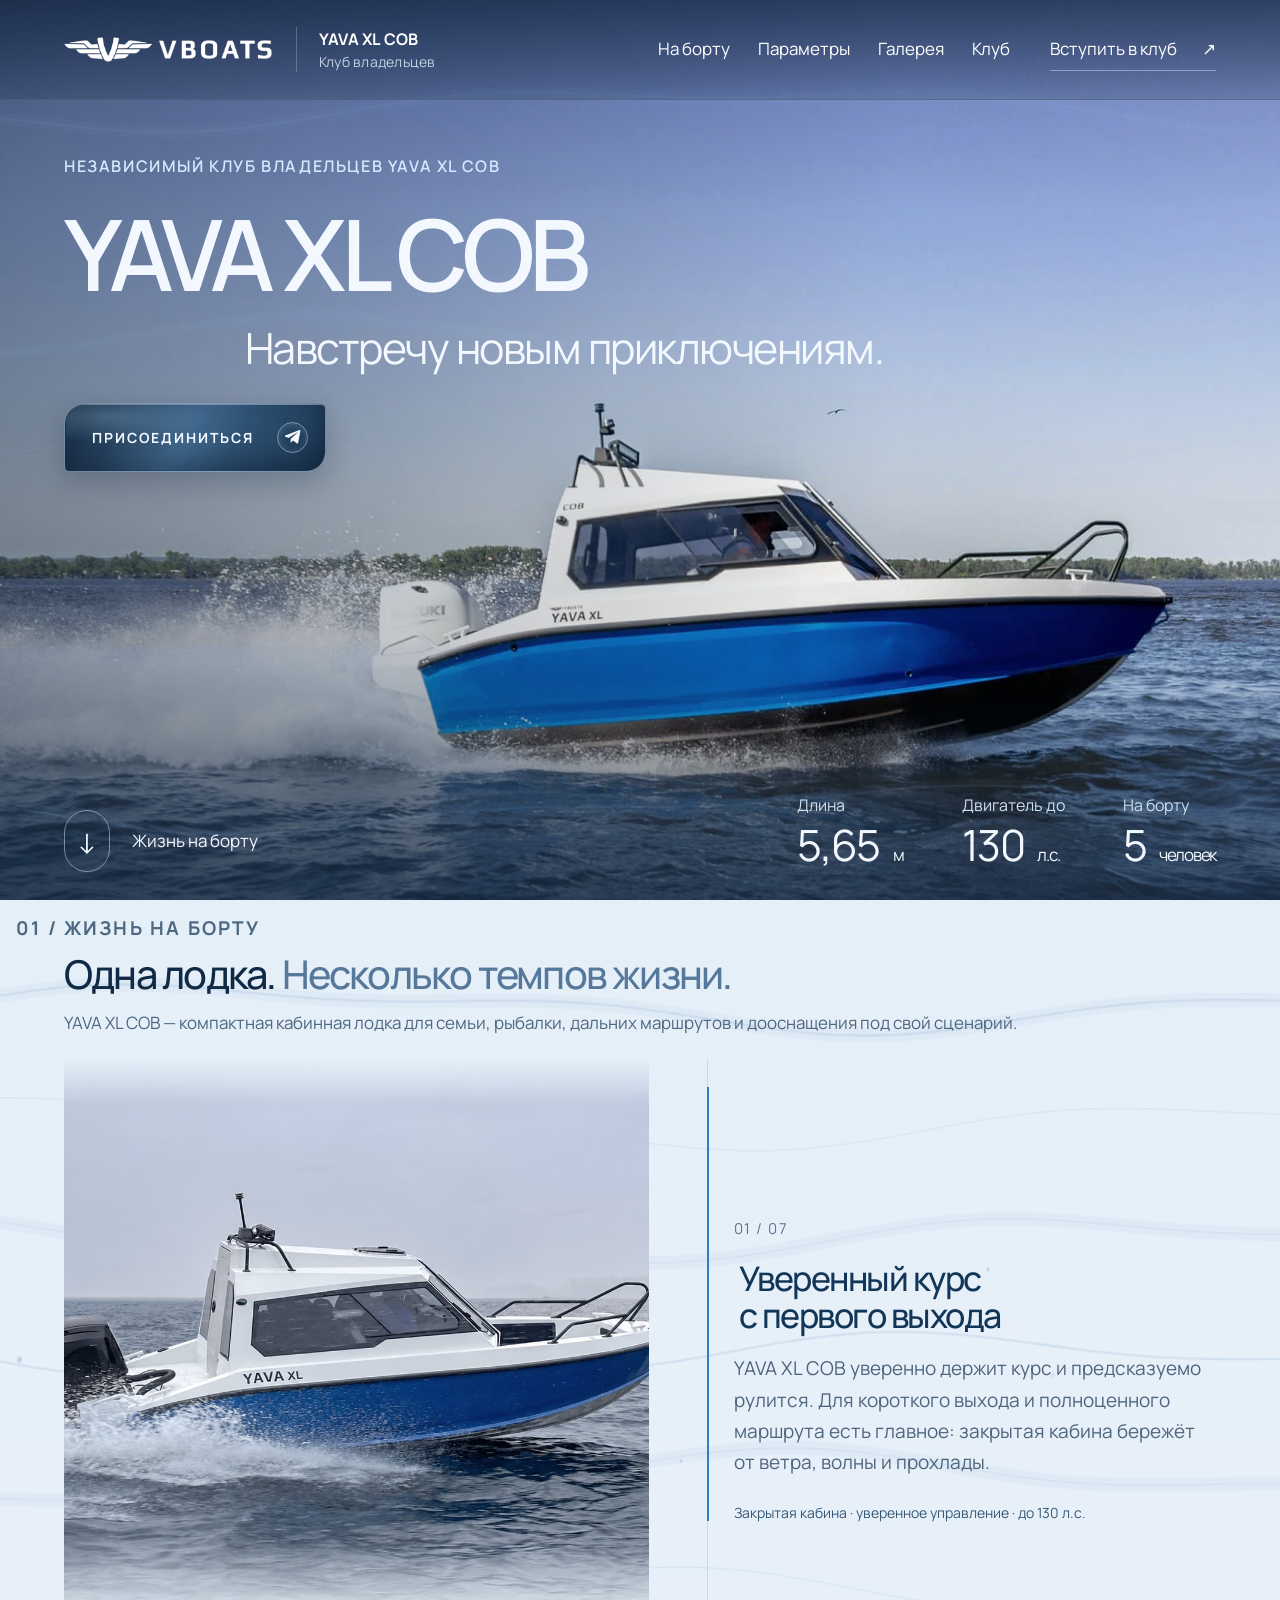
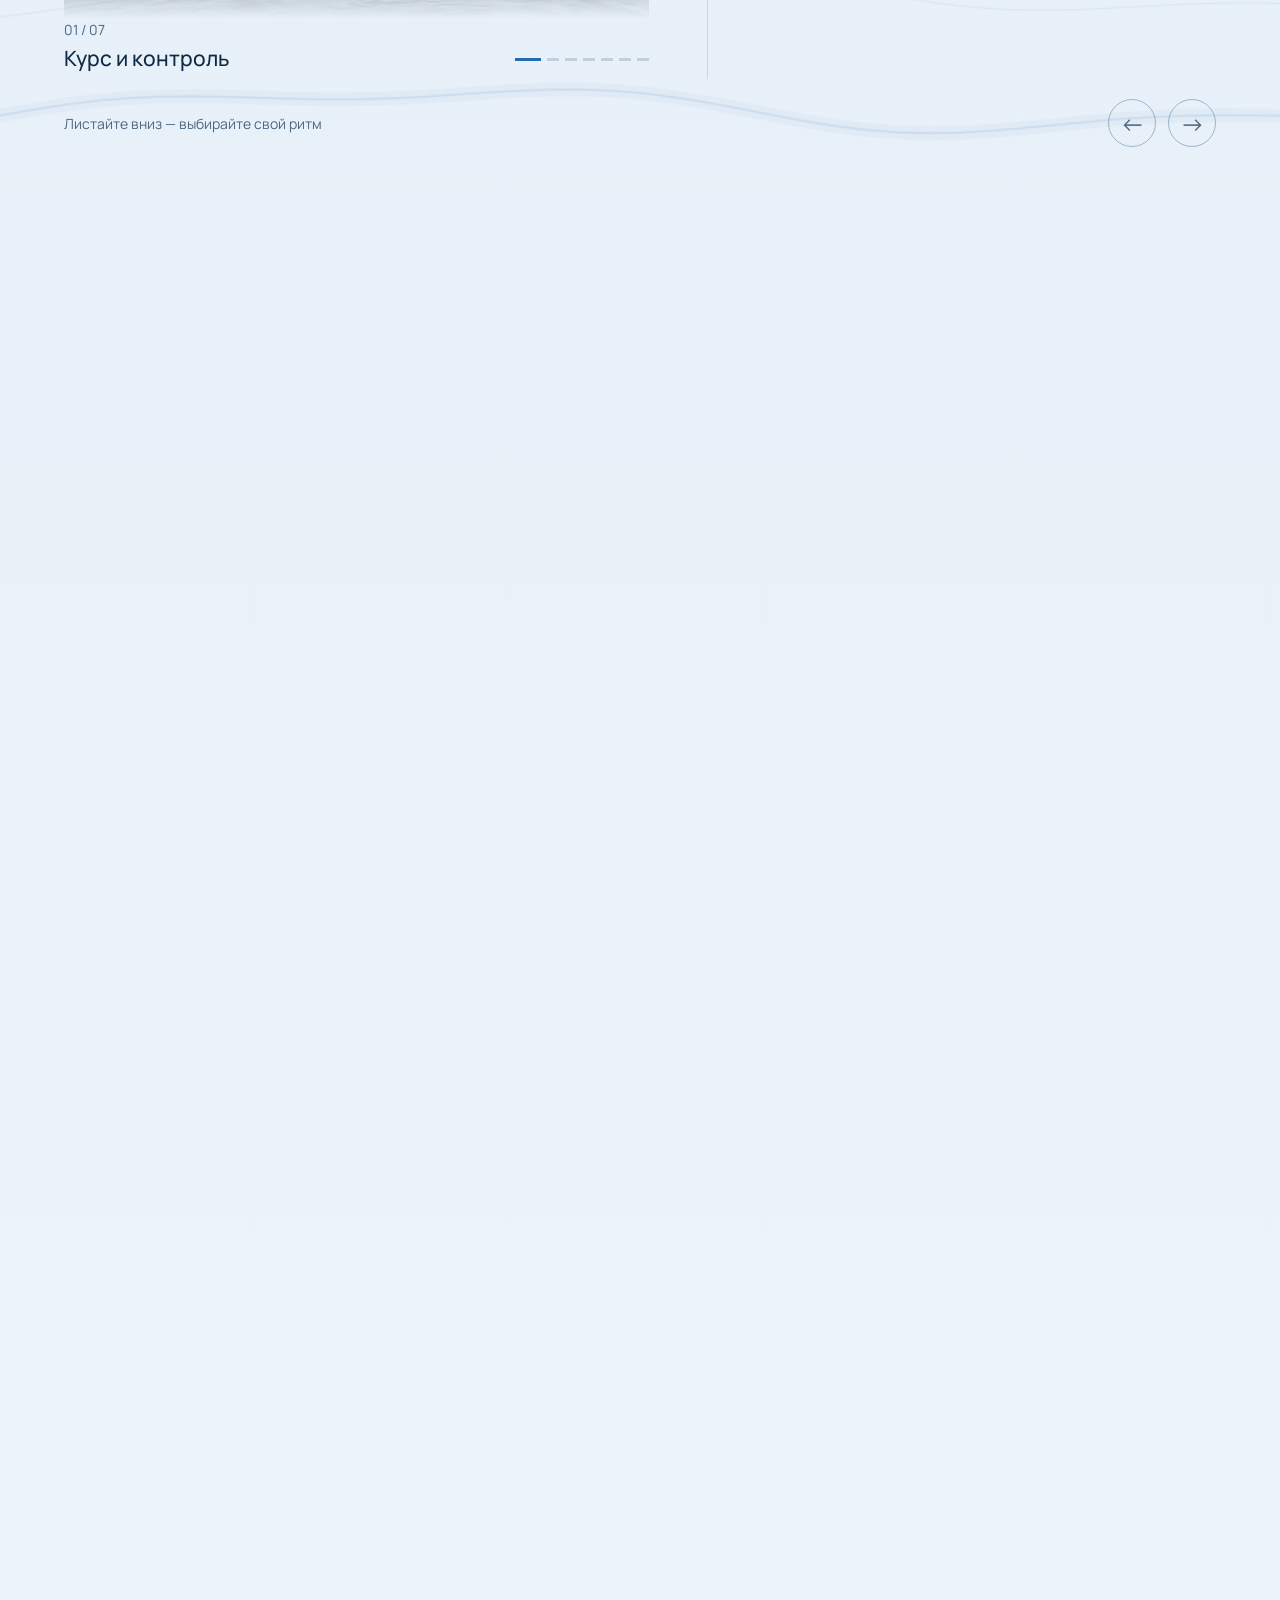
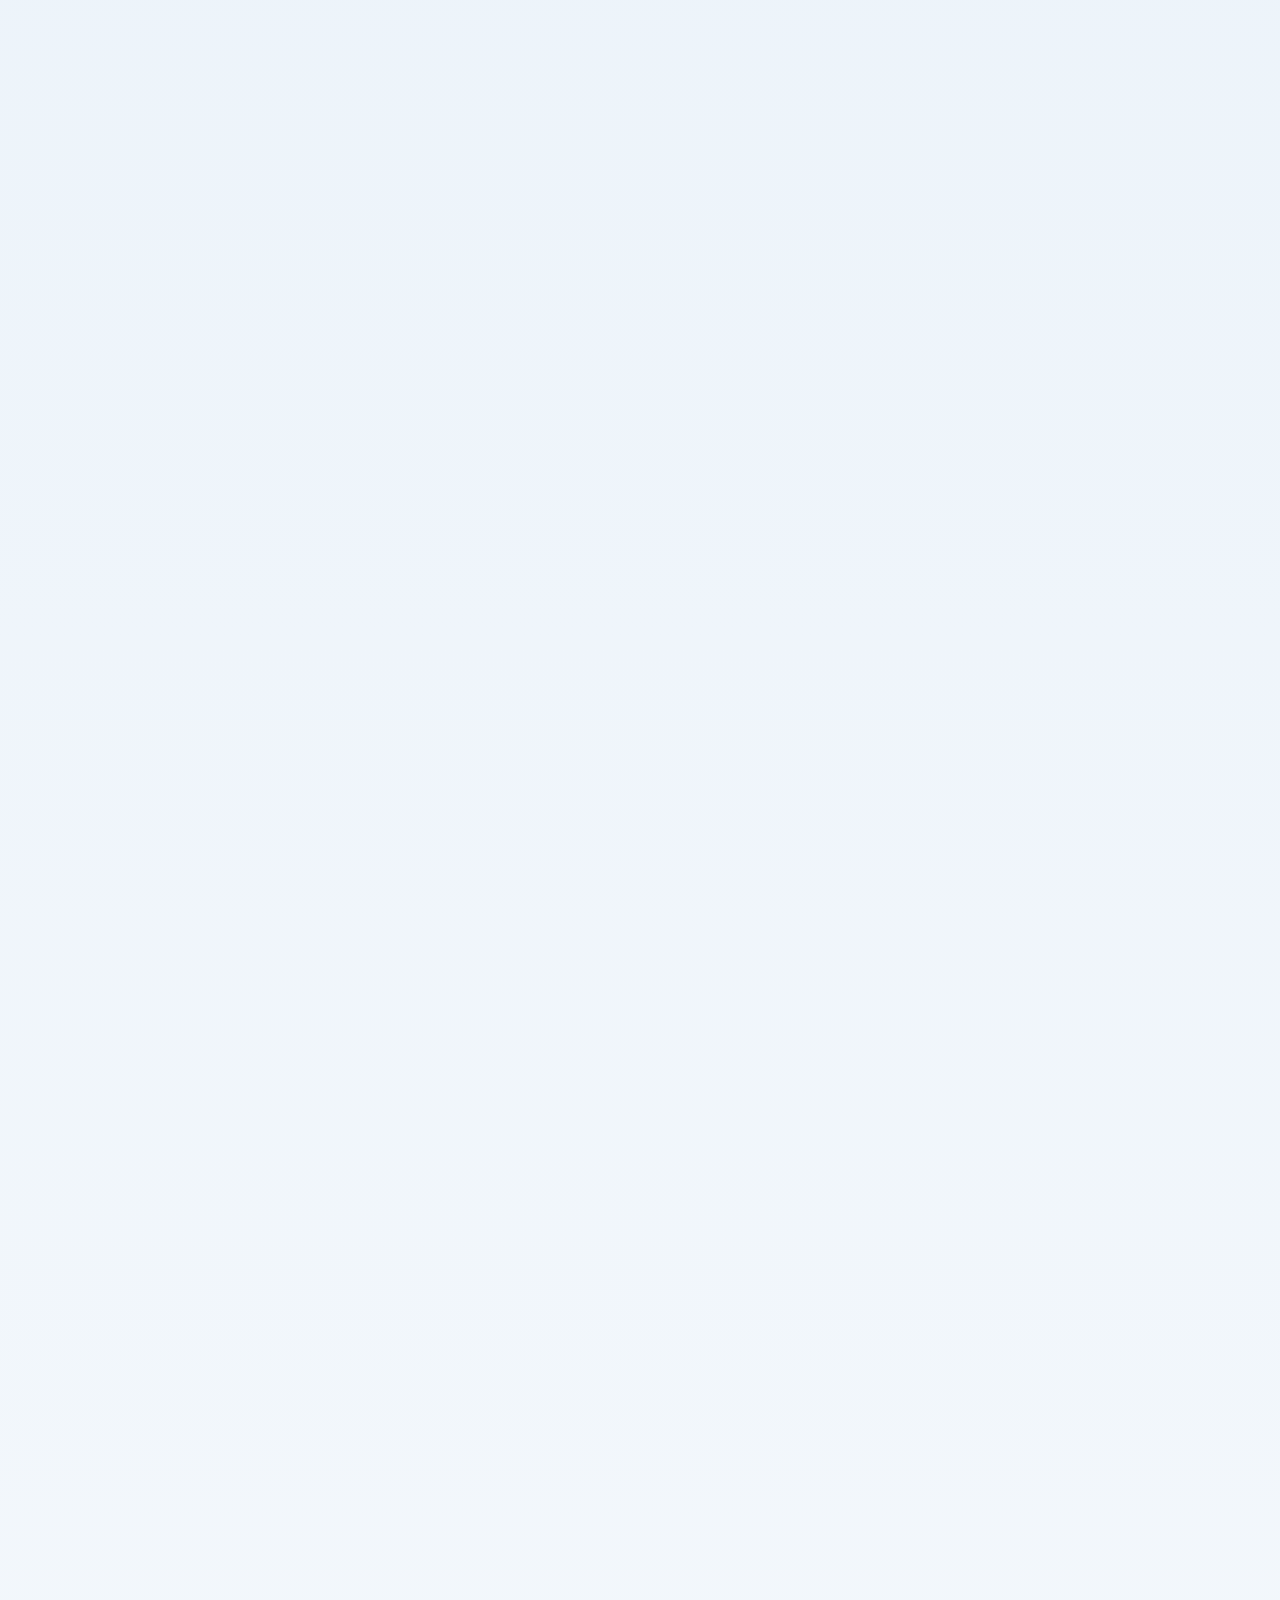
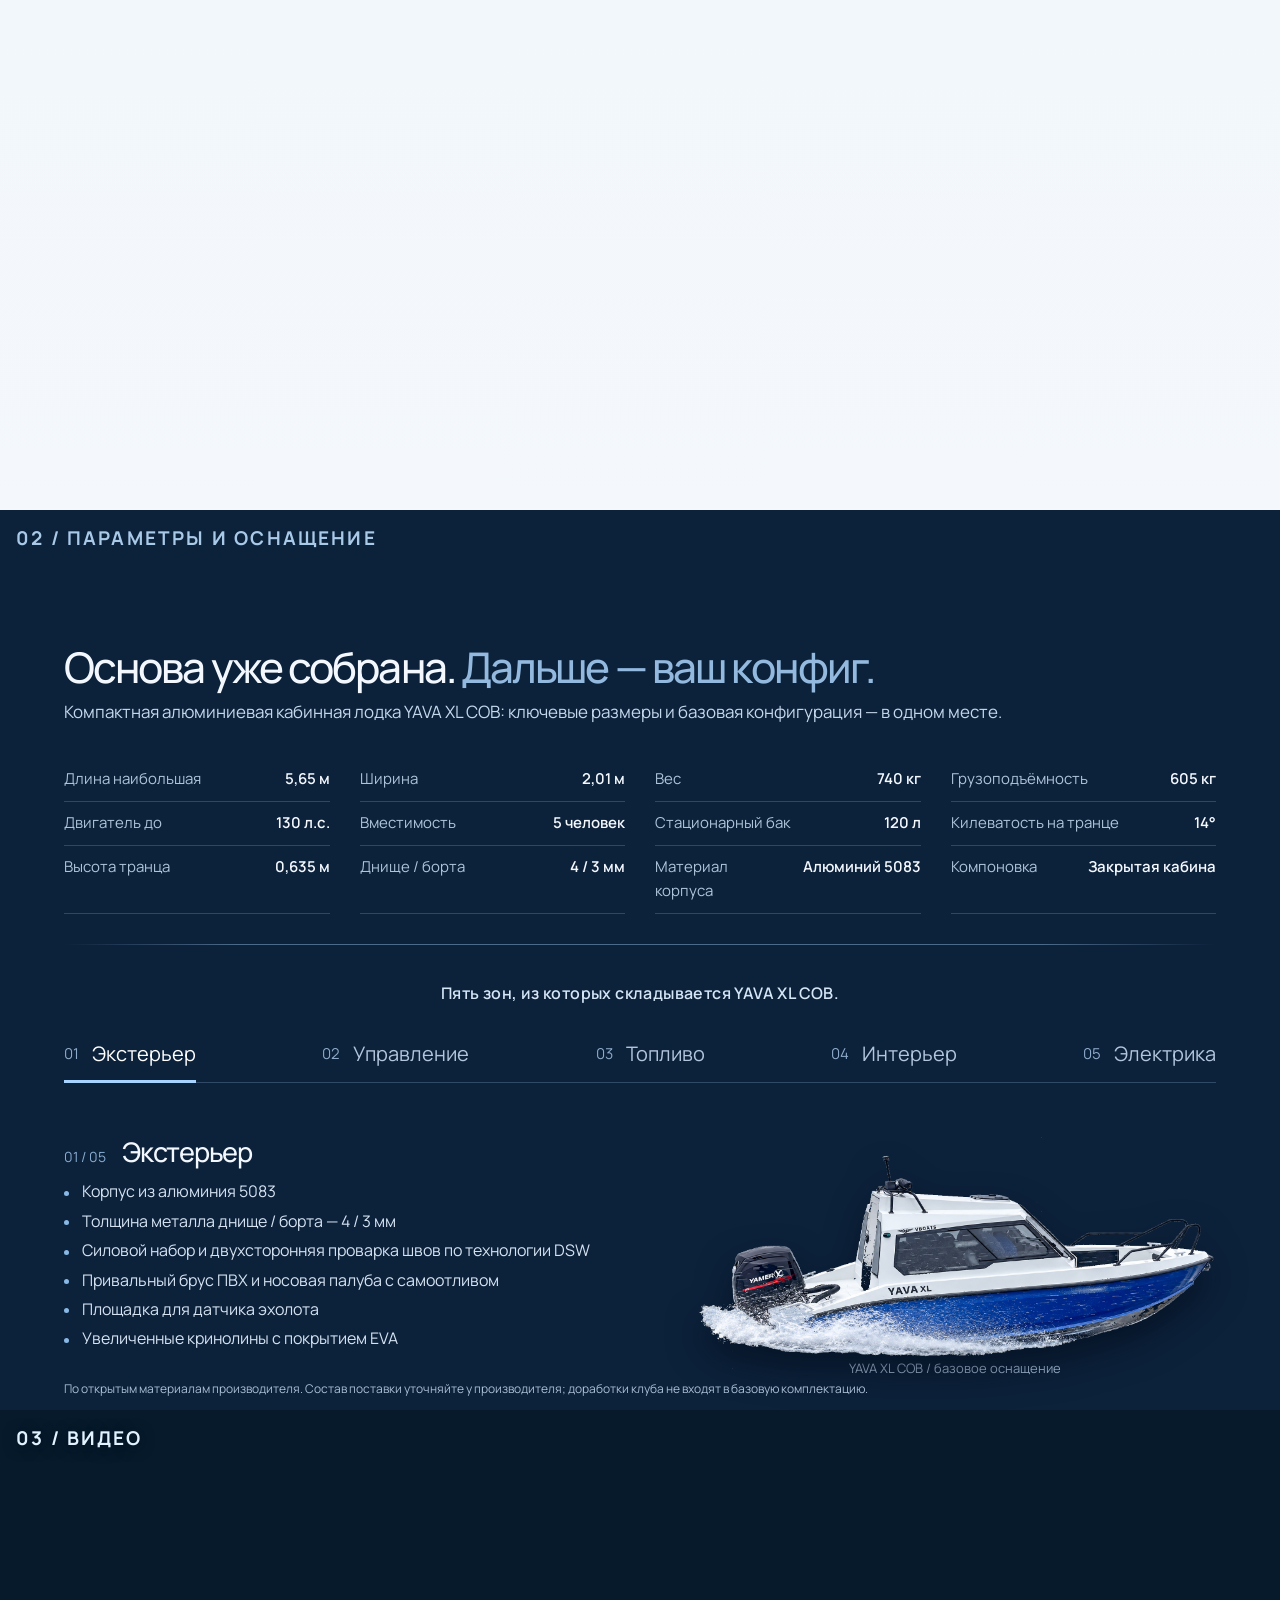
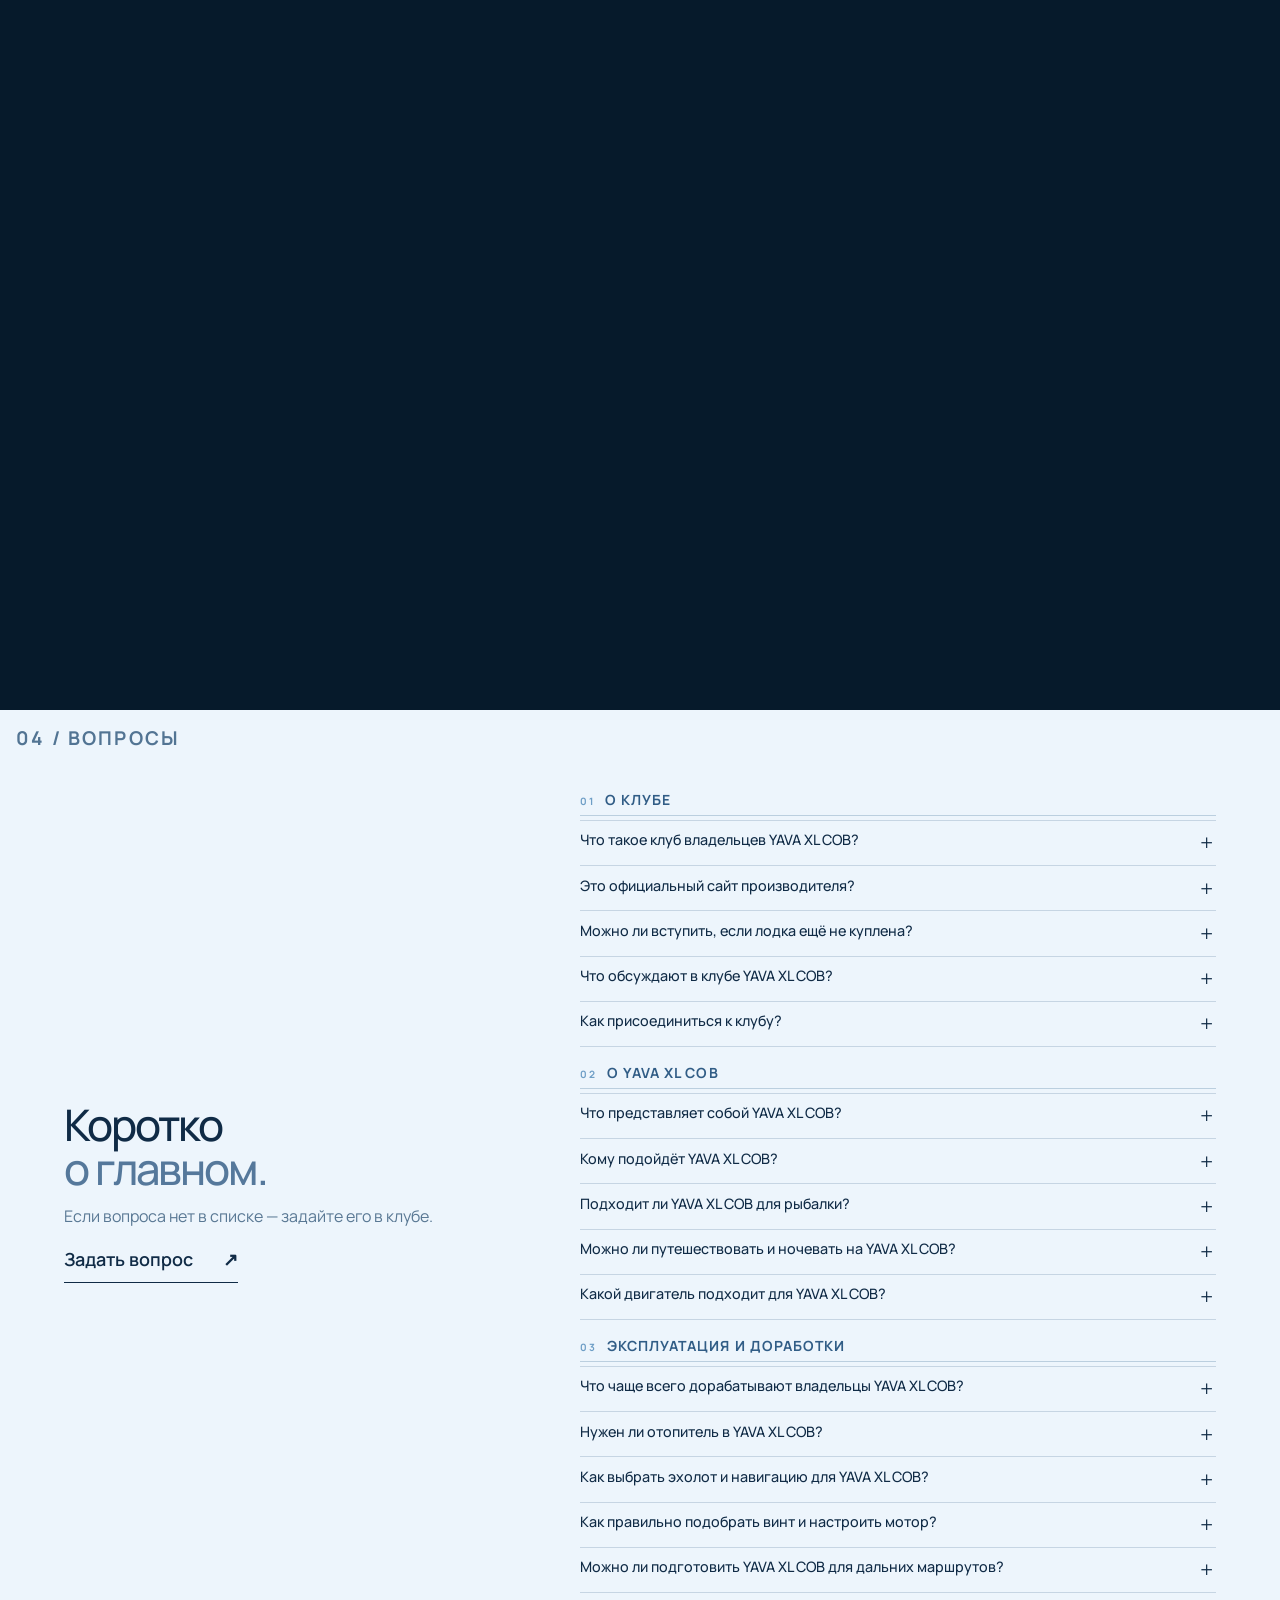
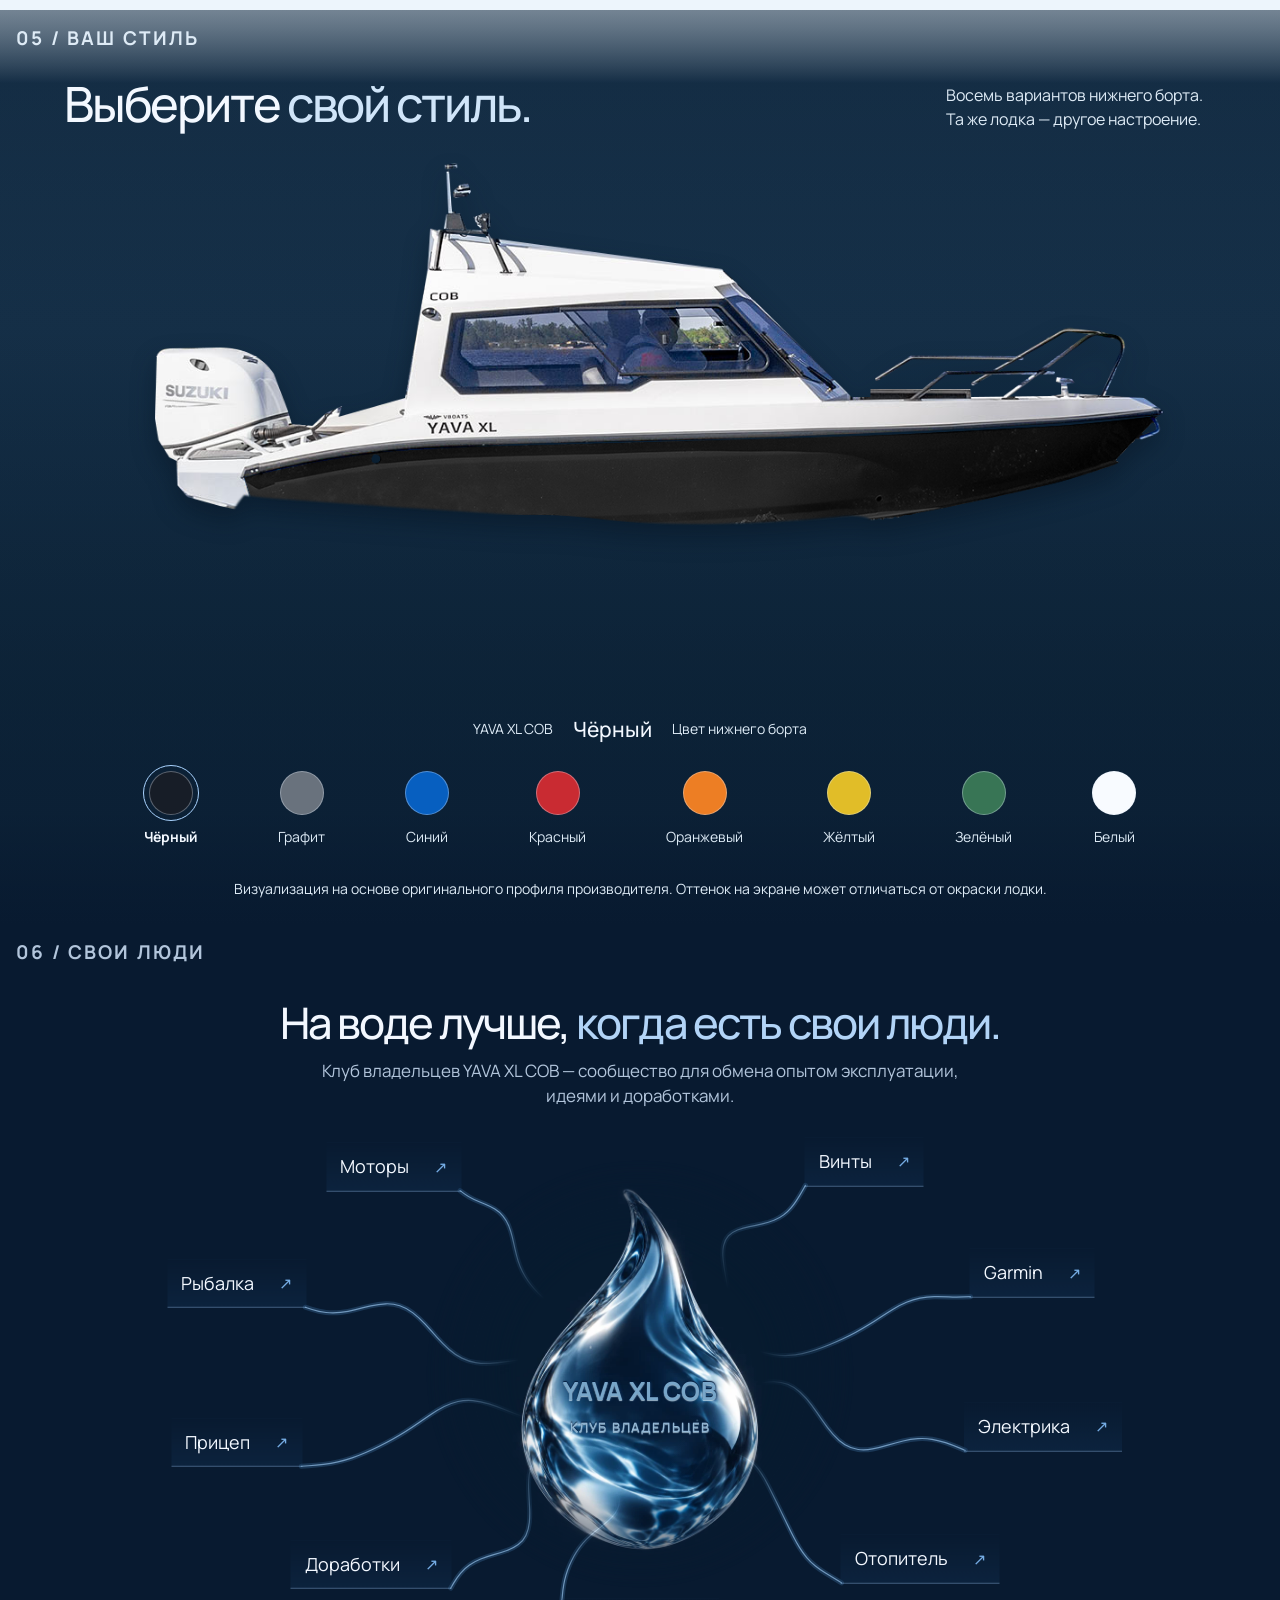
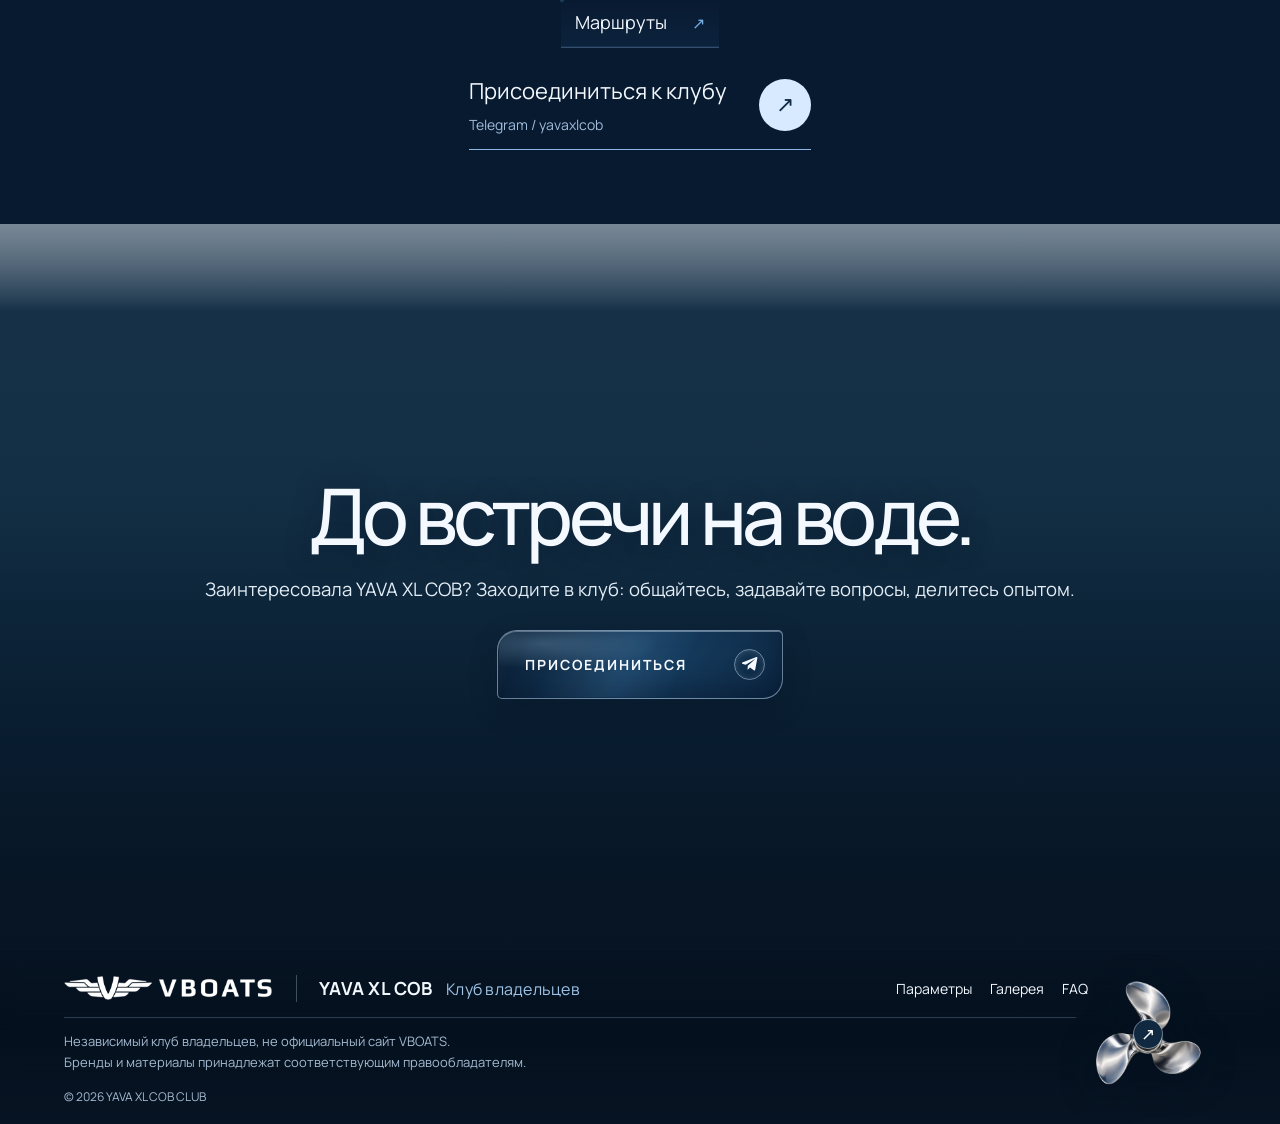
==== index.html @ db9b3891 "Finalize YAVA XL COB landing page" ====
<!doctype html>
<html lang="ru">
  <head>
    <meta charset="utf-8" />
    <meta name="viewport" content="width=device-width, initial-scale=1" />
    <meta name="theme-color" content="#081a30" />
    <meta name="description" content="YAVA XL COB (Волжанка / VBOATS): клуб владельцев, отзывы, характеристики, комплектация и доработки кабинной лодки. Опыт эксплуатации и Telegram-сообщество." />
    <meta name="keywords" content="YAVA XL COB, Ява XL COB, VBOATS YAVA XL COB, Волжанка YAVA XL COB, лодка YAVA XL COB, кабинная лодка, алюминиевая кабинная лодка, YAVA XL COB отзывы, YAVA XL COB характеристики, YAVA XL COB комплектация, YAVA XL COB доработки, клуб владельцев YAVA XL COB" />
    <link rel="canonical" href="https://yavaxlcob.github.io/" />
    <meta property="og:type" content="website" />
    <meta property="og:locale" content="ru_RU" />
    <meta property="og:title" content="YAVA XL COB — клуб владельцев, отзывы и доработки | VBOATS" />
    <meta property="og:description" content="YAVA XL COB (Волжанка / VBOATS): клуб владельцев, характеристики, комплектация, опыт эксплуатации, доработки и Telegram-сообщество." />
    <meta property="og:url" content="https://yavaxlcob.github.io/" />
    <meta property="og:image" content="https://yavaxlcob.github.io/assets/yava-main.jpg" />
    <meta property="og:image:alt" content="YAVA XL COB на открытой воде" />
    <meta name="twitter:card" content="summary_large_image" />
    <meta name="twitter:title" content="YAVA XL COB — клуб владельцев, отзывы и доработки | VBOATS" />
    <meta name="twitter:description" content="Характеристики, комплектация, опыт эксплуатации и доработки YAVA XL COB — в сообществе владельцев." />
    <meta name="twitter:image" content="https://yavaxlcob.github.io/assets/yava-main.jpg" />
    <link rel="icon" href="favicon.svg" type="image/svg+xml" />
    <link rel="icon" href="favicon.ico" sizes="any" />
    <link rel="icon" href="assets/favicon-32.png" sizes="32x32" type="image/png" />
    <link rel="icon" href="assets/favicon-16.png" sizes="16x16" type="image/png" />
    <link rel="apple-touch-icon" href="assets/favicon-180.png" sizes="180x180" />
    <link rel="manifest" href="site.webmanifest" />
    <link rel="preconnect" href="https://fonts.googleapis.com" />
    <link rel="preconnect" href="https://fonts.gstatic.com" crossorigin />
    <link rel="preconnect" href="https://fonts.googleapis.com" />
    <link rel="preconnect" href="https://fonts.gstatic.com" crossorigin />
    <link href="https://fonts.googleapis.com/css2?family=Manrope:wght@400;500;600;700;800&display=swap" rel="stylesheet" />
    <link rel="stylesheet" href="styles.css" />
    <title>YAVA XL COB — клуб владельцев, отзывы и доработки | VBOATS</title>
    <script type="application/ld+json">
      {
        "@context": "https://schema.org",
        "@graph": [
          {"@type":"WebSite","name":"YAVA XL COB — клуб владельцев","url":"https://yavaxlcob.github.io/","description":"Неофициальный клуб владельцев и поклонников лодки YAVA XL COB.","inLanguage":"ru-RU"},
          {"@type":"WebPage","name":"YAVA XL COB — клуб владельцев, отзывы и доработки","url":"https://yavaxlcob.github.io/","description":"Характеристики, комплектация, опыт эксплуатации и доработки YAVA XL COB.","inLanguage":"ru-RU","isPartOf":{"@type":"WebSite","url":"https://yavaxlcob.github.io/"}},
          {"@type":"FAQPage","mainEntity":[
            {"@type":"Question","name":"Что такое клуб владельцев YAVA XL COB?","acceptedAnswer":{"@type":"Answer","text":"Это независимое сообщество владельцев и тех, кто интересуется YAVA XL COB. Здесь обсуждают реальный опыт эксплуатации, оборудование, доработки, моторы, винты, электронику, рыбалку и маршруты. Главная ценность клуба — практический опыт людей, которые действительно пользуются этой лодкой."}},
            {"@type":"Question","name":"Это официальный сайт производителя?","acceptedAnswer":{"@type":"Answer","text":"Нет. Это неофициальный клуб владельцев YAVA XL COB и независимый информационный проект. Сайт не является официальным ресурсом производителя VBOATS. Мы собираем опыт владельцев, полезные решения и информацию о модели в одном месте."}},
            {"@type":"Question","name":"Можно ли вступить, если лодка ещё не куплена?","acceptedAnswer":{"@type":"Answer","text":"Конечно. В клуб приходят не только владельцы, но и те, кто присматривается к YAVA XL COB и хочет разобраться в модели до покупки. Можно посмотреть реальные доработки, узнать мнение владельцев и задать вопросы тем, кто уже эксплуатирует лодку."}},
            {"@type":"Question","name":"Что обсуждают в клубе YAVA XL COB?","acceptedAnswer":{"@type":"Answer","text":"Практически всё, что связано с лодкой: эксплуатацию, моторы и винты, эхолоты и навигацию, отопители, электрику, прицепы, рыбалку, дальние маршруты и собственные доработки. Можно показать своё решение или узнать, как ту же задачу уже решили другие владельцы."}},
            {"@type":"Question","name":"Как присоединиться к клубу?","acceptedAnswer":{"@type":"Answer","text":"Нажмите «Присоединиться» или «Задать вопрос» на сайте — ссылка откроет Telegram-сообщество YAVA XL COB. Вступление свободное: можно читать обсуждения, задавать вопросы и делиться собственным опытом."}},
            {"@type":"Question","name":"Что представляет собой YAVA XL COB?","acceptedAnswer":{"@type":"Answer","text":"YAVA XL COB — компактная алюминиевая кабинная лодка VBOATS, рассчитанная на разные сценарии использования: прогулки, рыбалку, семейные выходы и путешествия. Закрытая кабина делает её особенно интересной для тех, кто не хочет ограничиваться только тёплой и тихой погодой."}},
            {"@type":"Question","name":"Кому подойдёт YAVA XL COB?","acceptedAnswer":{"@type":"Answer","text":"Тем, кому нужна универсальная лодка: выйти на несколько часов, провести день с семьёй, отправиться на рыбалку или построить более длинный маршрут. Компактные размеры сочетаются с закрытой кабиной и возможностью дооснастить лодку под собственные задачи."}},
            {"@type":"Question","name":"Подходит ли YAVA XL COB для рыбалки?","acceptedAnswer":{"@type":"Answer","text":"Да. YAVA XL COB хорошо подходит для рыбалки, особенно когда важна защита от ветра, дождя и холодной погоды. В кабине можно согреться и отдохнуть, а затем продолжить ловлю. Это позволяет заметно продлить сезон использования лодки."}},
            {"@type":"Question","name":"Можно ли путешествовать и ночевать на YAVA XL COB?","acceptedAnswer":{"@type":"Answer","text":"Модель подходит не только для коротких выходов. При грамотной организации пространства и оснащения на лодке можно строить маршруты с остановками и ночёвкой. Именно такие сценарии — размещение вещей, автономность, отдых и подготовка лодки к путешествиям — активно обсуждаются владельцами клуба."}},
            {"@type":"Question","name":"Какой двигатель подходит для YAVA XL COB?","acceptedAnswer":{"@type":"Answer","text":"Модель рассчитана на подвесной двигатель мощностью до 130 л.с. Конкретный мотор, высоту установки, винт и настройки стоит подбирать с учётом загрузки и сценария эксплуатации. В клубе владельцы делятся реальными сочетаниями моторов, винтов и полученными результатами."}},
            {"@type":"Question","name":"Что чаще всего дорабатывают владельцы YAVA XL COB?","acceptedAnswer":{"@type":"Answer","text":"У каждого свой сценарий, но чаще всего обсуждают эхолот и навигацию, дополнительный свет, отопитель, электрику, хранение, зарядку оборудования, крепления и организацию пространства. YAVA XL COB даёт хорошую основу для индивидуального дооснащения."}},
            {"@type":"Question","name":"Нужен ли отопитель в YAVA XL COB?","acceptedAnswer":{"@type":"Answer","text":"Для летней эксплуатации он не обязателен, но для ранней весны, поздней осени и холодных утренних выходов отопитель заметно повышает комфорт. Закрытая кабина позволяет эффективно использовать тепло и расширяет привычные границы лодочного сезона."}},
            {"@type":"Question","name":"Как выбрать эхолот и навигацию для YAVA XL COB?","acceptedAnswer":{"@type":"Answer","text":"Единственного правильного комплекта нет. Выбор зависит от рыбалки, акватории, маршрутов и бюджета. Владельцы используют разные решения Garmin и других производителей, обсуждают размещение экранов, датчиков, питание и интеграцию оборудования."}},
            {"@type":"Question","name":"Как правильно подобрать винт и настроить мотор?","acceptedAnswer":{"@type":"Answer","text":"Винт подбирают не только по мотору, но и по загрузке лодки, оборотам, характеру эксплуатации и желаемому режиму движения. Иногда небольшое изменение шага или геометрии заметно меняет поведение лодки. Реальные результаты владельцев помогают быстрее найти подходящую конфигурацию."}},
            {"@type":"Question","name":"Можно ли подготовить YAVA XL COB для дальних маршрутов?","acceptedAnswer":{"@type":"Answer","text":"Да. Для этого обычно продумывают запас энергии, навигацию, связь, отопление, хранение вещей и организацию отдыха. Возможности конкретной лодки зависят от её оснащения и условий маршрута, поэтому подготовку лучше строить комплексно и опираться на практический опыт владельцев."}}
          ]}
        ]
      }
    </script>
  </head>
  <body id="top">
    <a class="skip-link" href="#main">Перейти к содержанию</a>
    <a class="back-to-top" href="#top" aria-label="Вернуться в начало" aria-hidden="true" tabindex="-1"><span aria-hidden="true">↑</span></a>
    <header class="site-header" data-header>
      <div class="container header-inner"><a class="brand" href="#top" aria-label="YAVA XL COB — в начало"><img src="assets/vboats-original.png" width="311" height="36" alt="VBOATS"><span>YAVA XL COB<small>Клуб владельцев</small></span></a>
        <nav class="main-nav" id="main-nav" aria-label="Основная навигация"><a href="#profile">На борту</a><a href="#specs">Параметры</a><a href="#gallery">Галерея</a><a href="#club">Клуб</a></nav>
        <a class="header-telegram" href="https://t.me/yavaxlcob" target="_blank" rel="noopener noreferrer">Вступить в клуб <span aria-hidden="true">↗</span></a>
        <button class="menu-toggle" type="button" aria-expanded="false" aria-controls="main-nav" aria-label="Открыть меню"><span></span><span></span></button>
      </div><div class="scroll-progress" aria-hidden="true"></div>
    </header>
    <main id="main">
      <section class="hero dark" aria-labelledby="hero-title">
        <div class="hero-photo"><img src="assets/hero-water.webp" width="1920" height="1280" alt="Синяя YAVA XL COB идёт по открытой воде" fetchpriority="high"></div>
        <canvas class="water" data-water aria-hidden="true"></canvas>
        <div class="container hero-inner">
          <div class="hero-copy"><p class="eyebrow">Независимый клуб владельцев YAVA XL COB</p><h1 id="hero-title">YAVA XL COB</h1><p class="hero-tagline">Навстречу новым приключениям.</p><a class="button primary hero-cta" href="https://t.me/yavaxlcob" target="_blank" rel="noopener noreferrer"><span class="hero-cta-label">ПРИСОЕДИНИТЬСЯ</span><span class="hero-cta-mark telegram-plane" aria-hidden="true"><svg viewBox="0 0 24 24" focusable="false"><path d="M21.7 3.6 18.6 20c-.2 1.2-1 1.5-2 .9l-5.3-3.9-2.5 2.4c-.3.3-.5.5-1 .5l.4-5.3 9.7-8.8c.4-.4-.1-.6-.7-.2L5.3 13.1.2 11.5c-1.1-.3-1.1-1.1.2-1.6L20.3 2.2c.9-.3 1.7.2 1.4 1.4Z"/></svg></span></a></div>
          <div class="hero-bottom"><a class="scroll-link" href="#profile"><span aria-hidden="true">↓</span> Жизнь на борту</a><dl class="hero-specs"><div><dt>Длина</dt><dd>5,65 <small>м</small></dd></div><div><dt>Двигатель до</dt><dd>130 <small>л.с.</small></dd></div><div><dt>На борту</dt><dd>5 <small>человек</small></dd></div></dl></div>
        </div>
      </section>
      <section class="voyage light" id="profile" aria-labelledby="voyage-title">
        <p class="eyebrow chapter-index">01 / Жизнь на борту</p><div class="voyage-pin"><canvas class="water" data-water aria-hidden="true"></canvas><div class="container">
          <div class="section-heading"><div><h2 id="voyage-title">Одна лодка. <span>Несколько темпов жизни.</span></h2></div><p>YAVA XL COB — компактная кабинная лодка для семьи, рыбалки, дальних маршрутов и дооснащения под свой сценарий.</p></div>
          <div class="voyage-grid">
            <div class="voyage-visual-wrap"><div class="voyage-visual">
              <div class="voyage-frame is-active" data-scene="0"><img src="assets/photo-09-retouched.png" alt="YAVA XL COB на открытой воде" loading="lazy"></div>
              <div class="voyage-frame" data-scene="1"><img src="assets/cabin-saloon.webp" alt="Салон YAVA XL COB: диваны и проход внутри кабины" loading="lazy"></div>
              <div class="voyage-frame" data-scene="2"><img src="assets/photo-07.webp" alt="Кабина и борт YAVA XL COB" loading="lazy"></div>
              <div class="voyage-frame" data-scene="3"><img src="assets/hero-water.webp" alt="YAVA XL COB в движении по реке" loading="lazy"></div>
              <div class="voyage-frame" data-scene="4"><img src="assets/winter-river.webp" alt="YAVA XL COB на реке у заснеженного берега" loading="lazy"></div>
              <div class="voyage-frame" data-scene="5"><img src="assets/cabin-interior-storm.png" alt="Вид из закрытой кабины YAVA XL COB в зимнюю непогоду" loading="lazy"></div>
              <div class="voyage-frame" data-scene="6"><img src="assets/yava-xl-cob04-open-water.png" alt="YAVA XL COB на открытой воде у горизонта" loading="lazy"></div>
              <div class="voyage-caption"><span data-scene-number>01 / 07</span><strong data-scene-label>Курс и контроль</strong></div>
              <div class="scene-track" aria-hidden="true"><i class="is-active"></i><i></i><i></i><i></i><i></i><i></i><i></i></div>
            </div></div>
            <div class="voyage-window"><div class="voyage-steps">
              <article class="voyage-step is-active" data-step="0" data-label="Курс и контроль"><img class="story-mobile-photo" src="assets/photo-09-retouched.png" alt="YAVA XL COB на открытой воде" loading="lazy"><span class="step-number">01 / 07</span><h3>Уверенный курс с первого выхода</h3><p>YAVA XL COB уверенно держит курс и предсказуемо рулится. Для короткого выхода и полноценного маршрута есть главное: закрытая кабина бережёт от ветра, волны и прохлады.</p><span class="step-metric">Закрытая кабина · уверенное управление · до 130 л.с.</span></article>
              <article class="voyage-step" data-step="1" data-label="Комфорт в салоне"><img class="story-mobile-photo" src="assets/cabin-saloon.webp" alt="Салон YAVA XL COB для отдыха на воде" loading="lazy"><span class="step-number">02 / 07</span><h3>Комфорт, который продлевает день</h3><p>В салоне можно отдохнуть, укрыться от ветра и разместить вещи. Это семейная лодка для пары, семьи и поездки с питомцем — когда комфорт важен на всём пути.</p><span class="step-metric">Салон для отдыха · место для вещей · больше времени на воде</span></article>
              <article class="voyage-step" data-step="2" data-label="Платформа для доработок"><img class="story-mobile-photo" src="assets/photo-07.webp" alt="Кабина и борт YAVA XL COB для дооснащения" loading="lazy"><span class="step-number">03 / 07</span><h3>Готова с завода — открыта для ваших идей</h3><p>YAVA XL COB собрана и продумана уже в базе: правильная компоновка, кабина, свет и полезный объём. Возможные доработки YAVA XL COB — эхолот, отопитель, дополнительный свет, электрика и хранение — выбирают под свой сценарий.</p><span class="step-metric">База + дооснащение · эхолот · отопитель · электрика</span></article>
              <article class="voyage-step" data-step="3" data-label="Дальше привычного берега"><img class="story-mobile-photo" src="assets/hero-water.webp" alt="YAVA XL COB в движении по реке" loading="lazy"><span class="step-number">04 / 07</span><h3>Дальние маршруты без лишних компромиссов</h3><p>Это лодка для путешествий и дальних переходов, а не только для короткой прогулки. Можно уходить дальше привычного берега, делать остановки и продолжать путь в своём темпе — кабина защитит от ветра и брызг.</p><span class="step-metric">Путешествия · ночёвка · защита от непогоды · свобода маршрута</span></article>
              <article class="voyage-step" data-step="4" data-label="Сезон продолжается"><img class="story-mobile-photo" src="assets/winter-river.webp" alt="YAVA XL COB на воде в позднюю осень" loading="lazy"><span class="step-number">05 / 07</span><h3>Рыбалка до первого снега</h3><p>YAVA XL COB для рыбалки и холодного сезона: пока вода открыта, можно выйти на точку, согреться в кабине, выпить горячий чай и вернуться к ловле. Сезон не заканчивается вместе с летом.</p><span class="step-metric">Поздняя осень · тепло в кабине · долгий рыболовный сезон</span></article>
              <article class="voyage-step" data-step="5" data-label="Защита от непогоды"><img class="story-mobile-photo" src="assets/cabin-interior-storm.png" alt="Вид из закрытой кабины YAVA XL COB в зимнюю непогоду" loading="lazy"><span class="step-number">06 / 07</span><h3>Комфорт в непогоду</h3><p>YAVA XL COB позволяет с комфортом идти по воде в дождь, ветер и холод. Закрытая кабина защищает от осадков и брызг, а внутри можно отдыхать, общаться и продолжать маршрут, когда за бортом уже неуютно.</p><span class="step-metric">Дождь · ветер · брызги · закрытый салон</span></article>
              <article class="voyage-step" data-step="6" data-label="Свобода на воде"><img class="story-mobile-photo" src="assets/yava-xl-cob04-open-water.png" alt="YAVA XL COB на открытой воде у горизонта" loading="lazy"><span class="step-number">07 / 07</span><h3>Одна лодка — много сценариев</h3><p>YAVA XL COB подходит для семейных прогулок, дальних маршрутов, рыбалки и проекта «под себя». На открытой воде и в новом маршруте она остаётся своей — а в клубе владельцы делятся оснащением, маршрутами и реальным опытом.</p><span class="step-metric">Семья · путешествия · рыбалка · клуб владельцев</span></article>
            </div></div>
          </div>
          <div class="story-controls" role="group" aria-label="Переключение историй"><span>Листайте вниз — выбирайте свой ритм</span><button type="button" data-story-prev aria-label="Предыдущая история">←</button><button type="button" data-story-next aria-label="Следующая история">→</button></div>
        </div></div>
      </section>
      <section class="build-section dark" id="specs" aria-labelledby="specs-title"><canvas class="water" data-water aria-hidden="true"></canvas><p class="eyebrow chapter-index">02 / Параметры и оснащение</p><div class="container">
        <div class="build-overview">
          <div><h2 id="specs-title">Основа уже собрана. <span>Дальше — ваш конфиг.</span></h2><p class="build-lead">Компактная алюминиевая кабинная лодка YAVA XL COB: ключевые размеры и базовая конфигурация — в одном месте.</p></div>
        </div>
        <dl class="spec-list"><div><dt>Длина наибольшая</dt><dd>5,65 м</dd></div><div><dt>Ширина</dt><dd>2,01 м</dd></div><div><dt>Вес</dt><dd>740 кг</dd></div><div><dt>Грузоподъёмность</dt><dd>605 кг</dd></div><div><dt>Двигатель до</dt><dd>130 л.с.</dd></div><div><dt>Вместимость</dt><dd>5 человек</dd></div><div><dt>Стационарный бак</dt><dd>120 л</dd></div><div><dt>Килеватость на транце</dt><dd>14°</dd></div><div><dt>Высота транца</dt><dd>0,635 м</dd></div><div><dt>Днище / борта</dt><dd>4 / 3 мм</dd></div><div><dt>Материал корпуса</dt><dd>Алюминий 5083</dd></div><div><dt>Компоновка</dt><dd>Закрытая кабина</dd></div></dl>
        <div class="build-divider" aria-hidden="true"></div>
        <div class="kit-intro"><p id="kit-title">Пять зон, из которых складывается YAVA XL COB.</p></div>
        <div class="kit-tabs" role="tablist" aria-label="Категории комплектации"><button type="button" role="tab" id="tab-exterior" aria-selected="true" aria-controls="panel-exterior" tabindex="0" data-tab="exterior"><span>01</span>Экстерьер</button><button type="button" role="tab" id="tab-control" aria-selected="false" aria-controls="panel-control" tabindex="-1" data-tab="control"><span>02</span>Управление</button><button type="button" role="tab" id="tab-fuel" aria-selected="false" aria-controls="panel-fuel" tabindex="-1" data-tab="fuel"><span>03</span>Топливо</button><button type="button" role="tab" id="tab-interior" aria-selected="false" aria-controls="panel-interior" tabindex="-1" data-tab="interior"><span>04</span>Интерьер</button><button type="button" role="tab" id="tab-electrics" aria-selected="false" aria-controls="panel-electrics" tabindex="-1" data-tab="electrics"><span>05</span>Электрика</button></div>
        <div class="kit-body"><div class="kit-panels">
          <div class="kit-panel is-active" id="panel-exterior" role="tabpanel" tabindex="0" aria-labelledby="tab-exterior" data-panel="exterior"><div class="panel-heading"><span>01 / 05</span><h3>Экстерьер</h3></div><ul><li>Корпус из алюминия 5083</li><li>Толщина металла днище / борта — 4 / 3 мм</li><li>Силовой набор и двухсторонняя проварка швов по технологии DSW</li><li>Привальный брус ПВХ и носовая палуба с самоотливом</li><li>Площадка для датчика эхолота</li><li>Увеличенные кринолины с покрытием EVA</li></ul></div>
<div class="kit-panel" id="panel-control" role="tabpanel" tabindex="0" aria-labelledby="tab-control" data-panel="control" hidden><div class="panel-heading"><span>02 / 05</span><h3>Управление</h3></div><ul><li>Штурвал пять спиц, полированная нержавеющая сталь</li><li>Рулевая система: редуктор и трос</li><li>Подвесной двигатель мощностью до 130 л.с.</li><li>Удобная позиция управления внутри кабины</li><li>Комфортное управление при любых условиях</li><li>Панорамный обзор при управлении лодкой</li></ul></div>
<div class="kit-panel" id="panel-fuel" role="tabpanel" tabindex="0" aria-labelledby="tab-fuel" data-panel="fuel" hidden><div class="panel-heading"><span>03 / 05</span><h3>Топливная система</h3></div><ul><li>Датчик уровня топлива</li><li>Заливная горловина 38 мм</li><li>Вентиляционная горловина топливного бака</li><li>Стационарный бензобак 120 л</li><li>Запас хода зависит от мотора, загрузки и режима движения</li><li>Объём 120 л — основа для планирования длительного перехода</li></ul></div>
<div class="kit-panel" id="panel-interior" role="tabpanel" tabindex="0" aria-labelledby="tab-interior" data-panel="interior" hidden><div class="panel-heading"><span>04 / 05</span><h3>Интерьер</h3></div><ul><li>Морская фурнитура и закалённое ветровое стекло 5 мм</li><li>Боковые каленые окна, сдвижные форточки</li><li>Носовая и кормовая двери с замками</li><li>Складывающиеся передние сиденья и мягкий салон</li><li>Задние продольные рундуки с трансформацией в спальное место</li><li>Настил в кокпите из окрашенного алюминия</li></ul></div>
<div class="kit-panel" id="panel-electrics" role="tabpanel" tabindex="0" aria-labelledby="tab-electrics" data-panel="electrics" hidden><div class="panel-heading"><span>05 / 05</span><h3>Электрика</h3></div><ul><li>Сеть 12 В и заводской жгут электрики</li><li>Выключатели массы и ходовые огни</li><li>USB-розетка и место крепления аккумулятора</li><li>Светодиодное освещение кабины</li><li>Звуковой сигнал и трюмная помпа</li><li>Мачта с круговым, топовым и кормовым огнями</li></ul></div></div><div class="kit-visual"><div class="kit-boat-stage" data-boat-tilt tabindex="0" role="group" aria-label="Интерактивный вид YAVA XL COB: потяните изображение, чтобы слегка изменить угол"><img class="kit-running-boat" src="assets/yava-running-cutout-v3.png" width="1536" height="1024" alt="YAVA XL COB на ходу с лёгким следом воды за мотором" loading="lazy"></div><span>YAVA XL COB / базовое оснащение</span></div></div>
        <p class="source-note">По открытым материалам производителя. Состав поставки уточняйте у производителя; доработки клуба не входят в базовую комплектацию.</p>
      </div></section>
      <section class="gallery-section video-section dark" id="gallery" aria-label="Видео YAVA XL COB"><p class="eyebrow chapter-index">03 / ВИДЕО</p><div class="video-embed" aria-label="Видео YAVA XL COB"><iframe class="video-main" src="https://vkvideo.ru/video_ext.php?oid=-43348472&amp;id=456239582&amp;hash=d998d0126e21841a&amp;hd=4" title="YAVA XL COB — видео лодки на воде" width="1920" height="1080" loading="lazy" allow="autoplay; encrypted-media; fullscreen; picture-in-picture; screen-wake-lock;" frameborder="0" allowfullscreen></iframe></div></section>
      <section class="closing-faq faq-section light" id="faq" aria-labelledby="faq-title">
        <canvas class="water" data-water aria-hidden="true"></canvas>
        <p class="eyebrow chapter-index">04 / Вопросы</p>
        <div class="container faq-grid">
          <div class="faq-intro"><h2 id="faq-title">Коротко<br><span>о главном.</span></h2><p>Если вопроса нет в списке — задайте его в клубе.</p><a class="inline-link" href="https://t.me/yavaxlcob" target="_blank" rel="noopener noreferrer">Задать вопрос <span aria-hidden="true">↗</span></a></div>
          <div class="faq-list faq-groups">
            <section class="faq-group" aria-labelledby="faq-club-title"><h3 class="faq-group-title" id="faq-club-title"><span>01</span>О клубе</h3>
              <details><summary aria-expanded="false" aria-controls="faq-answer-1">Что такое клуб владельцев YAVA XL COB?<b aria-hidden="true">+</b></summary><p id="faq-answer-1">Это независимое сообщество владельцев и тех, кто интересуется YAVA XL COB. Здесь обсуждают реальный опыт эксплуатации, оборудование, доработки, моторы, винты, электронику, рыбалку и маршруты. Главная ценность клуба — практический опыт людей, которые действительно пользуются этой лодкой.</p></details>
              <details><summary aria-expanded="false" aria-controls="faq-answer-2">Это официальный сайт производителя?<b aria-hidden="true">+</b></summary><p id="faq-answer-2">Нет. Это неофициальный клуб владельцев YAVA XL COB и независимый информационный проект. Сайт не является официальным ресурсом производителя VBOATS. Мы собираем опыт владельцев, полезные решения и информацию о модели в одном месте.</p></details>
              <details><summary aria-expanded="false" aria-controls="faq-answer-3">Можно ли вступить, если лодка ещё не куплена?<b aria-hidden="true">+</b></summary><p id="faq-answer-3">Конечно. В клуб приходят не только владельцы, но и те, кто присматривается к YAVA XL COB и хочет разобраться в модели до покупки. Можно посмотреть реальные доработки, узнать мнение владельцев и задать вопросы тем, кто уже эксплуатирует лодку.</p></details>
              <details><summary aria-expanded="false" aria-controls="faq-answer-4">Что обсуждают в клубе YAVA XL COB?<b aria-hidden="true">+</b></summary><p id="faq-answer-4">Практически всё, что связано с лодкой: эксплуатацию, моторы и винты, эхолоты и навигацию, отопители, электрику, прицепы, рыбалку, дальние маршруты и собственные доработки. Можно показать своё решение или узнать, как ту же задачу уже решили другие владельцы.</p></details>
              <details><summary aria-expanded="false" aria-controls="faq-answer-5">Как присоединиться к клубу?<b aria-hidden="true">+</b></summary><p id="faq-answer-5">Нажмите «Присоединиться» или «Задать вопрос» на сайте — ссылка откроет Telegram-сообщество YAVA XL COB. Вступление свободное: можно читать обсуждения, задавать вопросы и делиться собственным опытом.</p></details>
            </section>
            <section class="faq-group" aria-labelledby="faq-model-title"><h3 class="faq-group-title" id="faq-model-title"><span>02</span>О YAVA XL COB</h3>
              <details><summary aria-expanded="false" aria-controls="faq-answer-6">Что представляет собой YAVA XL COB?<b aria-hidden="true">+</b></summary><p id="faq-answer-6">YAVA XL COB — компактная алюминиевая кабинная лодка VBOATS, рассчитанная на разные сценарии использования: прогулки, рыбалку, семейные выходы и путешествия. Закрытая кабина делает её особенно интересной для тех, кто не хочет ограничиваться только тёплой и тихой погодой.</p></details>
              <details><summary aria-expanded="false" aria-controls="faq-answer-7">Кому подойдёт YAVA XL COB?<b aria-hidden="true">+</b></summary><p id="faq-answer-7">Тем, кому нужна универсальная лодка: выйти на несколько часов, провести день с семьёй, отправиться на рыбалку или построить более длинный маршрут. Компактные размеры сочетаются с закрытой кабиной и возможностью дооснастить лодку под собственные задачи.</p></details>
              <details><summary aria-expanded="false" aria-controls="faq-answer-8">Подходит ли YAVA XL COB для рыбалки?<b aria-hidden="true">+</b></summary><p id="faq-answer-8">Да. YAVA XL COB хорошо подходит для рыбалки, особенно когда важна защита от ветра, дождя и холодной погоды. В кабине можно согреться и отдохнуть, а затем продолжить ловлю. Это позволяет заметно продлить сезон использования лодки.</p></details>
              <details><summary aria-expanded="false" aria-controls="faq-answer-9">Можно ли путешествовать и ночевать на YAVA XL COB?<b aria-hidden="true">+</b></summary><p id="faq-answer-9">Модель подходит не только для коротких выходов. При грамотной организации пространства и оснащения на лодке можно строить маршруты с остановками и ночёвкой. Именно такие сценарии — размещение вещей, автономность, отдых и подготовка лодки к путешествиям — активно обсуждаются владельцами клуба.</p></details>
              <details><summary aria-expanded="false" aria-controls="faq-answer-10">Какой двигатель подходит для YAVA XL COB?<b aria-hidden="true">+</b></summary><p id="faq-answer-10">Модель рассчитана на подвесной двигатель мощностью до 130 л.с. Конкретный мотор, высоту установки, винт и настройки стоит подбирать с учётом загрузки и сценария эксплуатации. В клубе владельцы делятся реальными сочетаниями моторов, винтов и полученными результатами.</p></details>
            </section>
            <section class="faq-group" aria-labelledby="faq-use-title"><h3 class="faq-group-title" id="faq-use-title"><span>03</span>Эксплуатация и доработки</h3>
              <details><summary aria-expanded="false" aria-controls="faq-answer-11">Что чаще всего дорабатывают владельцы YAVA XL COB?<b aria-hidden="true">+</b></summary><p id="faq-answer-11">У каждого свой сценарий, но чаще всего обсуждают эхолот и навигацию, дополнительный свет, отопитель, электрику, хранение, зарядку оборудования, крепления и организацию пространства. YAVA XL COB даёт хорошую основу для индивидуального дооснащения.</p></details>
              <details><summary aria-expanded="false" aria-controls="faq-answer-12">Нужен ли отопитель в YAVA XL COB?<b aria-hidden="true">+</b></summary><p id="faq-answer-12">Для летней эксплуатации он не обязателен, но для ранней весны, поздней осени и холодных утренних выходов отопитель заметно повышает комфорт. Закрытая кабина позволяет эффективно использовать тепло и расширяет привычные границы лодочного сезона.</p></details>
              <details><summary aria-expanded="false" aria-controls="faq-answer-13">Как выбрать эхолот и навигацию для YAVA XL COB?<b aria-hidden="true">+</b></summary><p id="faq-answer-13">Единственного правильного комплекта нет. Выбор зависит от рыбалки, акватории, маршрутов и бюджета. Владельцы используют разные решения Garmin и других производителей, обсуждают размещение экранов, датчиков, питание и интеграцию оборудования.</p></details>
              <details><summary aria-expanded="false" aria-controls="faq-answer-14">Как правильно подобрать винт и настроить мотор?<b aria-hidden="true">+</b></summary><p id="faq-answer-14">Винт подбирают не только по мотору, но и по загрузке лодки, оборотам, характеру эксплуатации и желаемому режиму движения. Иногда небольшое изменение шага или геометрии заметно меняет поведение лодки. Реальные результаты владельцев помогают быстрее найти подходящую конфигурацию.</p></details>
              <details><summary aria-expanded="false" aria-controls="faq-answer-15">Можно ли подготовить YAVA XL COB для дальних маршрутов?<b aria-hidden="true">+</b></summary><p id="faq-answer-15">Да. Для этого обычно продумывают запас энергии, навигацию, связь, отопление, хранение вещей и организацию отдыха. Возможности конкретной лодки зависят от её оснащения и условий маршрута, поэтому подготовку лучше строить комплексно и опираться на практический опыт владельцев.</p></details>
            </section>
          </div>
        </div>
      </section>
      <section class="colors-section dark" id="colors" aria-labelledby="colors-title"><canvas class="water color-water" data-water="photo" aria-hidden="true"></canvas><p class="eyebrow chapter-index">05 / Ваш стиль</p><div class="container">
        <div class="section-heading"><div><h2 id="colors-title">Выберите <span>свой стиль.</span></h2></div><p>Восемь вариантов нижнего борта.<br>Та же лодка — другое настроение.</p></div>
        <div class="color-stage"><img class="color-boat-image" src="assets/style-boat-black.png" width="1280" height="460" alt="YAVA XL COB, чёрный нижний борт" fetchpriority="high"><canvas class="color-hull-water" data-hull-water aria-hidden="true"></canvas></div>
        <div class="color-status"><span>YAVA XL COB</span><strong data-color-name aria-live="polite">Чёрный</strong><span>Цвет нижнего борта</span></div>
        <div class="color-picker" role="group" aria-label="Выбор цвета нижнего борта"><button type="button" class="color-choice" data-color="black" data-name="Чёрный" aria-pressed="true"><i style="--swatch:#171d27" aria-hidden="true"></i><span>Чёрный</span></button><button type="button" class="color-choice" data-color="gray" data-name="Графит" aria-pressed="false"><i style="--swatch:#69727d" aria-hidden="true"></i><span>Графит</span></button><button type="button" class="color-choice" data-color="blue" data-name="Синий" aria-pressed="false"><i style="--swatch:#075fc0" aria-hidden="true"></i><span>Синий</span></button><button type="button" class="color-choice" data-color="red" data-name="Красный" aria-pressed="false"><i style="--swatch:#c92b32" aria-hidden="true"></i><span>Красный</span></button><button type="button" class="color-choice" data-color="orange" data-name="Оранжевый" aria-pressed="false"><i style="--swatch:#ed7e24" aria-hidden="true"></i><span>Оранжевый</span></button><button type="button" class="color-choice" data-color="yellow" data-name="Жёлтый" aria-pressed="false"><i style="--swatch:#e1bd28" aria-hidden="true"></i><span>Жёлтый</span></button><button type="button" class="color-choice" data-color="green" data-name="Зелёный" aria-pressed="false"><i style="--swatch:#387555" aria-hidden="true"></i><span>Зелёный</span></button><button type="button" class="color-choice" data-color="white" data-name="Белый" aria-pressed="false"><i style="--swatch:#f8fbff" aria-hidden="true"></i><span>Белый</span></button></div>
        <p class="source-note">Визуализация на основе оригинального профиля производителя. Оттенок на экране может отличаться от окраски лодки.</p>
      </div></section>
      <section class="club-section dark" id="club" aria-labelledby="club-title"><canvas class="water" data-water aria-hidden="true"></canvas><p class="eyebrow chapter-index">06 / Свои люди</p><div class="container">
        <h2 id="club-title">На воде лучше, <br><span>когда есть свои люди.</span></h2><p class="club-lead">Клуб владельцев YAVA XL COB — сообщество для обмена опытом эксплуатации, идеями и доработками.</p>
        <div class="club-scene"><svg class="club-connections" aria-hidden="true"></svg><div class="club-object"><img src="assets/club-water.webp" width="900" height="900" alt="" loading="lazy"><span class="droplet-sheen" aria-hidden="true"></span><span class="droplet-glints" aria-hidden="true"></span><div class="club-object-label"><strong>YAVA XL COB</strong><span>КЛУБ ВЛАДЕЛЬЦЕВ</span></div></div>
        <ul class="club-topics" aria-label="Темы клуба"><li style="--i:0">Моторы<span aria-hidden="true">↗</span></li><li style="--i:1">Винты<span aria-hidden="true">↗</span></li><li style="--i:2">Garmin<span aria-hidden="true">↗</span></li><li style="--i:3">Электрика<span aria-hidden="true">↗</span></li><li style="--i:4">Отопитель<span aria-hidden="true">↗</span></li><li style="--i:5">Доработки<span aria-hidden="true">↗</span></li><li style="--i:6">Прицеп<span aria-hidden="true">↗</span></li><li style="--i:7">Рыбалка<span aria-hidden="true">↗</span></li><li style="--i:8">Маршруты<span aria-hidden="true">↗</span></li></ul></div>
        <a class="club-cta" href="https://t.me/yavaxlcob" target="_blank" rel="noopener noreferrer"><span>Присоединиться к клубу<small>Telegram / yavaxlcob</small></span><span class="round-arrow" aria-hidden="true">↗</span></a>
      </div></section>
      <section class="closing-section dark" aria-labelledby="join-title"><div class="closing-join final-cta dark" id="join"><canvas class="water" data-water="photo" aria-hidden="true"></canvas><div class="container"><h2 id="join-title">До встречи на воде.</h2><p class="join-lead">Заинтересовала YAVA XL COB? Заходите в клуб: общайтесь, задавайте вопросы, делитесь опытом.</p><a class="button primary hero-cta final-join-cta" href="https://t.me/yavaxlcob" target="_blank" rel="noopener noreferrer" aria-label="Присоединиться к клубу YAVA XL COB в Telegram"><span class="hero-cta-label">ПРИСОЕДИНИТЬСЯ</span><span class="hero-cta-mark telegram-plane" aria-hidden="true"><svg viewBox="0 0 24 24" focusable="false"><path d="M21.7 3.6 18.6 20c-.2 1.2-1 1.5-2 .9l-5.3-3.9-2.5 2.4c-.3.3-.5.5-1 .5l.4-5.3 9.7-8.8c.4-.4-.1-.6-.7-.2L5.3 13.1.2 11.5c-1.1-.3-1.1-1.1.2-1.6L20.3 2.2c.9-.3 1.7.2 1.4 1.4Z"/></svg></span></a></div></div>
      <footer class="site-footer dark"><div class="container"><div class="footer-top"><a class="brand" href="#top" aria-label="YAVA XL COB — в начало"><img src="assets/vboats-original.png" width="311" height="36" alt="VBOATS"><span>YAVA XL COB<small>Клуб владельцев</small></span></a><nav aria-label="Навигация в подвале"><a href="#specs">Параметры</a><a href="#gallery">Галерея</a><a href="#faq">FAQ</a></nav></div><div class="footer-bottom"><p>Независимый клуб владельцев, не официальный сайт VBOATS.<br>Бренды и материалы принадлежат соответствующим правообладателям.</p></div><div class="footer-meta"><span>© <span data-year>2026</span> YAVA XL COB CLUB</span><a class="propeller-link footer-propeller" href="https://t.me/yavaxlcob" target="_blank" rel="noopener noreferrer" aria-label="Вступить в Telegram-клуб YAVA XL COB"><img class="propeller-blades" src="assets/club-propeller.webp" width="640" height="640" alt="" loading="lazy"><span class="propeller-hub" aria-hidden="true">↗</span></a></div></div></footer>
      </section>
    </main>
    <script src="script.js"></script>
  </body>
</html>
---- styles.css ----
/* YAVA XL COB — one marine palette, one layout system. */
:root{--navy:#081a30;--deep:#071423;--graphite:#111c2a;--blue:#1d67b3;--steel:#55789b;--ice:#bcdcff;--paper:#eaf2f9;--ink:#102a45;--muted:#4d6881;--line:rgba(30,74,118,.19);--gutter:clamp(24px,5vw,96px);--content:1728px;--ease:cubic-bezier(.22,.68,0,1.01)}
*{box-sizing:border-box}html{scroll-behavior:smooth;scroll-padding-top:104px;overflow-x:clip}body{margin:0;overflow-x:clip;background:var(--navy);font:400 20px/1.65 Manrope,Arial,sans-serif;color:var(--ink);-webkit-font-smoothing:antialiased}body.modal-open{overflow:hidden}button,a{-webkit-tap-highlight-color:transparent}button,input{font:inherit}button{cursor:pointer}a{color:inherit;text-decoration:none}img{display:block;max-width:100%;height:auto}button{color:inherit}h1,h2,h3,p,dl,dd,figure{margin:0}h1,h2,h3{font-weight:500;line-height:1.08;letter-spacing:-.045em;text-wrap:balance}h2{font-size:clamp(42px,4.35vw,80px)}h2 span{color:var(--steel)}h3{font-size:clamp(30px,2.65vw,48px)}p{max-width:64ch}button{border:0}button:focus-visible,a:focus-visible,summary:focus-visible,[tabindex]:focus-visible{outline:3px solid #318cf0;outline-offset:6px}::selection{background:#95c8fd;color:#081a30}[hidden]{display:none!important}.container{width:calc(100% - 2 * var(--gutter));max-width:var(--content);margin-inline:auto;position:relative;z-index:2}.dark{background:var(--navy);color:#f3f8ff;--muted:#b2c5db;--line:rgba(168,205,244,.23);--steel:#93b9df}.light{background:var(--paper)}section{position:relative;isolation:isolate;padding-block:120px}.eyebrow{font-size:16px;font-weight:600;letter-spacing:.1em;text-transform:uppercase;margin-bottom:30px;color:var(--muted)}.section-heading{display:flex;align-items:flex-end;justify-content:space-between;gap:70px;margin-bottom:76px}.section-heading>div{flex:1}.section-heading>p{width:340px;flex:none;color:var(--muted);font-size:20px}.section-lead{font-size:22px;color:var(--muted);max-width:700px;margin-top:32px}.source-note{font-size:16px;color:var(--muted);margin-top:35px;max-width:80ch}.water{position:absolute;inset:0;width:100%;height:100%;pointer-events:none;z-index:1;contain:strict}.skip-link{position:fixed;top:12px;left:20px;z-index:100;background:white;padding:12px 24px;transform:translateY(-160%)}.skip-link:focus{transform:none}.button{display:inline-flex;align-items:center;justify-content:space-between;gap:38px;padding:19px 26px;min-height:64px;font-size:18px;font-weight:600;border-radius:3px;transition:background .3s,transform .3s,box-shadow .3s;line-height:1.3}.button span:last-child{font-size:26px}.primary{color:var(--navy);background:#e2efff;box-shadow:0 0 0 1px #fff2}.primary:hover{background:#fff;transform:translateY(-3px);box-shadow:0 10px 32px #1d6bad40}.inline-link{display:inline-flex;align-items:center;justify-content:space-between;gap:30px;font-size:18px;font-weight:600;padding-bottom:8px;border-bottom:1px solid currentColor}.inline-link span{transition:transform .3s}.inline-link:hover span{transform:translate(3px,-3px)}
/* Identity and a deliberately quiet fixed navigation. */
.site-header{height:100px;position:absolute;inset:0 0 auto;z-index:30;color:#fff;border-bottom:1px solid #d7e9ff36;background:linear-gradient(#081a309c,#081a3030)}.header-inner{display:flex;height:100%;align-items:center;gap:40px}.brand{display:flex;align-items:center;gap:24px;flex:none}.brand img{width:208px;height:auto}.brand>span{border-left:1px solid #afcae154;padding-left:22px;font-size:16px;line-height:1.5;letter-spacing:.015em;font-weight:700}.brand small{display:block;font-size:14px;font-weight:400;color:#bfd0e2}.main-nav{margin-left:auto;display:flex;gap:28px;font-size:17px}.main-nav a{position:relative}.main-nav a:after{content:"";position:absolute;bottom:-9px;left:0;width:100%;height:1px;background:var(--ice);transform:scaleX(0);transform-origin:left;transition:transform .3s}.main-nav a:hover:after{transform:scaleX(1)}.header-telegram{font-size:17px;white-space:nowrap;border-bottom:1px solid #bcdcff88;padding-block:7px;display:flex;gap:25px}.menu-toggle{display:none;width:48px;height:48px;background:transparent;align-items:center;justify-content:center;flex-direction:column;gap:7px}.menu-toggle>span{display:block;width:26px;height:2px;background:white;transition:transform .3s}.scroll-progress{position:fixed;z-index:40;top:0;left:0;height:2px;background:#85bbf5;width:100%;transform:scaleX(0);transform-origin:left}
/* The real boat on real water, not a black photographic panel. */
.hero{padding:0;min-height:880px;height:100svh;max-height:1280px;overflow:hidden;background:#173d64}.hero-photo{position:absolute;inset:-3% 0;will-change:transform}.hero-photo img{height:100%;width:100%;object-fit:cover;object-position:center 59%;filter:saturate(.9)}.hero-photo:after{content:"";position:absolute;inset:0;background:linear-gradient(90deg,rgba(5,23,44,.74),rgba(9,28,51,.2) 53%,transparent 85%),linear-gradient(0deg,#081a30e0,transparent 29%,transparent 70%,#081a3040)}.hero-inner{height:100%;min-height:880px;display:flex;flex-direction:column;justify-content:space-between;padding-top:160px;padding-bottom:42px}.hero-copy{max-width:960px}.hero .eyebrow{color:#d6e8ff;margin-bottom:22px}.hero h1{font-size:clamp(76px,7.7vw,148px);font-weight:600;letter-spacing:-.06em;white-space:nowrap}.hero-tagline{font-size:clamp(32px,3.35vw,58px);letter-spacing:-.035em;line-height:1.2;margin-top:12px}.hero-lead{font-size:21px;line-height:1.6;color:#e0eafa;margin:26px 0 32px;max-width:400px}.hero-bottom{display:flex;justify-content:space-between;align-items:flex-end;gap:45px}.scroll-link{display:flex;align-items:center;gap:22px;font-size:17px}.scroll-link>span{width:46px;height:62px;border:1px solid #bedcff88;border-radius:40px;display:grid;place-items:center;font-size:28px;animation:scroll-cue 3s infinite}.hero-specs{display:flex;gap:58px}.hero-specs dt{font-size:16px;color:#cee0f1}.hero-specs dd{font-size:43px;line-height:1.25;letter-spacing:-.03em}.hero-specs small{font-size:17px;margin-left:5px}.hero .water{opacity:.8}
@keyframes scroll-cue{50%{transform:translateY(6px)}}
/* Four scroll chapters share one dissolving visual. */
.voyage{padding-bottom:70px;background:linear-gradient(#e5eff8,#f4f8fc)}.voyage .section-heading>div{max-width:1000px}.voyage-grid{display:grid;grid-template-columns:1.14fr 1fr;gap:8%}.voyage-visual-wrap{position:relative}.voyage-visual{position:sticky;top:120px;height:min(65vh,670px);min-height:400px;margin-top:50px}.voyage-frame{position:absolute;inset:0;opacity:0;transform:scale(1.07) translateY(14px);transition:opacity 1s var(--ease),transform 1.6s var(--ease);mask-image:linear-gradient(0deg,transparent,#000 24%,#000 88%,transparent),linear-gradient(90deg,transparent,#000 8%,#000 93%,transparent);mask-composite:intersect;overflow:hidden}.voyage-frame.is-active{opacity:1;transform:scale(1) translateY(0);z-index:1}.voyage-frame img{width:100%;height:100%;object-fit:cover;filter:saturate(.75) contrast(1.04)}.voyage-frame[data-scene="0"] img{object-position:49% center}.voyage-frame[data-scene="3"] img{object-position:center 64%}.voyage-frame.interior img{height:150%;max-width:none;object-position:50% bottom;transform:translateY(-33%)}.voyage-frame.glass img{object-position:57% center}.voyage-caption{position:absolute;z-index:3;bottom:23px;left:8%;display:flex;flex-direction:column;gap:7px}.voyage-caption span{font-size:16px;color:#4a6683}.voyage-caption strong{font-size:24px;font-weight:500}.scene-track{position:absolute;z-index:3;right:8%;bottom:34px;display:flex;gap:8px}.scene-track i{width:19px;height:3px;background:#879fb666;transition:width .5s,background .5s}.scene-track i.is-active{width:42px;background:#246aaf}.voyage-step{min-height:390px;padding:60px 0 70px 30px;border-left:1px solid #9cb6ce66;position:relative;transition:border-color .5s}.voyage-step:before{content:"";position:absolute;left:-2px;top:65px;width:3px;height:0;background:#327dc3;transition:height .65s var(--ease)}.voyage-step.is-active:before{height:70%}.step-number{font-size:19px;letter-spacing:.1em;color:#587893;display:block;margin-bottom:21px}.voyage-step h3{color:#58718b;transition:color .5s,transform .5s}.voyage-step.is-active h3{color:#123657;transform:translateX(5px)}.voyage-step p{font-size:21px;color:#4d657d;margin-top:24px;max-width:510px}.step-metric{font-size:16px;color:#365978;display:block;margin-top:26px}.voyage-step .inline-link{margin-top:28px}
/* Large numbers; no decorative dashboard cards. */
.spec-section{background:#f4f8fc;padding-top:70px}.spec-highlights{display:grid;grid-template-columns:1.05fr 1fr .9fr;border-top:1px solid var(--line);border-bottom:1px solid var(--line);padding:42px 0 46px;margin-bottom:38px}.spec-highlights>div{padding-inline:40px;border-left:1px solid var(--line)}.spec-highlights>div:first-child{padding-left:0;border:0}.spec-highlights>div>span{font-size:18px;color:var(--muted)}.spec-highlights strong{display:flex;align-items:baseline;gap:12px;font-size:clamp(74px,7.5vw,140px);line-height:1.3;font-weight:400;letter-spacing:-.06em}.spec-highlights small{font-size:21px;letter-spacing:0}.spec-list{display:grid;grid-template-columns:1fr 1fr;column-gap:70px}.spec-list>div{display:flex;justify-content:space-between;gap:25px;padding-block:21px;border-bottom:1px solid var(--line);font-size:20px}.spec-list dt{color:var(--muted)}.spec-list dd{font-weight:600;white-space:nowrap}
/* Cinematic editorial crops and a consistent cool photographic grade. */
.editorial{background:#0c213a}.editorial h2{margin-bottom:70px}.editorial-row{display:grid;grid-template-columns:1.3fr 1fr;align-items:center;gap:8%;margin-top:40px}.editorial-row.reverse{grid-template-columns:1fr 1.3fr;margin-top:95px}.editorial-row.reverse .editorial-image{order:2}.editorial-image{height:560px;position:relative;overflow:hidden;mask-image:linear-gradient(0deg,transparent,#000 14%,#000 88%,transparent);border-radius:1px}.editorial-image img{width:100%;height:100%;object-fit:cover;filter:saturate(.62) contrast(1.04)}.editorial-image.autumn img{object-position:54% 65%;transform:scale(1.1)}.editorial-image.interior img{height:155%;max-width:none;transform:translateY(-35%);object-position:center bottom}.editorial-copy .eyebrow{font-size:16px}.editorial-copy h3{font-size:clamp(35px,3vw,58px)}.editorial-copy p{margin-top:26px;color:var(--muted);font-size:21px}.editorial-note{margin-top:90px;border-top:1px solid var(--line);padding-top:40px;display:grid;grid-template-columns:1fr 1.35fr .8fr;gap:50px;align-items:start}.editorial-note h3{font-size:32px}.editorial-note p{font-size:19px;color:var(--muted)}.editorial-note .inline-link{justify-self:end}
/* A real tab system, with keyboard navigation and readable content. */
.kit-section{padding-top:50px;background:#0c213a}.title-line{display:block}.kit-section h2 .title-line:first-child{color:#f3f8ff}.kit-tabs{display:flex;justify-content:space-between;gap:25px;margin-top:65px;border-bottom:1px solid var(--line)}.kit-tabs button{position:relative;display:flex;gap:13px;background:transparent;color:#b2c5db;padding:22px 0;font-size:22px;white-space:nowrap;transition:color .25s}.kit-tabs button>span{font-size:15px;color:#8eaaca;padding-top:5px}.kit-tabs button:after{content:"";position:absolute;bottom:-1px;height:3px;width:100%;background:#a9d3ff;transform:scaleX(0);transform-origin:left;transition:transform .4s var(--ease)}.kit-tabs button[aria-selected="true"]{color:#fff}.kit-tabs button[aria-selected="true"]:after{transform:scaleX(1)}.kit-body{display:grid;grid-template-columns:1.1fr 1fr;gap:7%;align-items:center;padding-top:46px}.kit-panels{min-height:435px}.kit-panel{animation:panel-in .5s var(--ease)}.panel-heading{display:flex;gap:30px;align-items:baseline;margin-bottom:28px}.panel-heading>span{font-size:16px;color:#89add2}.panel-heading h3{font-size:34px}.kit-panel ul{list-style:none;margin:0;padding:0;display:grid;gap:14px}.kit-panel li{position:relative;padding-left:24px;font-size:20px;line-height:1.5;color:#d4e2f1}.kit-panel li:before{content:"";position:absolute;left:0;top:.72em;width:5px;height:5px;border-radius:50%;background:#88b9e6}.kit-visual .boat-composite{width:100%;max-width:none}.kit-visual>span{display:block;text-align:center;margin-top:30px;color:#aec5df;font-size:16px}.kit-visual{min-width:0}.kit-section .source-note{margin-top:30px}
@keyframes panel-in{from{opacity:.3;transform:translateY(12px)}to{opacity:1;transform:none}}
/* Six photographs, composed as a journal rather than thumbnails. */
.gallery-section{background:#e5eff8}.gallery-grid{margin-top:65px;display:grid;grid-template-columns:1.25fr 1fr;gap:58px 42px}.gallery-item{background:transparent;text-align:left;padding:0;min-width:0}.gallery-media{position:relative;display:block;height:400px;overflow:hidden;border-radius:2px;mask-image:linear-gradient(0deg,transparent,#000 6%,#000 97%,transparent)}.gallery-item:nth-child(3n+1) .gallery-media{height:490px}.gallery-item:nth-child(2){padding-top:100px}.gallery-item:nth-child(5){padding-top:38px}.gallery-media img{width:100%;height:100%;object-fit:cover;filter:saturate(.66) contrast(1.025);transition:transform 1.1s var(--ease),filter .8s}.gallery-item:hover img{transform:scale(1.035);filter:saturate(.95) contrast(1.03)}.gallery-media:after{content:"";position:absolute;inset:0;background:linear-gradient(145deg,#193a6520,transparent 60%);pointer-events:none}.gallery-item.interior img{height:154%;transform:translateY(-35%);object-position:center bottom}.gallery-item.interior:hover img{transform:translateY(-35%) scale(1.035)}.gallery-item.light .gallery-media{height:auto;aspect-ratio:1250/790}.gallery-item.light img{position:absolute;width:153.6%;height:182.278%;max-width:none;left:-40%;top:-75.949%;transform:none;object-fit:fill}.gallery-item.light:hover img{transform:scale(1.025)}.gallery-item.autumn img{object-position:center 65%}.gallery-caption{display:flex;align-items:center;justify-content:space-between;padding-top:20px}.gallery-caption small{display:block;font-size:15px;letter-spacing:.05em;color:var(--muted);margin-bottom:7px}.gallery-caption strong{font-size:25px;letter-spacing:-.025em;font-weight:500}.gallery-open{display:grid;place-items:center;width:50px;height:50px;border:1px solid #315d8955;border-radius:50%;font-size:26px;transition:background .3s,color .3s}.gallery-item:hover .gallery-open{background:var(--ink);color:white}
/* Official layers. No filter is ever applied to the boat compositor. */
.colors-section{background:#0c213a}.colors-section .section-heading{margin-bottom:15px}.color-stage{position:relative;isolation:isolate}.boat-composite{position:relative;aspect-ratio:1280/460;mask:url('assets/boat-silhouette.svg') center/100% 100% no-repeat}.boat-composite>img{position:absolute;inset:0;display:block;width:100%;height:100%;object-fit:contain}.boat-shadow{position:absolute;width:75%;height:10%;left:18%;bottom:0;border-radius:50%;background:#4675a249;filter:blur(20px);transform:scaleY(.5);z-index:-1}.color-boat{width:94%;margin-inline:auto}.hull-layer{opacity:0;transition:opacity .6s var(--ease);pointer-events:none}.hull-layer.is-active{opacity:1}.color-status{display:flex;justify-content:center;gap:25px;align-items:center;font-size:16px;color:var(--muted);margin:26px 0 30px}.color-status strong{color:#f3f8ff;font-size:24px;font-weight:500}.color-picker{display:flex;justify-content:center;gap:clamp(14px,2.9vw,55px);padding-top:6px}.color-choice{display:flex;flex-direction:column;align-items:center;gap:15px;background:none;padding:9px 4px;color:var(--muted);font-size:16px}.color-choice i{display:block;width:48px;height:48px;background:var(--swatch);border:1px solid #16385d33;border-radius:50%;position:relative;transition:transform .3s}.color-choice i:after{content:"";position:absolute;inset:-7px;border:1px solid #a9d3ff;border-radius:50%;opacity:0;transform:scale(.85);transition:opacity .3s,transform .4s}.color-choice[aria-pressed="true"]{color:#f3f8ff;font-weight:700}.color-choice[aria-pressed="true"] i:after{opacity:1;transform:scale(1)}.color-choice:hover i{transform:translateY(-4px)}.colors-section .source-note{text-align:center;margin-inline:auto}

/* Photographic reservoir: independently moving water, original boat pixels. */
.harbor-scene{position:relative;isolation:isolate;overflow:hidden;aspect-ratio:2.28;--waterline:74%;mask-image:linear-gradient(0deg,transparent,#000 15%,#000 89%,transparent),linear-gradient(90deg,transparent,#000 5%,#000 95%,transparent);mask-composite:intersect}
.harbor-water,.harbor-foreground{position:absolute;inset:-2%;background:url('assets/reservoir-water.webp') center 56%/cover no-repeat;pointer-events:none}
.harbor-water{z-index:0;animation:reservoir-drift 12s ease-in-out infinite}
.harbor-water:after{content:"";position:absolute;inset:0;background:linear-gradient(#0c213a65,transparent 40%,#0c213a45)}
.harbor-scene .boat-composite{position:absolute;z-index:1;left:0;right:0;bottom:17%;mask:none}
.harbor-scene .boat-base{mask:url('assets/boat-upper-mask.svg') center/100% 100% no-repeat}
.harbor-scene .hull-layer,.harbor-scene .boat-hull{clip-path:polygon(0 0,95.1% 0,95.1% 69.8%,93.6% 75%,91.2% 81.6%,86% 100%,0 100%);mask-image:linear-gradient(#000 87%,#000c 93%,transparent 100%)}
.harbor-foreground{z-index:2;mask-image:linear-gradient(transparent var(--waterline),#000 calc(var(--waterline) + 6%),#000);animation:reservoir-lap 8s ease-in-out infinite;opacity:.95}
.kit-harbor{aspect-ratio:1.75;--waterline:74%;margin-inline:-3%}
.kit-harbor .boat-composite{bottom:18%;animation:harbor-rock 7.8s ease-in-out infinite;transform-origin:55% 95%}
.colors-section .water{opacity:.25}
.color-stage{margin-top:30px}
@keyframes reservoir-drift{50%{transform:translate(6px,3px) scale(1.018)}}
@keyframes reservoir-lap{50%{transform:translate(-5px,-3px) scale(1.012);opacity:.85}}
@keyframes harbor-rock{0%,100%{transform:translateY(2px) rotate(-.55deg)}50%{transform:translateY(-4px) rotate(.55deg)}}
@media(min-width:961px){
.hero-photo{background:none}
.hero-photo img{width:124%;max-width:none;height:130%;object-fit:fill;transform:none;mask:none}
.hero-photo:after{background:linear-gradient(90deg,#05172c66,transparent 70%),linear-gradient(0deg,#081a30b3,transparent 28%,transparent 75%,#081a3033)}
}
@media(max-width:600px){
.harbor-scene{aspect-ratio:1.42;--waterline:74%}
.harbor-scene .boat-composite{bottom:18%}
.kit-harbor{aspect-ratio:1.42;margin-inline:-16px}
.color-stage{margin-top:12px}
}

/* A marine object with breathing connections; the CTA sits outside the orbit. */
.club-section{text-align:center;overflow:hidden}.club-section h2 span{color:#b2d4f7}.club-lead{margin:30px auto 0;color:var(--muted);font-size:22px}.club-scene{position:relative;max-width:1180px;height:540px;margin:10px auto 0;--px:0;--py:0}.club-object{position:absolute;width:500px;height:500px;left:50%;top:50%;transform:translate(calc(-50% + var(--px) * 12px),calc(-50% + var(--py) * 12px));transition:transform .7s ease-out}.club-object img{width:100%;height:100%;object-fit:contain;mask-image:radial-gradient(ellipse,#000 40%,transparent 70%);animation:water-breathe 9s ease-in-out infinite}.club-object-label{position:absolute;inset:0;display:flex;align-items:center;justify-content:center;flex-direction:column;gap:10px;text-shadow:0 2px 20px #05172f;transform:translateY(30px)}.club-object-label strong{font-size:29px;font-weight:500;letter-spacing:.025em}.club-object-label span{font-size:14px;letter-spacing:.09em;color:#bedbf8}.club-topics{list-style:none;padding:0;margin:0;position:absolute;inset:0}.club-topics li{position:absolute;padding:11px 20px;display:flex;align-items:center;gap:25px;font-size:20px;border-bottom:1px solid #9bc9fa66;animation:topic-float 7s ease-in-out infinite;animation-delay:calc(var(--i) * -.7s);transform:translate(-50%,-50%);background:linear-gradient(0deg,#163b6440,transparent);white-space:nowrap}.club-topics li span{font-size:16px;color:#75ace3}.club-topics li:nth-child(1){left:28%;top:11%}.club-topics li:nth-child(2){left:70%;top:10%}.club-topics li:nth-child(3){left:85%;top:31%}.club-topics li:nth-child(4){left:86%;top:60%}.club-topics li:nth-child(5){left:70%;top:86%}.club-topics li:nth-child(6){left:32%;top:87%}.club-topics li:nth-child(7){left:14%;top:63%}.club-topics li:nth-child(8){left:14%;top:33%}.club-topics li:nth-child(9){left:50%;top:97%}.club-connections{position:absolute;inset:0;width:100%;height:100%;overflow:visible}.club-connections path{fill:none;stroke:#a8d6ff99;stroke-width:1.2;stroke-linecap:round;stroke-linejoin:round}.club-connections .stream-glow{stroke:#64b4fa30;stroke-width:5}.club-cta{margin:80px auto 0;display:flex;align-items:center;justify-content:space-between;text-align:left;gap:50px;width:max-content;max-width:100%;padding-bottom:22px;border-bottom:1px solid #8eb5e3;line-height:1.5;font-size:27px}.club-cta small{display:block;font-size:16px;color:#a1bcdb;margin-top:6px}.round-arrow{flex:none;border-radius:50%;height:66px;width:66px;display:grid;place-items:center;background:#d7eaff;color:#102a45;transition:transform .4s,background .4s}.club-cta:hover .round-arrow{transform:rotate(45deg);background:white}
@keyframes water-breathe{50%{transform:scale(1.035,.965) rotate(3deg)}}
@keyframes topic-float{50%{transform:translate(-50%,calc(-50% - 10px))}}
/* Native disclosure and dialog semantics. */
.faq-section{background:#edf5fc}.faq-grid{display:grid;grid-template-columns:1fr 1.5fr;gap:10%}.faq-grid>div:first-child>p:not(.eyebrow){font-size:21px;color:var(--muted);margin:30px 0}.faq-list details{border-bottom:1px solid var(--line);padding:29px 0}.faq-list details:first-child{border-top:1px solid var(--line)}.faq-list summary{list-style:none;display:flex;align-items:flex-start;justify-content:space-between;gap:30px;cursor:pointer;font-size:23px;font-weight:500;line-height:1.5}.faq-list summary::-webkit-details-marker{display:none}.faq-list summary b{flex:none;font-weight:300;font-size:34px;width:36px;line-height:1.05;transition:transform .4s;text-align:center}.faq-list details[open] summary b{transform:rotate(45deg)}.faq-list details p{font-size:20px;color:var(--muted);margin:24px 50px 6px 0;animation:panel-in .4s ease}.faq-list details a{text-decoration:underline;text-underline-offset:5px}.final-cta{background:radial-gradient(ellipse at 78% 76%,#214d7a,#102c4b 42%,#081a30 76%);padding-bottom:100px;overflow:hidden}.final-cta h2{font-size:clamp(44px,4.5vw,82px)}.final-grid{display:grid;grid-template-columns:.8fr 1.45fr;gap:20px;align-items:center;margin-top:40px}.final-grid p{font-size:21px;color:var(--muted);margin-bottom:30px}.final-boat{position:relative;isolation:isolate;transform:translateY(-26px);animation:boat-float 8s ease-in-out infinite}.final-boat .boat-composite{width:113%;margin-left:-6%}.final-boat .boat-shadow{background:#60a6e166;bottom:-25px}.site-footer{padding:55px 0 30px;background:#071423;font-size:16px}.footer-top,.footer-bottom,.footer-meta{display:flex;align-items:center;justify-content:space-between;gap:35px}.footer-top{padding-bottom:42px;border-bottom:1px solid var(--line)}.footer-top nav{display:flex;gap:30px;font-size:17px}.footer-bottom{padding-top:32px;align-items:flex-start}.footer-bottom p,.footer-meta{color:#a5bad1}.footer-bottom a{white-space:nowrap}.footer-meta{padding-top:35px;font-size:15px}.motion-toggle{background:none;color:#b5cce4;text-decoration:underline;text-underline-offset:5px;padding:10px 0;font-size:15px}
@keyframes boat-float{50%{transform:translateY(-18px) rotate(-.35deg)}}
.lightbox{width:100vw;height:100dvh;max-width:100vw;max-height:100dvh;border:0;background:#061423f8;color:#e8f3ff;margin:0;padding:80px max(24px,5vw) 25px;overflow:hidden}.lightbox::backdrop{background:#061423}.lightbox[open]{display:flex;flex-direction:column}.lightbox-close{position:absolute;right:max(24px,4vw);top:20px;background:none;color:white;width:48px;height:48px;font-size:44px;line-height:1}.lightbox-image-wrap{flex:1;min-height:0;display:flex;justify-content:center;align-items:center;overflow:hidden}.lightbox-image-wrap img{max-height:100%;max-width:100%;object-fit:contain;width:auto;height:auto}.lightbox-controls{display:flex;align-items:center;justify-content:center;gap:35px;padding-top:20px;flex:none}.lightbox-controls button{font-size:29px;background:#143351;color:white;width:52px;height:52px;border-radius:50%;flex:none}.lightbox-controls p{font-size:18px;min-width:230px;text-align:center}.motion-paused *,.motion-paused *:before,.motion-paused *:after{animation:none!important;transition:none!important;scroll-behavior:auto!important}.motion-paused .hero-photo{transform:none!important}.motion-paused .club-object{transform:translate(-50%,-50%)!important}
@media(min-width:1700px){.hero-inner{padding-top:190px}.hero-photo img{object-position:center 62%}.hero-lead{margin-top:30px;margin-bottom:42px}.voyage-step{min-height:460px}.voyage-visual{height:690px}.gallery-media{height:480px}.gallery-item:nth-child(3n+1) .gallery-media{height:600px}}
@media(max-width:1250px){.brand>span{display:none}.header-inner{gap:28px}.main-nav{gap:24px}.section-heading{gap:40px}.section-heading>p{width:280px}.kit-tabs button{font-size:20px}.kit-tabs{gap:18px}.editorial-note{grid-template-columns:1fr 1.3fr}.editorial-note .inline-link{grid-column:2;justify-self:start}.club-scene{max-width:1000px}.club-topics li{font-size:19px}.kit-body{grid-template-columns:1.2fr 1fr}.hero{min-height:850px}.hero-inner{min-height:850px}.hero-specs{gap:35px}}
@media(max-width:960px){:root{--gutter:32px}body{font-size:19px}section{padding-block:88px}.site-header{height:88px}.brand img{width:190px}.header-telegram{margin-left:auto}.main-nav{position:absolute;display:none;left:calc(-1 * var(--gutter));right:calc(-1 * var(--gutter));top:88px;background:#0b213b;padding:30px var(--gutter);flex-direction:column;gap:22px;font-size:22px;box-shadow:0 16px 32px #03102050}.main-nav.is-open{display:flex}.menu-toggle{display:flex}.menu-toggle[aria-expanded="true"] span:first-child{transform:translateY(4.5px) rotate(45deg)}.menu-toggle[aria-expanded="true"] span:last-child{transform:translateY(-4.5px) rotate(-45deg)}.section-heading{display:block;margin-bottom:50px}.section-heading>p{width:auto;max-width:600px;margin-top:30px}.hero h1{font-size:9.5vw}.hero{min-height:860px;height:100svh}.hero-inner{padding-top:155px;min-height:860px;padding-bottom:40px}.hero{background:#15395e}.hero-photo{inset:0}.hero-photo img{position:absolute;bottom:150px;left:0;width:100%;height:55%;object-fit:cover;object-position:center 59%;mask-image:linear-gradient(0deg,transparent,#000 23%,#000 80%,transparent)}.hero-photo:after{background:linear-gradient(0deg,#081a30 1%,transparent 24%,transparent 60%,#15395e 90%)}.hero-lead{font-size:20px}.hero-bottom{gap:25px}.hero-specs{gap:27px}.hero-specs dd{font-size:33px}.hero-specs small{font-size:15px}.scroll-link{font-size:16px;gap:14px}.voyage-grid{gap:5%;grid-template-columns:1fr 1fr}.voyage-visual{height:440px;min-height:0;top:110px}.voyage-step{padding-left:22px;min-height:390px}.voyage-step p{font-size:19px}.voyage-caption strong{font-size:21px}.scene-track{bottom:4px;left:8%;right:auto}.spec-highlights>div{padding-inline:24px}.spec-highlights>div>span{font-size:16px}.spec-highlights strong{font-size:76px}.spec-highlights small{font-size:17px}.spec-list{column-gap:40px}.spec-list>div{font-size:18px}.editorial-row,.editorial-row.reverse{gap:6%;grid-template-columns:1fr 1fr}.editorial-image{height:440px}.editorial-copy h3{font-size:34px}.editorial-copy p{font-size:19px}.kit-tabs{gap:16px;overflow-x:auto;overscroll-behavior-x:contain;scrollbar-width:thin;padding-bottom:3px}.kit-tabs button{font-size:19px}.kit-body{grid-template-columns:1fr}.kit-panels{min-height:390px}.kit-visual{display:block;width:100%;max-width:760px;margin-inline:auto}.gallery-grid{gap:40px 24px}.gallery-media{height:310px}.gallery-item:nth-child(3n+1) .gallery-media{height:380px}.gallery-item:nth-child(2){padding-top:65px}.gallery-caption strong{font-size:22px}.gallery-caption small{font-size:14px}.color-picker{gap:14px;justify-content:space-between}.color-choice{font-size:14px}.color-choice i{width:42px;height:42px}.club-topics li{font-size:17px;padding-inline:10px;gap:12px}.club-object{width:420px;height:420px}.club-scene{height:490px}.club-object-label strong{font-size:24px}.faq-grid{gap:6%;grid-template-columns:1fr 1.35fr}.faq-list summary{font-size:20px;gap:16px}.faq-list details p{font-size:19px;margin-right:20px}.final-grid{grid-template-columns:1fr 1.2fr}.footer-top nav{gap:20px}.footer-bottom{flex-direction:column;gap:20px}}
@media(max-width:600px){:root{--gutter:24px}html{scroll-padding-top:30px}body{font-size:18px}section{padding-block:74px}h2{font-size:36px;line-height:1.14;letter-spacing:-.045em}h3{font-size:30px}.eyebrow{font-size:14px;letter-spacing:.075em;margin-bottom:23px}.section-heading{margin-bottom:36px}.section-heading>p{font-size:18px;margin-top:22px}.section-lead{font-size:18px;margin-top:23px}.source-note{font-size:14px;line-height:1.65;margin-top:28px}.button{font-size:17px;min-height:60px;gap:25px;padding:17px 21px}.site-header{height:82px}.header-inner{gap:12px}.brand img{width:174px}.header-telegram{display:none}.menu-toggle{margin-left:auto}.main-nav{top:82px}.hero{height:900px;min-height:0;max-height:none}.hero-inner{min-height:0;padding-top:125px;padding-bottom:31px}.hero-copy{max-width:100%}.hero h1{font-size:clamp(39px,10.45vw,62px);letter-spacing:-.055em}.hero-tagline{font-size:30px;margin-top:15px}.hero .eyebrow{font-size:14px}.hero-lead{font-size:18px;margin:22px 0 26px}.hero-photo{inset:0}.hero-photo img{object-fit:cover;object-position:57% center;height:50%;position:absolute;bottom:135px;left:0;width:100%}.hero-photo:after{background:linear-gradient(0deg,#081a30 2%,#081a3040 18%,transparent 34%,transparent 49%,#15395e 73%)}.hero{background:#15395e}.hero-photo img{mask-image:linear-gradient(0deg,transparent,#000 22%,#000 83%,transparent);object-position:48% 59%;object-fit:cover}.hero-bottom{flex-direction:column-reverse;align-items:stretch;gap:24px}.hero-specs{justify-content:space-between;gap:15px}.hero-specs dt{font-size:14px}.hero-specs dd{font-size:31px}.hero-specs small{font-size:14px;display:block;margin:3px 0 0}.scroll-link{justify-content:space-between;border-top:1px solid #e0f1ff44;padding-top:22px;font-size:15px}.scroll-link>span{height:auto;width:auto;border:0;font-size:26px;order:2}.voyage{padding-bottom:35px}.voyage-grid{display:block}.voyage-visual-wrap{position:sticky;top:0;z-index:4;background:#edf4fa;mask-image:linear-gradient(#000 89%,transparent);margin-inline:-10px}.voyage-visual{position:relative;top:0;margin:0;height:290px;padding-top:8px}.voyage-frame{inset:0 0 15px;mask-image:linear-gradient(0deg,transparent,#000 24%,#000 89%,transparent)}.voyage-caption{bottom:30px;left:6%;gap:1px}.voyage-caption strong{font-size:20px}.voyage-caption span{font-size:14px}.scene-track{bottom:17px;left:auto;right:6%}.scene-track i{width:13px}.scene-track i.is-active{width:28px}.voyage-steps{padding-top:8px}.voyage-step{min-height:340px;padding:38px 0 45px 22px}.voyage-step p{font-size:18px;margin-top:18px}.step-number{font-size:16px;margin-bottom:15px}.step-metric{font-size:14px}.voyage-step:before{top:45px}.spec-section{padding-top:44px}.spec-highlights{grid-template-columns:1fr;padding-block:12px;margin-bottom:20px}.spec-highlights>div{display:flex;justify-content:space-between;align-items:center;gap:20px;padding:20px 0;border-left:0;border-bottom:1px solid var(--line)}.spec-highlights>div:last-child{border-bottom:0}.spec-highlights>div:first-child{border-bottom:1px solid var(--line)}.spec-highlights>div>span{font-size:16px;max-width:145px}.spec-highlights strong{font-size:58px;gap:7px;line-height:1.15}.spec-highlights small{font-size:15px}.spec-list{grid-template-columns:1fr}.spec-list>div{font-size:17px;padding-block:17px}.editorial h2{margin-bottom:40px}.editorial-row,.editorial-row.reverse{display:flex;flex-direction:column;gap:22px;margin-top:30px}.editorial-row.reverse{margin-top:50px}.editorial-row.reverse .editorial-image{order:0}.editorial-image{width:100%;height:350px}.editorial-copy .eyebrow{font-size:14px;margin-bottom:17px}.editorial-copy h3{font-size:34px}.editorial-copy p{font-size:18px;margin-top:20px}.editorial-note{margin-top:50px;padding-top:30px;display:block}.editorial-note h3{font-size:29px}.editorial-note p{font-size:18px;margin-top:20px}.editorial-note .inline-link{margin-top:25px}.kit-section{padding-top:15px}.kit-section h2{font-size:clamp(27px,7.65vw,44px)}.kit-tabs{margin-top:32px;gap:26px;margin-right:calc(-1 * var(--gutter));padding-right:var(--gutter)}.kit-tabs button{font-size:19px;padding-block:18px}.kit-tabs button>span{font-size:14px;padding-top:4px}.kit-body{padding-top:32px}.kit-panels{min-height:450px}.panel-heading{gap:22px;margin-bottom:22px}.panel-heading h3{font-size:28px}.kit-panel li{font-size:18px}.gallery-section h2{font-size:33px}.gallery-grid{grid-template-columns:1fr;margin-top:35px;gap:35px}.gallery-item:nth-child(n){padding:0}.gallery-item:nth-child(n) .gallery-media{height:300px}.gallery-item.action:first-child .gallery-media{height:auto;aspect-ratio:1.5}.gallery-item.light:nth-child(n) .gallery-media{height:auto;aspect-ratio:1250/790}.gallery-caption{padding-top:14px}.gallery-caption strong{font-size:23px}.gallery-open{width:46px;height:46px}.color-stage{margin-inline:calc(-1 * var(--gutter));margin-top:28px}.color-boat{width:100%;margin-inline:0}.colors-section{overflow:hidden}.color-status{gap:12px;font-size:14px;margin:24px 0}.color-status strong{font-size:21px}.color-status>span:last-child{display:none}.color-picker{display:grid;grid-template-columns:repeat(4,1fr);gap:21px 12px;padding-top:7px}.color-choice{font-size:14px;gap:13px}.color-choice i{width:42px;height:42px}.colors-section .source-note{text-align:left}.club-section h2{font-size:33px}.club-lead{font-size:18px;margin-top:24px}.club-scene{height:510px;margin-inline:-8px;margin-top:25px}.club-object{width:310px;height:310px;top:49%}.club-object-label strong{font-size:21px}.club-object-label span{font-size:14px;letter-spacing:.02em}.club-topics li{font-size:15px;gap:9px;padding:9px 7px}.club-topics li>span{display:none}.club-topics li:nth-child(1){left:23%;top:5%}.club-topics li:nth-child(2){left:74%;top:6%}.club-topics li:nth-child(3){left:84%;top:22%}.club-topics li:nth-child(4){left:81%;top:76%}.club-topics li:nth-child(5){left:22%;top:78%}.club-topics li:nth-child(6){left:25%;top:95%}.club-topics li:nth-child(7){left:18%;top:62%}.club-topics li:nth-child(8){left:18%;top:22%}.club-topics li:nth-child(9){left:76%;top:95%}.club-cta{margin-top:40px;gap:16px;font-size:22px;width:100%}.club-cta small{font-size:14px}.round-arrow{height:52px;width:52px}.faq-grid{grid-template-columns:1fr;gap:40px}.faq-grid>div:first-child>p:not(.eyebrow){font-size:18px;margin-block:23px}.faq-list details{padding-block:25px}.faq-list summary{font-size:20px;gap:16px}.faq-list summary b{font-size:32px;width:25px}.faq-list details p{font-size:18px;margin-right:0;margin-top:20px}.final-cta{padding-bottom:50px}.final-cta h2{font-size:35px}.final-grid{display:flex;flex-direction:column;align-items:stretch;gap:35px;margin-top:26px}.final-grid p{font-size:18px}.final-boat{order:-1;margin:0 -12px;transform:none;animation:none}.final-boat .boat-composite{width:114%;margin-left:-8%}.site-footer{padding-top:40px;font-size:15px}.footer-top{display:block;padding-bottom:27px}.footer-top nav{margin-top:30px;gap:24px;flex-wrap:wrap;font-size:16px}.footer-bottom{padding-top:25px;gap:21px}.footer-meta{display:block;padding-top:22px;font-size:14px}.motion-toggle{display:block;font-size:14px;margin-top:13px}.lightbox{padding:80px 16px 24px}.lightbox-controls{gap:12px;justify-content:space-between}.lightbox-controls p{min-width:0;font-size:15px}.lightbox-controls button{height:45px;width:45px}.lightbox-close{right:16px}}
@media(prefers-reduced-motion:reduce){html{scroll-behavior:auto}*,*:before,*:after{animation:none!important;transition:none!important;scroll-behavior:auto!important}.hero-photo{transform:none!important}.club-object{transform:translate(-50%,-50%)!important}}
/* Detail crops stay consistent when opened: no exhibition flags reappear in the viewer. */
.lightbox-image-wrap.is-light,.lightbox-image-wrap.is-interior{position:relative;display:block;flex:0 0 auto;margin:auto;aspect-ratio:1250/790;width:min(100%,1100px,calc((100dvh - 220px) * 1250 / 790))}
.lightbox-image-wrap.is-interior{aspect-ratio:1550/940;width:min(100%,1100px,calc((100dvh - 220px) * 1550 / 940))}
.lightbox-image-wrap.is-light img{position:absolute;width:153.6%;height:182.278%;max-width:none;max-height:none;left:-40%;top:-75.949%;object-fit:fill}
.lightbox-image-wrap.is-interior img{position:absolute;width:123.871%;height:153.191%;max-width:none;max-height:none;left:-12.903%;top:-53.191%;object-fit:fill}
@media(min-width:601px) and (max-width:960px){.gallery-item.action .gallery-media{height:auto;aspect-ratio:1.5}}

/* Compact, edge-to-edge colour studio. Paint changes, original upper boat does not. */
.colors-section{padding-block:32px;background:linear-gradient(#e5eff8,#17324b 8%,#10283e 88%,#081a30);overflow:hidden;scroll-margin-top:-104px;--muted:#deebf6}
.colors-section>.water{opacity:1;z-index:0;contain:strict}
.colors-section:after{content:"";position:absolute;inset:0;z-index:1;pointer-events:none;background:linear-gradient(#10263b88,transparent 35%,#071a2c77 74%,#081a30a6)}
.colors-section>.container{max-width:1280px}
.colors-section .section-heading{align-items:flex-end;gap:28px;margin:0 0 8px}
.colors-section .eyebrow{font-size:14px;margin-bottom:12px}
.colors-section h2{font-size:clamp(32px,3.4vw,52px);white-space:nowrap}
.colors-section h2 span{color:#d0e5f9}
.colors-section .section-heading>p{font-size:16px;width:270px;line-height:1.5}
.colors-section .color-stage{height:clamp(180px,calc(100svh - 365px),430px);aspect-ratio:auto;mask:none;overflow:visible;margin:0;display:flex;align-items:center;justify-content:center}
.colors-section .color-boat{position:relative;inset:auto;width:min(100%,calc((100svh - 365px) * 2.7826));min-width:400px;max-width:1180px;margin:auto;transform-origin:55% 92%;will-change:transform;mask:linear-gradient(#000 89%,#000c 94%,transparent 100%),linear-gradient(90deg,transparent 60%,#000 68%);mask-composite:add}
.colors-section .color-boat .boat-base{mask:url('assets/boat-upper-style-mask.svg') center/100% 100% no-repeat;z-index:2}
.colors-section .hull-layer{position:absolute;inset:0;background:linear-gradient(174deg,#ffffff18 68%,transparent 82%,#0000001f 100%),var(--paint);mask:url('assets/boat-hull-smooth-mask.svg') center/100% 100% no-repeat;mask-mode:alpha;clip-path:none;transition:opacity .28s ease}
.colors-section .color-boat:after{content:"";position:absolute;inset:0;z-index:3;pointer-events:none;background:url('assets/reservoir-water.webp') center 66%/100% auto;mask:url('assets/boat-contact-water.svg') center/100% 100% no-repeat;opacity:.8;animation:stern-water-flow 4.8s ease-in-out infinite}
@keyframes stern-water-flow{50%{background-position:calc(50% + 12px) calc(66% + 4px);opacity:.95}}
.colors-section .color-status{margin:6px 0 12px;font-size:14px;gap:20px}
.colors-section .color-status strong{font-size:21px}
.colors-section .color-picker{max-width:1000px;width:100%;margin-inline:auto;justify-content:space-between;gap:16px}
.colors-section .color-choice{font-size:14px;gap:10px}
.colors-section .color-choice i{width:44px;height:44px;border-color:#e3f0ff55}
.colors-section .source-note{font-size:14px;margin:18px auto 0;max-width:none;width:100%;text-align:center}
.motion-paused .color-boat{transform:none!important}
@media(min-width:1100px){.colors-section .source-note{white-space:nowrap}}
@media(max-width:960px){
.colors-section{padding-block:32px;scroll-margin-top:0}
.colors-section .section-heading{display:block}
.colors-section .section-heading>p{margin-top:10px;width:auto}
.colors-section .color-stage{height:clamp(170px,32svh,340px)}
.colors-section .color-boat{width:min(100%,900px);min-width:0}
}
@media(max-width:600px){
.colors-section{padding-block:32px}
.colors-section h2{font-size:clamp(24px,6.3vw,36px);white-space:nowrap}
.colors-section .section-heading>p{font-size:14px}
.colors-section .color-stage{margin-inline:-16px;height:clamp(155px,25svh,240px)}
.colors-section .color-picker{gap:12px;grid-template-columns:repeat(4,1fr)}
.colors-section .source-note{font-size:14px;white-space:normal}
.colors-section .color-status{gap:12px}
}
/* Final invitation: photographic water and a real three-blade propeller CTA. */
.final-cta{padding:40px 0 52px;background:linear-gradient(#edf5fc,#19374e 12%,#0a2237 72%,#071423);scroll-margin-top:-104px}
.final-cta>.water{z-index:0}
.final-cta:after{content:"";position:absolute;inset:0;z-index:1;pointer-events:none;background:linear-gradient(#10263b88,transparent 38%,#071423b3 96%)}
.final-cta>.container{max-width:1440px}
.final-cta .eyebrow{margin-bottom:16px;font-size:15px;color:#d7e9f8}
.final-cta h2{font-size:clamp(36px,4.6vw,70px);white-space:nowrap}
.final-cta h2 span{color:#d0e5f9}
.final-cta .join-lead{font-size:20px;line-height:1.55;max-width:1100px;margin-top:22px;color:#e1ecf5}
.final-cta .final-grid{display:grid;grid-template-columns:clamp(250px,23vw,330px) minmax(0,1fr);gap:36px;align-items:center;margin-top:16px}
.final-cta .final-boat{animation:none;transform:none;min-width:0;margin:0}
.final-cta .join-boat{width:100%;margin:0;transform-origin:55% 92%;will-change:transform;mask:linear-gradient(#000 89%,#000c 94%,transparent 100%),linear-gradient(90deg,transparent 60%,#000 68%);mask-composite:add}
.final-cta .join-boat .boat-base{z-index:2;mask:url('assets/boat-upper-style-mask.svg') center/100% 100% no-repeat}
.join-hull{position:absolute;inset:0;background:linear-gradient(174deg,#ffffff18 68%,transparent 82%,#0000001f 100%),#096bc9;mask:url('assets/boat-hull-smooth-mask.svg') center/100% 100% no-repeat}
.join-boat:after{content:"";position:absolute;inset:0;z-index:3;pointer-events:none;background:url('assets/reservoir-water.webp') center 66%/100% auto;mask:url('assets/boat-contact-water.svg') center/100% 100% no-repeat;opacity:.8;animation:stern-water-flow 4.8s ease-in-out infinite}
.propeller-link{position:relative;display:block;width:100%;aspect-ratio:1;border-radius:50%;isolation:isolate;filter:drop-shadow(0 8px 18px #03101d66)}
.propeller-blades{position:absolute;width:78%;height:78%;max-width:none;left:12%;top:9%;object-fit:contain;transform-origin:48.7% 53.1%;animation:propeller-turn 14s linear infinite;transition:filter .3s}
.propeller-label{position:absolute;inset:0;width:100%;height:100%;overflow:visible;pointer-events:none}
.propeller-label text{font:600 18px Manrope,Arial,sans-serif;letter-spacing:1.3px;fill:#f0f7ff}
.propeller-hub{position:absolute;left:50%;top:50%;transform:translate(-50%,-50%);width:44px;height:44px;border-radius:50%;display:grid;place-items:center;background:#112940;color:#fff;font-size:27px;box-shadow:0 0 0 1px #c4dcef88;transition:background .3s}
.propeller-link:hover .propeller-blades,.propeller-link:focus-visible .propeller-blades{filter:brightness(1.18)}
.propeller-link:hover .propeller-hub{background:#235582}
@keyframes propeller-turn{to{transform:rotate(360deg)}}
.motion-paused .join-boat{transform:none!important}
@media(max-width:960px){.final-cta{padding:36px 0 44px;scroll-margin-top:0}.final-cta .final-grid{grid-template-columns:230px minmax(0,1fr);gap:10px}.final-cta .join-lead{font-size:18px}}
@media(max-width:600px){.final-cta h2{font-size:clamp(25px,6.6vw,38px)}.final-cta .eyebrow{font-size:14px}.final-cta .join-lead{font-size:18px;margin-top:18px}.final-cta .final-grid{display:flex;flex-direction:column;gap:0;margin-top:22px}.final-cta .final-boat{order:0;width:calc(100% + 24px);margin-inline:-12px}.propeller-link{order:1;width:230px;margin:14px auto 0}.final-cta .join-boat{width:100%;margin:0}}
/* Local chapter consolidation: full-frame reading, with no scroll interception. */
html{scroll-padding-top:0}
main>section[id]{scroll-margin-top:0}
.story-controls,.story-mobile-photo{display:none}
.voyage{padding-block:0}
.voyage-pin{position:relative;padding-block:36px}
.voyage .section-heading{display:block;margin-bottom:22px}
.voyage .section-heading>div{max-width:none}
.voyage .eyebrow{margin-bottom:14px}
.voyage h2{font-size:clamp(30px,3.1vw,60px);white-space:nowrap;text-wrap:nowrap}
.voyage .section-heading>p{width:auto;max-width:none;font-size:17px;margin-top:14px}
.voyage-grid{gap:5%;grid-template-columns:1.15fr 1fr}
.voyage-visual-wrap{position:relative;top:auto;background:none;mask:none;margin:0}
.voyage-visual{position:relative;top:0;min-height:0;height:100%;margin:0}
.voyage-frame{inset:0 0 60px;mask-image:linear-gradient(0deg,transparent,#000 14%,#000 92%,transparent);mask-composite:add;border-radius:4px}
.voyage-frame img{object-fit:cover;object-position:center;filter:saturate(.85)}
.voyage-frame[data-scene="3"] img{object-position:center}
.voyage-frame[data-scene="4"] img{object-position:center 65%}
.voyage-frame[data-scene="6"] img{object-position:center 59%}
.voyage-caption{bottom:4px;left:0;gap:0}
.voyage-caption strong{font-size:21px}
.voyage-caption span{font-size:14px}
.scene-track{bottom:18px;right:0;left:auto;gap:6px}
.scene-track i{width:12px}
.scene-track i.is-active{width:26px}
.scene-disclosure{position:absolute;bottom:12%;right:16px;font-size:12px;background:#102a45cc;color:#fff;padding:2px 8px}
.voyage-step{padding:28px 0 26px 26px;min-height:0}
.voyage-step h3{font-size:clamp(28px,2.65vw,44px)}
.voyage-step p{font-size:19px;line-height:1.65;margin-top:20px}
.voyage-step:before{top:28px}
.step-number{font-size:15px;margin-bottom:18px}
.step-metric{font-size:14px;margin-top:22px}
.story-controls{align-items:center;justify-content:flex-end;gap:12px;margin-top:20px;font-size:14px;color:var(--muted)}
.story-controls>span{margin-right:auto}
.story-controls button,.gallery-navigation button{width:48px;height:48px;flex:none;display:grid;place-items:center;border-radius:50%;font-size:25px;background:transparent;border:1px solid #315d8966;transition:background .25s,color .25s}
.story-controls button:hover,.gallery-navigation button:hover{background:#163b60;color:white}
.story-controls button:disabled{opacity:.3;cursor:default}
@media(min-width:961px) and (min-height:620px){
 html{scroll-snap-type:y proximity}
 html.wheel-cadence{scroll-snap-type:none}
 main>section{scroll-snap-align:start}
 .story-ready:not(.motion-paused) .voyage{height:490svh;scroll-snap-align:none}
 .story-ready:not(.motion-paused) .voyage-pin{position:sticky;top:0;height:100svh;display:flex;align-items:center;padding-block:28px}
 .story-ready:not(.motion-paused) .voyage-grid{height:clamp(310px,calc(100svh - 260px),620px)}
 .story-ready:not(.motion-paused) .voyage-window{height:100%;overflow:hidden}
 .story-ready:not(.motion-paused) .voyage-steps{height:100%;transition:transform .75s cubic-bezier(.22,.68,0,1)}
 .story-ready:not(.motion-paused) .voyage-step{height:100%;display:flex;flex-direction:column;justify-content:center}
 .story-ready:not(.motion-paused) .story-controls{display:flex}
}
/* Linear fallback keeps every story readable at mobile widths, high zoom and reduced motion. */
@media(max-width:960px),(max-height:619px){
 .voyage h2{font-size:clamp(28px,5vw,46px);white-space:normal;text-wrap:balance}
 .voyage-visual-wrap{display:none}
 .voyage-grid{display:block}
 .story-mobile-photo{display:block;width:100%;max-height:370px;aspect-ratio:1.65;object-fit:cover;margin-bottom:24px;border-radius:4px}
 .voyage-step{padding:28px 0;border-left:0}
 .voyage-step:before{display:none}
 .voyage-step+.voyage-step{border-top:1px solid var(--line);margin-top:20px}
 .voyage-step p{max-width:none}
 .voyage-step h3{color:var(--ink)}
}
.motion-paused .voyage-grid{display:block}
.motion-paused .voyage-visual-wrap{display:none}
.motion-paused .story-mobile-photo{display:block;width:100%;max-height:420px;object-fit:cover;aspect-ratio:1.8;margin-bottom:24px}
.motion-paused .voyage-step{height:auto;padding-block:30px;max-width:900px;margin-inline:auto}
html.motion-paused{scroll-snap-type:none}
/* A single cinematic photograph, with a gently turning transition. */
.gallery-section{padding-block:32px;overflow:hidden}
.gallery-section>.container{max-width:1440px}
.gallery-section .eyebrow{font-size:14px;margin-bottom:16px}
.gallery-section h2{font-size:clamp(27px,3.15vw,55px);white-space:nowrap;text-wrap:nowrap}
.gallery-carousel{max-width:1180px;margin:24px auto 0}
.gallery-carousel.is-ready .gallery-grid{position:relative;display:block;height:clamp(300px,calc(100svh - 240px),680px);margin:0;perspective:1400px;isolation:isolate}
.gallery-carousel.is-ready .gallery-item:nth-child(n){position:absolute;inset:0;width:100%;height:100%;padding:0;opacity:0;pointer-events:none;transform:translateX(12%) rotateY(-10deg) scale(.94);transform-origin:left center;transition:transform .8s cubic-bezier(.22,.68,0,1),opacity .55s;display:flex;flex-direction:column}
.gallery-carousel.is-ready .gallery-item.is-before{transform:translateX(-12%) rotateY(10deg) scale(.94)}
.gallery-carousel.is-ready .gallery-item.is-current{opacity:1;transform:none;pointer-events:auto;z-index:2}
.gallery-carousel.is-ready .gallery-item:nth-child(n) .gallery-media{width:100%;height:calc(100% - 58px);aspect-ratio:auto;mask:none;border-radius:4px;flex:none;background:#c6d7e5}
.gallery-carousel.is-ready .gallery-caption{height:58px;padding-top:12px;width:100%}
.gallery-carousel.is-ready .gallery-caption small{display:none}
.gallery-carousel.is-ready .gallery-caption strong{font-size:22px}
.gallery-carousel.is-ready .gallery-open{width:38px;height:38px;font-size:22px}
.gallery-carousel.is-ready .gallery-media img{object-fit:cover;object-position:center 58%;filter:saturate(.88)}
.gallery-carousel.is-ready .gallery-item.interior img{position:absolute;width:100%;height:154%;left:0;top:0;transform:translateY(-35%);object-position:center bottom}
.gallery-carousel.is-ready .gallery-item.light img{width:153.6%;height:182.278%;left:-40%;top:-75.949%;object-fit:fill;transform:none}
.gallery-navigation{display:none}
.gallery-carousel.is-ready .gallery-navigation{display:flex;justify-content:center;align-items:center;gap:24px;margin-top:10px}
.gallery-navigation p{font-size:14px;min-width:240px;text-align:center;color:var(--muted)}
@media(max-width:960px){
 .gallery-section h2{white-space:normal;font-size:clamp(28px,4.8vw,46px)}
 .gallery-carousel.is-ready .gallery-grid{height:clamp(290px,56svh,550px)}
}
@media(max-width:600px){
 .gallery-section{padding-block:38px}
 .gallery-carousel{margin-top:22px}
 .gallery-carousel.is-ready .gallery-grid{height:340px}
 .gallery-navigation{gap:12px!important}
 .gallery-navigation p{min-width:0;flex:1;font-size:13px}
 .gallery-navigation button{width:44px;height:44px}
}
/* Engraved lettering belongs to the water; glints are soft, not flashing. */
.club-object-label{gap:6px;text-shadow:none;transform:translateY(30px)}
.club-object-label strong,.club-object-label span{color:#78a6c9;text-shadow:0 -1px 1px #041b38e6,0 1px 1px #daf2ffb3,1px 0 3px #0b305e;mix-blend-mode:luminosity}
.club-object-label strong{font-weight:700;letter-spacing:.015em}
.club-object-label span{font-weight:600;letter-spacing:.09em;color:#93b8d5}
.droplet-sheen,.droplet-glints{position:absolute;inset:18% 20% 14%;pointer-events:none;mix-blend-mode:screen;mask-image:radial-gradient(ellipse,#000 30%,transparent 68%)}
.droplet-sheen{background:linear-gradient(115deg,transparent 30%,#b2dcff08 42%,#c7edff48 49%,transparent 59%);background-size:280% 100%;animation:droplet-refraction 11s ease-in-out infinite}
.droplet-glints{background:radial-gradient(ellipse 2px 3px at 31% 38%,#edfbffcc,transparent 80%),radial-gradient(circle 2px at 72% 63%,#b1e4ffcc,transparent 80%),radial-gradient(circle 1.5px at 44% 76%,#c7eaffaa,transparent 80%),radial-gradient(circle 2px at 66% 28%,#d0f0ffaa,transparent 80%);animation:droplet-glints 8s ease-in-out infinite;opacity:.5}
@keyframes droplet-refraction{0%,100%{background-position:100% 0;opacity:.35}50%{background-position:0% 0;opacity:.7}}
@keyframes droplet-glints{50%{transform:translate(4px,-7px);opacity:.9}}
.club-topics li:nth-child(5){left:75%;top:85%}
.club-topics li:nth-child(6){left:26%;top:86%}
/* Compact chapters, but never fixed-height clipping of readable content. */
@media(min-width:961px){
 .spec-section,.kit-section,.club-section,.faq-section{padding-block:32px}
 .spec-section .section-heading{margin-bottom:22px}
 .spec-section .eyebrow,.kit-section .eyebrow,.club-section .eyebrow,.faq-section .eyebrow{font-size:14px;margin-bottom:14px}
 .spec-section h2,.kit-section h2,.club-section h2,.faq-section h2{font-size:clamp(34px,3.4vw,60px)}
 .spec-section .section-heading>p{font-size:17px;line-height:1.55}
 .spec-highlights{padding:16px 0 20px;margin-bottom:14px}
 .spec-highlights strong{font-size:clamp(64px,6.2vw,105px)}
 .spec-highlights>div>span{font-size:16px}
 .spec-list>div{padding-block:12px;font-size:17px}
 .spec-section .source-note,.kit-section .source-note{font-size:14px;margin-top:18px}
 .kit-section .section-lead{font-size:18px;margin-top:16px;max-width:none}
 .kit-tabs{margin-top:24px}
 .kit-tabs button{padding-block:14px;font-size:19px}
 .kit-body{padding-top:24px;gap:5%}
 .kit-panels{min-height:280px}
 .panel-heading{margin-bottom:16px;gap:22px}
 .panel-heading h3{font-size:28px}
 .kit-panel ul{gap:9px}
 .kit-panel li{font-size:17px}
 .kit-visual>span{font-size:14px;margin-top:12px}
 .club-section h2 br{display:none}
 .club-lead{font-size:17px;line-height:1.5;margin-top:12px}
 .club-lead br{display:none}
 .club-scene{height:clamp(350px,calc(100svh - 280px),530px);max-width:1120px;margin-top:0}
 .club-object{width:clamp(350px,48svh,470px);height:clamp(350px,48svh,470px)}
 .club-object-label strong{font-size:25px}
 .club-object-label span{font-size:13px}
 .club-topics li{font-size:18px;padding:9px 14px}
 .club-cta{font-size:22px;margin-top:36px;padding-bottom:14px;gap:32px}
 .club-cta small{font-size:14px}
 .round-arrow{width:52px;height:52px}
 .faq-list details{padding-block:18px}
 .faq-list summary{font-size:19px}
 .faq-list details p{font-size:17px;margin-top:12px}
 .faq-grid>div:first-child>p:not(.eyebrow){font-size:18px}
}
@media(max-width:600px){
 .club-topics li:nth-child(5){left:19%;top:78%}
 .club-topics li:nth-child(6){left:22%;top:95%}
 .club-object-label strong{font-size:21px}
 .club-object-label span{font-size:12px}
}
/* Honour OS motion preferences even before script initialization. */
@media(prefers-reduced-motion:reduce){html{scroll-snap-type:none}}
@media(min-width:961px){
 .kit-section .source-note{max-width:none;line-height:1.5}
 .kit-harbor{aspect-ratio:2.15}
 .kit-section .kit-body{padding-top:18px}
 .kit-section h2{font-size:clamp(32px,3vw,56px)}
 .hero{min-height:620px}
 .hero-inner{min-height:0;padding-top:clamp(126px,17svh,190px);padding-bottom:28px}
 .hero-lead{margin-block:18px 24px}
}
@media(min-width:961px) and (max-height:740px){
 .voyage-step p{font-size:18px;line-height:1.55;margin-top:16px}
 .voyage-step h3{font-size:30px}
 .step-metric{margin-top:18px}
}
@media(max-width:600px){
 .club-section{padding-block:32px}
 .club-section .eyebrow{margin-bottom:16px}
 .club-section h2{font-size:30px}
 .club-lead{font-size:16px;margin-top:14px}
 .club-lead br{display:none}
 .club-scene{height:400px;margin-top:20px}
 .club-object{width:280px;height:280px}
 .club-object-label strong{font-size:19px}
 .club-object-label span{font-size:11px}
 .club-topics li:nth-child(7){left:12%;top:62%}
 .club-cta{margin-top:24px;font-size:20px}
}

/* Parameters and equipment share one complete dark chapter. */
.build-section{background:#0c213a;color:#f3f8ff;padding:18px 0 11px;overflow:hidden}
.build-section>.container{max-width:1440px}
.build-overview{display:grid;grid-template-columns:1.05fr 1.2fr;gap:7%;align-items:end}
.build-section .eyebrow{font-size:14px;margin-bottom:10px;color:#a9c9e8}
.build-section h2{font-size:clamp(34px,3.25vw,58px);white-space:nowrap}
.build-section h2 span,.build-section h3 span{color:#93b9df}
.build-lead{font-size:17px;line-height:1.5;color:#c5d8eb;margin-top:12px;max-width:720px}
.build-section .spec-highlights{padding:0;margin:0;border:0;height:auto;align-self:end}
.build-section .spec-highlights>div{padding:0 0 0 22px;border-left:1px solid #b7d6f040}
.build-section .spec-highlights>div:first-child{padding-left:0}
.build-section .spec-highlights>div>span{font-size:15px;color:#acc3d9}
.build-section .spec-highlights strong{font-size:clamp(46px,4.5vw,72px);line-height:1.05;color:#fff}
.build-section .spec-highlights small{font-size:15px;color:#c5d9ec}
.build-section .spec-list{grid-template-columns:repeat(4,1fr);column-gap:32px;margin-top:12px}
.build-section .spec-list>div{font-size:15px;padding-block:8px;border-color:#b7d6f035}
.build-section .spec-list dt{color:#aec4d9}
.build-section .spec-list dd{color:#f4f8ff}
.build-divider{height:1px;background:linear-gradient(90deg,transparent,#9ec7ef70 15%,#9ec7ef70 85%,transparent);margin:12px 0}
.kit-intro{display:flex;justify-content:space-between;gap:36px;align-items:end}
.kit-intro h3{font-size:clamp(25px,2vw,34px);color:#fff}
.kit-intro h3 span{font-weight:400}
.kit-intro>p{font-size:16px;line-height:1.45;color:#b7ccdf;max-width:400px;text-align:right}
.build-section .kit-tabs{margin-top:8px}
.build-section .kit-tabs button{padding-block:11px;font-size:18px}
.build-section .kit-tabs button>span{font-size:13px}
.build-section .kit-body{padding-top:14px;grid-template-columns:1.05fr 1fr;gap:7%;align-items:center}
.build-section .kit-panels{min-height:0}
.build-section .panel-heading{margin-bottom:12px;gap:16px}
.build-section .panel-heading h3{font-size:27px}
.build-section .panel-heading>span{font-size:14px}
.build-section .kit-panel ul{gap:7px}
.build-section .kit-panel li{font-size:16px;line-height:1.4;padding-left:18px}
.build-section .kit-panel li:before{top:.65em}
.build-section .kit-visual{align-self:stretch;display:flex;flex-direction:column;justify-content:center}
.build-section .kit-harbor{aspect-ratio:2.15;margin:0;--waterline:84%}
.build-section .kit-harbor .boat-composite{width:104%;left:-2%;right:auto;bottom:10%;z-index:2;animation:harbor-rock 7.8s ease-in-out infinite}
.build-section .kit-harbor .boat-base{z-index:2;mask:url('assets/boat-upper-style-mask.svg') center/100% 100% no-repeat}
.build-section .kit-harbor .boat-hull{z-index:1;clip-path:none;mask:url('assets/boat-hull-smooth-mask.svg') center/100% 100% no-repeat}
.build-section .kit-harbor .harbor-foreground{z-index:3;opacity:.82}
.build-section .kit-visual>span{font-size:13px;margin-top:8px}
.build-section .source-note{font-size:12px;line-height:1.4;max-width:none;margin-top:8px;color:#aabfd4}
@media(min-width:961px){
 .build-section{min-height:100svh;display:flex;align-items:center}
 .build-section>.container{width:calc(100% - 2 * var(--gutter))}
}
@media(max-width:960px){
 .build-section{padding-block:58px}
 .build-overview{display:block}
 .build-section .spec-highlights{margin-top:28px}
 .build-section .spec-list{grid-template-columns:1fr 1fr}
 .kit-intro{align-items:start;margin-top:4px}
 .kit-intro>p{text-align:left}
 .build-section .kit-body{grid-template-columns:1fr}
 .build-section .kit-visual{max-width:760px;width:100%;margin:10px auto 0}
}
@media(max-width:600px){
 .build-section{padding-block:42px}
 .build-section h2{font-size:34px;white-space:normal}
 .build-section .spec-highlights{grid-template-columns:1fr;margin-top:24px}
 .build-section .spec-highlights>div{display:flex;align-items:baseline;justify-content:space-between;padding:13px 0;border-left:0;border-bottom:1px solid #b7d6f035}
 .build-section .spec-highlights>div:last-child{border-bottom:0}
 .build-section .spec-list{grid-template-columns:1fr;margin-top:14px}
 .build-section .spec-list>div{font-size:16px;padding-block:11px}
 .kit-intro{display:block}
 .kit-intro>p{font-size:16px;margin-top:10px}
 .build-section .kit-tabs{margin-right:calc(-1 * var(--gutter));padding-right:var(--gutter)}
 .build-section .kit-body{padding-top:20px}
 .build-section .kit-harbor{aspect-ratio:1.55}
 .build-section .source-note{font-size:13px}
}

/* The compact summary has one clear headline; the equipment sentence becomes the central divider. */
.build-section .kit-intro{display:block;margin:0;text-align:center}
.build-section .kit-intro>p{max-width:none;margin:0 auto;color:#d4e5f5;font-size:16px;font-weight:600;letter-spacing:.025em;text-align:center}
.build-section .kit-body{padding-top:18px}
.build-section .kit-visual{min-height:0}
.kit-boat-stage{position:relative;isolation:isolate;height:clamp(175px,25vh,300px);display:grid;place-items:center;perspective:1200px;touch-action:pan-y;cursor:grab;outline:none}
.kit-boat-stage:active{cursor:grabbing}
.kit-boat-stage:focus-visible{outline:2px solid #8fc8ff;outline-offset:4px}
.kit-boat-stage:after{content:"";position:absolute;z-index:0;width:72%;height:12%;bottom:15%;border-radius:50%;background:#020c1888;filter:blur(18px);transform:scaleY(.55);pointer-events:none}
.kit-boat-stage .interactive-boat{position:relative;z-index:1;width:min(108%,760px);margin:0;mask:none;transform:translate3d(var(--boat-x,0),var(--boat-y,0),0) rotateY(var(--boat-yaw,0deg)) rotateX(var(--boat-pitch,0deg));transform-origin:52% 79%;transition:transform .32s var(--ease),filter .32s;will-change:transform;filter:drop-shadow(0 14px 14px #020c1b99)}
.kit-boat-stage.is-dragging .interactive-boat{transition:none}
.kit-boat-stage .boat-base{z-index:2;mask:url('assets/boat-upper-style-mask.svg') center/100% 100% no-repeat}
.kit-boat-stage .boat-hull{z-index:1;clip-path:none;mask:url('assets/boat-hull-smooth-mask.svg') center/100% 100% no-repeat}
.boat-interaction-hint{position:absolute;z-index:2;bottom:1%;left:50%;transform:translateX(-50%);font-size:12px;color:#b8d5ed;background:#0b213b99;padding:3px 9px;border-radius:20px;opacity:.78;pointer-events:none;white-space:nowrap}
@media(min-width:961px) and (min-height:900px){
 .build-section{padding-block:clamp(42px,7vh,76px)}
 .build-section .kit-body{padding-top:26px}
 .kit-boat-stage{height:clamp(230px,29vh,330px)}
}
@media(max-width:960px){
 .build-section .kit-intro{margin-top:2px}
 .kit-boat-stage{height:clamp(220px,42vw,330px);margin-top:6px}
}
@media(max-width:600px){
 .build-section .kit-intro>p{font-size:15px}
 .kit-boat-stage{height:210px}
 .boat-interaction-hint{font-size:11px}
}

/* Second chapter: a single factual ledger, with the boat as the only visual accent. */
.build-overview{display:block}
.build-section h2{font-size:clamp(34px,3vw,52px);max-width:100%;margin:0}
.build-lead{max-width:none;white-space:nowrap;margin-top:8px}
.build-section .spec-list{grid-template-columns:repeat(4,minmax(0,1fr));column-gap:30px;row-gap:0;margin-top:24px}
.build-section .spec-list>div{padding-block:9px}
.build-section .spec-list>div:nth-child(5){grid-column:1;grid-row:2}
.build-section .spec-list>div:nth-child(9){grid-column:1;grid-row:3}
.build-divider{margin:20px 0 0}
.build-section .kit-intro{margin-top:17px}
.build-section .kit-intro>p{font-size:16px}
.build-section .kit-tabs{margin-top:20px}
.build-section .kit-body{padding-top:24px;align-items:center}
.kit-boat-stage{height:clamp(205px,29vh,345px);overflow:visible}
.kit-boat-stage:after{width:74%;height:9%;bottom:11%;opacity:.72}
.kit-running-boat{position:relative;z-index:1;display:block;width:min(108%,820px);max-height:100%;object-fit:contain;filter:drop-shadow(0 17px 17px #020c1b99);transform:translate3d(var(--boat-x,0),var(--boat-y,0),0) rotateY(var(--boat-yaw,0deg)) rotateX(var(--boat-pitch,0deg));transform-origin:52% 79%;transition:transform .32s var(--ease),filter .32s;will-change:transform}
.kit-boat-stage.is-dragging .kit-running-boat{transition:none}
.boat-interaction-hint{bottom:0}

/* Each later chapter gets a stable full-screen cadence on desktop. */
@media(min-width:961px){
 .build-section{align-items:flex-start;padding-top:96px}
 .gallery-section,.colors-section,.club-section{min-height:100svh;display:flex;align-items:center;padding-block:26px}
 .gallery-section>.container,.colors-section>.container,.club-section>.container{width:calc(100% - 2 * var(--gutter))}
 .gallery-section .gallery-carousel{margin-top:18px}
 .gallery-carousel.is-ready .gallery-grid{height:clamp(320px,calc(100svh - 222px),660px)}
 .colors-section .color-stage{height:clamp(190px,calc(100svh - 350px),430px);mask:none;background:none}
 .colors-section .color-boat{display:block;visibility:visible;opacity:1}
 .club-section .club-scene{height:clamp(340px,calc(100svh - 265px),530px)}
}
@media(max-width:960px){
 .build-lead{white-space:normal}
 .build-section .spec-list{grid-template-columns:1fr 1fr}
 .build-section .spec-list>div:nth-child(5),.build-section .spec-list>div:nth-child(9){grid-column:auto;grid-row:auto}
 .kit-running-boat{width:min(110%,760px)}
}
@media(max-width:600px){
 .build-section .spec-list{grid-template-columns:1fr}
 .build-section .kit-tabs{margin-top:14px}
 .kit-boat-stage{height:220px}
}

/* Desktop composition: give the second screen more air above, let its
   explanatory note sit on the lower edge, and keep the hierarchy generous. */
@media(min-width:961px){
 .build-section{--spec-top:clamp(124px,15vh,150px);align-items:flex-start;padding-top:var(--spec-top);padding-bottom:24px}
 .build-section>.container{height:calc(100svh - var(--spec-top) - 24px)}
 .build-section h2{font-size:clamp(38px,3.3vw,56px)}
 .build-section .kit-intro{margin-top:27px}
 .build-section .kit-tabs{margin-top:20px}
 .build-section .kit-tabs button{font-size:20px;padding-block:12px}
 .build-section .kit-tabs button>span{font-size:15px}
 .build-section .source-note{position:absolute;left:0;right:0;bottom:0;margin:0}
}
@media(min-width:961px) and (max-height:800px){
 .build-section{--spec-top:104px;min-height:0;overflow:visible}
 .build-section>.container{height:auto}
 .build-section .source-note{position:static;margin-top:24px}
}

/* FAQ, invitation and footer deliberately close the page as one final screen. */
.closing-section{padding:0;overflow:hidden}
.closing-faq,.closing-join{position:relative}
.closing-faq{color:#102b46}
.closing-faq h2,.closing-faq .faq-list summary{color:#102b46}
.closing-faq .faq-grid>div:first-child>p:not(.eyebrow),.closing-faq .faq-list details p{color:#597894}
.closing-faq .eyebrow{color:#527493}

/* Six chapter indices use one deliberate, left-aligned standard. */
@media(min-width:961px){
 .voyage .eyebrow,.build-section .eyebrow,.gallery-section .eyebrow,.colors-section .eyebrow,.club-section>.container>.eyebrow,.closing-faq .eyebrow{font-size:17px;line-height:1.1;letter-spacing:.11em;font-weight:700;text-align:left;margin-bottom:15px}
 .club-section>.container>.eyebrow{display:block}
 .hero-copy{width:min(100%,1000px);max-width:none}
 .hero-tagline,.hero-lead{max-width:none;width:100%;text-align:center;white-space:nowrap}
 .hero-tagline{margin-top:14px}
 .hero-lead{margin-top:22px;margin-bottom:30px}
}
@media(max-width:960px){
 .hero-tagline,.hero-lead{white-space:normal}
}
@media(min-width:961px){
 .closing-section{min-height:100svh;display:grid;grid-template-rows:minmax(0,1fr) auto auto;scroll-snap-align:start}
 .closing-faq{min-height:0;padding:26px 0 14px;display:flex;align-items:center}
 .closing-faq .faq-grid{width:calc(100% - 2 * var(--gutter));margin-inline:auto;gap:8%;align-items:center}
 .closing-faq .eyebrow{margin-bottom:8px;font-size:13px}
 .closing-faq h2{font-size:clamp(42px,3.4vw,60px);line-height:1.02}
 .closing-faq .faq-grid>div:first-child>p:not(.eyebrow){font-size:16px;margin:12px 0}
 .closing-faq .faq-list details{padding-block:8px}
 .closing-faq .faq-list summary{font-size:15px;line-height:1.35;gap:14px}
 .closing-faq .faq-list summary b{font-size:24px;width:22px}
 .closing-faq .faq-list details p{font-size:14px;line-height:1.4;margin:8px 36px 3px 0}
 .closing-join{min-height:0;padding:42px 0 18px;text-align:center}
 .closing-join>.container{display:flex;flex-direction:column;align-items:center}
 .closing-join .container{width:calc(100% - 2 * var(--gutter))}
 .closing-join .eyebrow{font-size:13px;margin-bottom:7px}
 .closing-join h2{width:100%;max-width:none;font-size:clamp(42px,5vw,78px);line-height:1.04}
 .closing-join h2 .join-break{display:block}
 .closing-join .join-lead{width:100%;max-width:1100px;font-size:clamp(19px,1.65vw,26px);line-height:1.4;margin:18px auto 0;animation:join-copy-breathe 8s ease-in-out infinite}
 .closing-join .final-grid{display:block;margin-top:14px}
 .closing-join .final-boat .boat-composite{width:min(100%,640px);margin-left:auto}
 .closing-section .site-footer{padding:14px 0 10px}
 .closing-section .footer-top{padding-bottom:12px}
 .closing-section .footer-top nav{font-size:14px;gap:18px}
 .closing-section .footer-bottom{padding-top:10px;font-size:13px;align-items:center}
 .closing-section .footer-meta{padding-top:10px;font-size:12px}
 .closing-section .footer-propeller{width:86px;height:86px}
 .closing-section .footer-propeller .propeller-hub{width:28px;height:28px;font-size:17px}
}

@media(min-width:961px){
 .final-cta .final-grid{display:block;width:100%;margin-top:14px}
 .final-cta .final-boat{width:100%;max-width:940px;margin-inline:auto}
 .closing-faq{padding:54px 0 24px}
 .closing-faq .faq-grid{padding-top:20px}
 .closing-join{padding:76px 0 12px}
 .closing-join .final-boat .boat-composite{width:min(100%,520px)}
 .back-to-top{position:absolute;right:var(--gutter);bottom:18px;z-index:4;width:56px;height:56px;border:1px solid #bedcff88;border-radius:50%;display:grid;place-items:center;background:#0d2944b8;color:#eff7ff;font-size:29px;line-height:1;box-shadow:0 8px 24px #03101d55;animation:back-to-top-cue 3s ease-in-out infinite}
 .back-to-top:hover,.back-to-top:focus-visible{background:#235582;color:#fff;transform:translateY(-3px)}
 .closing-section .site-footer{position:relative}
 .closing-section .footer-top{position:relative;border-bottom:0}
 .closing-section .footer-top:after{content:"";position:absolute;left:0;right:140px;bottom:0;height:1px;background:var(--line)}
 .footer-propeller{position:absolute;right:0;bottom:4px;width:136px;height:136px;margin:0;flex:none}
 .closing-section .footer-propeller{width:136px;height:136px}
 .footer-propeller .propeller-blades{width:80%;height:80%;left:10%;top:10%}
 .footer-propeller .propeller-hub{width:32px;height:32px;font-size:19px}
 .closing-section .footer-top nav{padding-right:0;transform:translateX(calc(-1 * clamp(110px,10vw,190px)))}
 .site-footer .brand>span{display:flex;align-items:baseline;gap:14px;font-size:18px}
 .site-footer .brand>span small{display:inline;font-size:16px;color:#9fc4e6}
}

@media(min-width:1200px){.closing-join .join-lead{max-width:none;white-space:nowrap}}

@keyframes join-copy-breathe{0%,100%{opacity:.86;transform:translateY(0);text-shadow:0 0 0 #d9f2ff00}50%{opacity:1;transform:translateY(-3px);text-shadow:0 0 22px #c4eaff66}}
@keyframes back-to-top-cue{0%,100%{transform:translateY(0)}50%{transform:translateY(-5px)}}

@media(min-width:961px){.closing-faq .eyebrow{font-size:17px;line-height:1.1;letter-spacing:.11em;font-weight:700;margin-bottom:15px}}
@media(min-width:961px){.colors-section>.container{max-width:1440px}}

/* The chapter label is an anchor, not secondary copy. */
@media(min-width:961px){
 .chapter-index,.closing-faq .eyebrow{font-size:19px!important;line-height:1.1!important;letter-spacing:.115em!important;font-weight:700!important;margin-bottom:16px!important;text-align:left!important}
 .club-section>.container>.chapter-index{display:block;text-align:left!important}
 .colors-section{align-items:flex-start;padding-top:72px}
 .colors-section .section-heading{margin-bottom:4px}
 .colors-section h2{font-size:clamp(38px,3.8vw,60px)}
 .colors-section .color-status{margin:20px 0 18px}
 .colors-section .color-picker{padding-top:10px}
 .colors-section .color-boat,.colors-section .color-boat .boat-base{visibility:visible!important;opacity:1!important}
}

/* One shared corner anchor for all six chapter screens. The index is a
   section-level element so its position is independent of content centering. */
.voyage>.chapter-index,.build-section>.chapter-index,.gallery-section>.chapter-index,.colors-section>.chapter-index,.club-section>.chapter-index,.closing-faq>.chapter-index{position:absolute;top:18px;left:16px;z-index:4;margin:0}
@media(max-width:960px){
 .voyage>.chapter-index,.build-section>.chapter-index,.gallery-section>.chapter-index,.colors-section>.chapter-index,.club-section>.chapter-index,.closing-faq>.chapter-index{top:18px;left:24px}
}

/* Full-bleed VK Video replaces the previous photo carousel. */
.video-section{width:100%;min-height:100svh;height:100svh;margin:0;padding:0;overflow:hidden;line-height:0;background:#061a2b;isolation:isolate;contain:paint}
.video-section>.video-embed{position:relative;width:100%;height:100svh;overflow:hidden;z-index:1}
.video-section iframe{position:absolute;top:50%;left:50%;display:block;width:max(100%,177.7778svh);height:max(56.25vw,100svh);max-width:none;transform:translate(-50%,-50%);border:0}
.video-title-gradient{position:absolute;inset:0;z-index:2;pointer-events:none;background:linear-gradient(118deg,rgba(3,18,36,.68) 0%,rgba(3,18,36,.27) 34%,transparent 61%)}
.video-section h2{position:absolute;z-index:3;top:clamp(32px,8svh,108px);left:clamp(24px,6vw,128px);max-width:min(78vw,980px);margin:0;color:#f5f9ff;font-size:clamp(42px,5.6vw,96px);letter-spacing:-.055em;text-wrap:balance;text-shadow:0 2px 22px rgba(1,14,28,.42)}
@media(max-width:960px){.video-section,.video-section>.video-embed{height:100svh;min-height:100svh}.video-section h2{top:clamp(30px,8svh,64px);left:24px;max-width:80vw;font-size:clamp(38px,11vw,62px)}.video-title-gradient{background:linear-gradient(145deg,rgba(3,18,36,.7),rgba(3,18,36,.16) 58%,transparent)}}

/* Hero CTA: a glassy marine control with one quiet moving light path. */
.hero-cta{position:relative;isolation:isolate;overflow:hidden;min-width:262px;min-height:68px;margin-top:30px;padding:18px 17px 18px 27px;gap:23px;border:1px solid rgba(205,230,255,.48);border-radius:20px 5px 20px 5px;color:#f5f9ff;background:linear-gradient(118deg,rgba(10,30,52,.88),rgba(30,77,119,.72) 48%,rgba(13,40,68,.9));box-shadow:inset 0 1px 0 rgba(231,245,255,.38),inset 0 -10px 24px rgba(2,13,28,.34),0 10px 28px rgba(1,15,30,.22);letter-spacing:.135em;font-size:14px;font-weight:700;line-height:1;transition:transform .32s var(--ease),border-color .32s,box-shadow .32s,background .32s;will-change:transform}
.hero-cta:before{content:"";position:absolute;z-index:-1;inset:-90% -38%;background:linear-gradient(104deg,transparent 38%,rgba(203,234,255,.06) 44%,rgba(224,245,255,.38) 49%,rgba(118,184,232,.13) 54%,transparent 61%);transform:translateX(-38%) rotate(8deg);animation:hero-cta-shimmer 7.2s ease-in-out infinite}
.hero-cta:after{content:"";position:absolute;z-index:-1;inset:1px;border-radius:18px 3px 18px 3px;background:radial-gradient(ellipse at 16% 18%,rgba(182,222,255,.27),transparent 34%),linear-gradient(116deg,transparent 18%,rgba(153,211,255,.09) 43%,transparent 67%);opacity:.9}
.hero-cta-label,.hero-cta-mark{position:relative;z-index:1}
.hero-cta-mark{display:grid;place-items:center;width:31px;height:31px;border:1px solid rgba(213,235,255,.45);border-radius:50%;font-size:18px;letter-spacing:0;line-height:1;box-shadow:inset 0 1px 7px rgba(217,241,255,.16);transition:transform .32s var(--ease),background .32s,border-color .32s}
.hero-cta:hover{color:white;transform:translateY(-2px) scale(1.018);border-color:rgba(235,247,255,.78);background:linear-gradient(118deg,rgba(8,27,48,.95),rgba(38,90,137,.82) 48%,rgba(10,33,59,.96));box-shadow:inset 0 1px 0 rgba(245,251,255,.56),inset 0 -12px 28px rgba(1,12,28,.42),0 16px 34px rgba(1,17,35,.32),0 0 0 4px rgba(118,184,232,.08)}
.hero-cta:hover:before{animation-duration:1.15s}
.hero-cta:hover .hero-cta-mark{transform:translate(3px,-3px);border-color:rgba(238,248,255,.8);background:rgba(168,213,248,.12)}
.hero-cta:active{transform:translateY(0) scale(.992)}
.hero-cta:focus-visible{outline:2px solid #e3f3ff;outline-offset:5px;box-shadow:inset 0 1px 0 rgba(245,251,255,.56),0 0 0 5px rgba(97,173,233,.34),0 16px 34px rgba(1,17,35,.32)}
@keyframes hero-cta-shimmer{0%,20%{transform:translateX(-38%) rotate(8deg)}52%,100%{transform:translateX(38%) rotate(8deg)}}
@media(max-width:960px){.hero-cta{margin-top:27px;min-width:250px;min-height:64px;padding:17px 16px 17px 23px;font-size:13px}.hero-cta-mark{width:29px;height:29px;font-size:17px}}

/* VK stays truly full-bleed: preserve 16:9 and crop naturally instead of exposing a filler field. */
.video-section{display:block;background:#061a2b}
.video-section>.video-backdrop{display:none}
.video-section>.video-embed{position:absolute!important;inset:0;z-index:2;display:block;width:100%!important;height:100%!important;overflow:hidden!important}
.video-section iframe.video-main{position:absolute;top:50%;left:50%;width:max(100%,177.7778svh);height:max(56.25vw,100svh);max-width:none;transform:translate(-50%,-50%);border:0;box-shadow:none}

/* FAQ becomes a calm full-screen interval between the two water-led scenes. */
.closing-faq#faq{position:relative;min-height:100svh;display:flex;align-items:center;padding:clamp(78px,11svh,142px) 0 clamp(64px,9svh,110px)}
.closing-faq#faq .faq-grid{width:calc(100% - 2 * var(--gutter));margin-inline:auto;align-items:center}

/* The water title and footer now form one deliberate final screen. */
.closing-section{min-height:100svh;display:flex;flex-direction:column;background:#071423}
.closing-section .closing-join{flex:1;min-height:0;display:grid;place-items:center;padding:0;text-align:center}
.closing-section .closing-join>.container{display:flex;flex-direction:column;align-items:center;justify-content:center;width:calc(100% - 2 * var(--gutter));height:100%}
.closing-section .closing-join h2{max-width:none;margin:0;color:#f4f9ff;font-size:clamp(48px,6.1vw,106px);line-height:1;letter-spacing:-.06em;text-shadow:0 2px 28px rgba(0,17,35,.42)}
.closing-section .closing-join .join-lead{margin:22px auto 0;max-width:1100px;color:#e1ecf5;font-size:clamp(17px,1.45vw,24px);line-height:1.45}
.closing-section .final-join-cta{margin-top:clamp(20px,3svh,34px);min-width:286px;justify-content:space-between}
.closing-section .final-join-cta .telegram-plane{animation:telegram-plane-bob 3.4s ease-in-out infinite}
.telegram-plane svg{display:block;width:17px;height:17px;fill:currentColor;transform:translate(1px,-.5px)}
.final-join-cta:hover .telegram-plane{transform:translate(4px,-5px) rotate(-8deg);animation:none}
@keyframes telegram-plane-bob{0%,100%{transform:translateY(0)}50%{transform:translateY(-2px)}}
.closing-section .site-footer{position:relative;z-index:3;flex:none;padding:24px 0 18px;background:linear-gradient(180deg,rgba(4,18,34,.12),rgba(4,16,29,.92) 46%,#071423);backdrop-filter:blur(10px)}
.closing-section .footer-top{padding-bottom:16px}.closing-section .footer-bottom{padding-top:13px}.closing-section .footer-meta{padding-top:13px}
@media(max-width:960px){.closing-faq#faq{min-height:auto;padding:86px 0 76px}.closing-section .closing-join{min-height:max(420px,calc(100svh - 248px))}.closing-section .closing-join h2{font-size:clamp(42px,10vw,68px);max-width:12ch}.closing-section .site-footer{padding:28px 0 20px}.video-section>.video-backdrop iframe{filter:blur(22px) saturate(.62) contrast(.8) brightness(.48)}}
@media(max-width:600px){.closing-section .final-join-cta{margin-top:24px;min-width:250px}.telegram-plane svg{width:16px;height:16px}}

/* FAQ is a long-form reference: group the questions without adding visual cards. */
.closing-faq#faq{min-height:auto;align-items:flex-start;padding:clamp(104px,12svh,154px) 0 clamp(86px,10svh,132px)}
.closing-faq#faq .faq-grid{align-items:start}
.faq-groups{display:grid;gap:clamp(52px,7vw,104px)}
.faq-group{margin:0;padding:0;border:0}
.faq-group-title{display:flex;align-items:baseline;gap:16px;margin:0 0 12px;padding:0 0 14px;border-bottom:1px solid rgba(44,96,139,.26);color:#315d86;font-size:clamp(17px,1.35vw,23px);font-weight:700;letter-spacing:.075em;line-height:1.2;text-transform:uppercase}
.faq-group-title span{color:#6e9ec6;font-size:.72em;letter-spacing:.14em}
.faq-group details{border-bottom:1px solid var(--line);padding-block:23px}
.faq-group details:first-of-type{border-top:1px solid var(--line)}
.faq-group summary{padding:3px 0;border-radius:3px;transition:color .24s ease,background .24s ease}
.faq-group summary:hover{color:#1b67a6}
.faq-group summary b{font-size:0!important;line-height:1!important;transform:none!important}
.faq-group summary b::after{content:"+";display:block;font-size:30px;line-height:1;font-weight:300;transition:transform .24s ease,color .24s ease}
.faq-group details[open] summary b::after{content:"−";color:#1f6da9}
.faq-group details p{max-width:68ch}
@media(min-width:961px){.closing-faq#faq .faq-intro{position:sticky;top:calc(100px + 5vh)}.closing-faq#faq .faq-grid{gap:8%}.closing-faq#faq .faq-list details{padding-block:20px}.closing-faq#faq .faq-list summary{font-size:clamp(17px,1.32vw,22px);line-height:1.42}.closing-faq#faq .faq-list details p{font-size:clamp(16px,1.15vw,19px);line-height:1.55;margin-top:16px}.closing-faq#faq .faq-group-title{font-size:18px}}
@media(max-width:960px){.closing-faq#faq{padding-top:102px}.faq-groups{gap:48px}.faq-group-title{font-size:16px;margin-bottom:8px;padding-bottom:12px}.faq-group details{padding-block:20px}.faq-group summary b::after{font-size:28px}.faq-group details p{margin-top:16px}}

/* Closed desktop FAQ reads as one scene; opening an answer restores natural document height. */
.video-section>.chapter-index{color:#e3f2ff;text-shadow:0 2px 14px rgba(1,15,31,.72)}
@media(min-width:961px){
  .closing-faq#faq{height:100svh;min-height:0;padding:clamp(58px,7svh,78px) 0 clamp(28px,4svh,46px);overflow:hidden}
  .closing-faq#faq:has(details[open]){height:auto;min-height:100svh;overflow:visible}
  .closing-faq#faq .faq-grid{height:100%;align-items:center}
  .closing-faq#faq .faq-groups{gap:clamp(14px,2.1svh,24px)}
  .closing-faq#faq .faq-group-title{gap:11px;margin-bottom:4px;padding-bottom:7px;font-size:clamp(14px,1.02vw,17px);line-height:1.05}
  .closing-faq#faq .faq-group details{padding-block:clamp(4px,.85svh,8px)}
  .closing-faq#faq .faq-list summary{font-size:clamp(14px,1.12vw,18px);line-height:1.24;gap:12px}
  .closing-faq#faq .faq-list summary b{width:20px}
  .closing-faq#faq .faq-group summary b::after{font-size:23px}
  .closing-faq#faq .faq-list details p{font-size:clamp(14px,1vw,17px);line-height:1.45;margin:10px 32px 2px 0}
}
@media(min-width:961px) and (max-height:850px){
  .closing-faq#faq{padding-top:48px;padding-bottom:24px}
  .closing-faq#faq .faq-groups{gap:12px}
  .closing-faq#faq .faq-group-title{margin-bottom:2px;padding-bottom:5px;font-size:14px}
  .closing-faq#faq .faq-group details{padding-block:4px}
  .closing-faq#faq .faq-list summary{font-size:14px;line-height:1.2}
  .closing-faq#faq .faq-list summary b{width:18px}
  .closing-faq#faq .faq-group summary b::after{font-size:21px}
}
@media(min-width:961px) and (max-height:780px){
  .closing-faq#faq{padding-top:42px;padding-bottom:18px}
  .closing-faq#faq .faq-grid{gap:6%}
  .closing-faq#faq .faq-groups{gap:8px}
  .closing-faq#faq .faq-group-title{font-size:13px;padding-bottom:4px}
  .closing-faq#faq .faq-group details{padding-block:3px}
  .closing-faq#faq .faq-list summary{font-size:13.5px;line-height:1.16}
}

/* The colour picker uses baked transparent boat renders.  This avoids the
   browser-specific CSS mask behaviour that could hide the entire boat. */
.colors-section .color-boat-image{
 display:block;
 width:min(100%,calc((100svh - 365px) * 2.7826));
 min-width:400px;
 max-width:1180px;
 height:auto;
 object-fit:contain;
 transform-origin:55% 92%;
 filter:drop-shadow(0 12px 12px #03111e70);
 will-change:transform;
}
.colors-section .color-hull-water{
 position:absolute;
 z-index:2;
 top:-24px;
 left:0;
 width:100%;
 height:calc(100% + 240px);
 pointer-events:none;
 opacity:.9;
 filter:blur(.65px);
}
@media(max-width:960px){
 .colors-section .color-boat-image{width:min(100%,900px);min-width:0}
}
@media(max-width:600px){
 .colors-section .color-boat-image{width:100%}
}

/* Let the fourth screen breathe: the boat sits in the middle of the stage,
   while the palette and its note use the lower band. */
@media(min-width:961px){
 .colors-section{--color-boat-drop:119px;padding-top:68px;padding-bottom:24px}
 .colors-section .section-heading{margin-bottom:0}
 .colors-section .color-stage{height:clamp(220px,calc(100svh - 445px),390px);margin-top:8px}
 .colors-section .color-boat-image{position:relative;z-index:1;align-self:center;animation:color-boat-rock 7.4s cubic-bezier(.45,.05,.55,.95) infinite}
 .colors-section .color-status{margin-top:183px;margin-bottom:10px}
 .colors-section .color-picker{padding-top:6px}
 .colors-section .source-note{margin-top:20px}
}
@keyframes color-boat-rock{
 0%,100%{transform:translateY(var(--color-boat-drop)) rotate(-.2deg)}
 50%{transform:translateY(calc(var(--color-boat-drop) - 5px)) rotate(.22deg)}
}
@media(min-width:961px) and (max-height:800px){
 .colors-section{--color-boat-drop:60px}
 .colors-section .color-status{margin-top:139px}
}
.motion-paused .colors-section .color-boat-image{animation:none!important;transform:translateY(var(--color-boat-drop,0))!important}

/* Fine spacing pass for the desktop specification screen. */
@media(min-width:961px){
 .build-section{padding-bottom:12px}
 .build-section>.container{height:calc(100svh - var(--spec-top) - 12px)}
 .build-section .spec-list{margin-top:34px}
 .build-section .build-divider{margin-top:30px}
 .build-section .kit-intro{margin-top:37px}
 .build-section .kit-boat-stage{height:clamp(195px,27vh,320px)}
 .build-section .source-note{bottom:0}
}
@media(min-width:961px) and (max-height:800px){
 .build-section{padding-bottom:30px}
 .build-section>.container{height:auto}
 .build-section .source-note{position:static;margin-top:24px}
}

/* One persistent return control: hidden only while the first hero screen is active. */
.back-to-top{position:fixed;right:18px;bottom:18px;z-index:50;width:56px;height:56px;border:1px solid #bedcff88;border-radius:50%;display:grid;place-items:center;background:#0d2944d9;color:#eff7ff;font-size:29px;line-height:1;box-shadow:0 8px 24px #03101d55;opacity:0;visibility:hidden;pointer-events:none;transition:opacity .35s,visibility .35s,transform .35s,background .35s}
.back-to-top.is-visible{opacity:1;visibility:visible;pointer-events:auto}
.back-to-top:hover,.back-to-top:focus-visible{background:#235582;transform:translateY(-3px)}
@media(max-width:600px){.back-to-top{right:14px;bottom:14px;width:52px;height:52px;font-size:27px}}
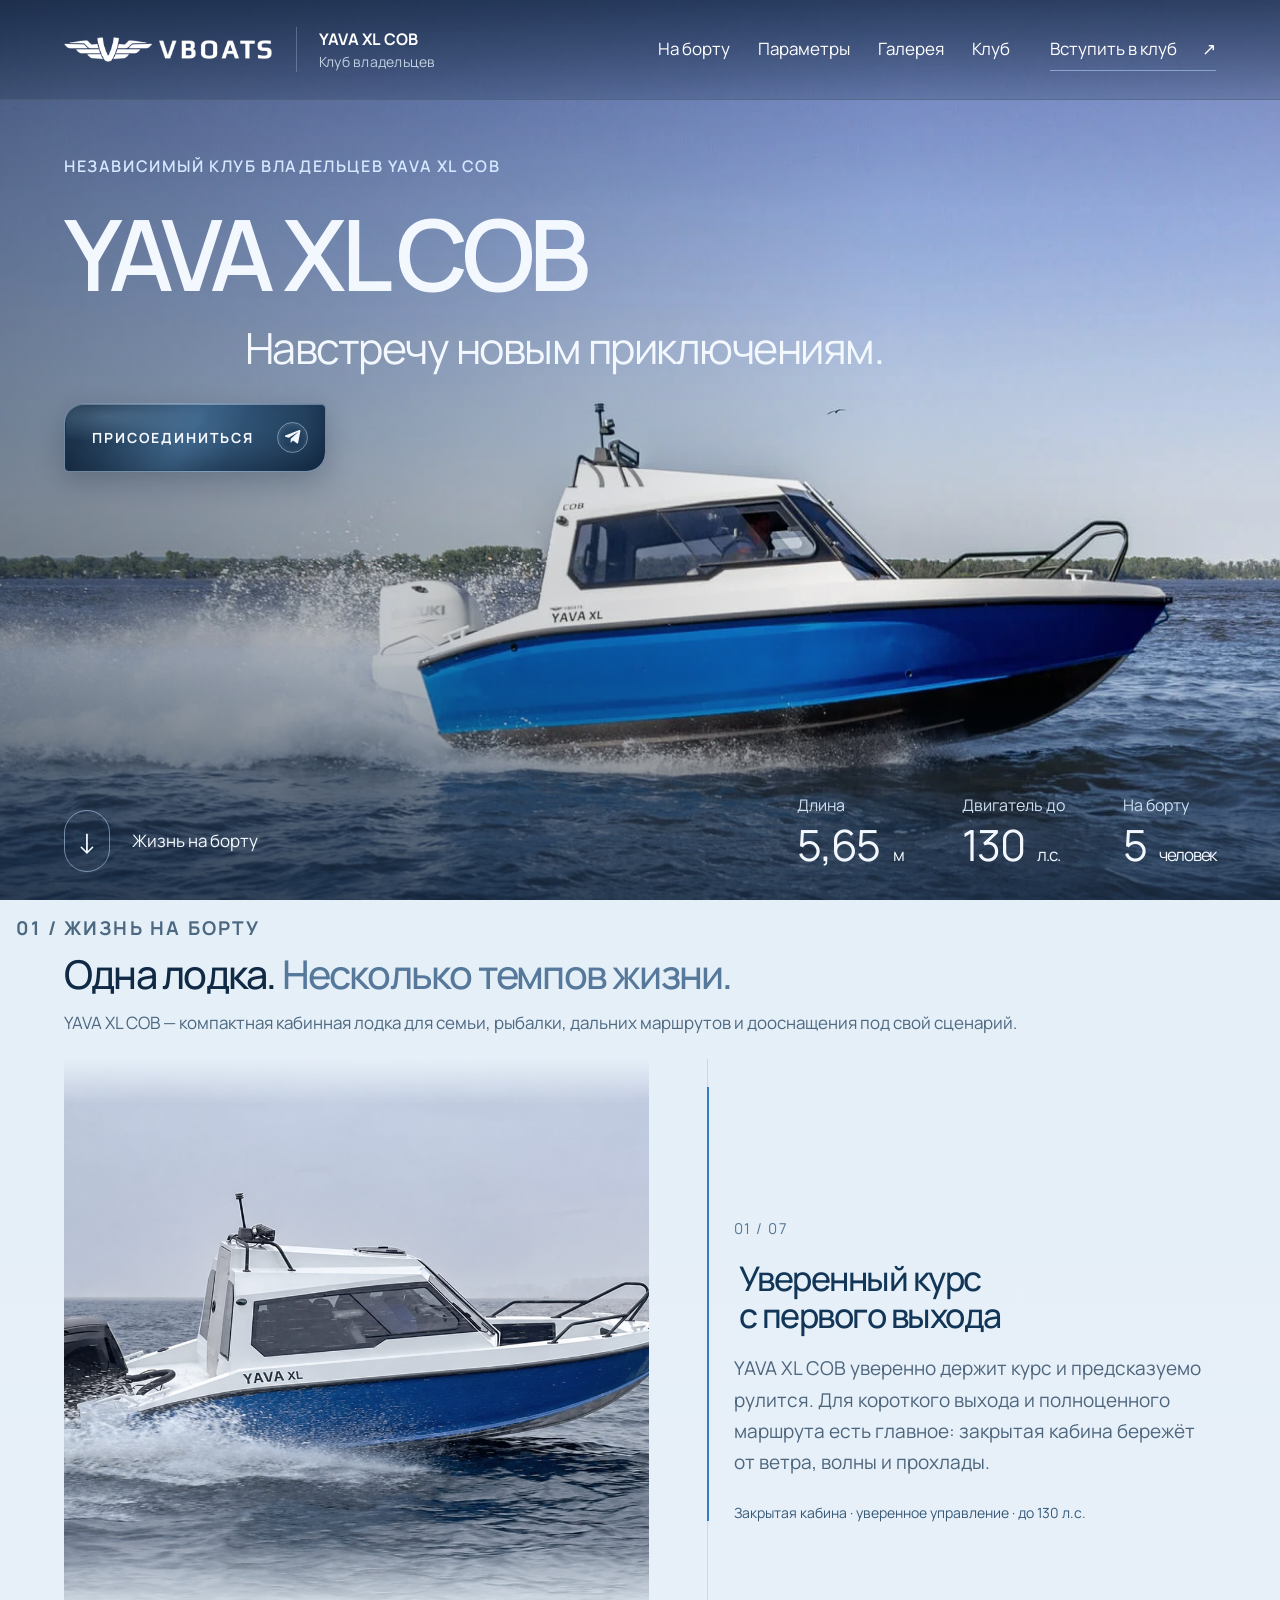
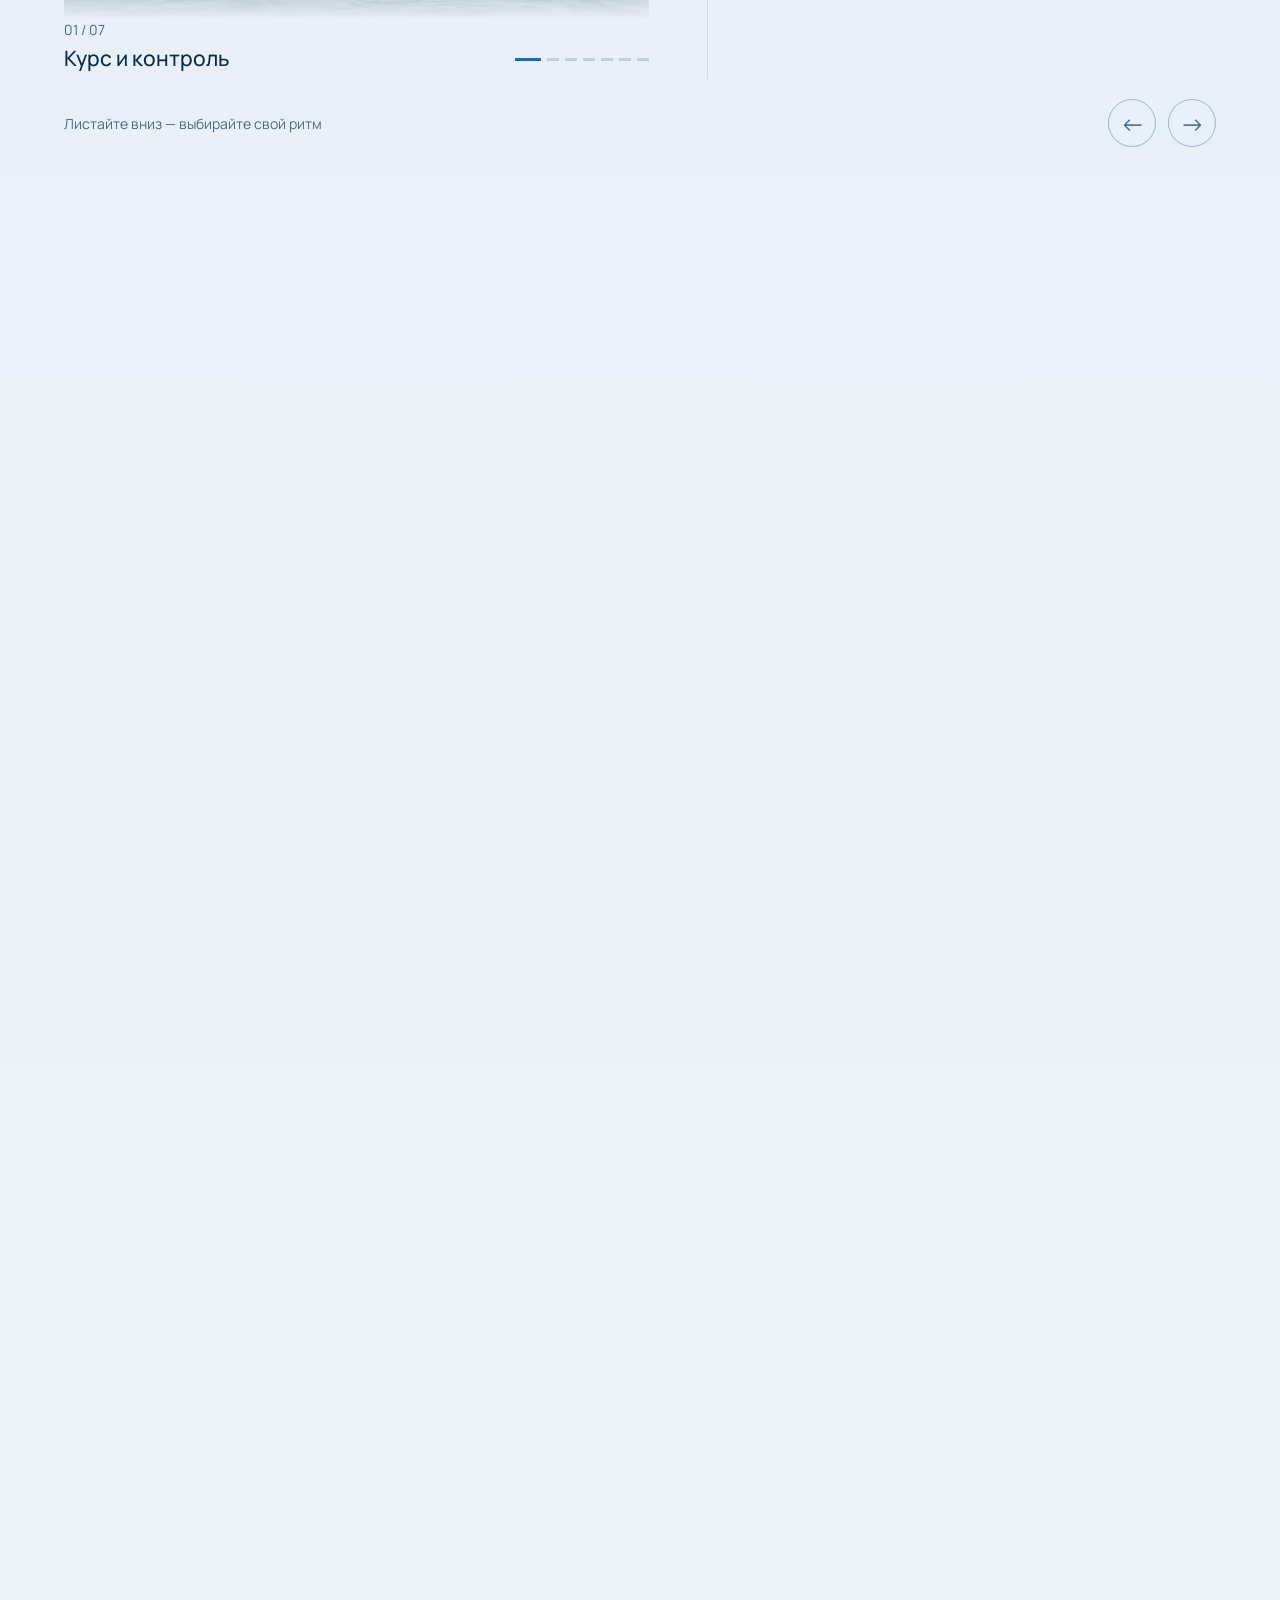
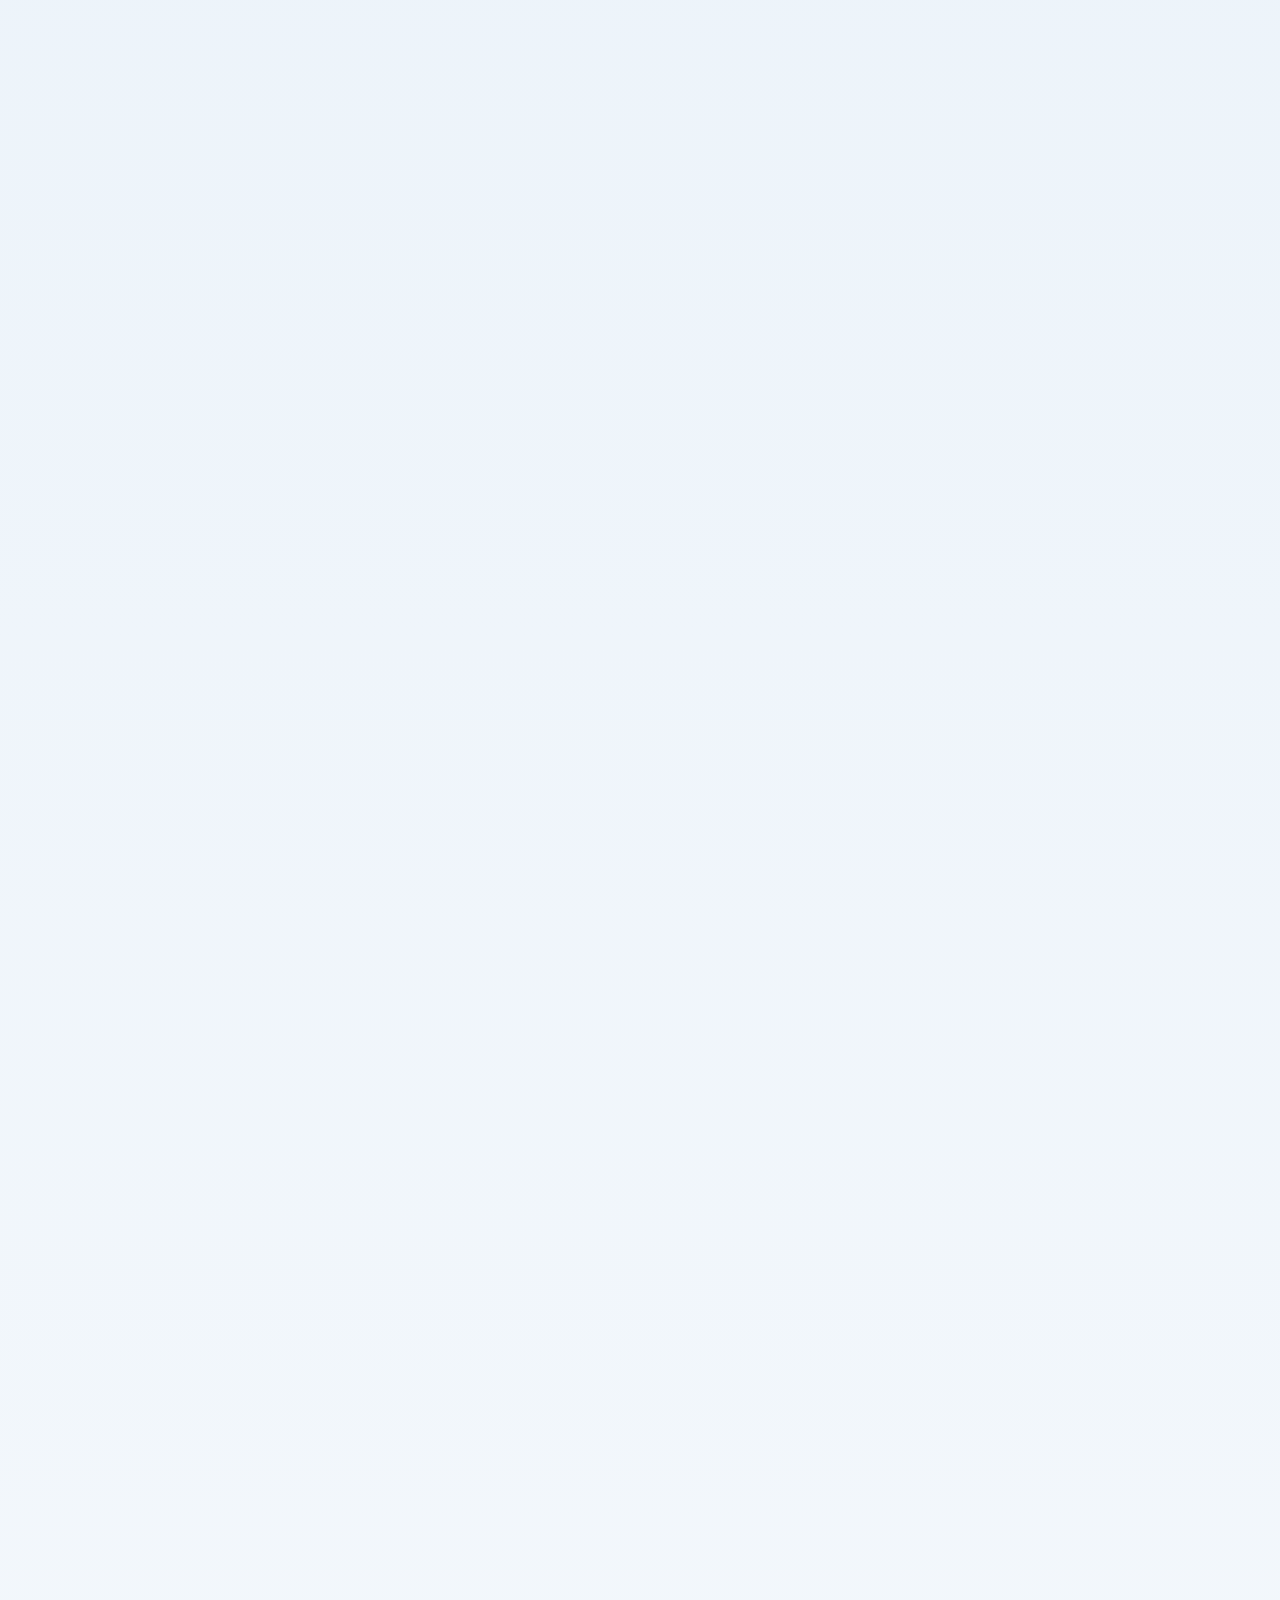
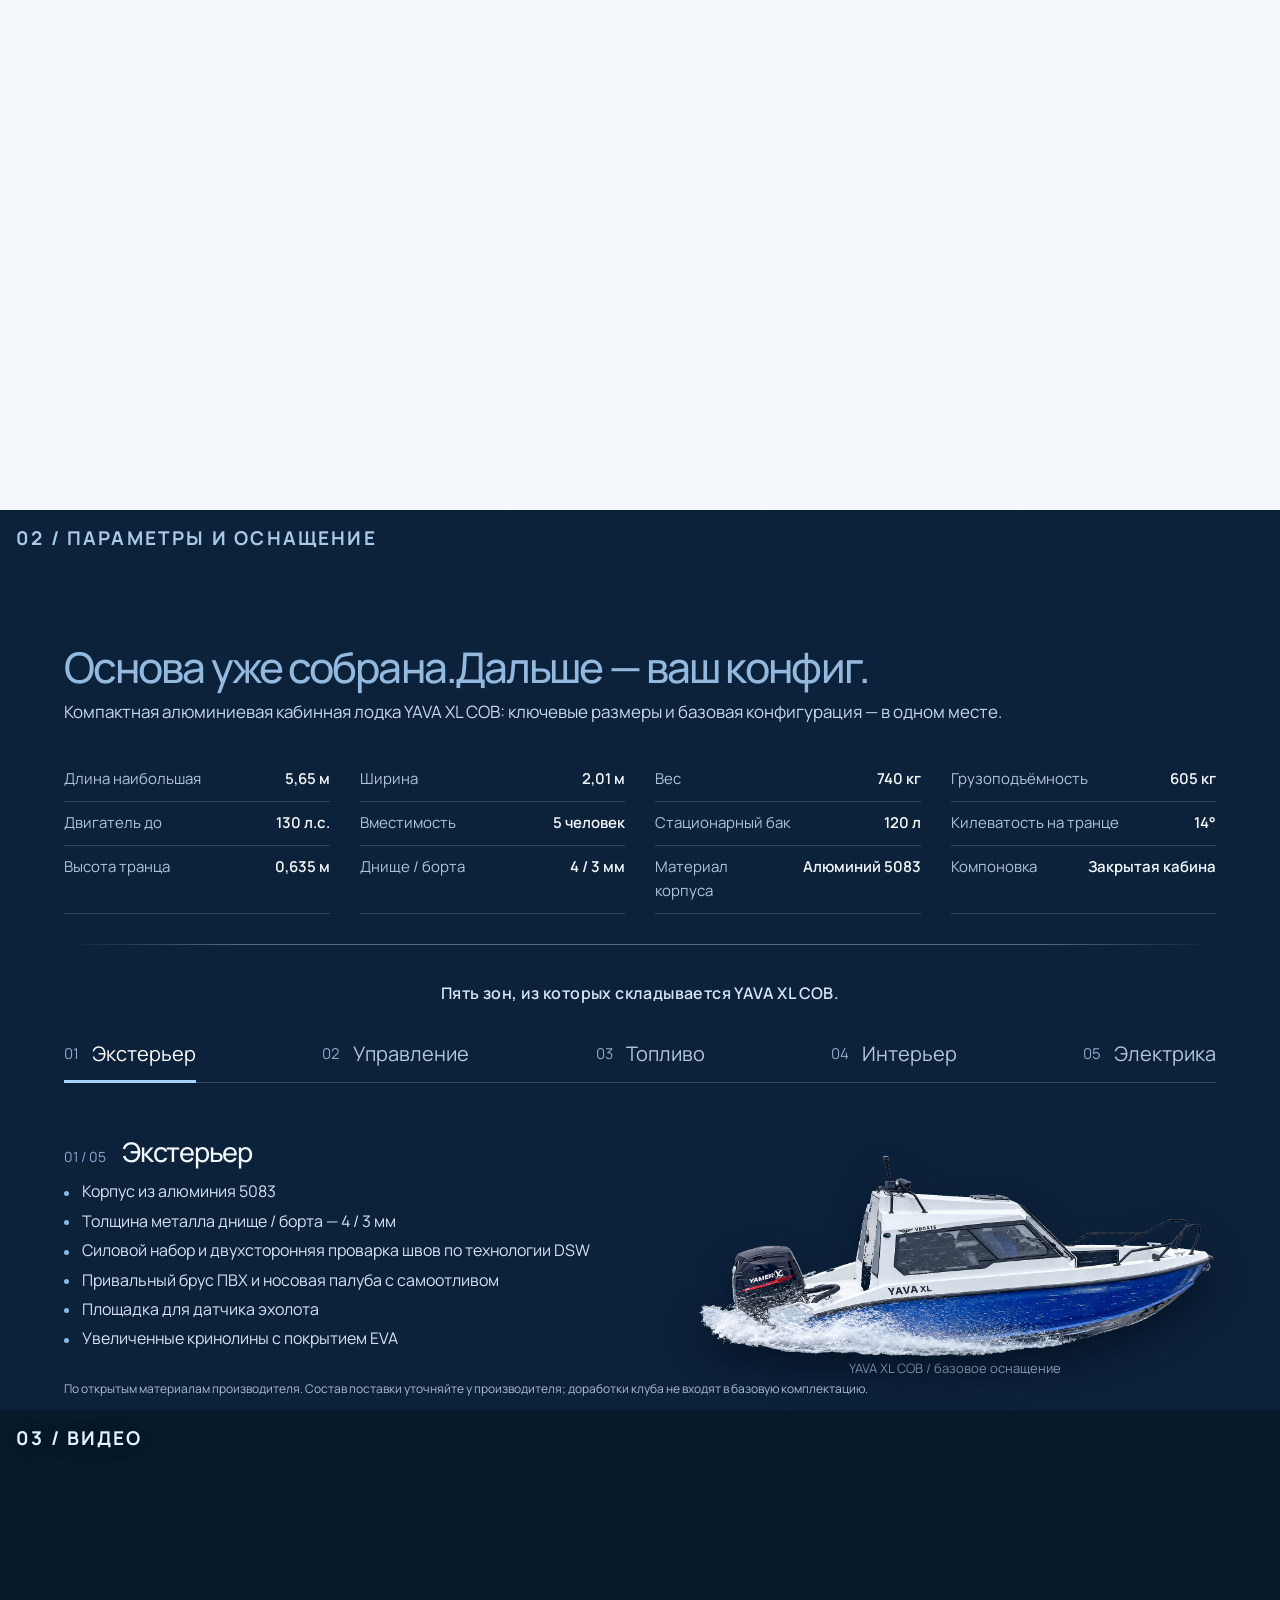
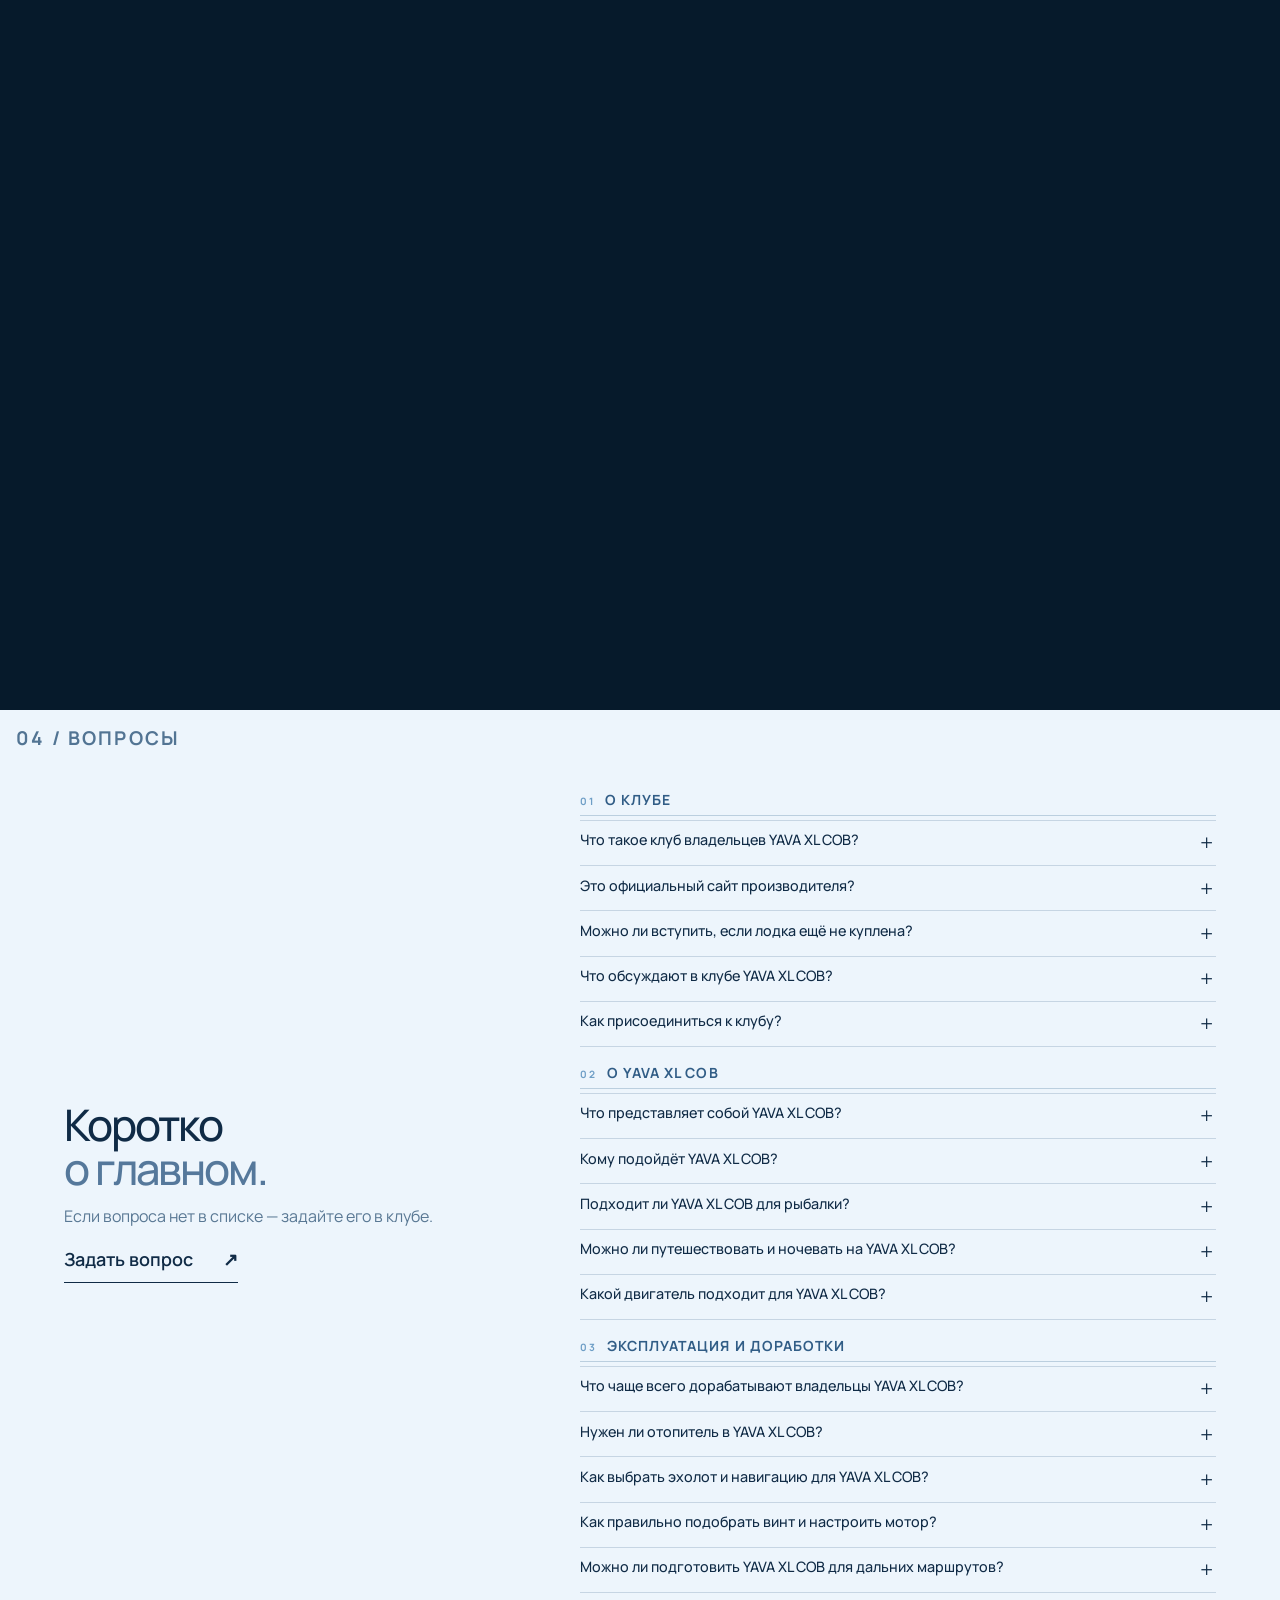
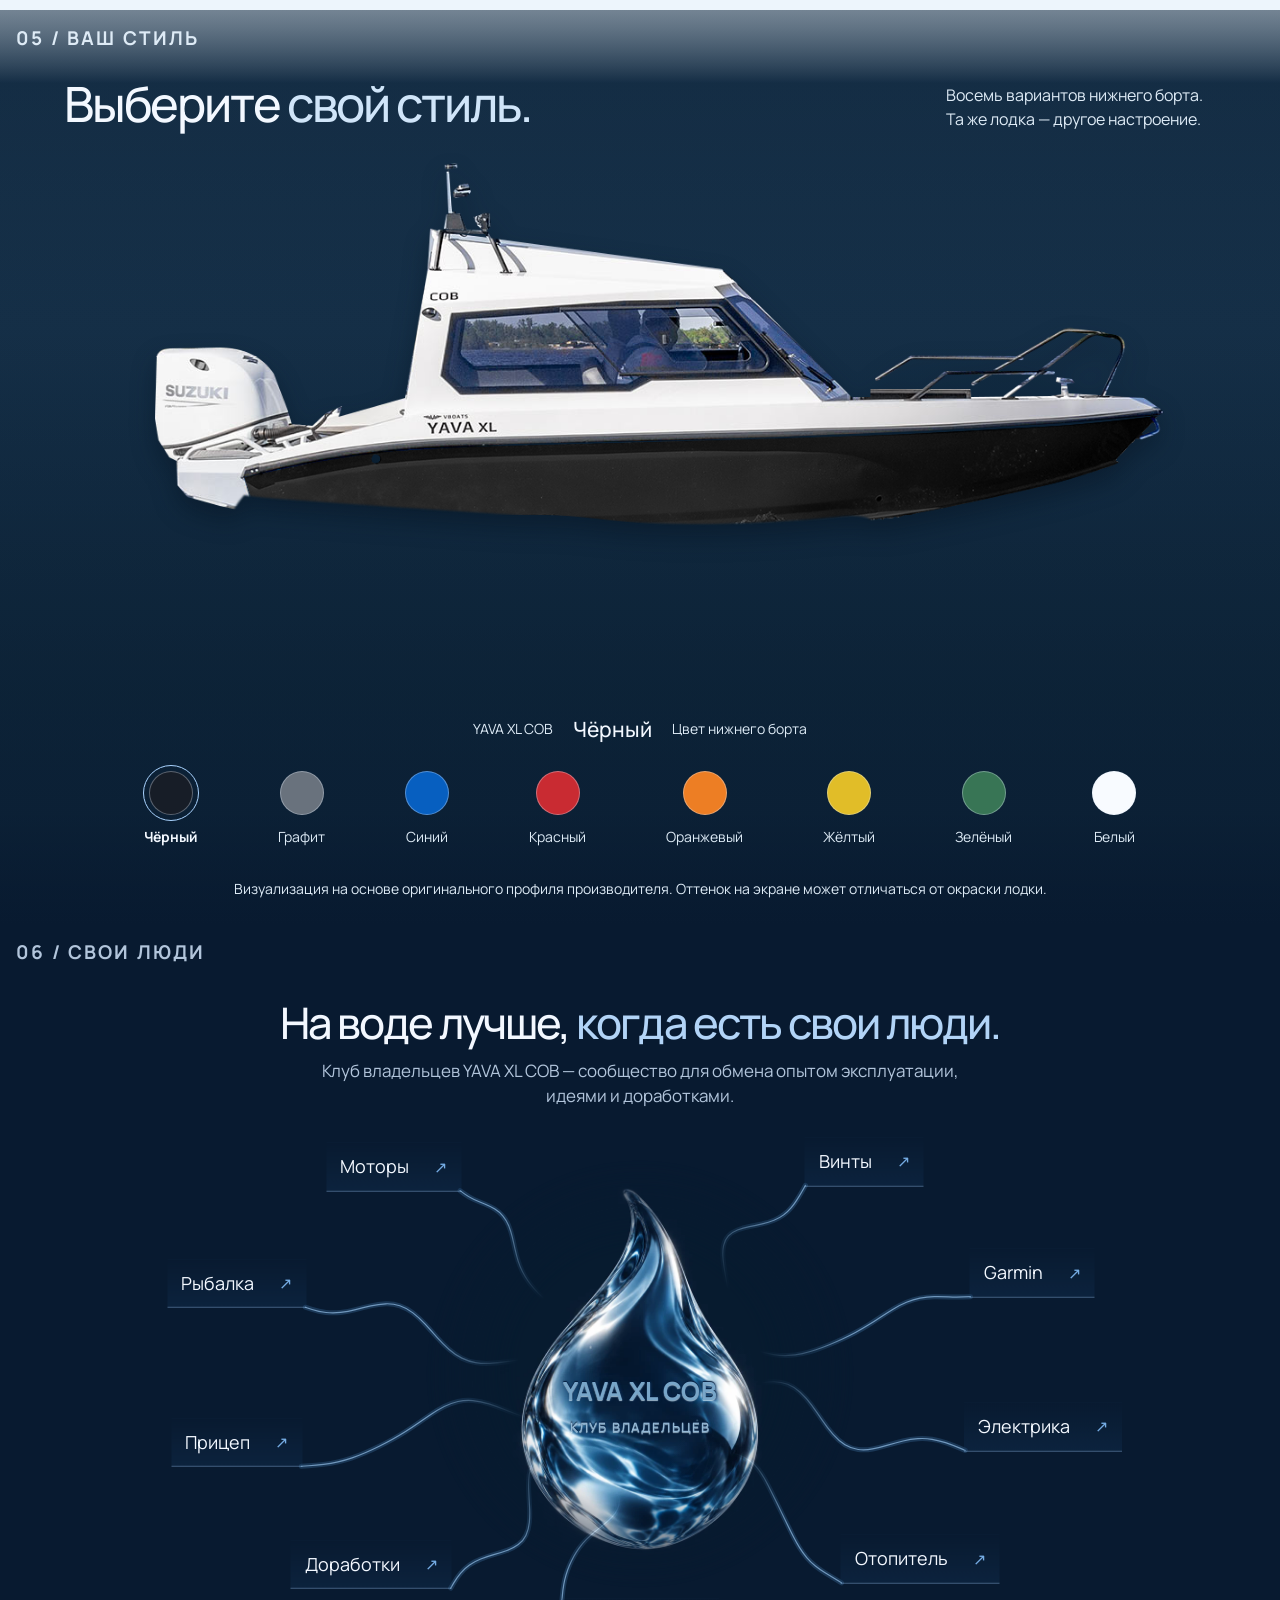
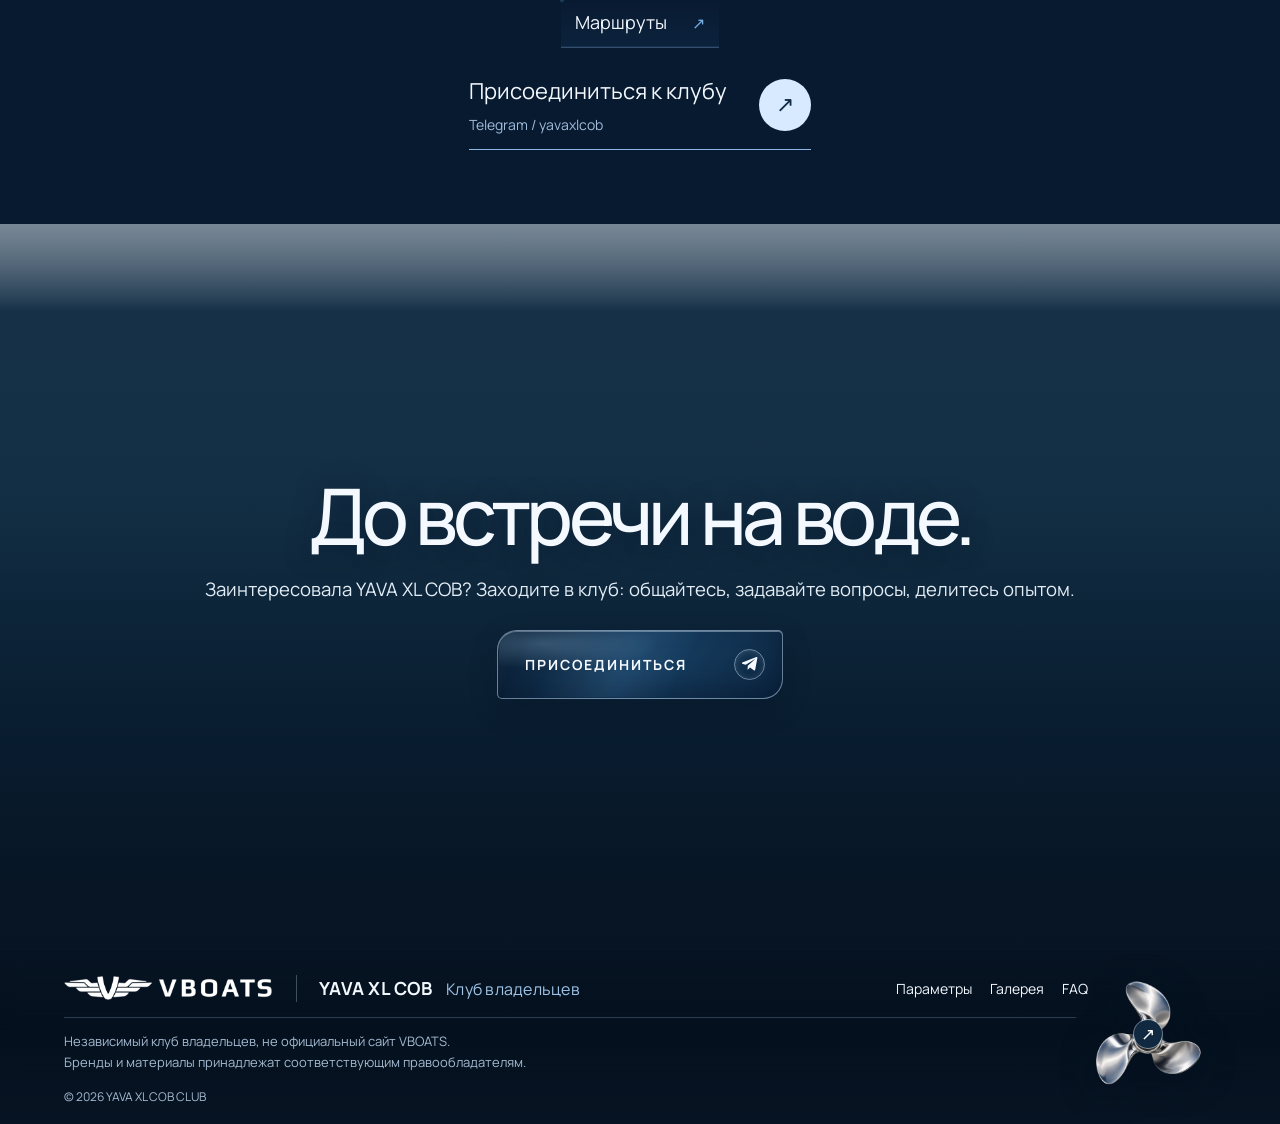
==== commit 362573fb: "Polish mobile chapter layouts" ====
--- a/index.html
+++ b/index.html
@@ -107,7 +107,7 @@
       </section>
       <section class="build-section dark" id="specs" aria-labelledby="specs-title"><canvas class="water" data-water aria-hidden="true"></canvas><p class="eyebrow chapter-index">02 / Параметры и оснащение</p><div class="container">
         <div class="build-overview">
-          <div><h2 id="specs-title">Основа уже собрана. <span>Дальше — ваш конфиг.</span></h2><p class="build-lead">Компактная алюминиевая кабинная лодка YAVA XL COB: ключевые размеры и базовая конфигурация — в одном месте.</p></div>
+          <div><h2 id="specs-title"><span class="build-title-primary">Основа уже собрана.</span><span class="build-title-secondary">Дальше — ваш конфиг.</span></h2><p class="build-lead">Компактная алюминиевая кабинная лодка YAVA XL COB: ключевые размеры и базовая конфигурация — в одном месте.</p></div>
         </div>
         <dl class="spec-list"><div><dt>Длина наибольшая</dt><dd>5,65 м</dd></div><div><dt>Ширина</dt><dd>2,01 м</dd></div><div><dt>Вес</dt><dd>740 кг</dd></div><div><dt>Грузоподъёмность</dt><dd>605 кг</dd></div><div><dt>Двигатель до</dt><dd>130 л.с.</dd></div><div><dt>Вместимость</dt><dd>5 человек</dd></div><div><dt>Стационарный бак</dt><dd>120 л</dd></div><div><dt>Килеватость на транце</dt><dd>14°</dd></div><div><dt>Высота транца</dt><dd>0,635 м</dd></div><div><dt>Днище / борта</dt><dd>4 / 3 мм</dd></div><div><dt>Материал корпуса</dt><dd>Алюминий 5083</dd></div><div><dt>Компоновка</dt><dd>Закрытая кабина</dd></div></dl>
         <div class="build-divider" aria-hidden="true"></div>
--- a/styles.css
+++ b/styles.css
@@ -325,7 +325,7 @@
 .build-overview{display:grid;grid-template-columns:1.05fr 1.2fr;gap:7%;align-items:end}
 .build-section .eyebrow{font-size:14px;margin-bottom:10px;color:#a9c9e8}
 .build-section h2{font-size:clamp(34px,3.25vw,58px);white-space:nowrap}
-.build-section h2 span,.build-section h3 span{color:#93b9df}
+.build-section h2 .build-title-secondary,.build-section h3 span{color:#93b9df}
 .build-lead{font-size:17px;line-height:1.5;color:#c5d8eb;margin-top:12px;max-width:720px}
 .build-section .spec-highlights{padding:0;margin:0;border:0;height:auto;align-self:end}
 .build-section .spec-highlights>div{padding:0 0 0 22px;border-left:1px solid #b7d6f040}
@@ -748,3 +748,77 @@
 .back-to-top.is-visible{opacity:1;visibility:visible;pointer-events:auto}
 .back-to-top:hover,.back-to-top:focus-visible{background:#235582;transform:translateY(-3px)}
 @media(max-width:600px){.back-to-top{right:14px;bottom:14px;width:52px;height:52px;font-size:27px}}
+
+/* Mobile hero: keep the whole first promise in one calm viewport. */
+@media(max-width:600px){
+ .hero{height:100svh;min-height:0;max-height:none}
+ .hero-inner{height:100%;min-height:0;padding-top:clamp(92px,13svh,116px);padding-bottom:20px}
+ .hero-copy{width:100%;max-width:none;text-align:center}
+ .hero .eyebrow{width:100%;max-width:none;margin:0 0 10px;font-size:clamp(10px,3.05vw,13px);line-height:1.1;letter-spacing:.035em;white-space:nowrap;text-align:justify;text-align-last:justify}
+ .hero h1{width:100%;font-size:clamp(38px,10.65vw,57px);line-height:.98;text-align:center}
+ .hero-tagline{width:100%;max-width:none;margin-top:9px;font-size:clamp(16px,5.05vw,22px);line-height:1.08;letter-spacing:-.04em;white-space:nowrap;text-align:center}
+ .hero-cta{margin:42px auto 0;min-width:0;min-height:52px;padding:12px 13px 12px 18px;gap:18px;font-size:11px}
+ .hero-cta-mark{width:24px;height:24px}
+ .hero-photo img{height:46%;bottom:116px;object-position:48% 59%}
+ .hero-bottom{gap:14px}
+ .hero-specs{display:grid!important;grid-template-columns:repeat(3,minmax(0,1fr))!important;width:100%!important;min-width:0;gap:8px}
+ .hero-specs>div{width:auto!important;min-width:0}
+ .hero-specs dt{font-size:11px;white-space:nowrap}
+ .hero-specs dd{font-size:clamp(24px,7.4vw,29px);line-height:1.05}
+ .hero-specs small{font-size:12px;margin-top:2px}
+ .scroll-link{padding-top:13px;font-size:14px}
+ .scroll-link>span{font-size:23px}
+}
+
+@media(max-width:360px){
+ .hero-inner{padding-top:88px}
+ .hero .eyebrow{font-size:10px}
+ .hero h1{font-size:37px}
+ .hero-tagline{font-size:18px}
+ .hero-cta{margin-top:38px;min-height:50px}
+ .hero-photo img{bottom:108px}
+ .hero-specs dd{font-size:25px}
+ .hero-specs small{font-size:11px}
+}
+
+/* Mobile chapter pass: compact, full-width copy without changing desktop scenes. */
+@media(max-width:600px){
+ /* 02 / Parameters */
+ .build-section{padding-top:72px}
+ .build-section h2{width:100%;margin:0;text-align:justify;text-align-last:justify;font-size:clamp(23px,6.9vw,30px);line-height:1.06;letter-spacing:-.05em;white-space:nowrap}
+ .build-section h2 .build-title-primary,.build-section h2 .build-title-secondary{display:block;width:100%}
+ .build-section h2 .build-title-secondary{margin-top:4px}
+ .build-lead{max-width:none;margin-top:13px;font-size:clamp(9px,2.65vw,11px);line-height:1.42;text-align:center}
+
+ /* 03 / Video: the original 16:9 frame is fully visible edge to edge. */
+ .video-section{display:block;min-height:0!important;height:auto!important;aspect-ratio:16 / 9;padding:0;overflow:hidden}
+ .video-section>.video-embed{position:relative!important;inset:auto!important;width:100%!important;height:auto!important;aspect-ratio:16 / 9;overflow:hidden}
+ .video-section iframe.video-main{inset:0;width:100%!important;height:100%!important;transform:none!important}
+ .video-section>.chapter-index{top:12px;left:16px;font-size:11px!important;letter-spacing:.08em!important}
+
+ /* 04 / FAQ */
+ .closing-faq#faq{padding:78px 0 54px}
+ .closing-faq#faq .faq-grid{gap:34px}
+ .faq-intro h2{font-size:clamp(25px,7.3vw,31px);line-height:1.08;white-space:nowrap}
+ .faq-intro h2 br{display:none}
+ .faq-intro>p{width:100%;max-width:none;margin:16px 0 20px!important;font-size:clamp(10px,3vw,12px)!important;line-height:1.25;letter-spacing:-.03em;white-space:nowrap}
+
+ /* 05 / Colour */
+ .colors-section>.container{padding-top:28px}
+ .colors-section .section-heading{margin-bottom:0}
+
+ /* 06 / Club */
+ .club-section{min-height:100svh;display:flex;align-items:center;padding:48px 0 18px}
+ .club-section>.container{width:calc(100% - 2 * var(--gutter));padding-top:18px}
+ .club-section .club-lead{margin-top:14px;font-size:16px;line-height:1.45}
+ .club-section .club-scene{height:clamp(320px,47svh,420px);margin-top:14px}
+ .club-section .club-cta{margin-top:20px;font-size:18px;padding-bottom:14px}
+ .club-section .club-cta small{font-size:13px}
+ .club-section .round-arrow{width:52px;height:52px}
+
+ /* Closing screen and legal lines */
+ .closing-section .closing-join h2{width:100%;max-width:none;font-size:clamp(30px,9.7vw,40px);line-height:1.04;letter-spacing:-.065em;white-space:nowrap}
+ .closing-section .site-footer .footer-bottom{display:block;padding-top:17px}
+ .closing-section .site-footer .footer-bottom p{width:100%;max-width:none;font-size:clamp(8.6px,2.6vw,11px);line-height:1.55;letter-spacing:-.035em;white-space:nowrap}
+ .closing-section .site-footer .footer-bottom br{display:block}
+}
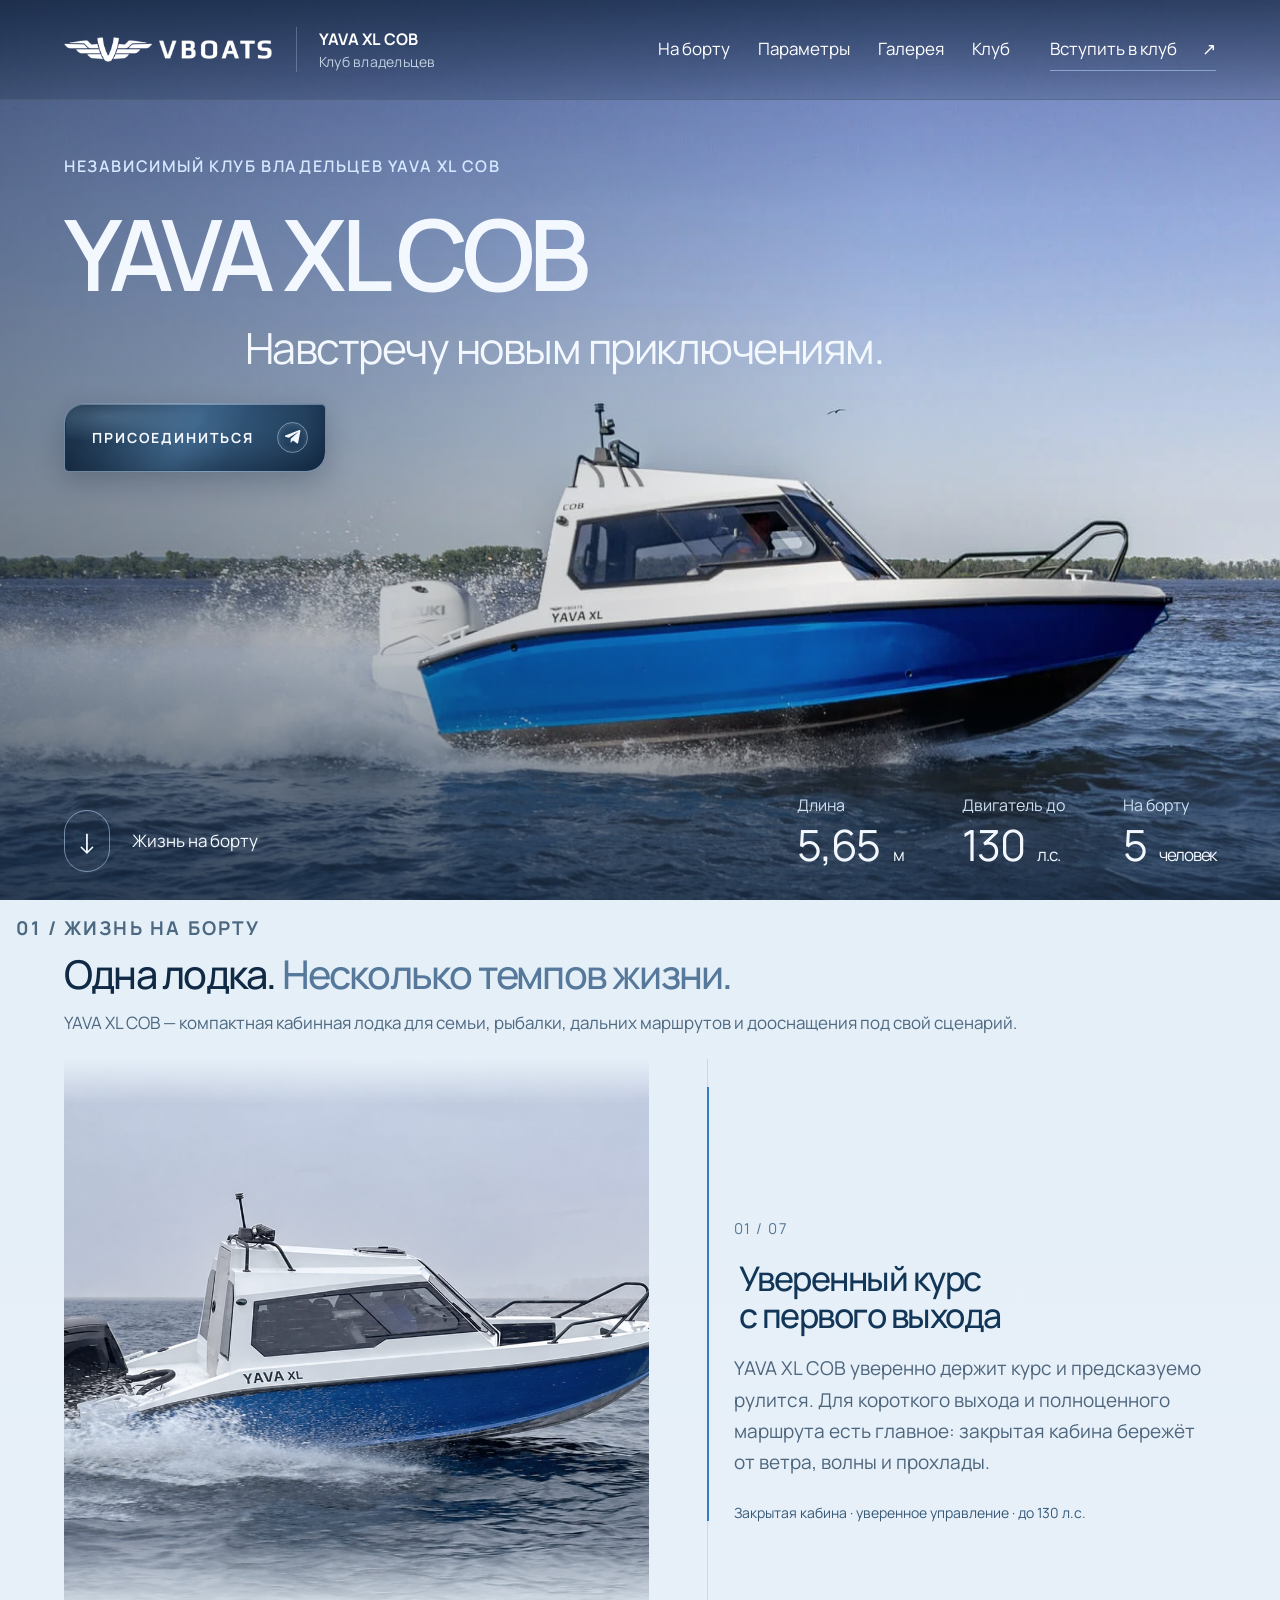
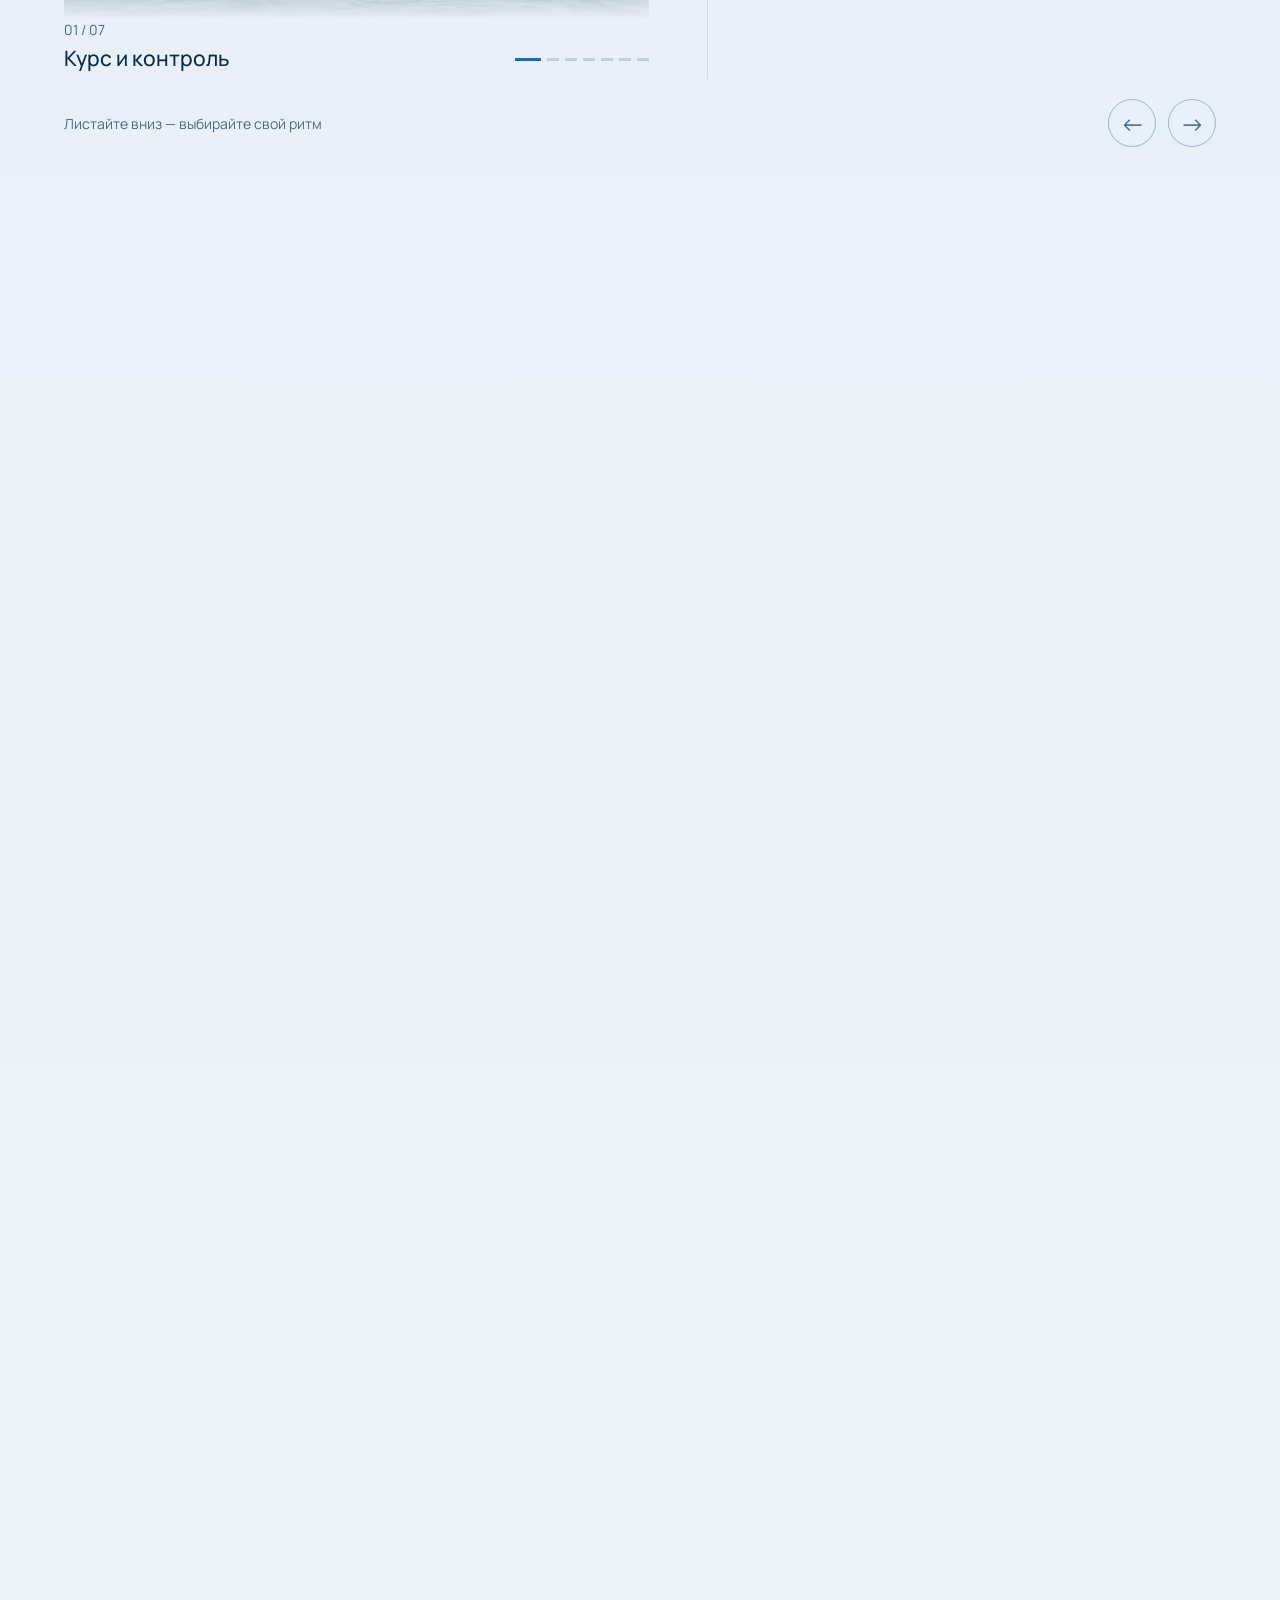
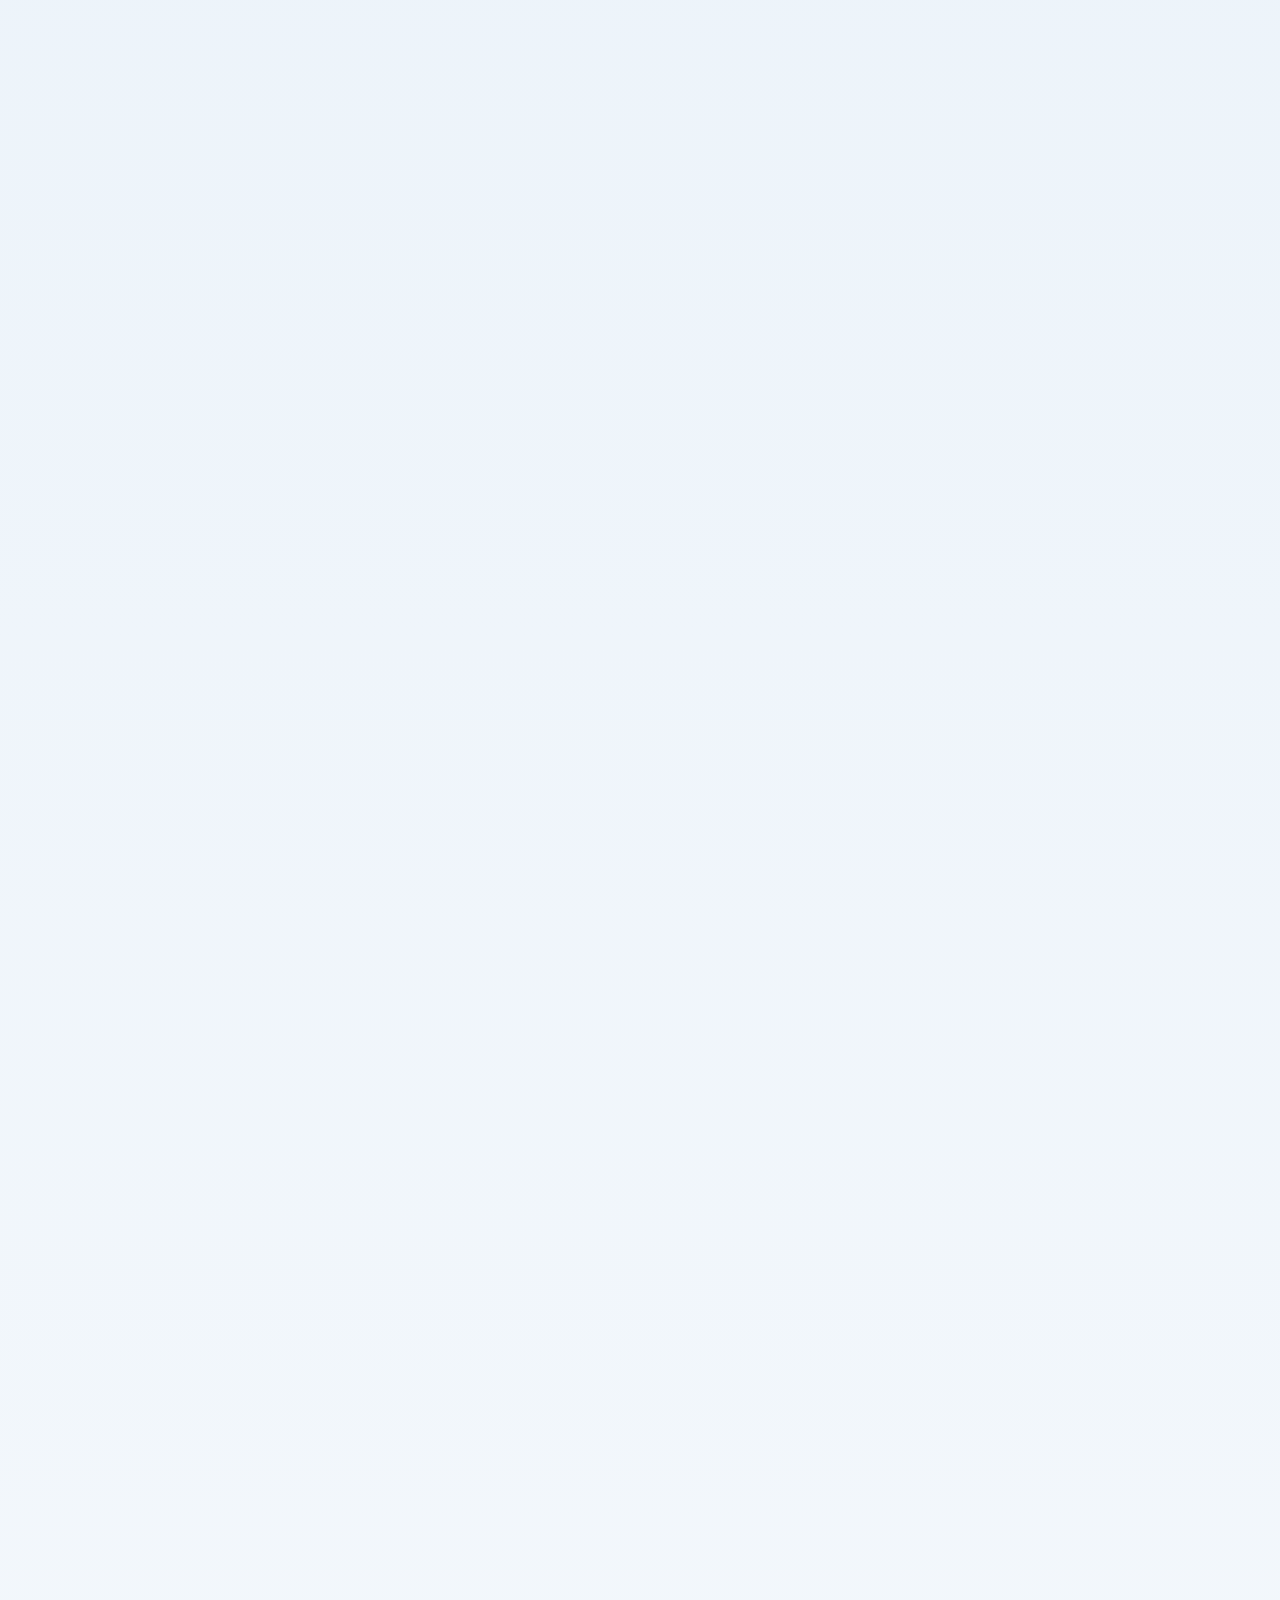
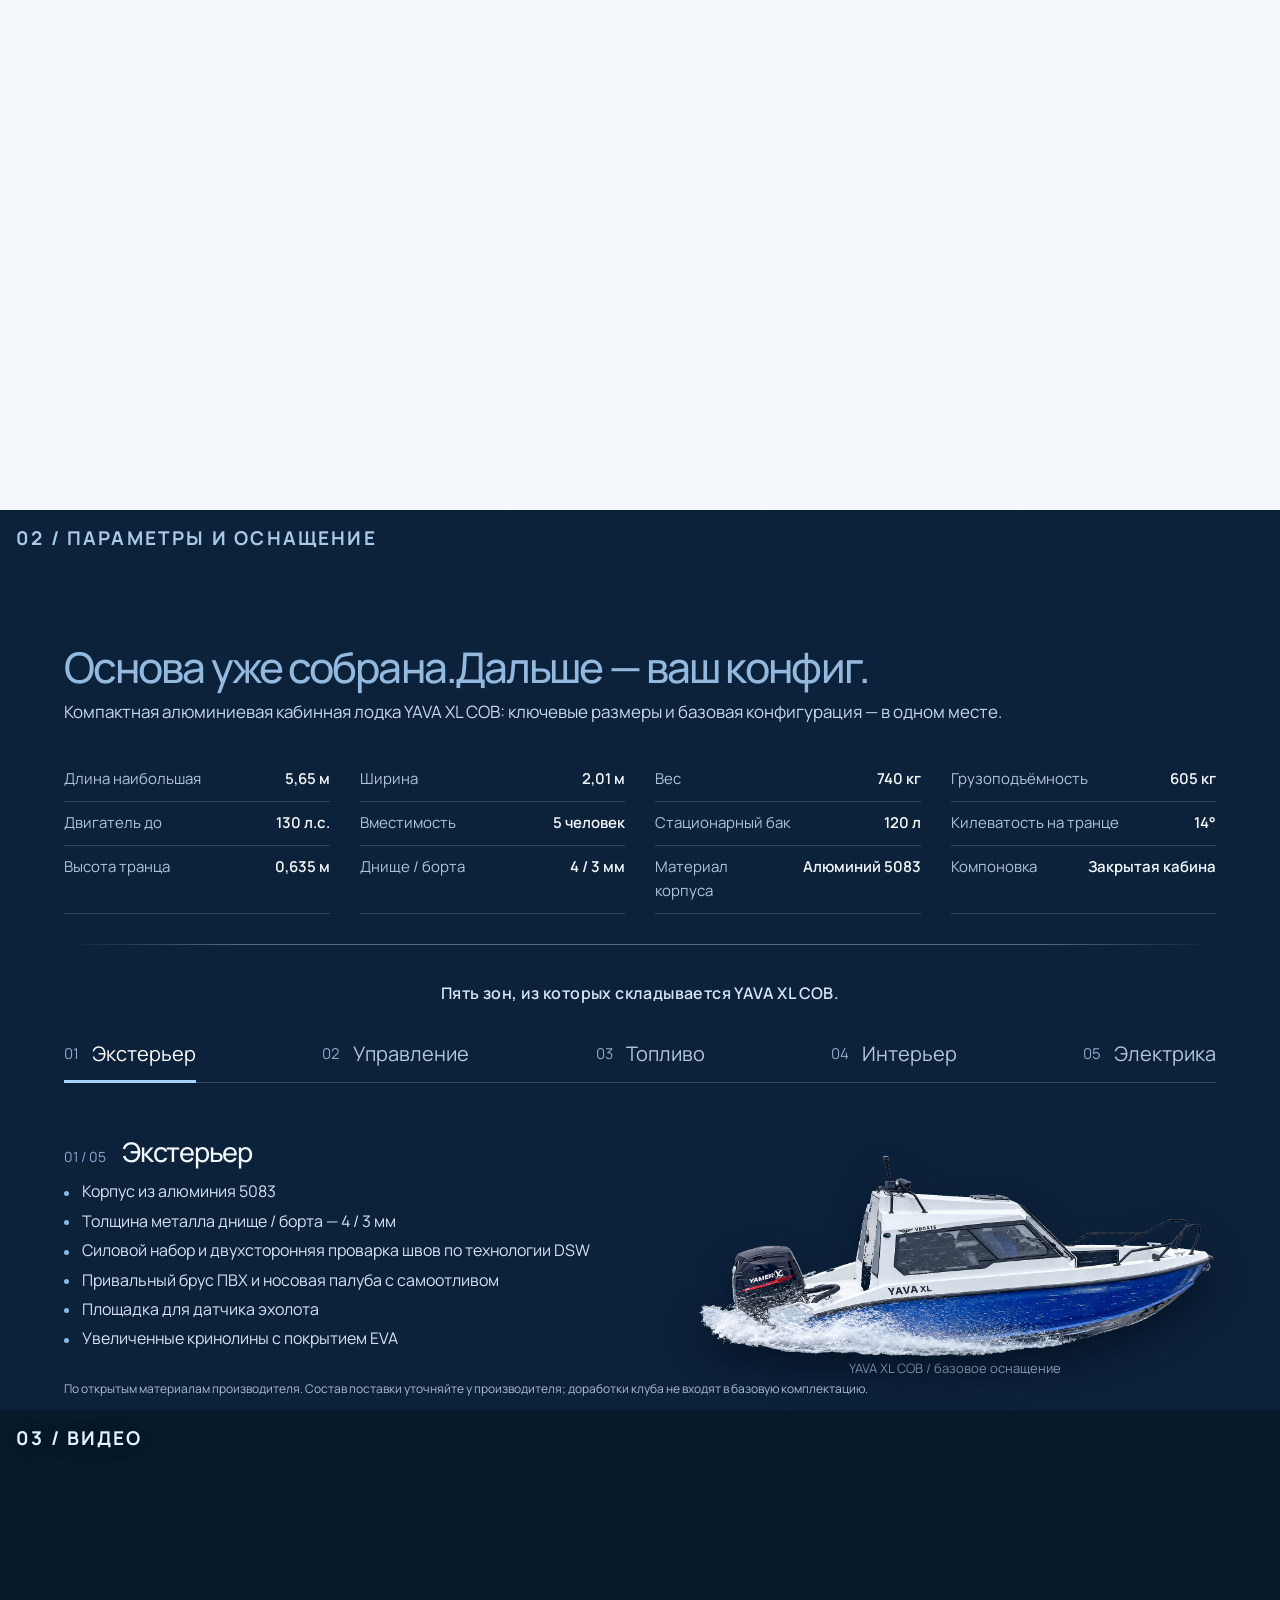
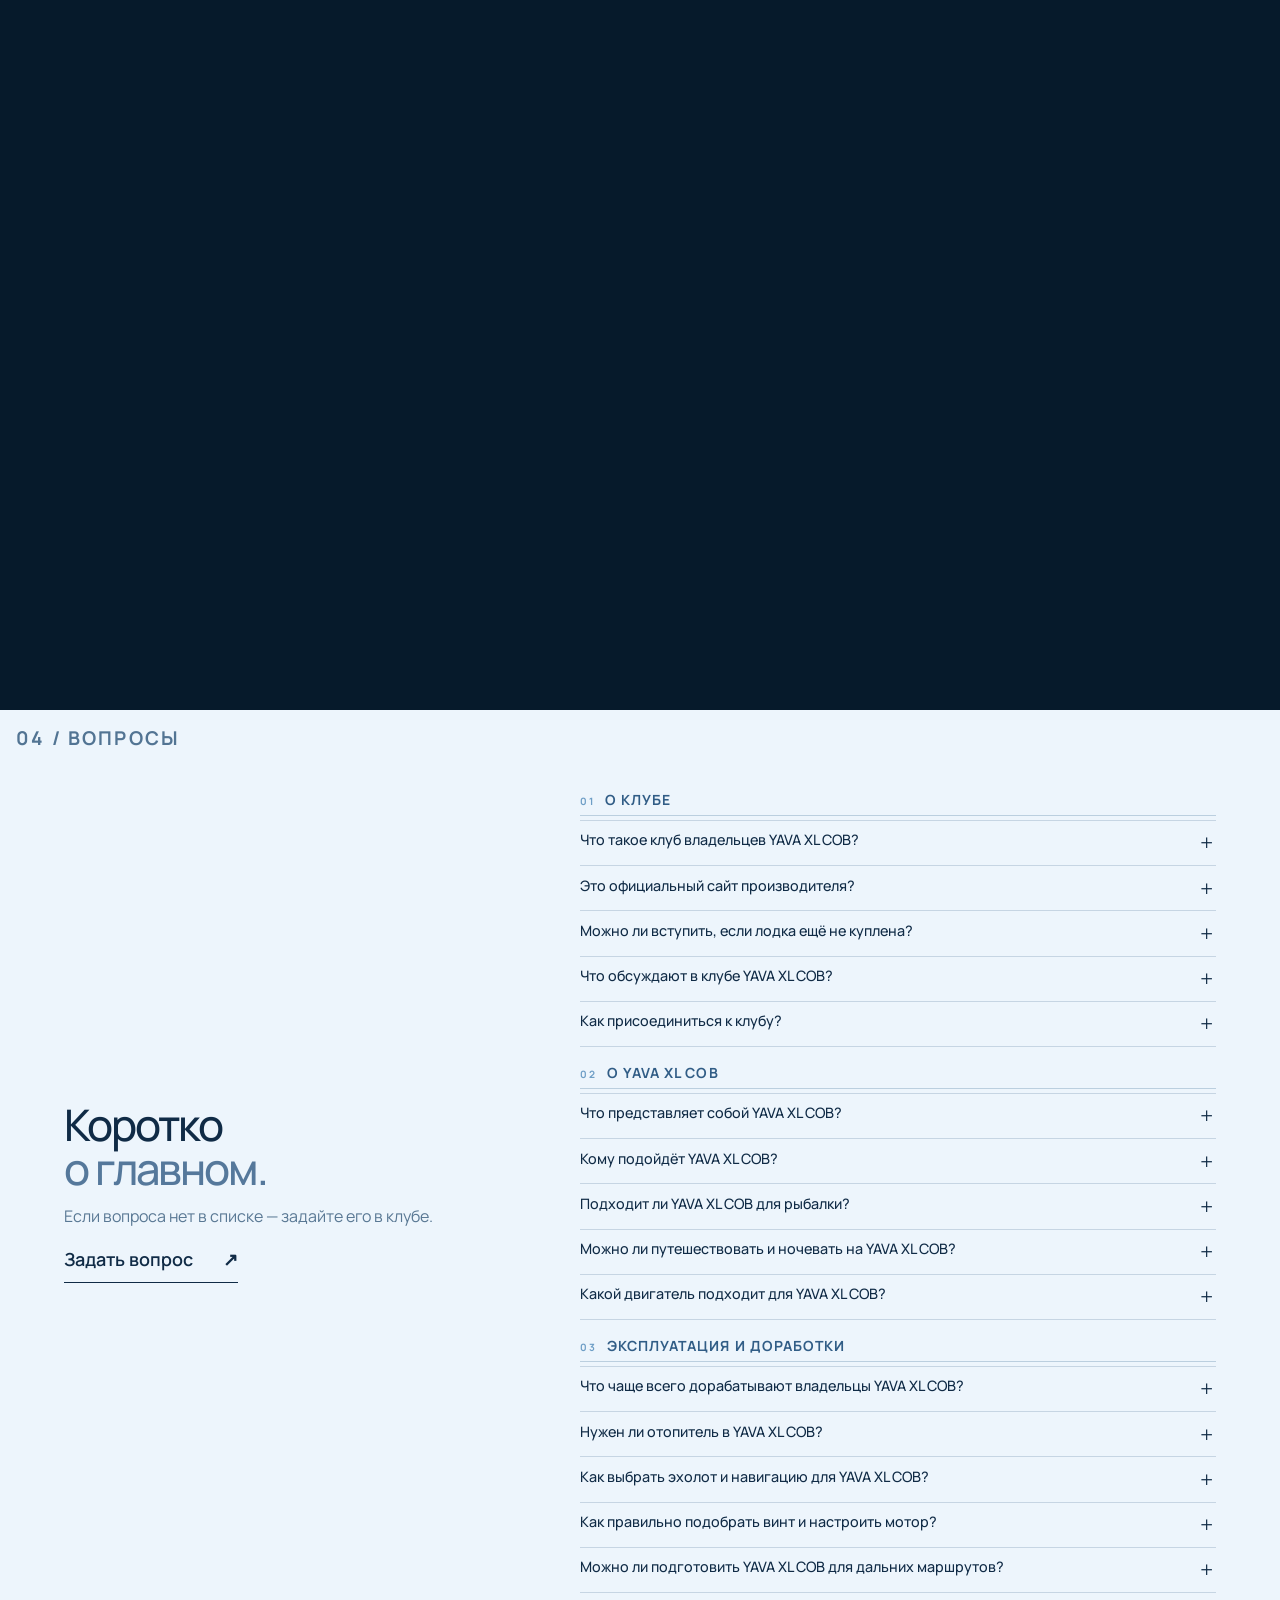
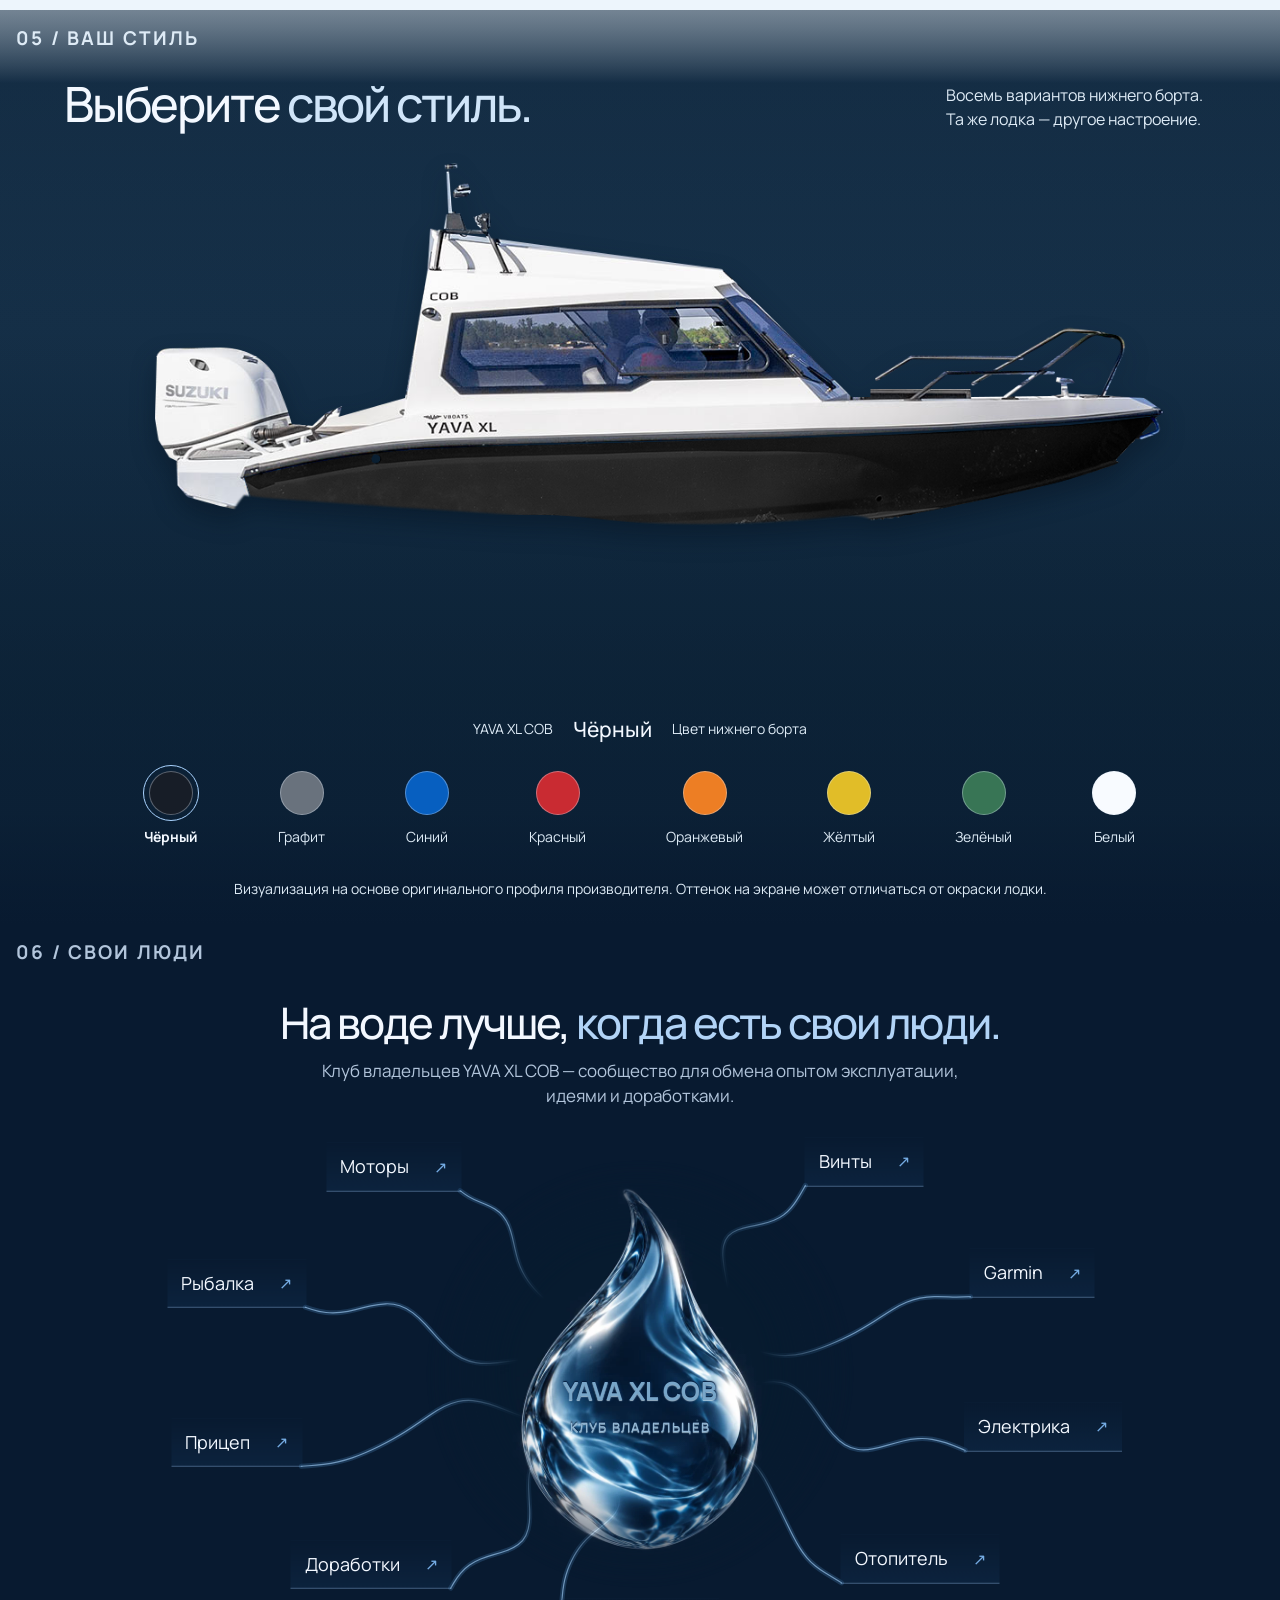
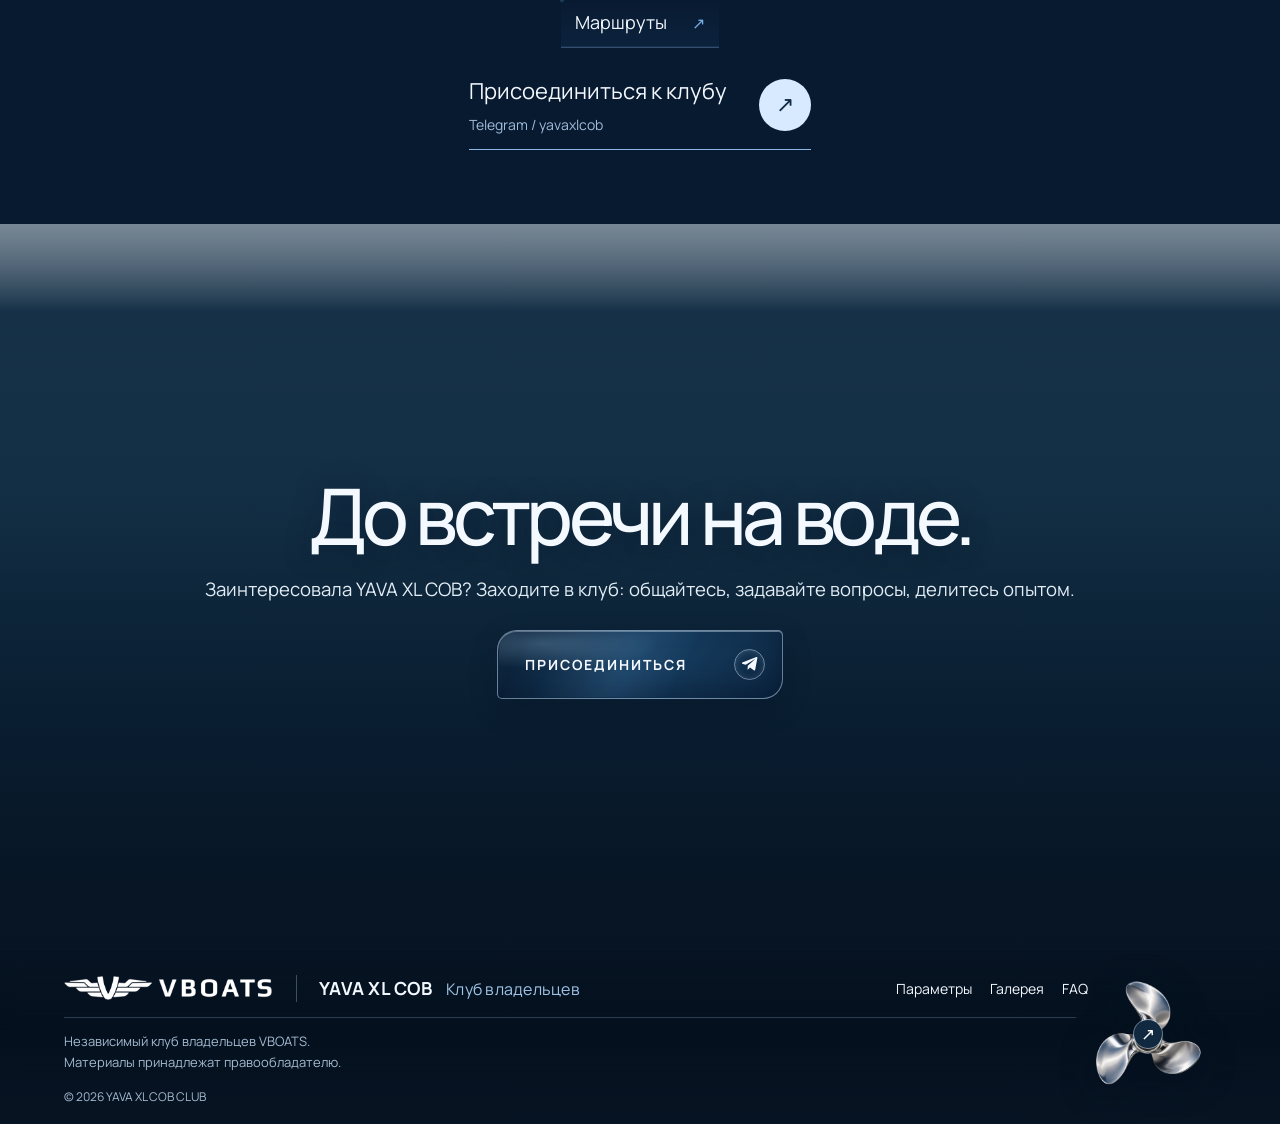
==== commit d4d4fcf3: "Refine mobile hero, video and footer" ====
--- a/index.html
+++ b/index.html
@@ -163,10 +163,10 @@
         <h2 id="club-title">На воде лучше, <br><span>когда есть свои люди.</span></h2><p class="club-lead">Клуб владельцев YAVA XL COB — сообщество для обмена опытом эксплуатации, идеями и доработками.</p>
         <div class="club-scene"><svg class="club-connections" aria-hidden="true"></svg><div class="club-object"><img src="assets/club-water.webp" width="900" height="900" alt="" loading="lazy"><span class="droplet-sheen" aria-hidden="true"></span><span class="droplet-glints" aria-hidden="true"></span><div class="club-object-label"><strong>YAVA XL COB</strong><span>КЛУБ ВЛАДЕЛЬЦЕВ</span></div></div>
         <ul class="club-topics" aria-label="Темы клуба"><li style="--i:0">Моторы<span aria-hidden="true">↗</span></li><li style="--i:1">Винты<span aria-hidden="true">↗</span></li><li style="--i:2">Garmin<span aria-hidden="true">↗</span></li><li style="--i:3">Электрика<span aria-hidden="true">↗</span></li><li style="--i:4">Отопитель<span aria-hidden="true">↗</span></li><li style="--i:5">Доработки<span aria-hidden="true">↗</span></li><li style="--i:6">Прицеп<span aria-hidden="true">↗</span></li><li style="--i:7">Рыбалка<span aria-hidden="true">↗</span></li><li style="--i:8">Маршруты<span aria-hidden="true">↗</span></li></ul></div>
-        <a class="club-cta" href="https://t.me/yavaxlcob" target="_blank" rel="noopener noreferrer"><span>Присоединиться к клубу<small>Telegram / yavaxlcob</small></span><span class="round-arrow" aria-hidden="true">↗</span></a>
+        <a class="club-cta" href="https://t.me/yavaxlcob" target="_blank" rel="noopener noreferrer"><span>Присоединиться к клубу<small>Telegram / yavaxlcob</small></span><span class="round-arrow" aria-hidden="true"><span class="round-arrow-glyph">↗</span><svg class="round-arrow-telegram" viewBox="0 0 24 24" focusable="false"><path d="M21.7 3.6 18.6 20c-.2 1.2-1 1.5-2 .9l-5.3-3.9-2.5 2.4c-.3.3-.5.5-1 .5l.4-5.3 9.7-8.8c.4-.4-.1-.6-.7-.2L5.3 13.1.2 11.5c-1.1-.3-1.1-1.1.2-1.6L20.3 2.2c.9-.3 1.7.2 1.4 1.4Z"/></svg></span></a>
       </div></section>
       <section class="closing-section dark" aria-labelledby="join-title"><div class="closing-join final-cta dark" id="join"><canvas class="water" data-water="photo" aria-hidden="true"></canvas><div class="container"><h2 id="join-title">До встречи на воде.</h2><p class="join-lead">Заинтересовала YAVA XL COB? Заходите в клуб: общайтесь, задавайте вопросы, делитесь опытом.</p><a class="button primary hero-cta final-join-cta" href="https://t.me/yavaxlcob" target="_blank" rel="noopener noreferrer" aria-label="Присоединиться к клубу YAVA XL COB в Telegram"><span class="hero-cta-label">ПРИСОЕДИНИТЬСЯ</span><span class="hero-cta-mark telegram-plane" aria-hidden="true"><svg viewBox="0 0 24 24" focusable="false"><path d="M21.7 3.6 18.6 20c-.2 1.2-1 1.5-2 .9l-5.3-3.9-2.5 2.4c-.3.3-.5.5-1 .5l.4-5.3 9.7-8.8c.4-.4-.1-.6-.7-.2L5.3 13.1.2 11.5c-1.1-.3-1.1-1.1.2-1.6L20.3 2.2c.9-.3 1.7.2 1.4 1.4Z"/></svg></span></a></div></div>
-      <footer class="site-footer dark"><div class="container"><div class="footer-top"><a class="brand" href="#top" aria-label="YAVA XL COB — в начало"><img src="assets/vboats-original.png" width="311" height="36" alt="VBOATS"><span>YAVA XL COB<small>Клуб владельцев</small></span></a><nav aria-label="Навигация в подвале"><a href="#specs">Параметры</a><a href="#gallery">Галерея</a><a href="#faq">FAQ</a></nav></div><div class="footer-bottom"><p>Независимый клуб владельцев, не официальный сайт VBOATS.<br>Бренды и материалы принадлежат соответствующим правообладателям.</p></div><div class="footer-meta"><span>© <span data-year>2026</span> YAVA XL COB CLUB</span><a class="propeller-link footer-propeller" href="https://t.me/yavaxlcob" target="_blank" rel="noopener noreferrer" aria-label="Вступить в Telegram-клуб YAVA XL COB"><img class="propeller-blades" src="assets/club-propeller.webp" width="640" height="640" alt="" loading="lazy"><span class="propeller-hub" aria-hidden="true">↗</span></a></div></div></footer>
+      <footer class="site-footer dark"><div class="container"><div class="footer-top"><a class="brand" href="#top" aria-label="YAVA XL COB — в начало"><img src="assets/vboats-original.png" width="311" height="36" alt="VBOATS"><span>YAVA XL COB<small>Клуб владельцев</small></span></a><nav aria-label="Навигация в подвале"><a href="#specs">Параметры</a><a href="#gallery">Галерея</a><a class="footer-video-link" href="#gallery">Видео</a><a href="#faq">FAQ</a></nav></div><a class="propeller-link footer-propeller-mobile" href="https://t.me/yavaxlcob" target="_blank" rel="noopener noreferrer" aria-label="Вступить в Telegram-клуб YAVA XL COB"><img class="propeller-blades" src="assets/club-propeller.webp" width="640" height="640" alt="" loading="lazy"><span class="propeller-hub" aria-hidden="true">↗</span></a><div class="footer-bottom"><p>Независимый клуб владельцев VBOATS.<br>Материалы принадлежат правообладателю.</p></div><div class="footer-meta"><span>© <span data-year>2026</span> YAVA XL COB CLUB</span><a class="propeller-link footer-propeller" href="https://t.me/yavaxlcob" target="_blank" rel="noopener noreferrer" aria-label="Вступить в Telegram-клуб YAVA XL COB"><img class="propeller-blades" src="assets/club-propeller.webp" width="640" height="640" alt="" loading="lazy"><span class="propeller-hub" aria-hidden="true">↗</span></a></div></div></footer>
       </section>
     </main>
     <script src="script.js"></script>
--- a/styles.css
+++ b/styles.css
@@ -781,19 +781,22 @@
  .hero-specs small{font-size:11px}
 }
 
+/* Elements that are deliberately mobile-only remain invisible in the desktop footer. */
+.footer-video-link,.footer-propeller-mobile,.round-arrow-telegram{display:none}
+
 /* Mobile chapter pass: compact, full-width copy without changing desktop scenes. */
 @media(max-width:600px){
  /* 02 / Parameters */
  .build-section{padding-top:72px}
- .build-section h2{width:100%;margin:0;text-align:justify;text-align-last:justify;font-size:clamp(23px,6.9vw,30px);line-height:1.06;letter-spacing:-.05em;white-space:nowrap}
+ .build-section h2{width:100%;margin:0;text-align:center;font-size:clamp(23px,6.9vw,30px);line-height:1.06;letter-spacing:-.05em;white-space:nowrap}
  .build-section h2 .build-title-primary,.build-section h2 .build-title-secondary{display:block;width:100%}
  .build-section h2 .build-title-secondary{margin-top:4px}
  .build-lead{max-width:none;margin-top:13px;font-size:clamp(9px,2.65vw,11px);line-height:1.42;text-align:center}
 
  /* 03 / Video: the original 16:9 frame is fully visible edge to edge. */
- .video-section{display:block;min-height:0!important;height:auto!important;aspect-ratio:16 / 9;padding:0;overflow:hidden}
- .video-section>.video-embed{position:relative!important;inset:auto!important;width:100%!important;height:auto!important;aspect-ratio:16 / 9;overflow:hidden}
- .video-section iframe.video-main{inset:0;width:100%!important;height:100%!important;transform:none!important}
+ .video-section{position:relative;display:block;min-height:0!important;height:auto!important;aspect-ratio:16 / 9;padding:0;overflow:hidden;isolation:auto;contain:none}
+ .video-section>.video-embed{position:absolute!important;inset:0!important;width:100%!important;height:100%!important;min-height:0!important;aspect-ratio:auto;overflow:hidden}
+ .video-section iframe.video-main{position:absolute!important;top:0!important;left:0!important;width:100%!important;height:100%!important;max-width:none!important;transform:none!important;background:#061a2b}
  .video-section>.chapter-index{top:12px;left:16px;font-size:11px!important;letter-spacing:.08em!important}
 
  /* 04 / FAQ */
@@ -806,6 +809,8 @@
  /* 05 / Colour */
  .colors-section>.container{padding-top:28px}
  .colors-section .section-heading{margin-bottom:0}
+ .colors-section h2{color:#f3f8ff}
+ .colors-section h2 span{color:#93b9df}
 
  /* 06 / Club */
  .club-section{min-height:100svh;display:flex;align-items:center;padding:48px 0 18px}
@@ -822,3 +827,38 @@
  .closing-section .site-footer .footer-bottom p{width:100%;max-width:none;font-size:clamp(8.6px,2.6vw,11px);line-height:1.55;letter-spacing:-.035em;white-space:nowrap}
  .closing-section .site-footer .footer-bottom br{display:block}
 }
+
+/* Final mobile polish: keep each line natural, centered and within the phone viewport. */
+@media(max-width:600px){
+ .hero .eyebrow{font-size:clamp(10px,3.05vw,13px);letter-spacing:.035em;text-align:center;text-align-last:auto;word-spacing:normal}
+ .hero h1{font-size:clamp(40px,11.1vw,59px)}
+ .build-section h2{justify-content:center;text-align:center;text-align-last:auto;word-spacing:normal}
+ .build-section h2 .build-title-primary{color:#f3f8ff}
+ .build-section h2 .build-title-secondary{color:#93b9df}
+
+ /* The club action becomes a small Telegram control rather than a plain white arrow. */
+ .club-section .round-arrow{display:grid;place-items:center;background:linear-gradient(145deg,#143a60,#0a2038);color:#e8f5ff;border:1px solid rgba(182,219,250,.62);box-shadow:inset 0 1px 0 rgba(230,246,255,.24),0 8px 18px rgba(2,15,29,.28)}
+ .club-section .round-arrow-glyph{display:none}
+ .club-section .round-arrow-telegram{display:block;width:18px;height:18px;fill:currentColor;animation:telegram-plane-bob 3.4s ease-in-out infinite}
+ .club-section .club-cta:hover .round-arrow{transform:translateY(-2px) scale(1.04);background:linear-gradient(145deg,#1d5687,#0c2947)}
+
+ /* A centred, compact mobile footer: the propeller lives directly below its divider. */
+ .closing-section .site-footer{padding:24px 0 18px}
+ .closing-section .footer-top{display:flex;flex-direction:column;align-items:center;gap:0;padding-bottom:15px;text-align:center}
+ .closing-section .footer-top .brand{margin:0 auto;justify-content:center}
+ .closing-section .footer-top .brand img{width:clamp(168px,49vw,196px)}
+ .closing-section .footer-top nav{display:flex;justify-content:center;align-items:center;flex-wrap:wrap;margin:18px 0 0;gap:11px 18px;font-size:14px}
+ .closing-section .footer-video-link{display:inline}
+ .closing-section .footer-propeller{display:none}
+ .closing-section .footer-propeller-mobile{display:grid;place-items:center;width:104px;height:104px;margin:14px auto 5px}
+ .closing-section .footer-propeller-mobile .propeller-blades{width:80%;height:80%;left:10%;top:10%}
+ .closing-section .footer-propeller-mobile .propeller-hub{width:30px;height:30px;font-size:17px}
+ .closing-section .footer-bottom{display:block;padding-top:11px;text-align:center}
+ .closing-section .site-footer .footer-bottom p{font-size:clamp(9px,2.8vw,11px);line-height:1.55;letter-spacing:-.025em;white-space:nowrap}
+ .closing-section .footer-meta{display:block;padding-top:8px;text-align:center;font-size:12px}
+}
+
+@media(max-width:360px){
+ .hero h1{font-size:39px}
+ .closing-section .footer-top nav{gap:9px 15px;font-size:13px}
+}
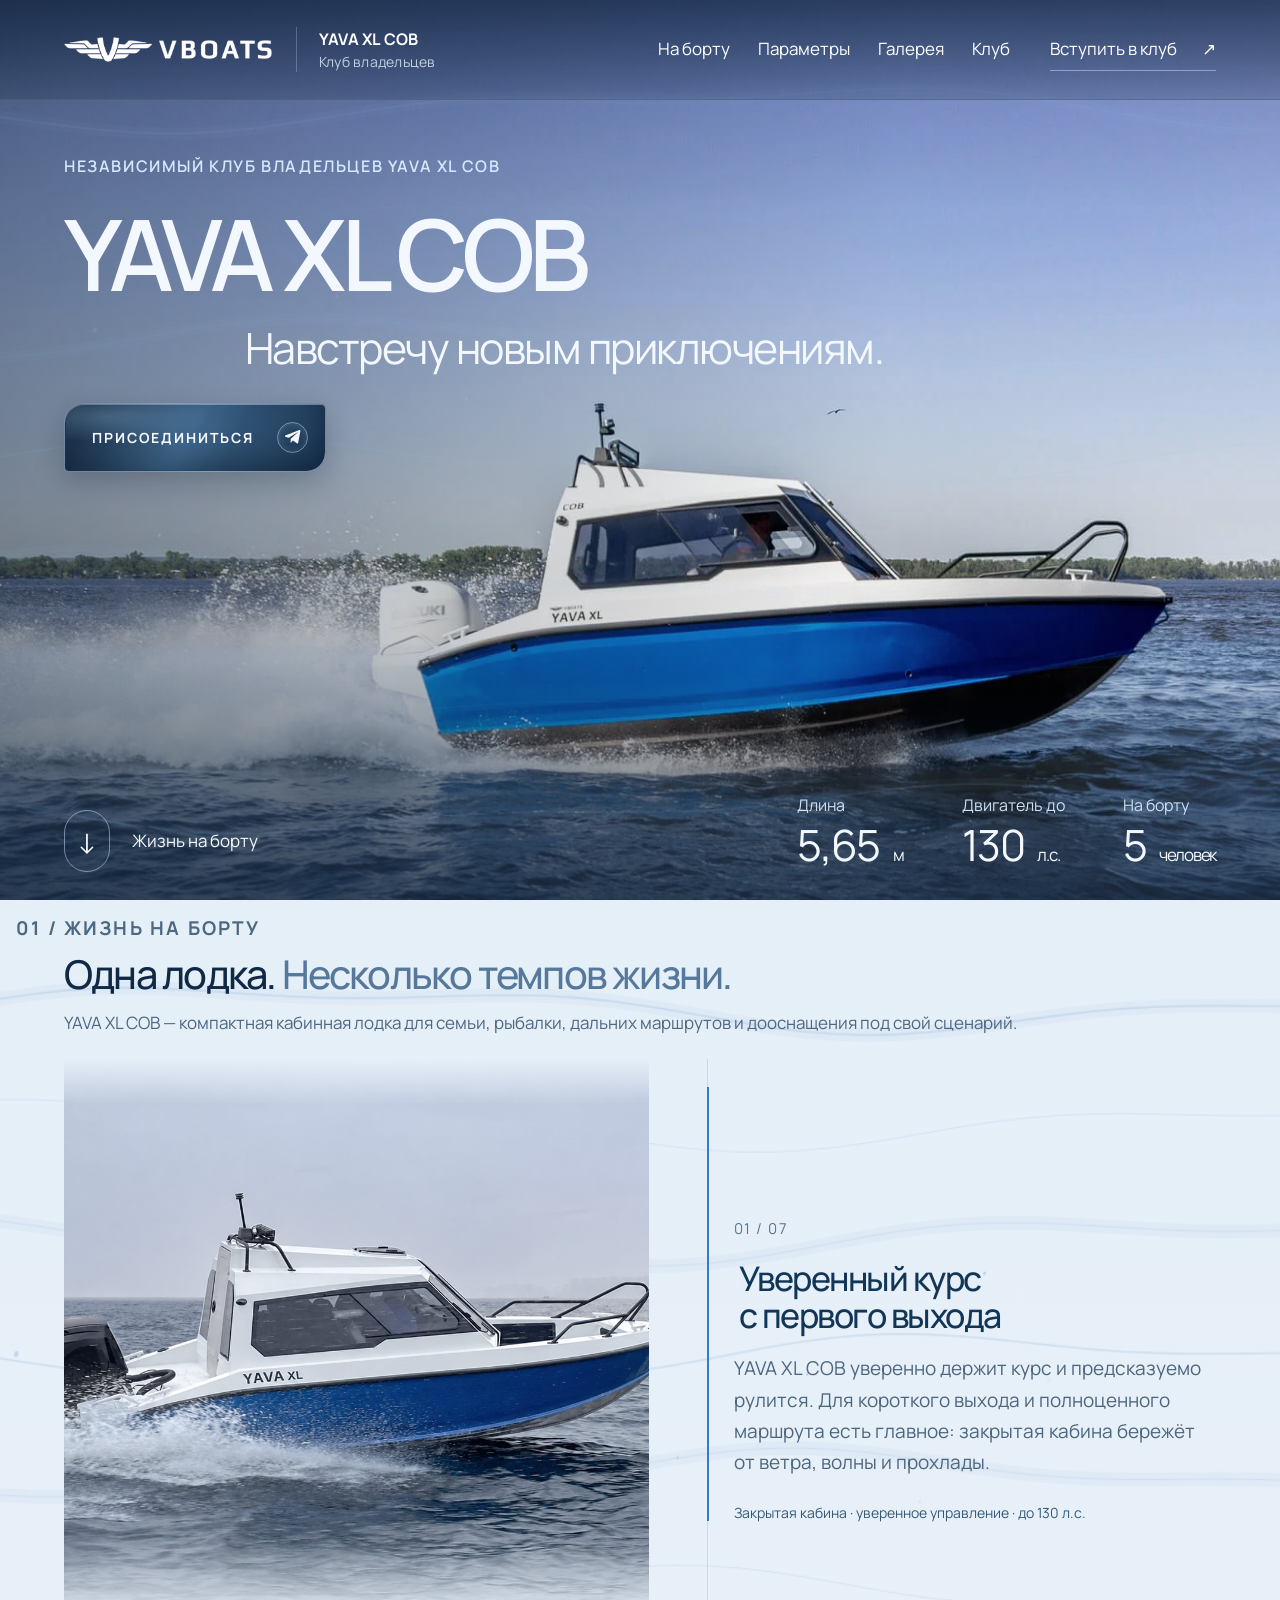
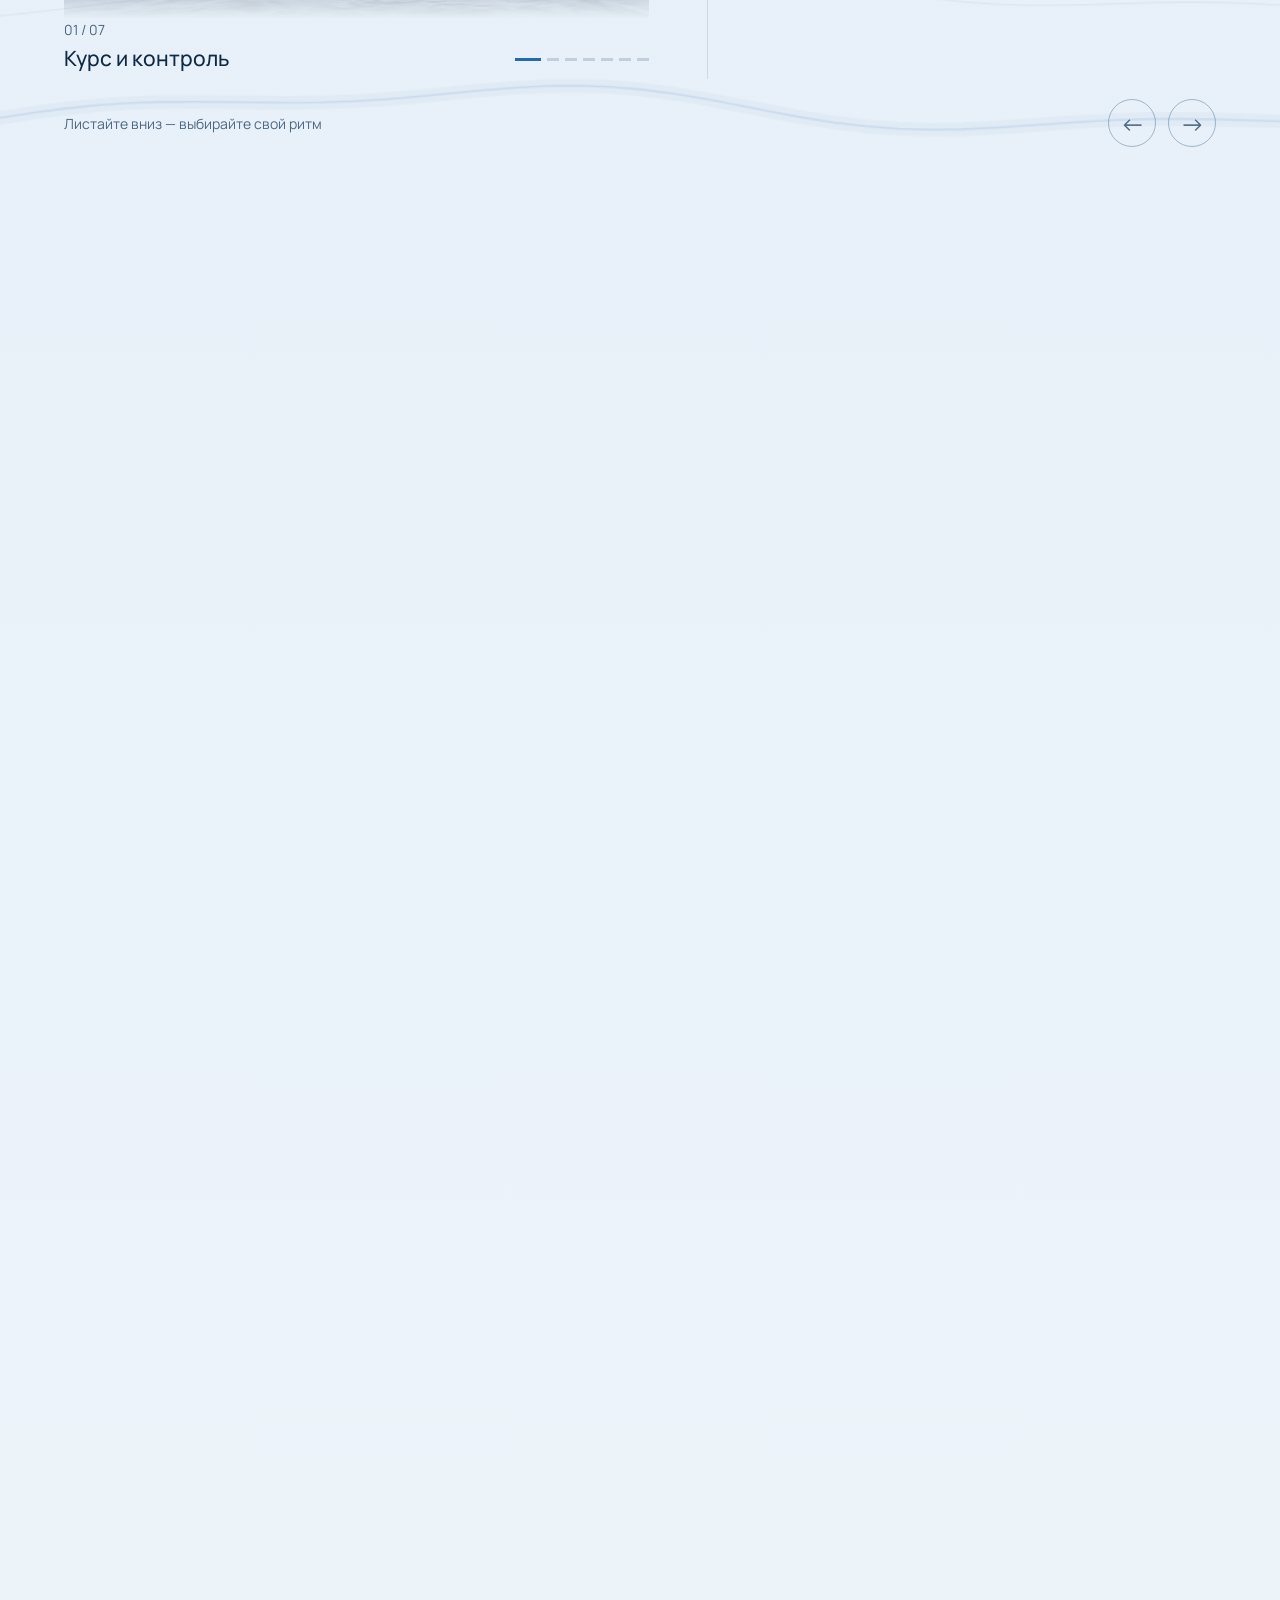
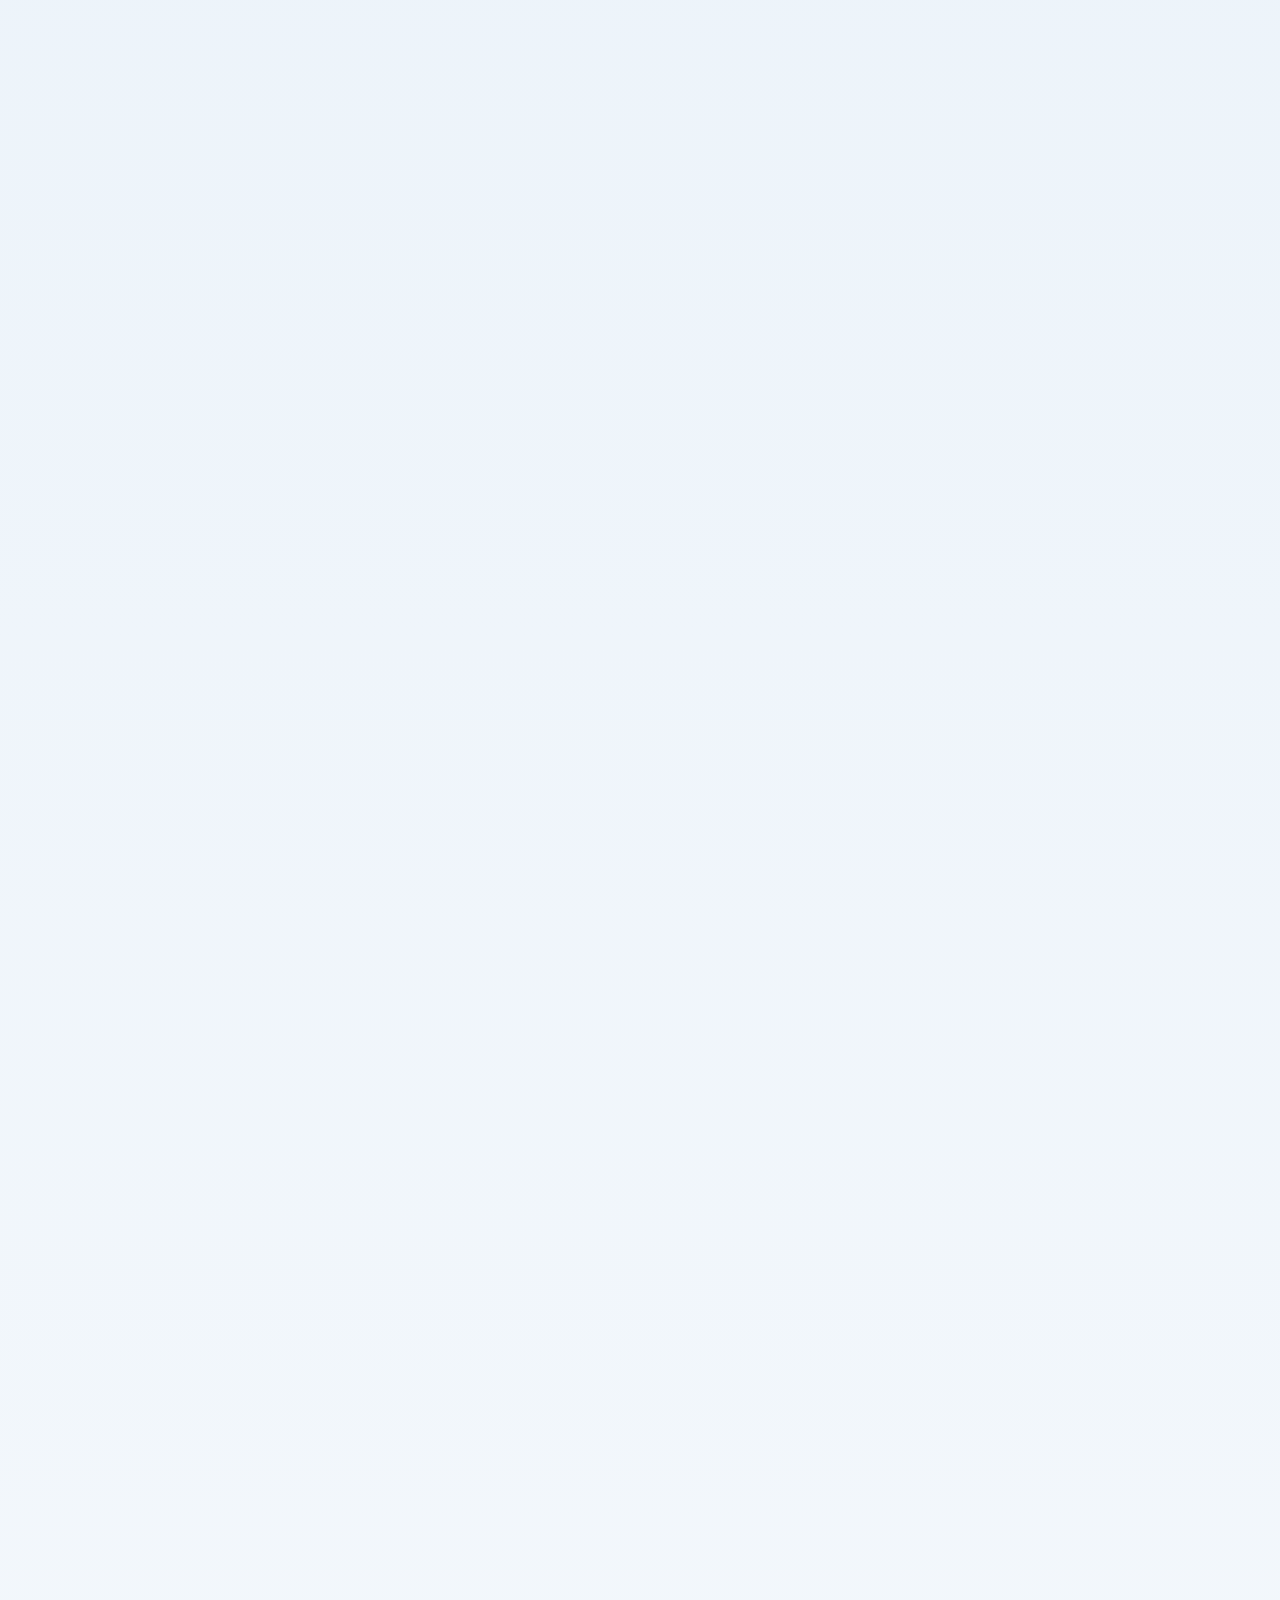
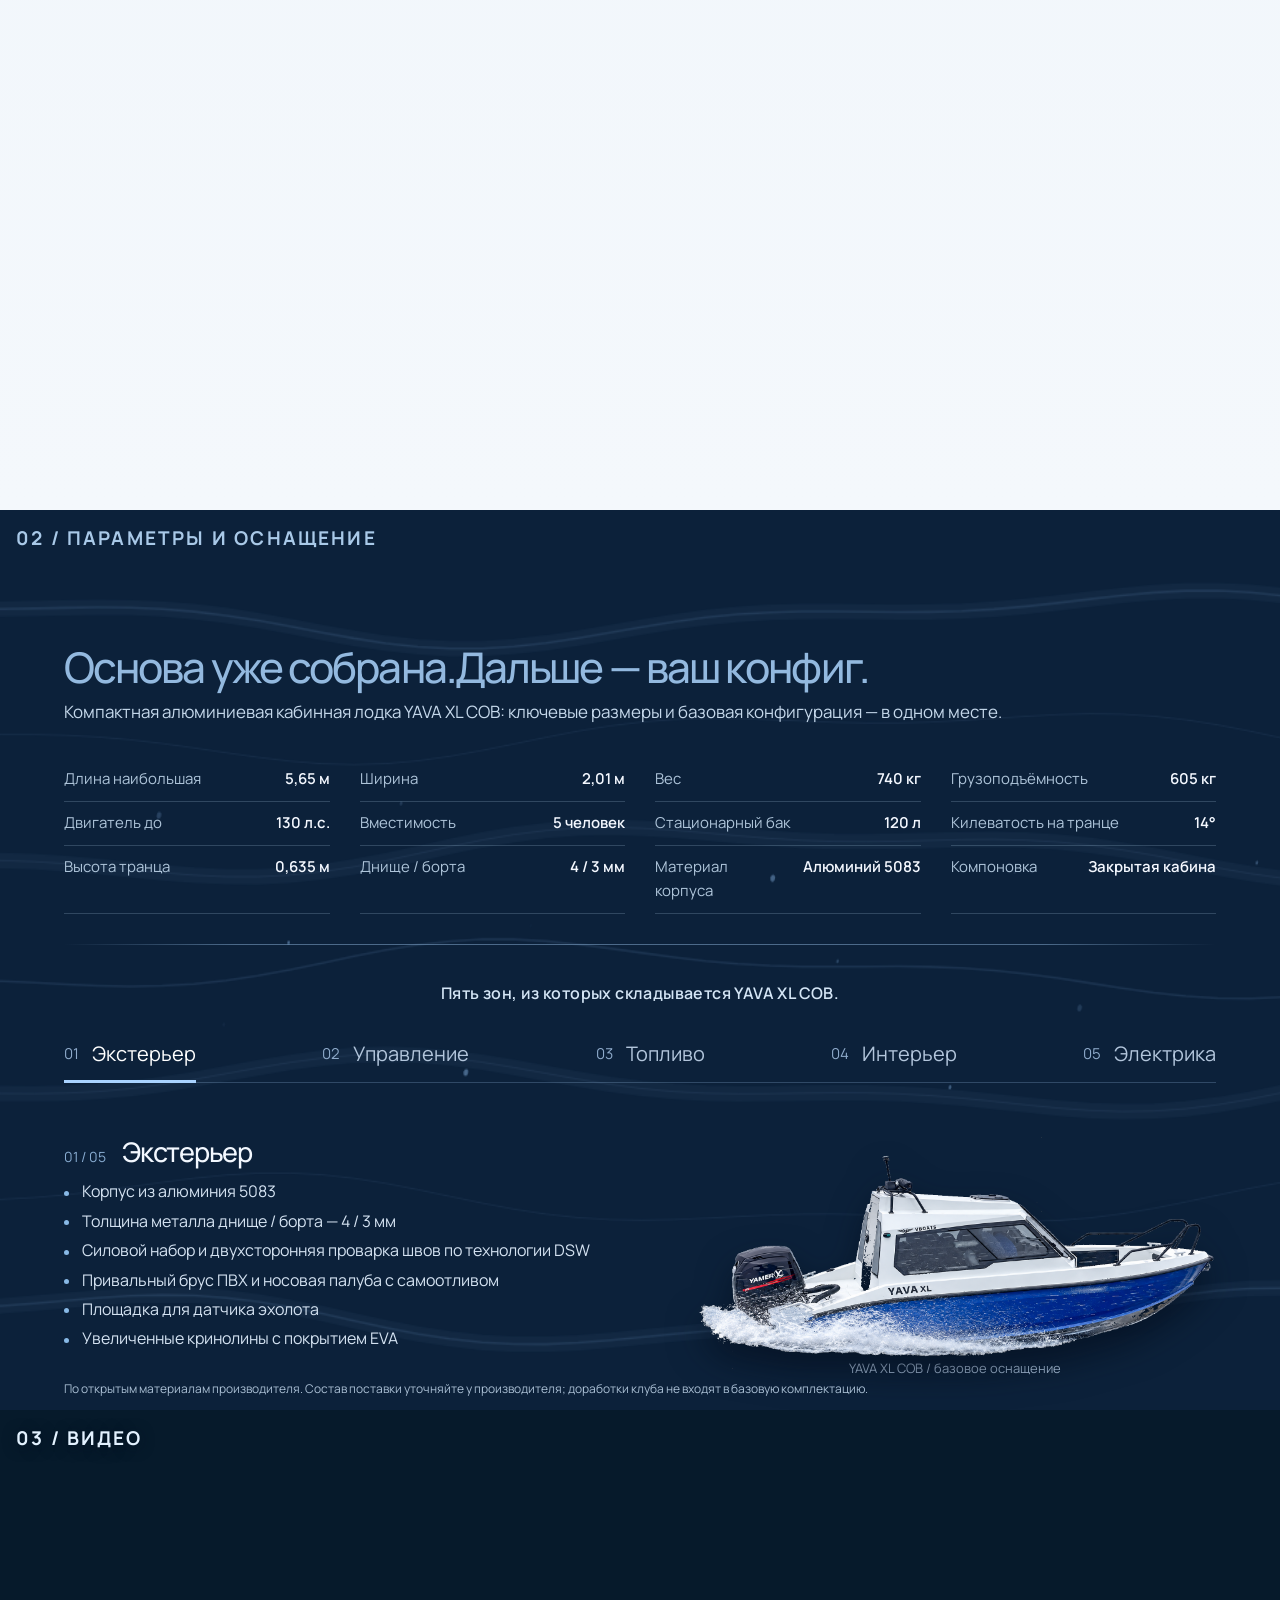
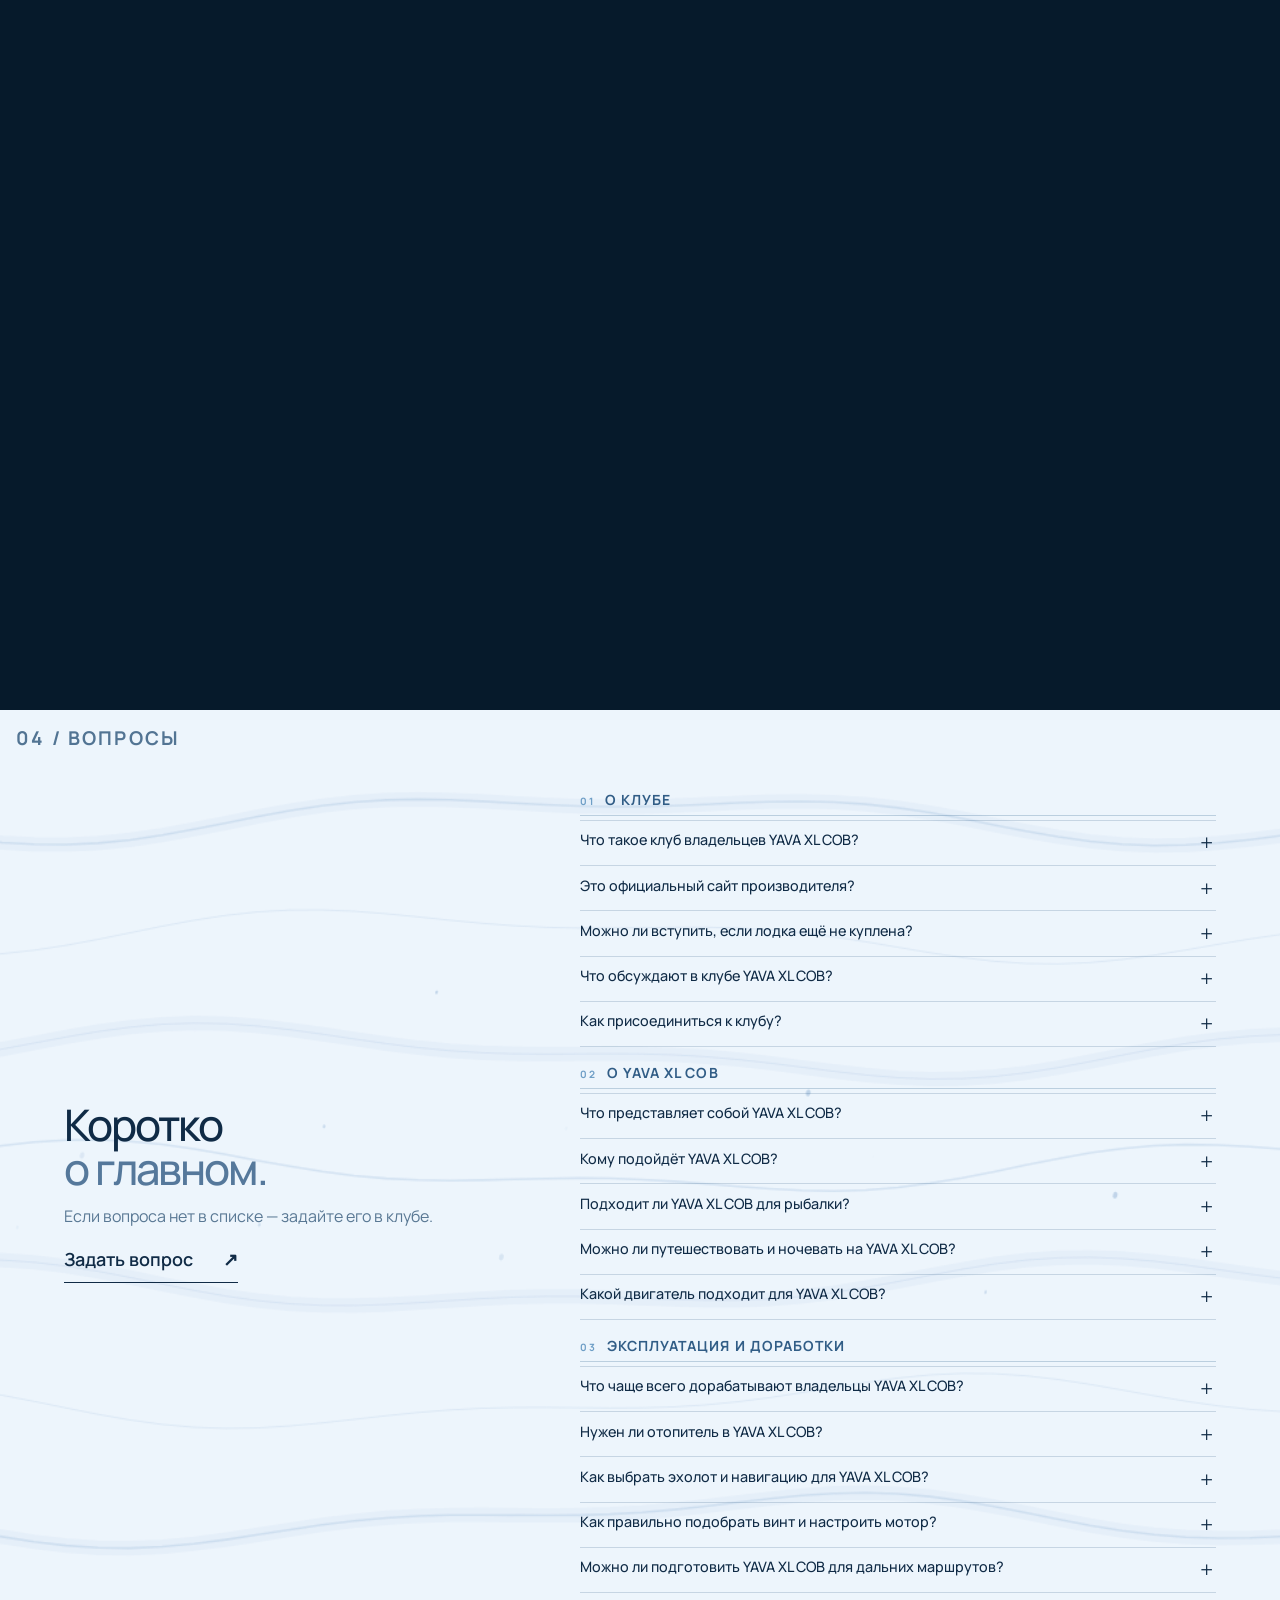
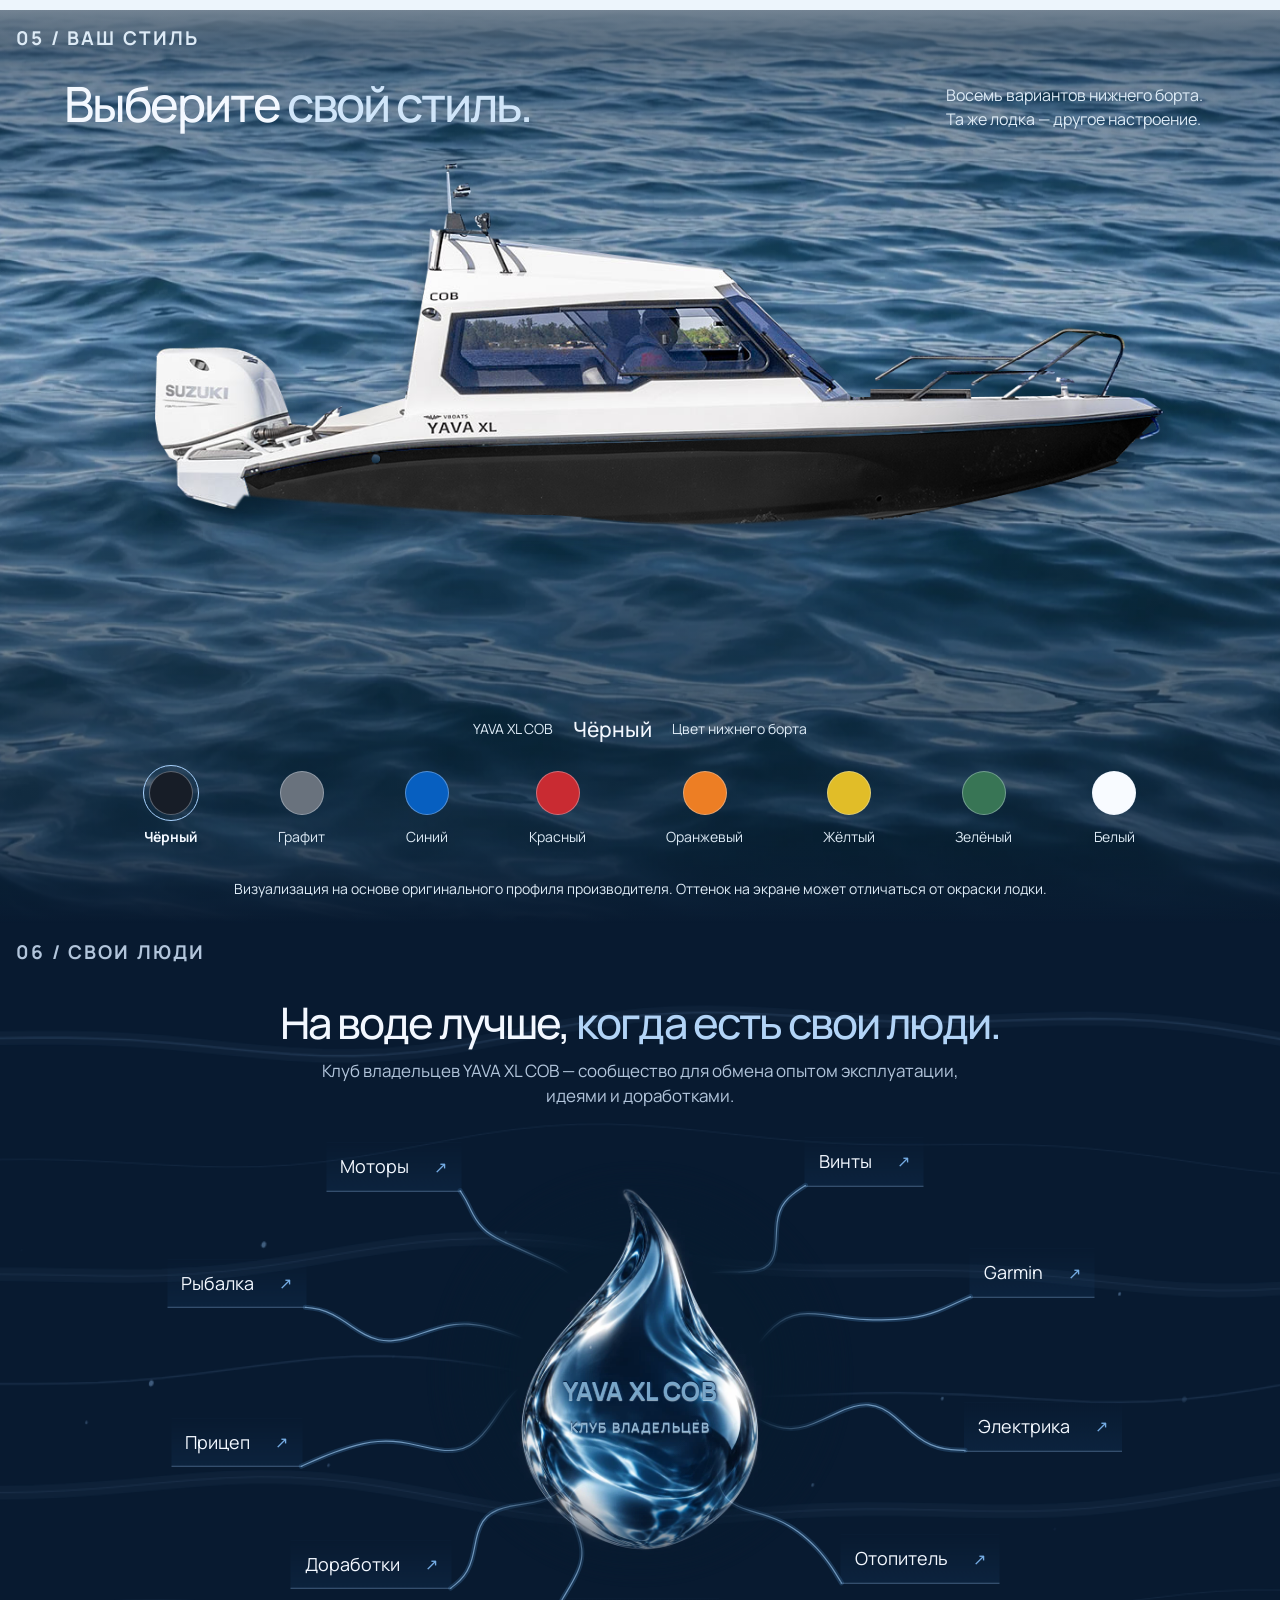
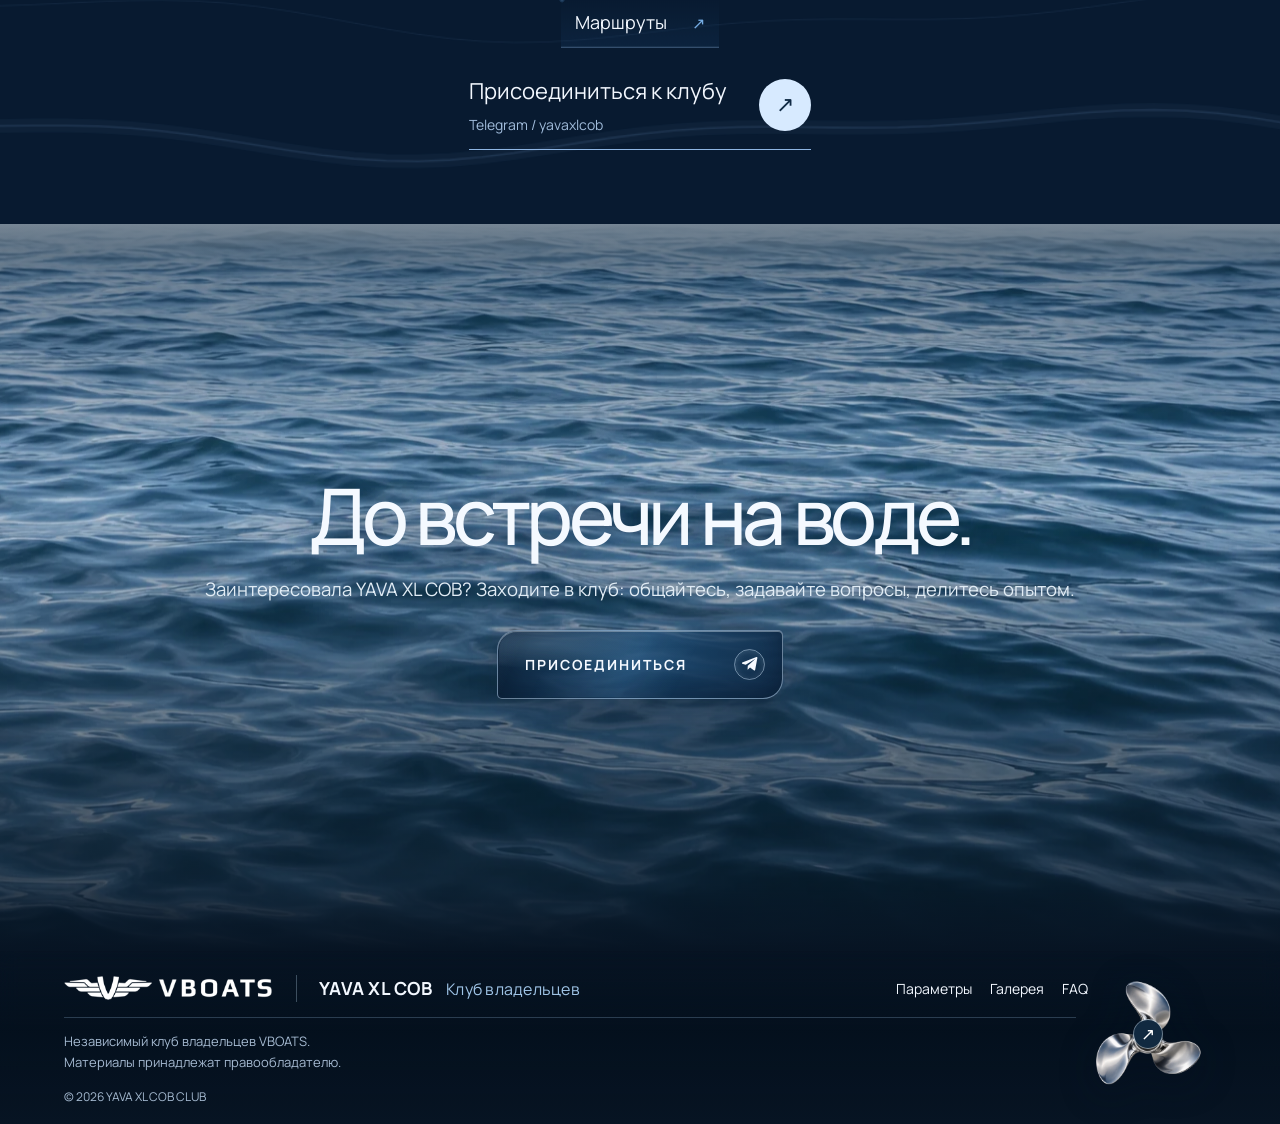
==== commit dcaef6b6: "Polish mobile hero and footer alignment" ====
--- a/index.html
+++ b/index.html
@@ -126,7 +126,7 @@
         <canvas class="water" data-water aria-hidden="true"></canvas>
         <p class="eyebrow chapter-index">04 / Вопросы</p>
         <div class="container faq-grid">
-          <div class="faq-intro"><h2 id="faq-title">Коротко<br><span>о главном.</span></h2><p>Если вопроса нет в списке — задайте его в клубе.</p><a class="inline-link" href="https://t.me/yavaxlcob" target="_blank" rel="noopener noreferrer">Задать вопрос <span aria-hidden="true">↗</span></a></div>
+          <div class="faq-intro"><h2 id="faq-title">Коротко <br><span>о главном.</span></h2><p>Если вопроса нет в списке — задайте его в клубе.</p><a class="inline-link" href="https://t.me/yavaxlcob" target="_blank" rel="noopener noreferrer">Задать вопрос <span aria-hidden="true">↗</span></a></div>
           <div class="faq-list faq-groups">
             <section class="faq-group" aria-labelledby="faq-club-title"><h3 class="faq-group-title" id="faq-club-title"><span>01</span>О клубе</h3>
               <details><summary aria-expanded="false" aria-controls="faq-answer-1">Что такое клуб владельцев YAVA XL COB?<b aria-hidden="true">+</b></summary><p id="faq-answer-1">Это независимое сообщество владельцев и тех, кто интересуется YAVA XL COB. Здесь обсуждают реальный опыт эксплуатации, оборудование, доработки, моторы, винты, электронику, рыбалку и маршруты. Главная ценность клуба — практический опыт людей, которые действительно пользуются этой лодкой.</p></details>
--- a/styles.css
+++ b/styles.css
@@ -831,7 +831,7 @@
 /* Final mobile polish: keep each line natural, centered and within the phone viewport. */
 @media(max-width:600px){
  .hero .eyebrow{font-size:clamp(10px,3.05vw,13px);letter-spacing:.035em;text-align:center;text-align-last:auto;word-spacing:normal}
- .hero h1{font-size:clamp(40px,11.1vw,59px)}
+ .hero h1{font-size:clamp(49px,14.65vw,60px)}
  .build-section h2{justify-content:center;text-align:center;text-align-last:auto;word-spacing:normal}
  .build-section h2 .build-title-primary{color:#f3f8ff}
  .build-section h2 .build-title-secondary{color:#93b9df}
@@ -846,7 +846,7 @@
  .closing-section .site-footer{padding:24px 0 18px}
  .closing-section .footer-top{display:flex;flex-direction:column;align-items:center;gap:0;padding-bottom:15px;text-align:center}
  .closing-section .footer-top .brand{margin:0 auto;justify-content:center}
- .closing-section .footer-top .brand img{width:clamp(168px,49vw,196px)}
+ .closing-section .footer-top .brand img{width:clamp(224px,64vw,252px)}
  .closing-section .footer-top nav{display:flex;justify-content:center;align-items:center;flex-wrap:wrap;margin:18px 0 0;gap:11px 18px;font-size:14px}
  .closing-section .footer-video-link{display:inline}
  .closing-section .footer-propeller{display:none}
@@ -859,6 +859,6 @@
 }
 
 @media(max-width:360px){
- .hero h1{font-size:39px}
+ .hero h1{font-size:50px}
  .closing-section .footer-top nav{gap:9px 15px;font-size:13px}
 }
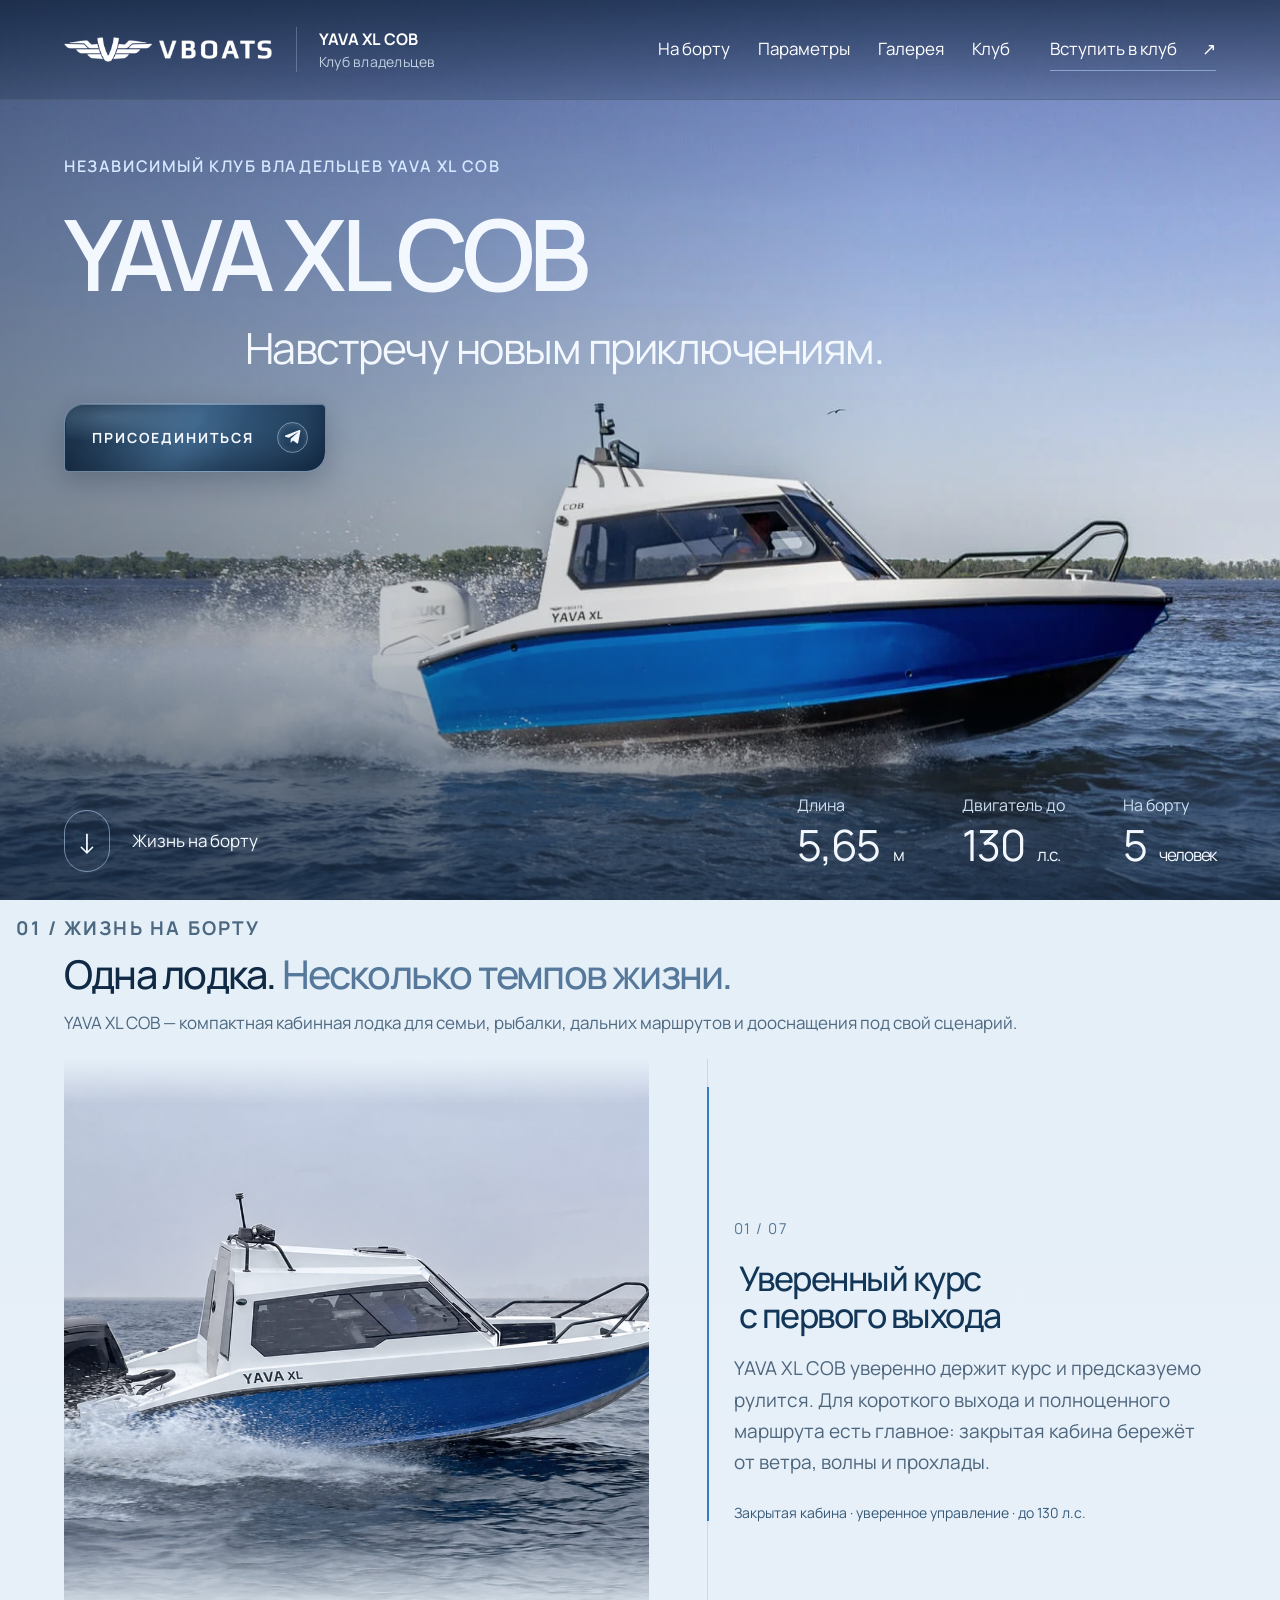
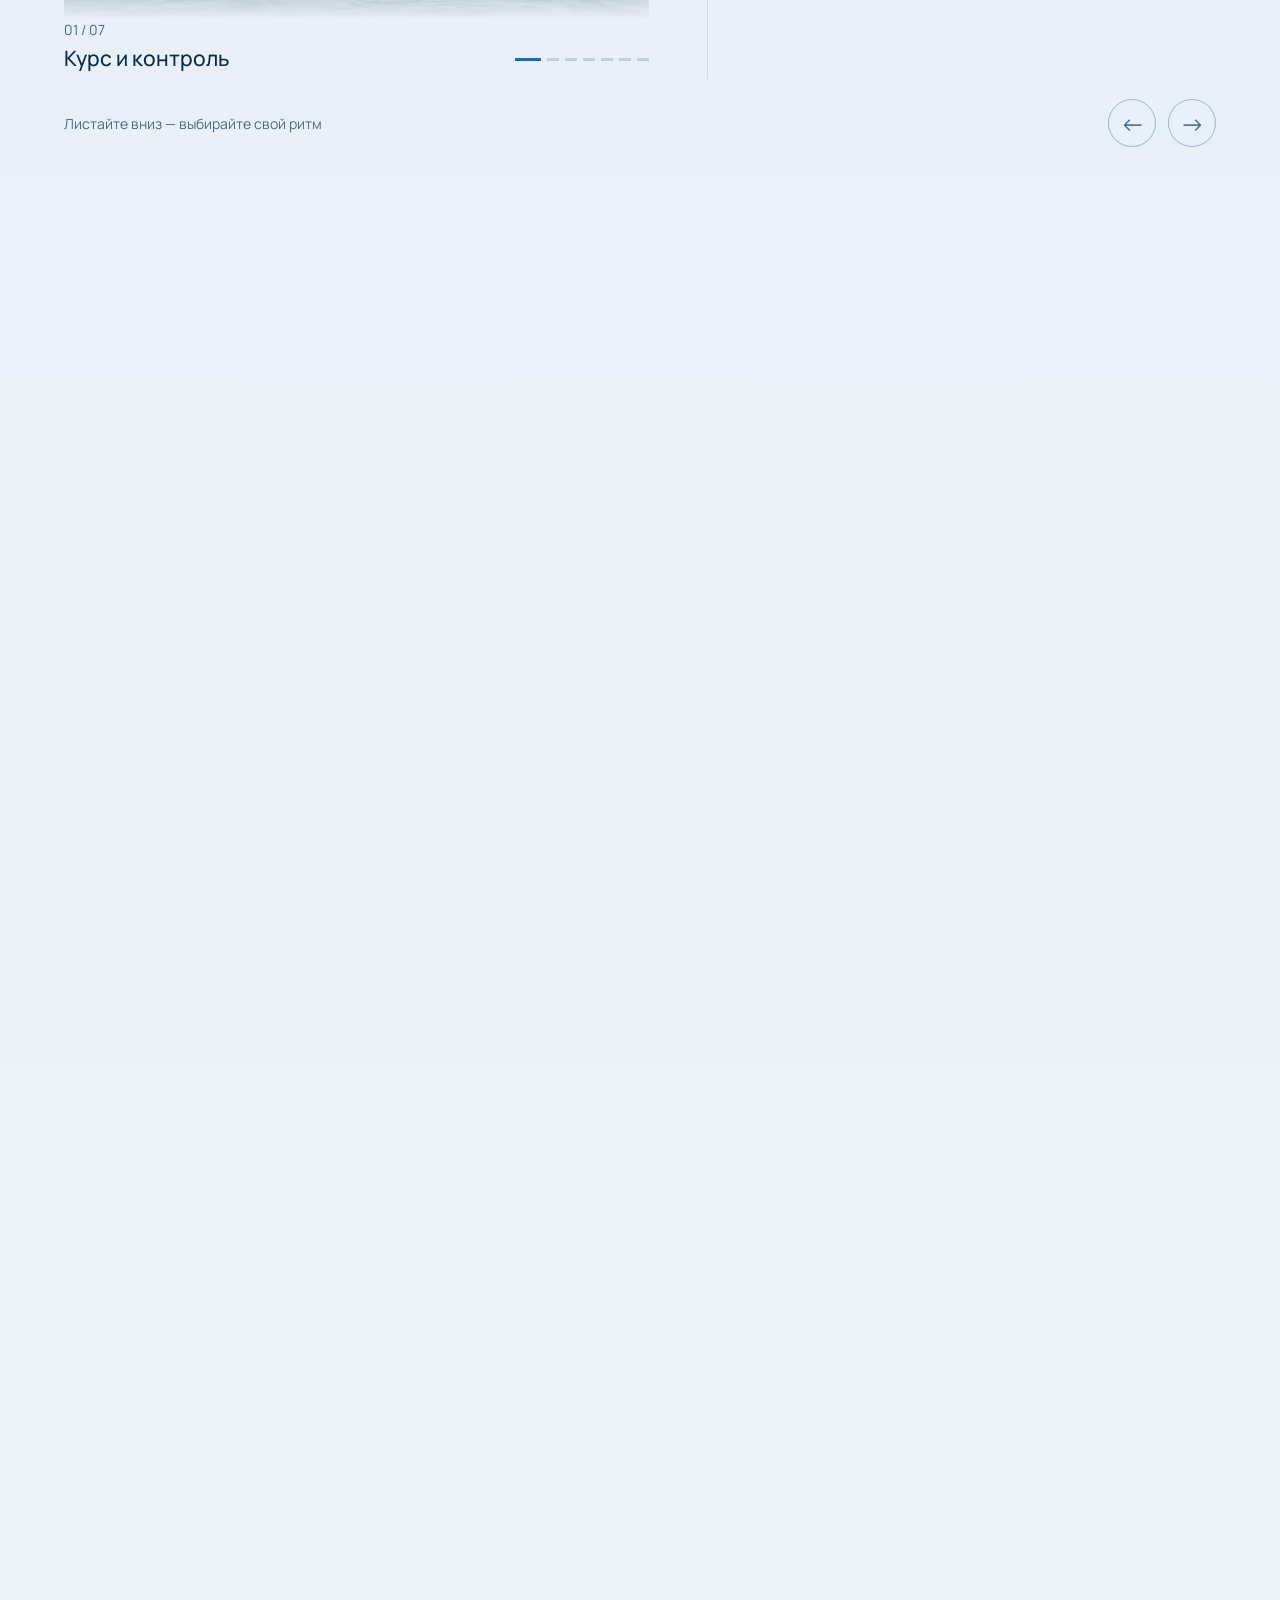
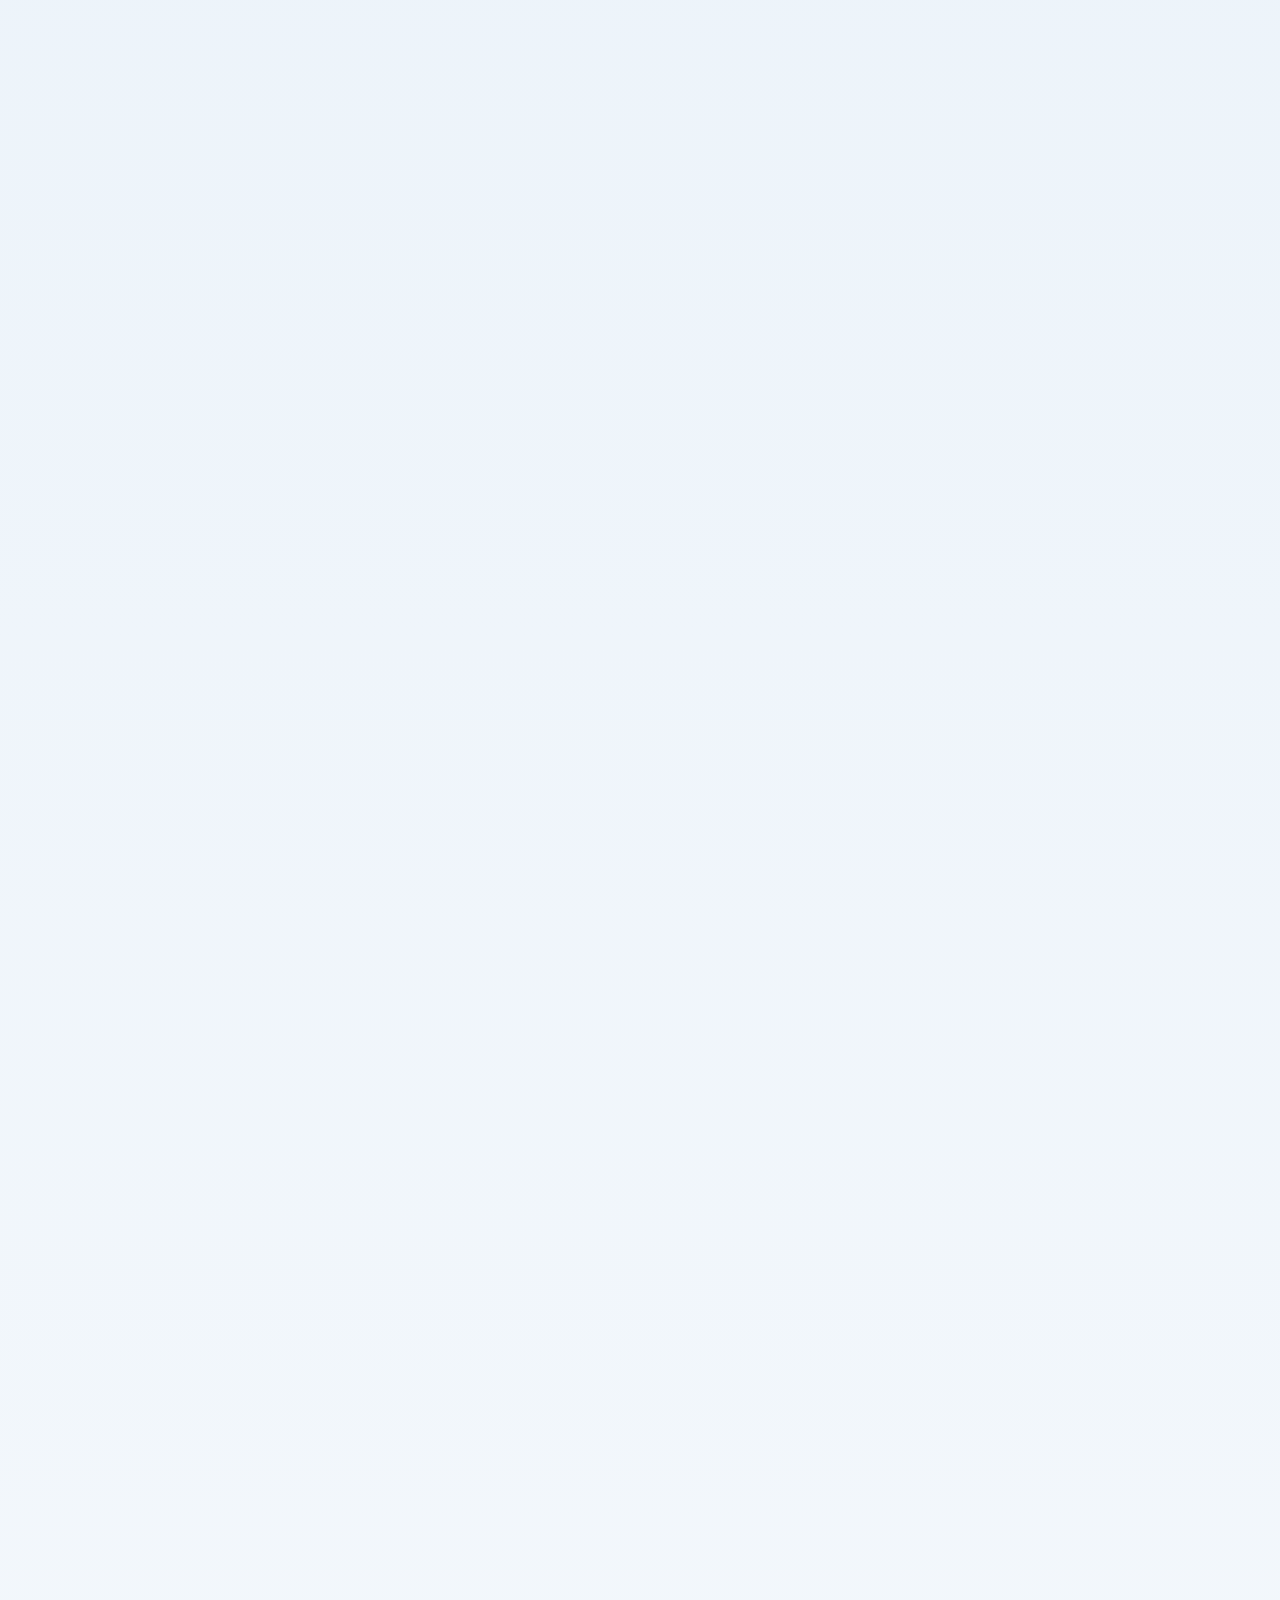
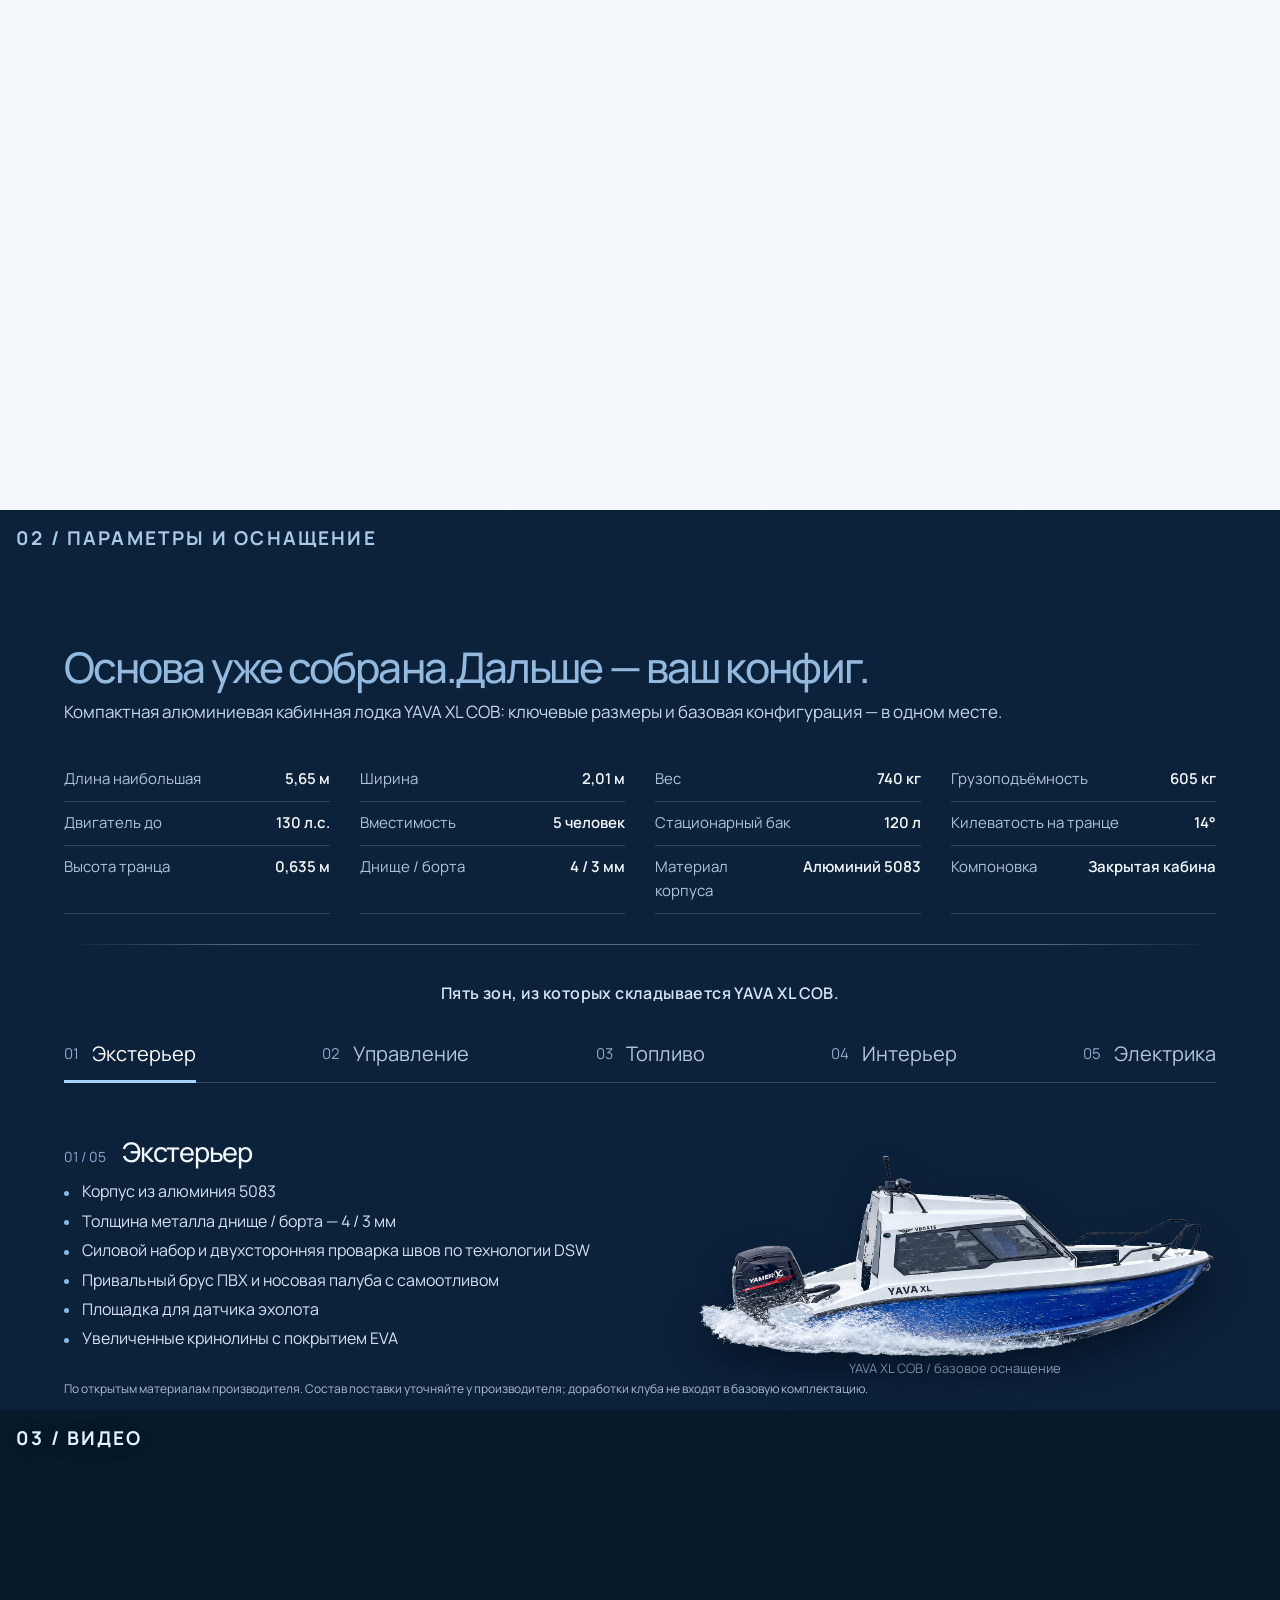
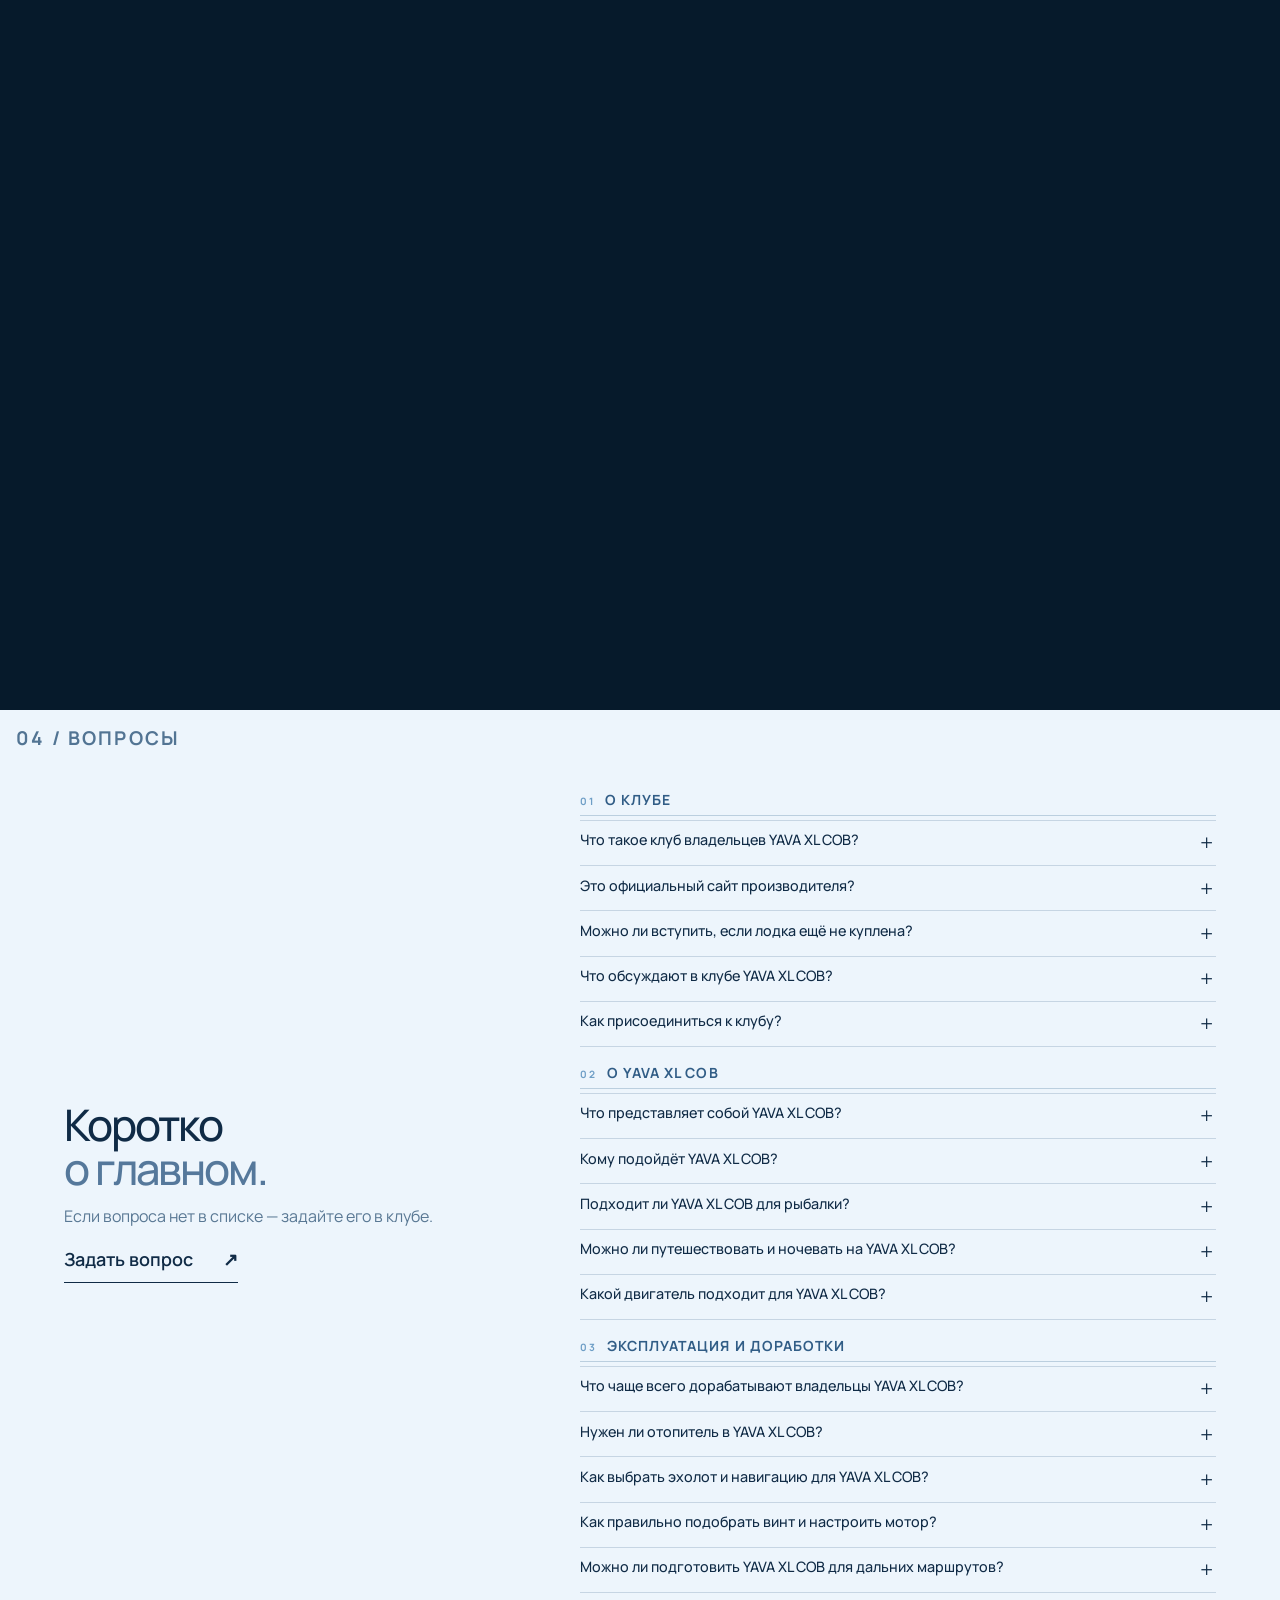
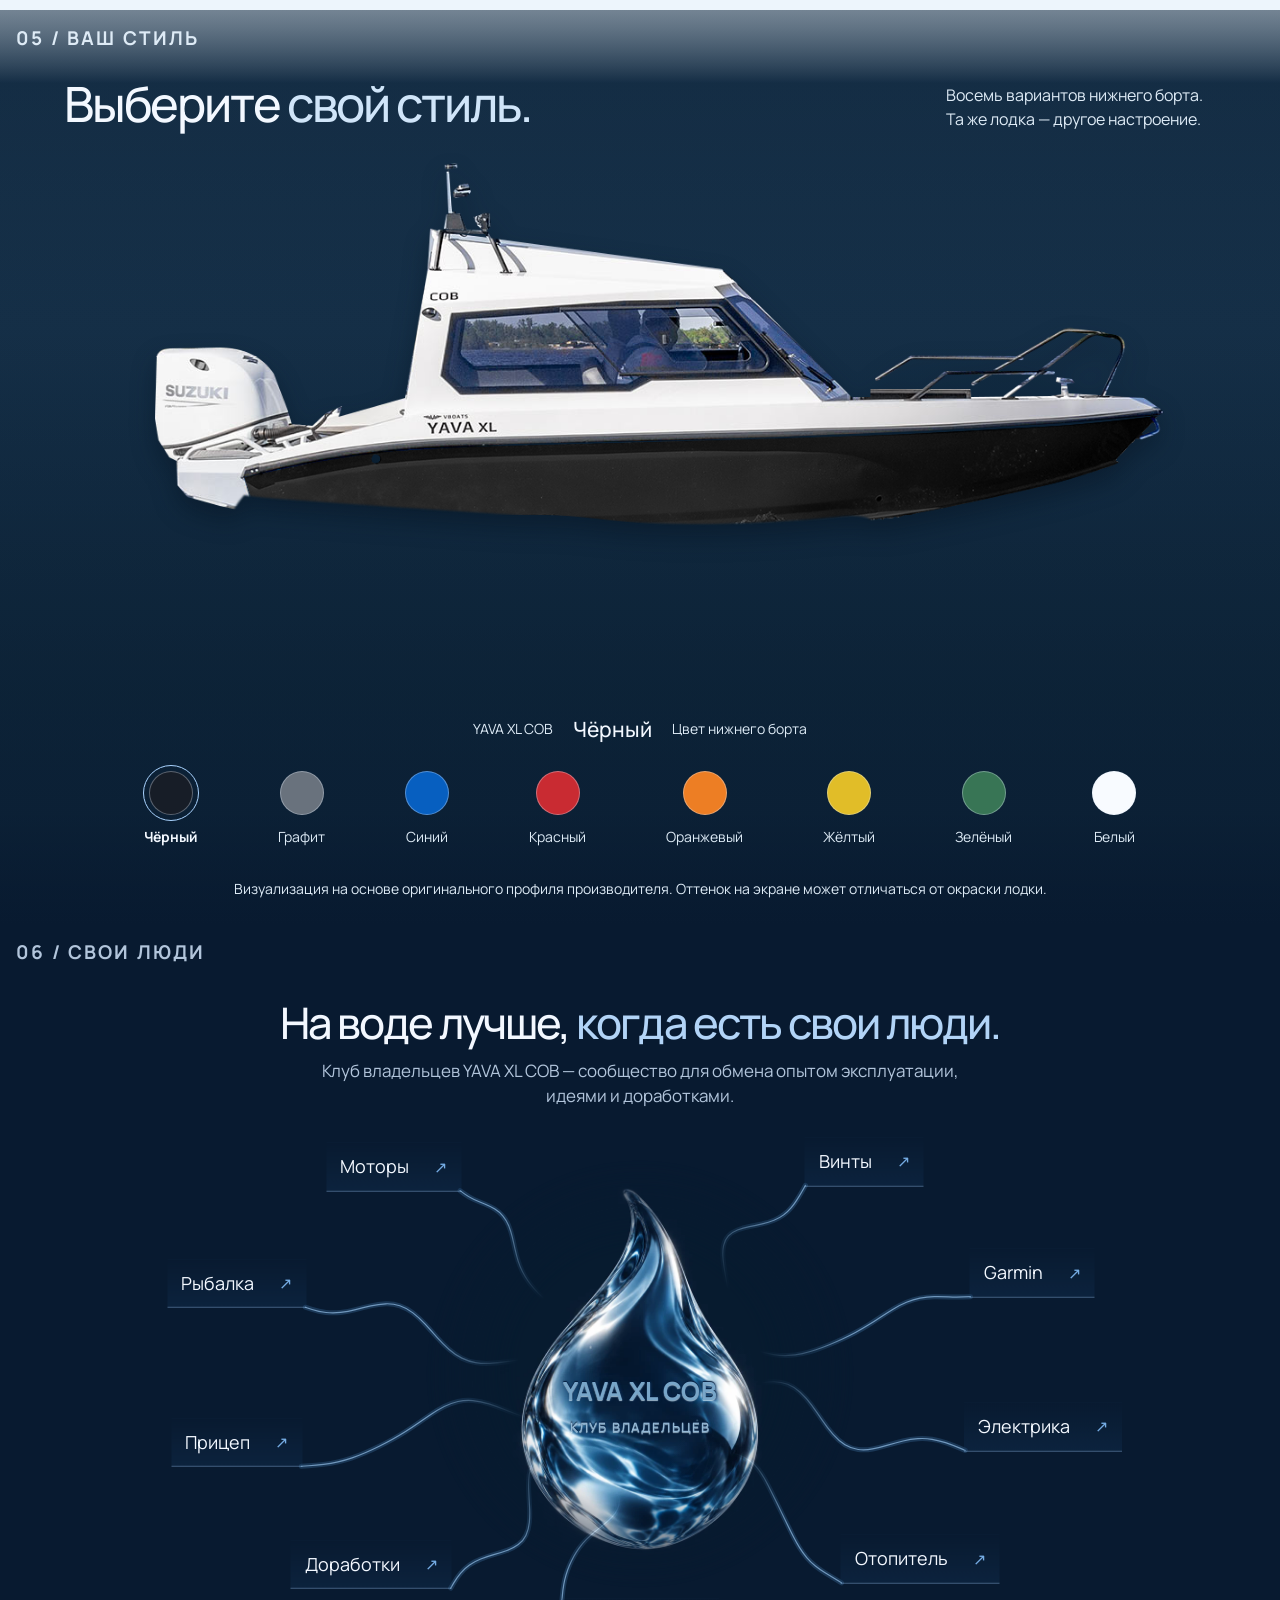
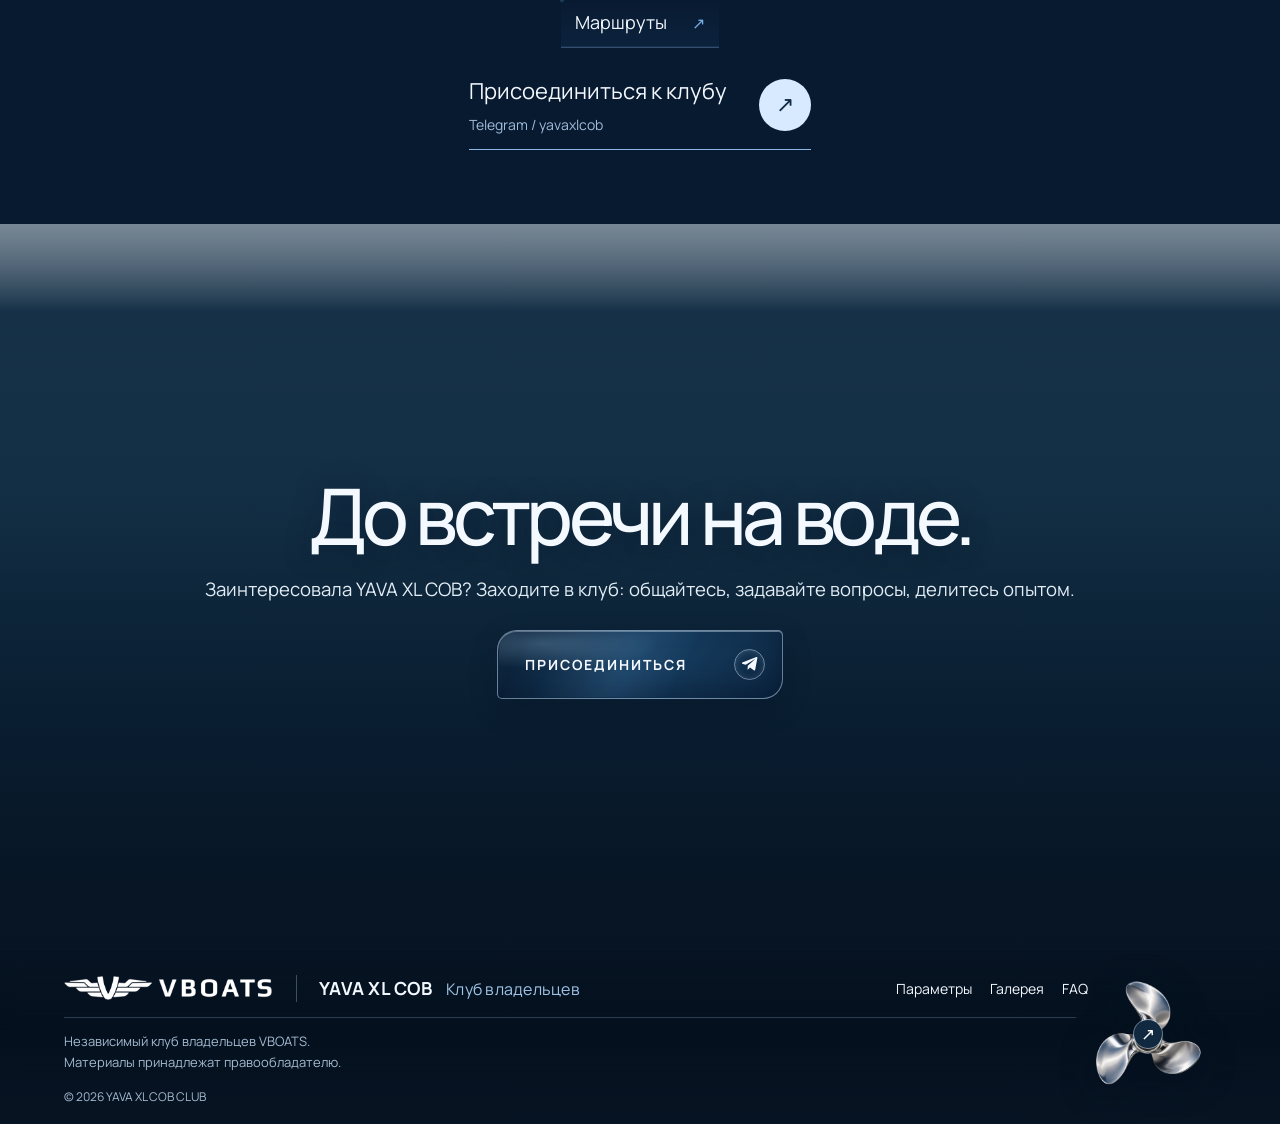
==== commit c231f596: "Add Yandex Metrika and Telegram goal" ====
--- a/index.html
+++ b/index.html
@@ -31,6 +31,26 @@
     <link href="https://fonts.googleapis.com/css2?family=Manrope:wght@400;500;600;700;800&display=swap" rel="stylesheet" />
     <link rel="stylesheet" href="styles.css" />
     <title>YAVA XL COB — клуб владельцев, отзывы и доработки | VBOATS</title>
+    <!-- Yandex.Metrika counter -->
+    <script type="text/javascript">
+      (function(m,e,t,r,i,k,a){
+        m[i]=m[i]||function(){(m[i].a=m[i].a||[]).push(arguments)};
+        m[i].l=1*new Date();
+        for(var j=0;j<document.scripts.length;j++){if(document.scripts[j].src===r){return;}}
+        k=e.createElement(t),a=e.getElementsByTagName(t)[0],k.async=1,k.src=r,a.parentNode.insertBefore(k,a);
+      })(window,document,'script','https://mc.yandex.ru/metrika/tag.js?id=112471789','ym');
+      ym(112471789,'init',{
+        ssr:true,
+        webvisor:true,
+        clickmap:true,
+        ecommerce:'dataLayer',
+        referrer:document.referrer,
+        url:location.href,
+        accurateTrackBounce:true,
+        trackLinks:true
+      });
+    </script>
+    <!-- /Yandex.Metrika counter -->
     <script type="application/ld+json">
       {
         "@context": "https://schema.org",
@@ -59,6 +79,7 @@
     </script>
   </head>
   <body id="top">
+    <noscript><div><img src="https://mc.yandex.ru/watch/112471789" style="position:absolute;left:-9999px;" alt="" /></div></noscript>
     <a class="skip-link" href="#main">Перейти к содержанию</a>
     <a class="back-to-top" href="#top" aria-label="Вернуться в начало" aria-hidden="true" tabindex="-1"><span aria-hidden="true">↑</span></a>
     <header class="site-header" data-header>
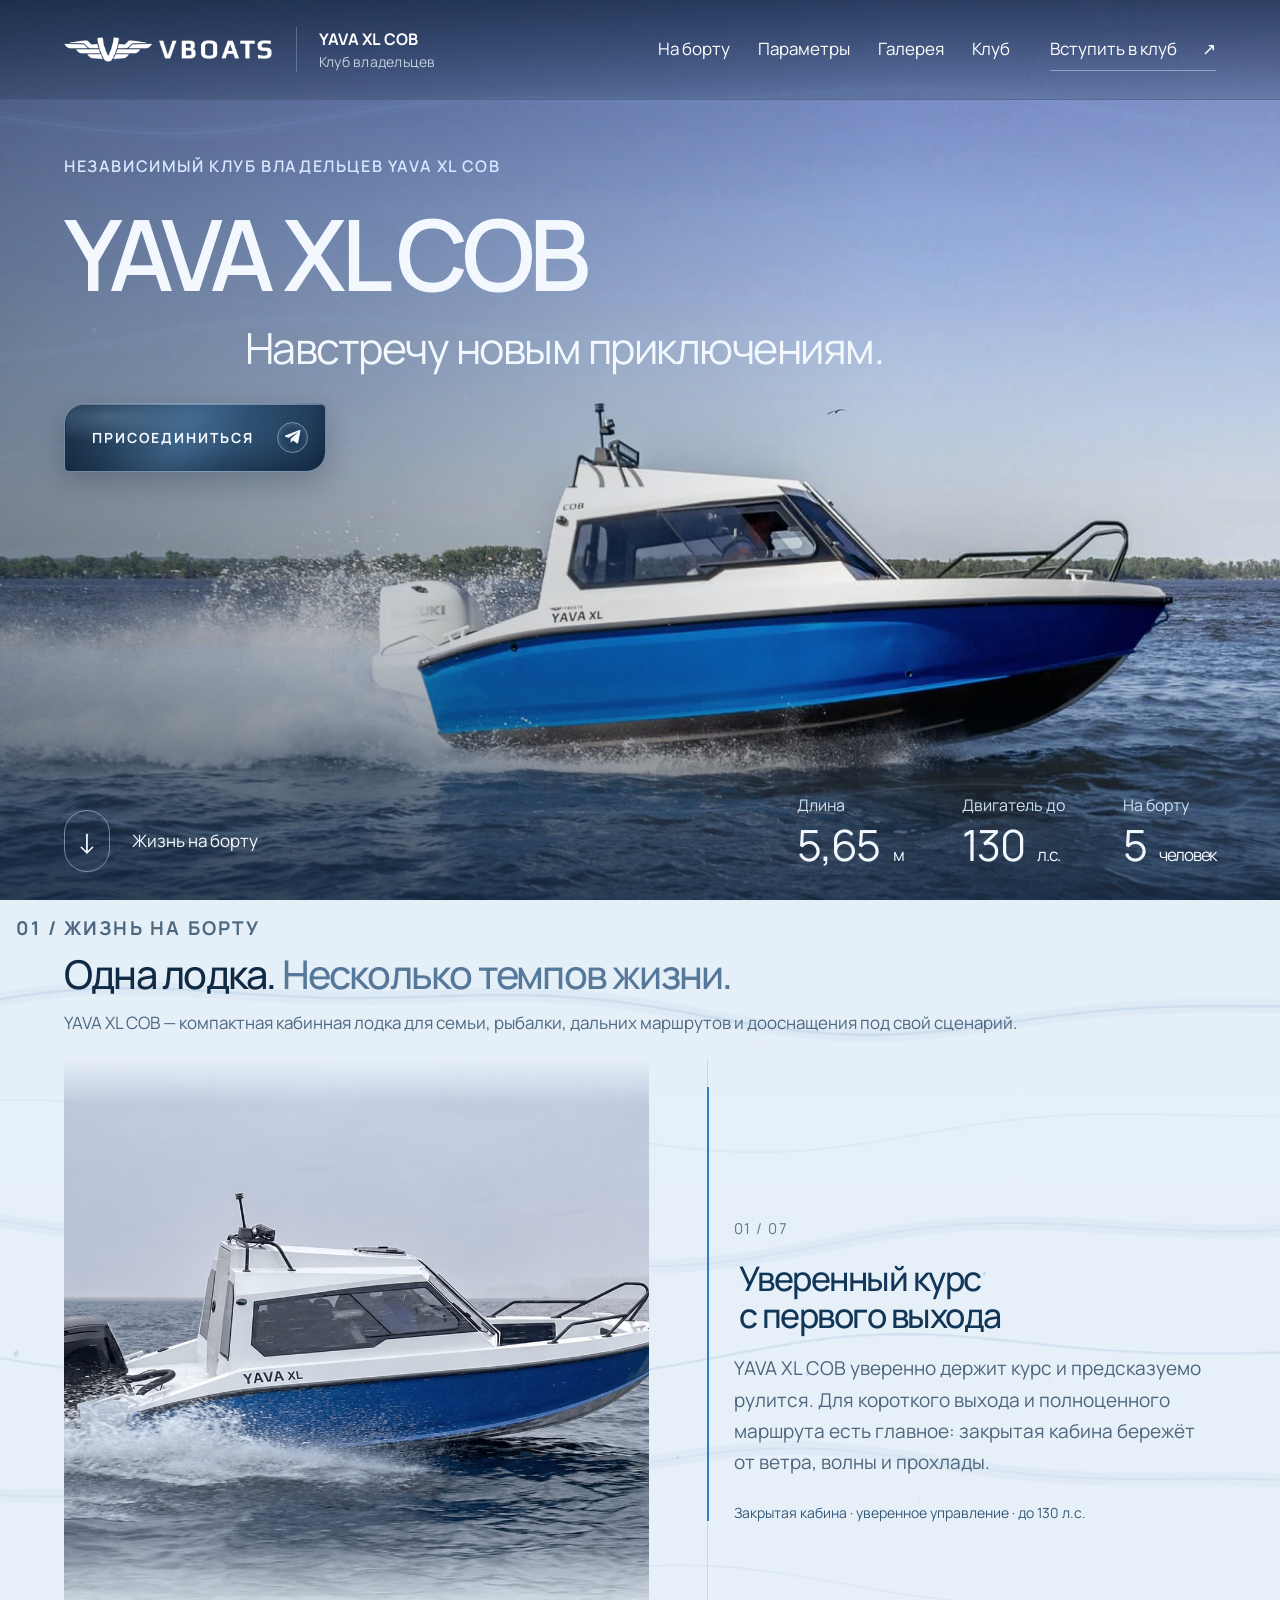
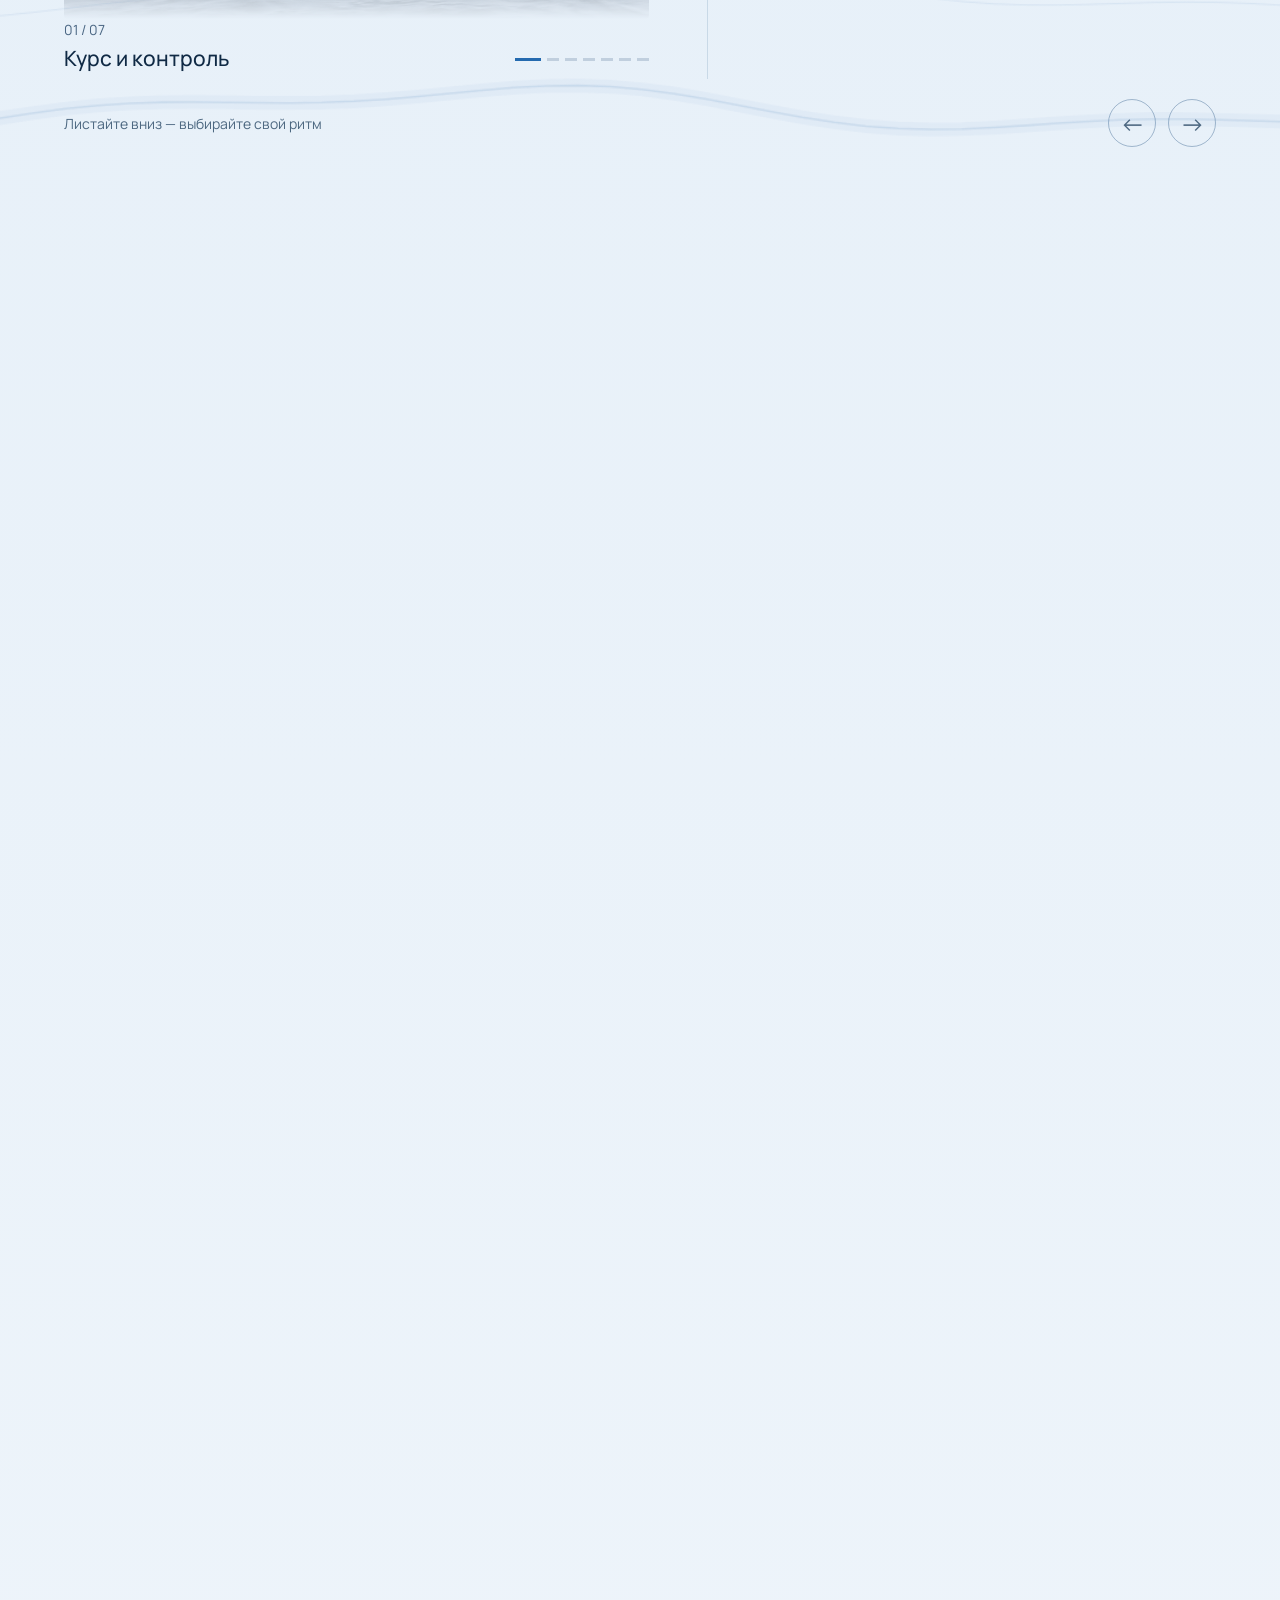
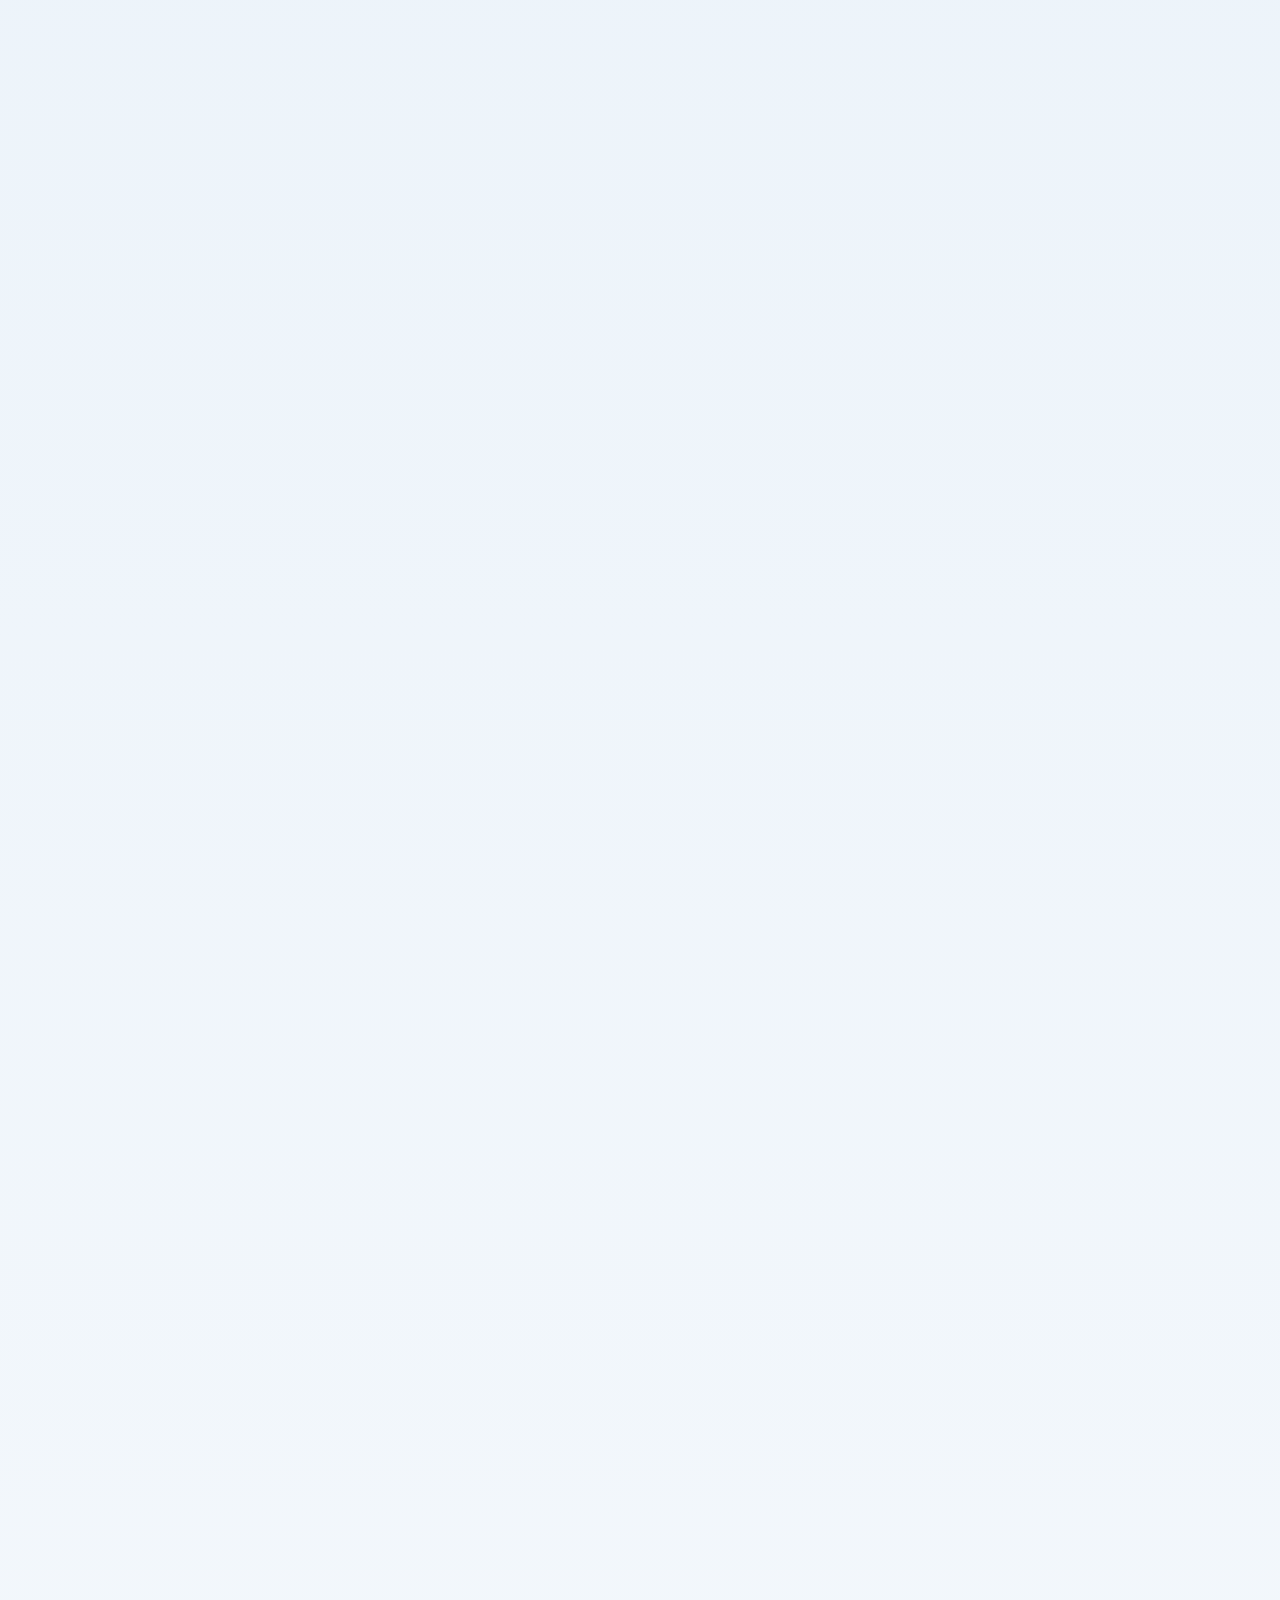
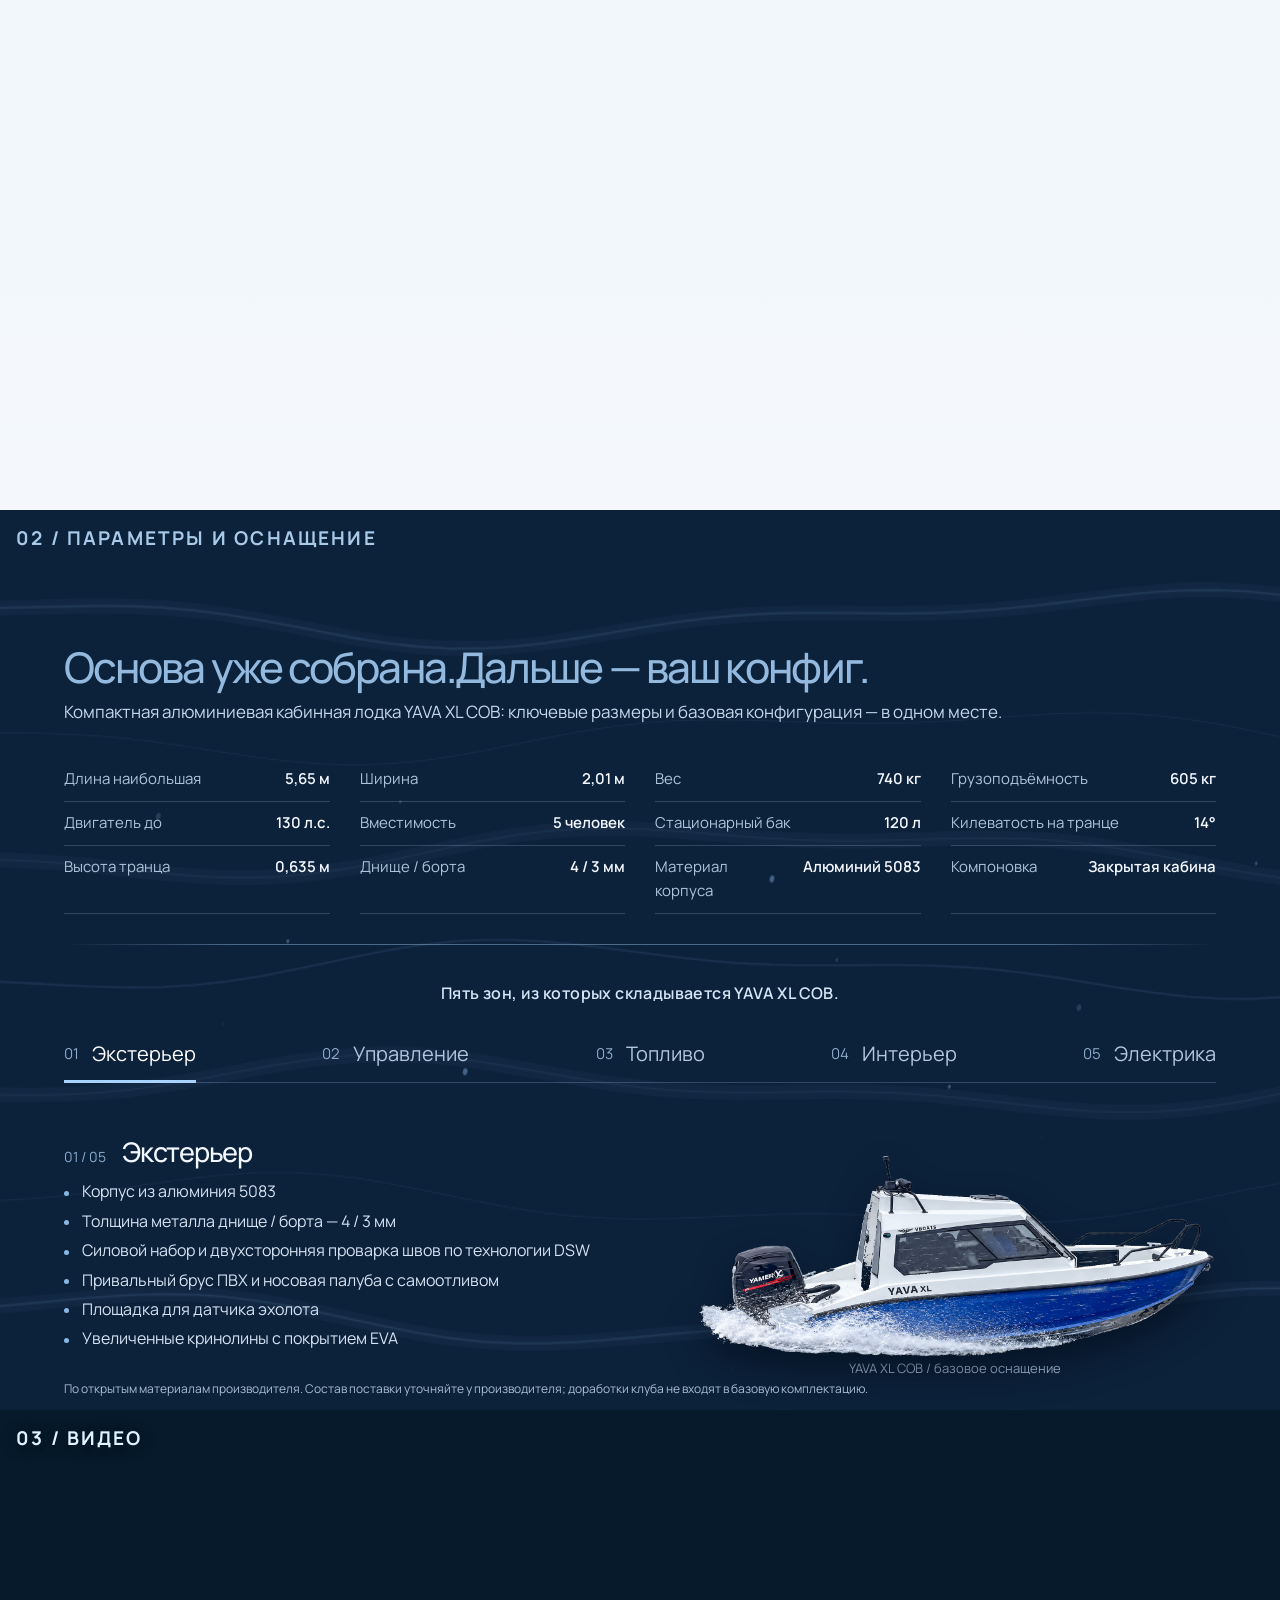
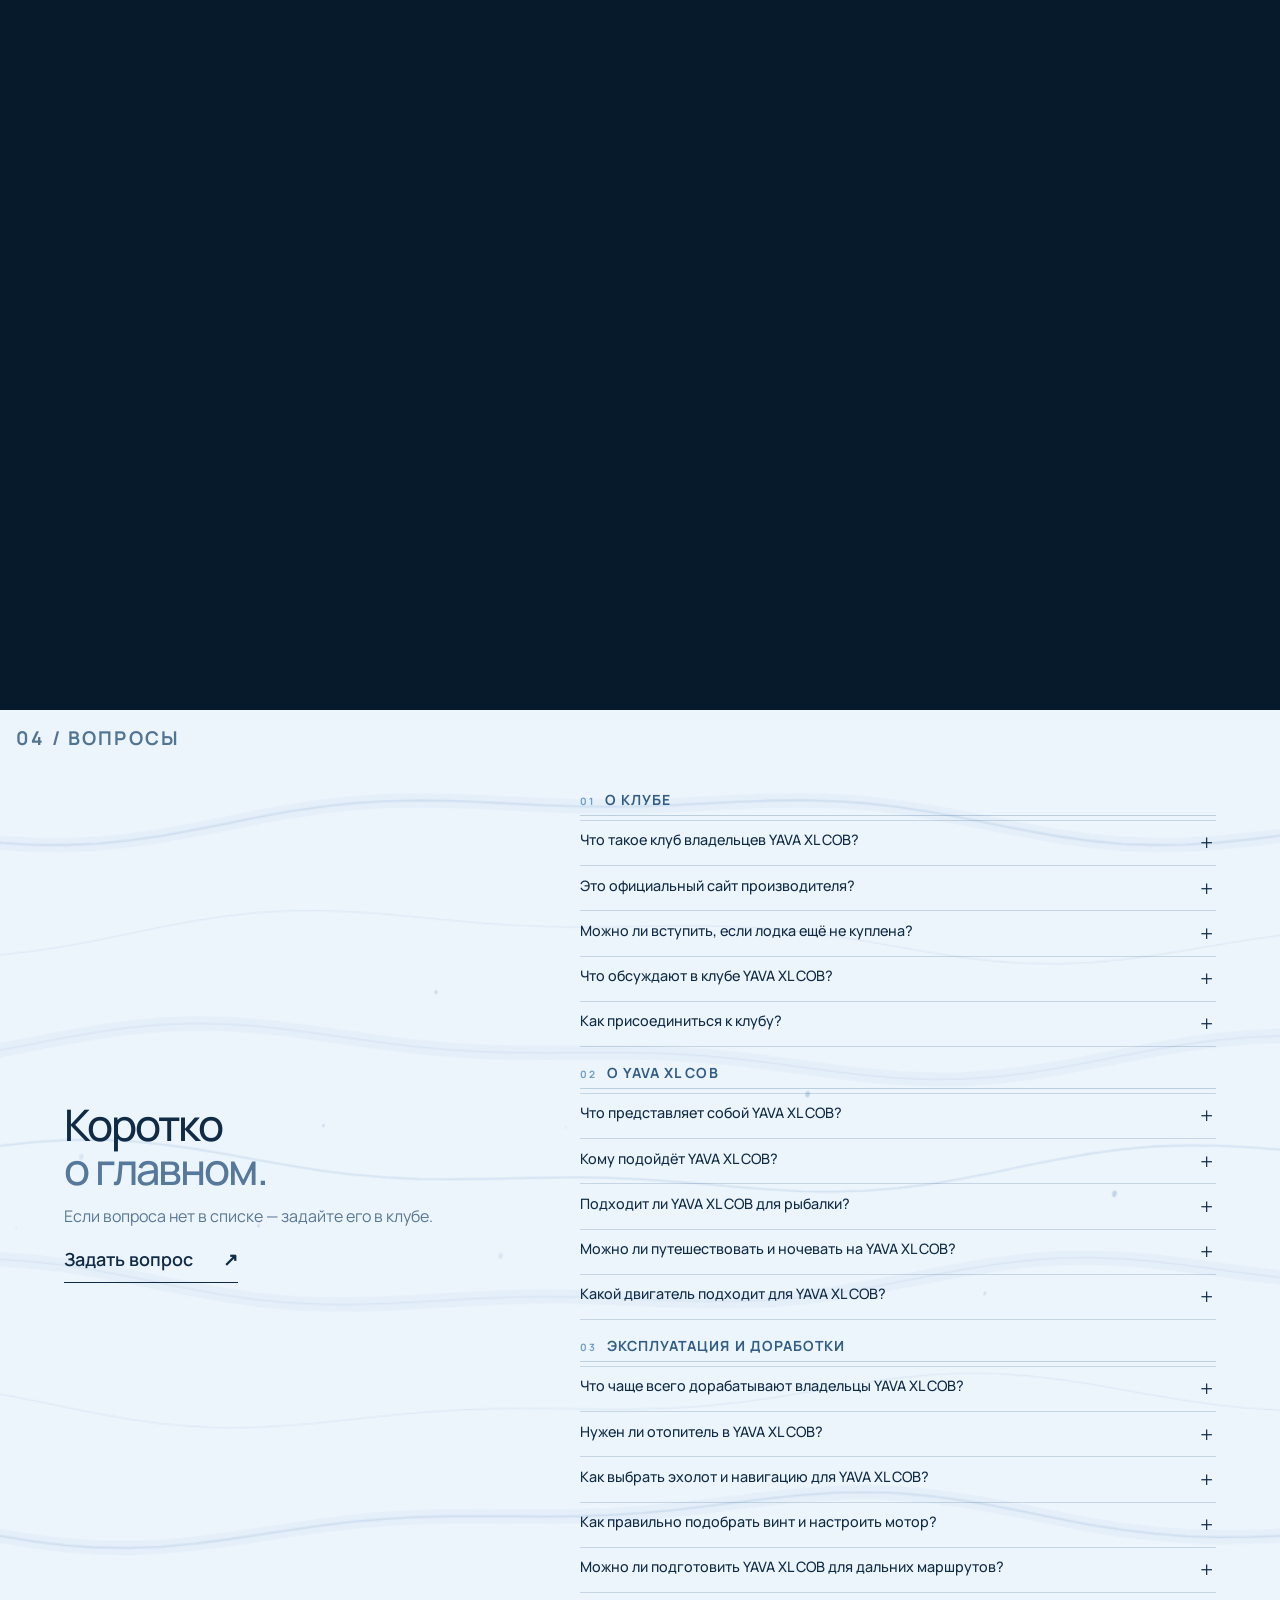
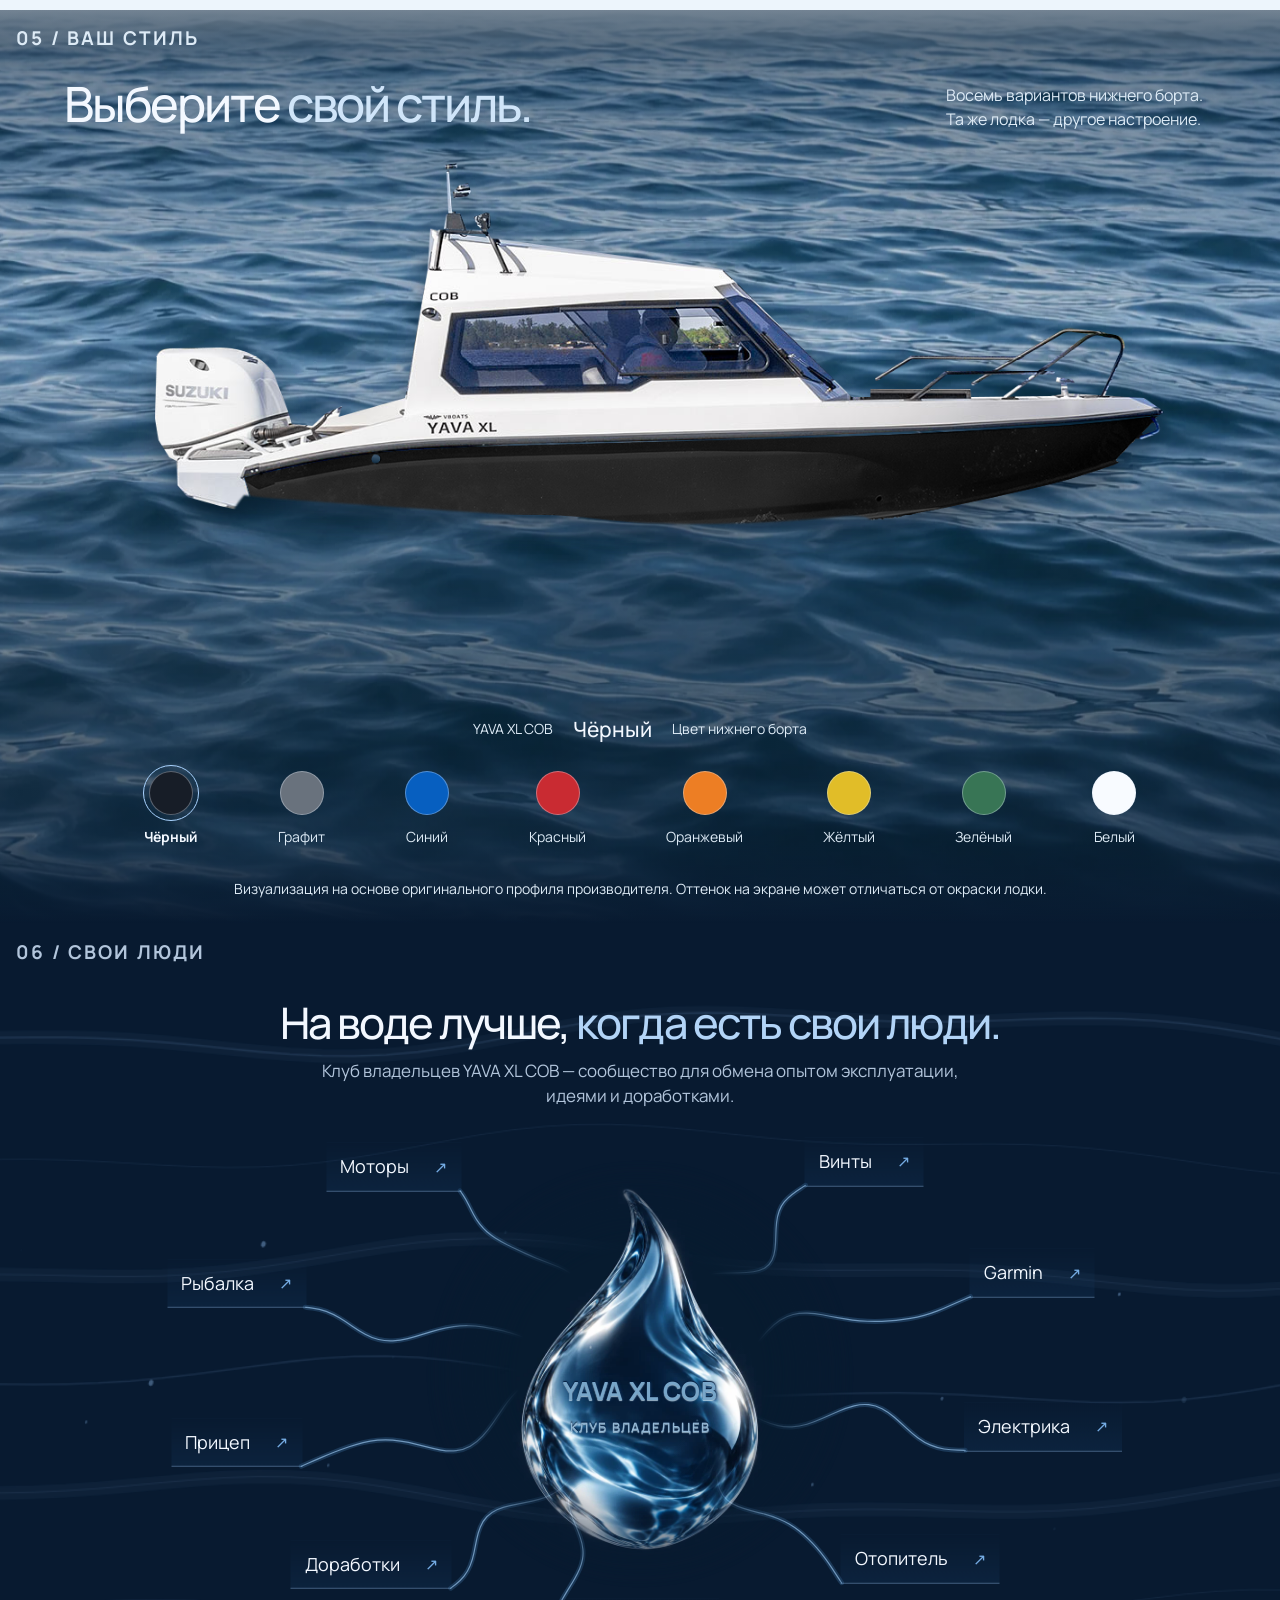
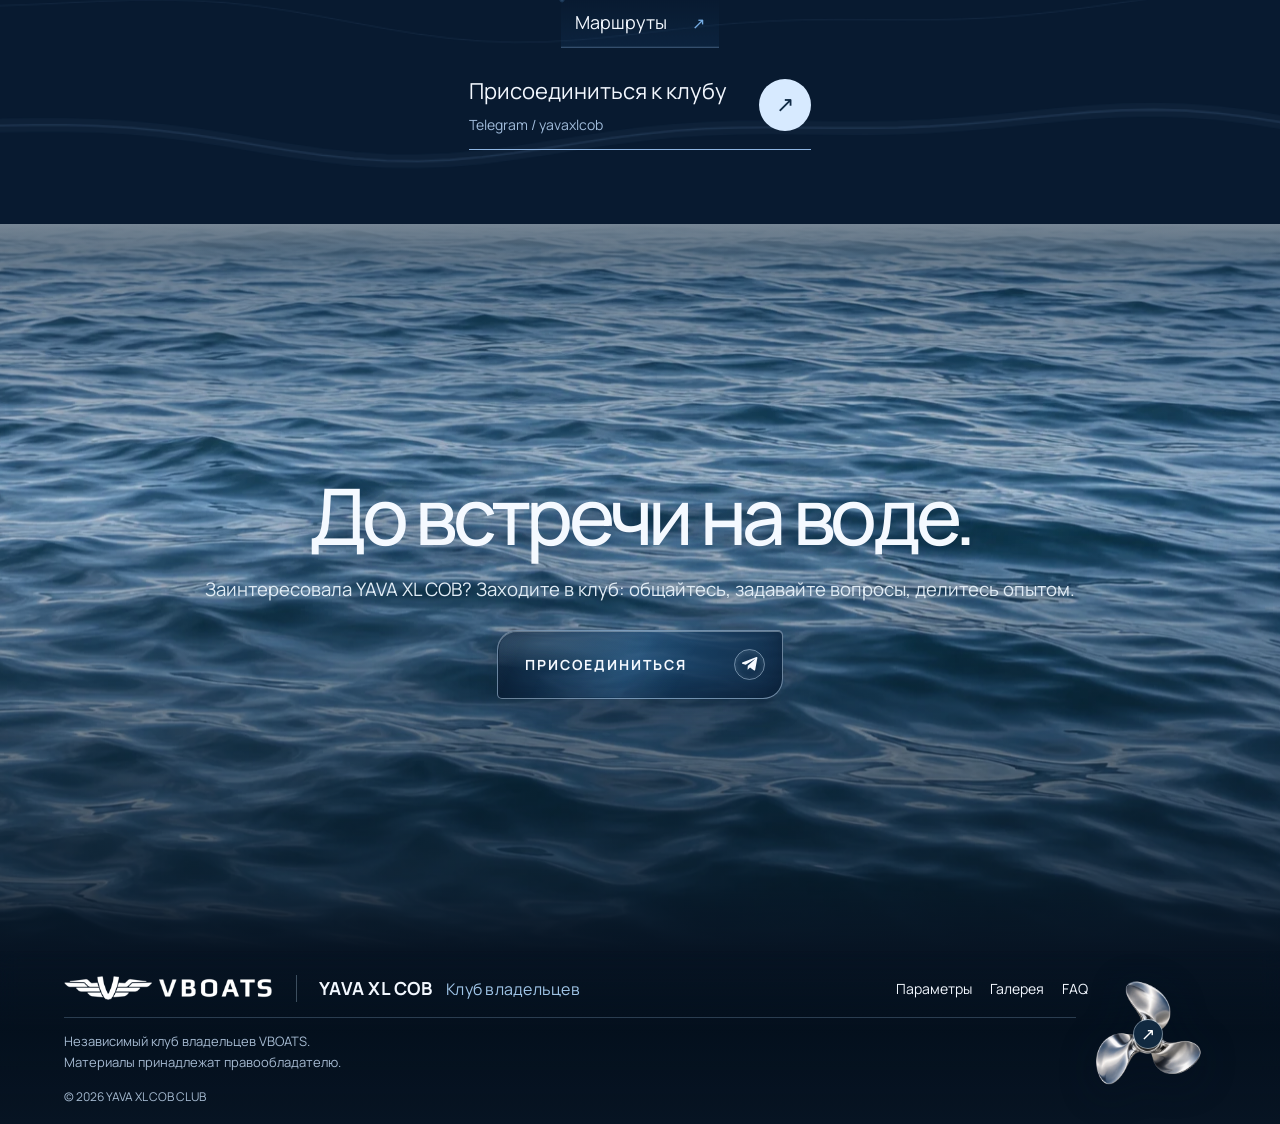
==== commit af7fb8b9: "Add Google Analytics Telegram tracking" ====
--- a/index.html
+++ b/index.html
@@ -31,6 +31,14 @@
     <link href="https://fonts.googleapis.com/css2?family=Manrope:wght@400;500;600;700;800&display=swap" rel="stylesheet" />
     <link rel="stylesheet" href="styles.css" />
     <title>YAVA XL COB — клуб владельцев, отзывы и доработки | VBOATS</title>
+    <!-- Google tag (gtag.js) -->
+    <script async src="https://www.googletagmanager.com/gtag/js?id=G-5DDMFV9T4B"></script>
+    <script>
+      window.dataLayer=window.dataLayer||[];
+      function gtag(){dataLayer.push(arguments);}
+      gtag('js',new Date());
+      gtag('config','G-5DDMFV9T4B');
+    </script>
     <!-- Yandex.Metrika counter -->
     <script type="text/javascript">
       (function(m,e,t,r,i,k,a){
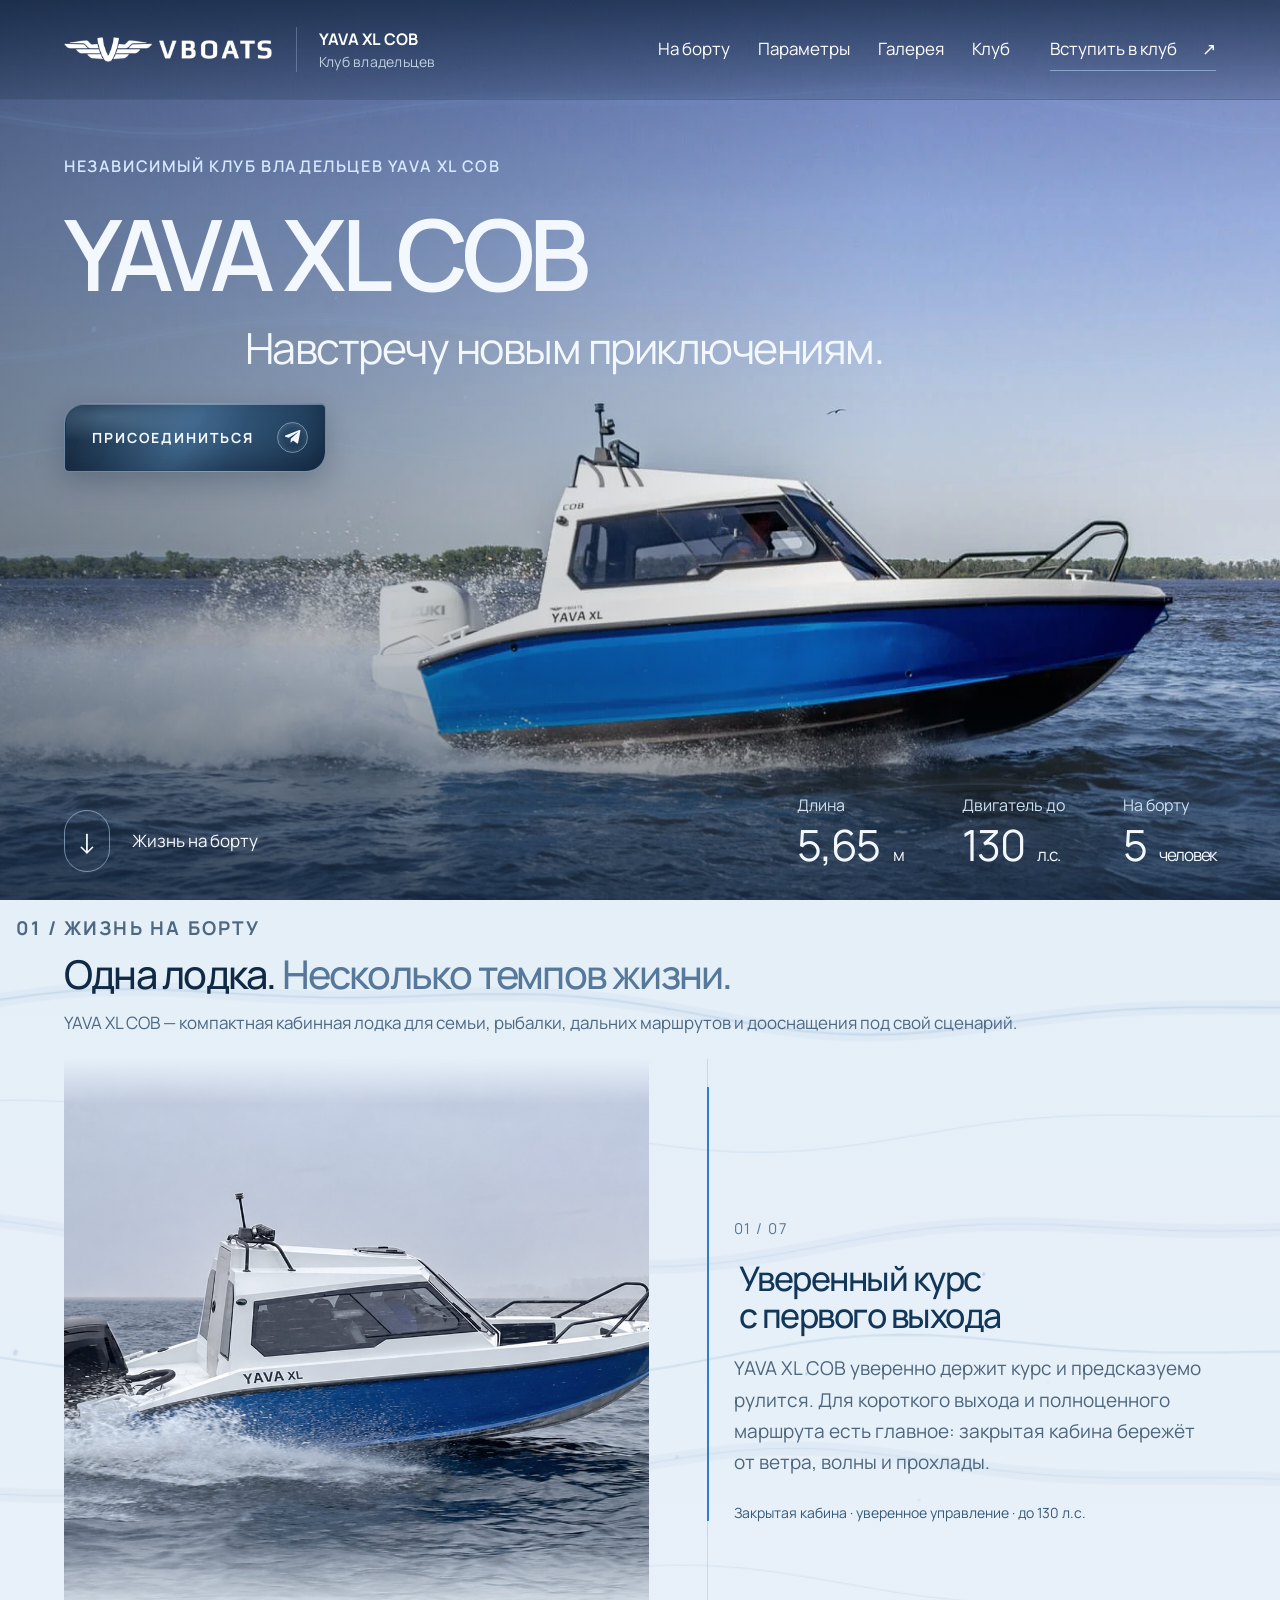
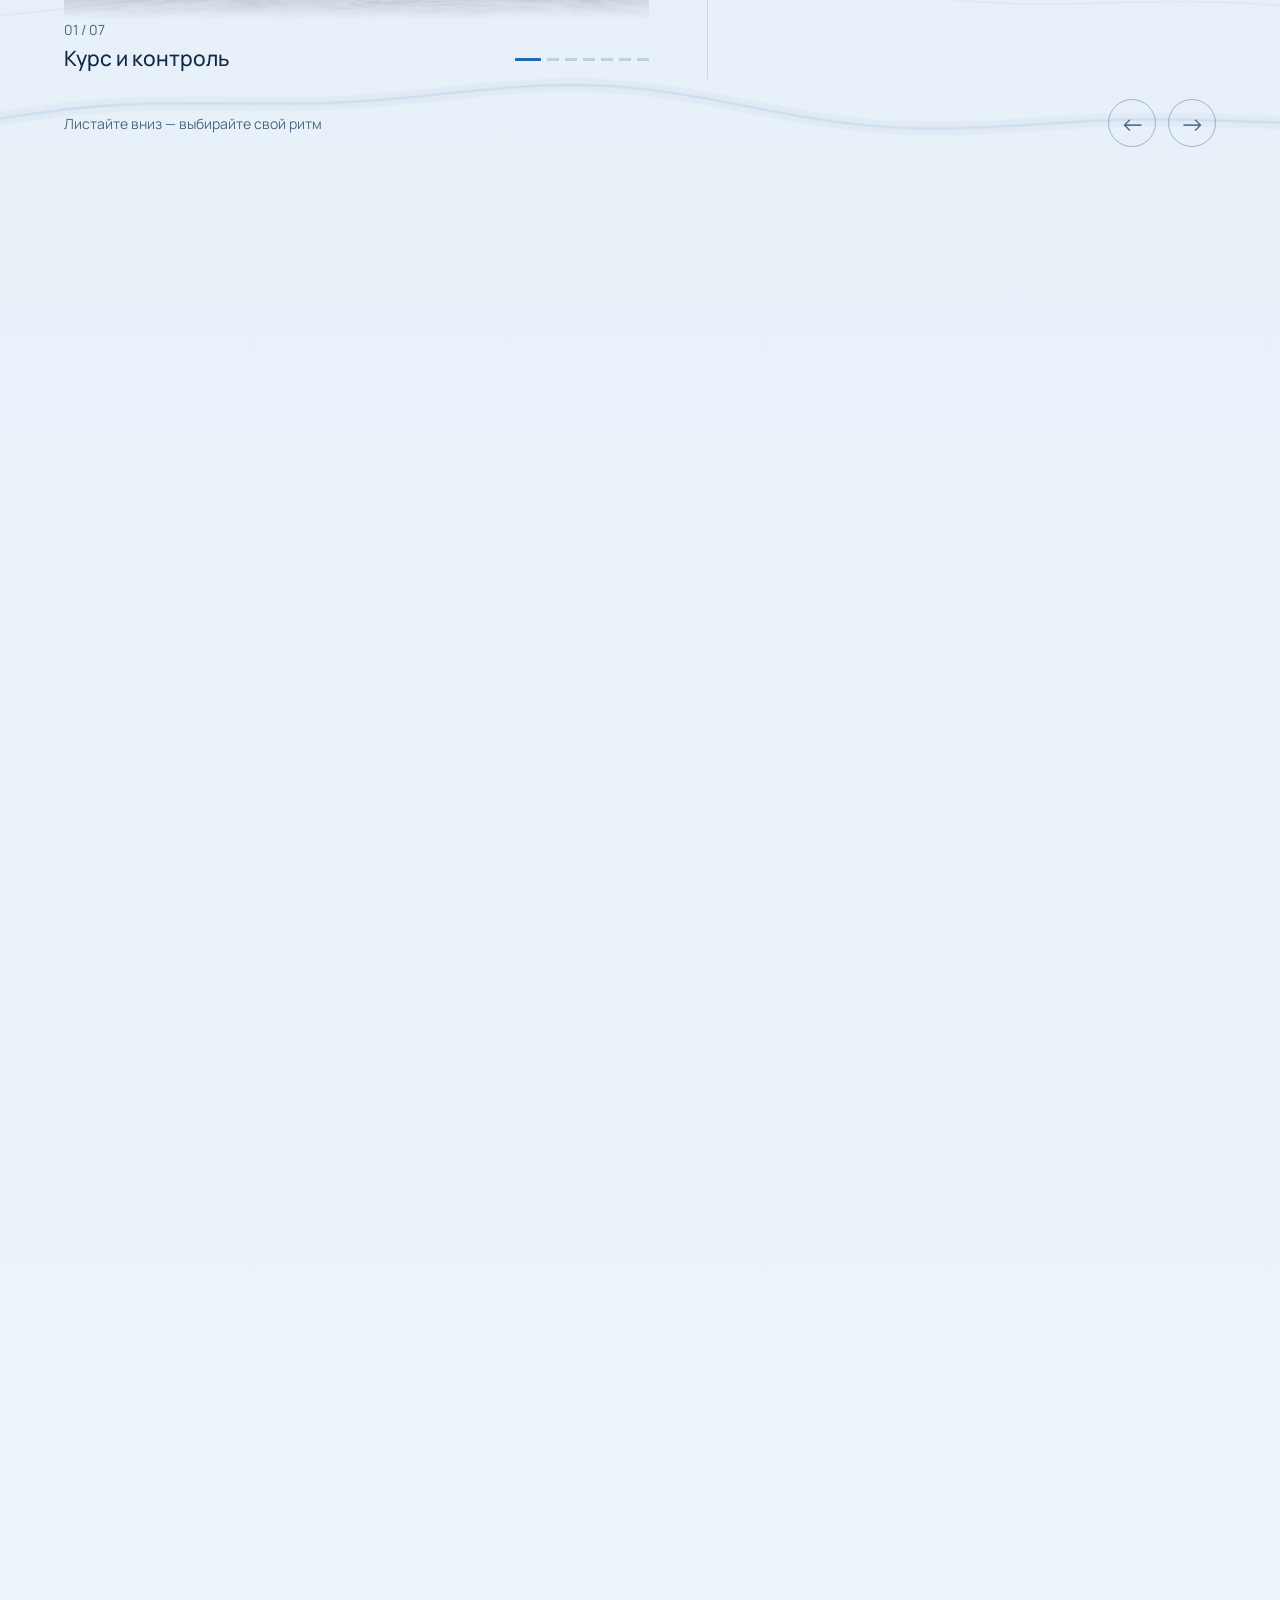
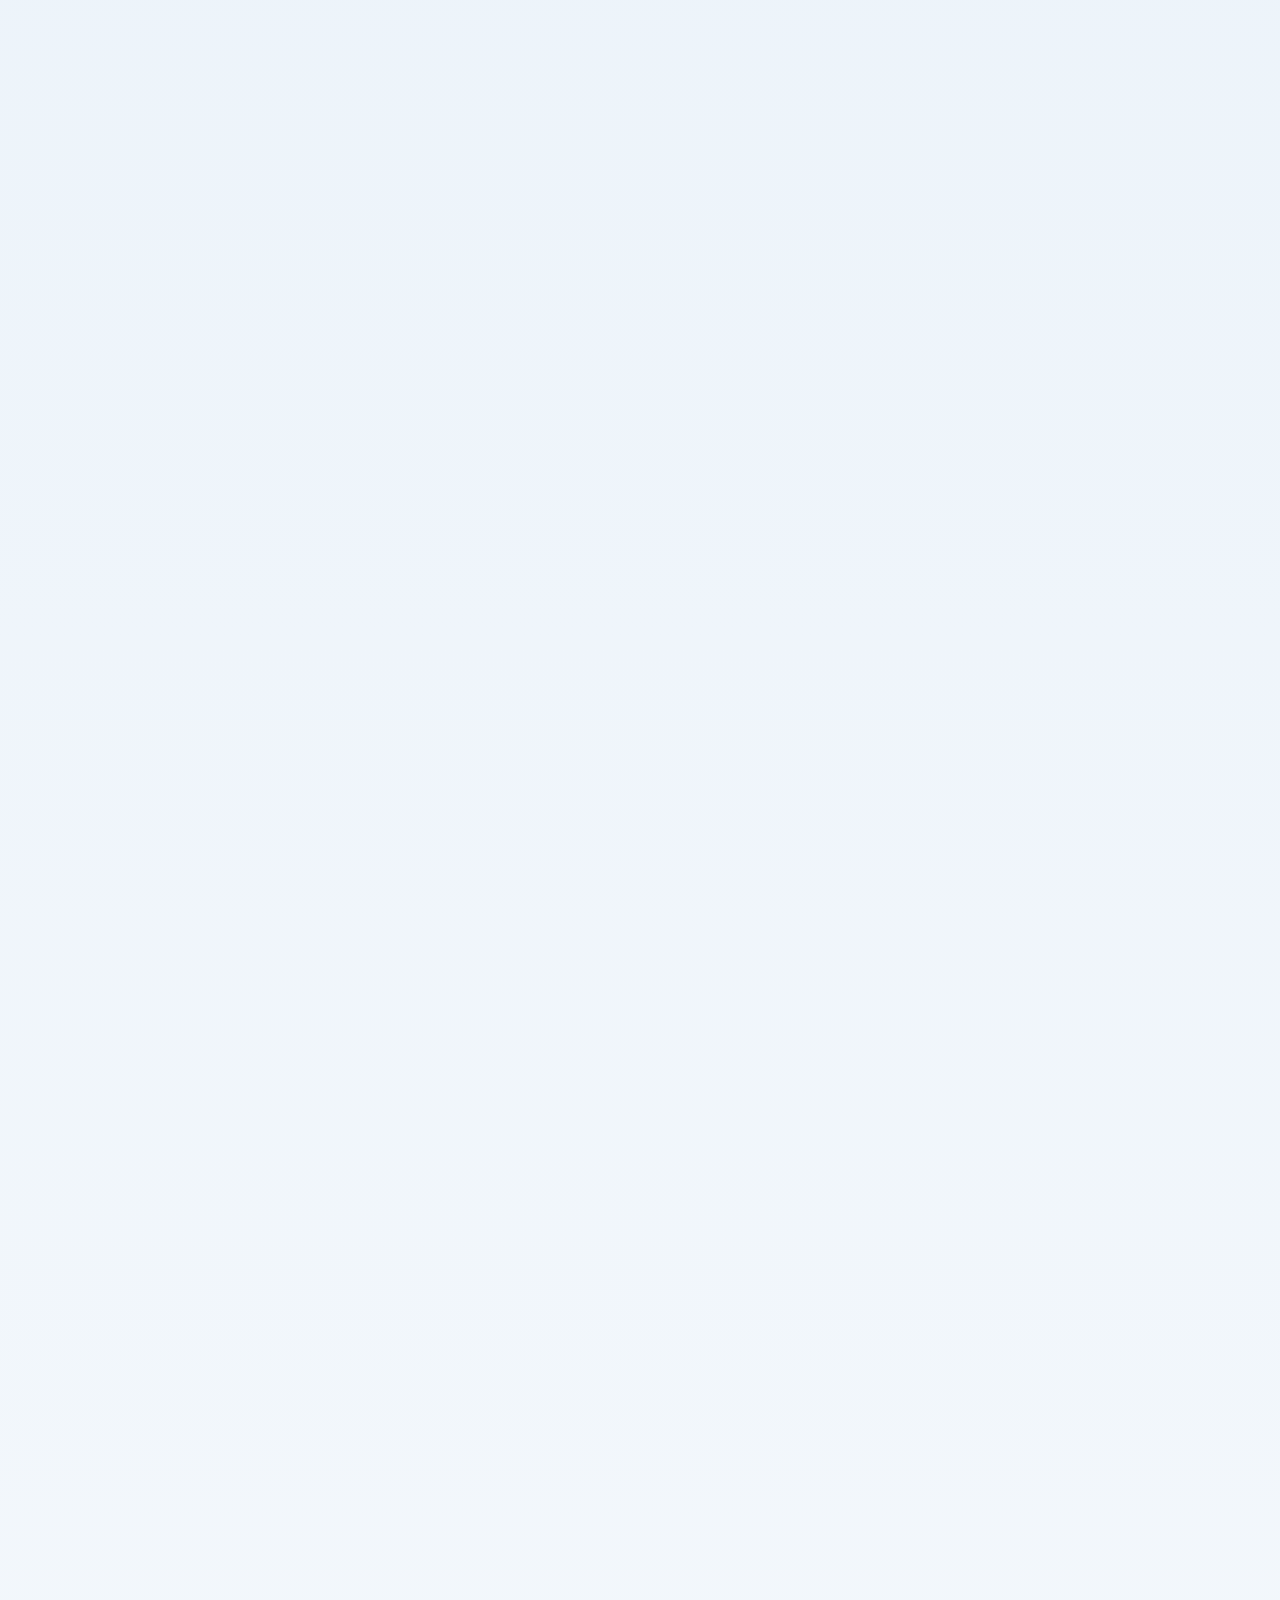
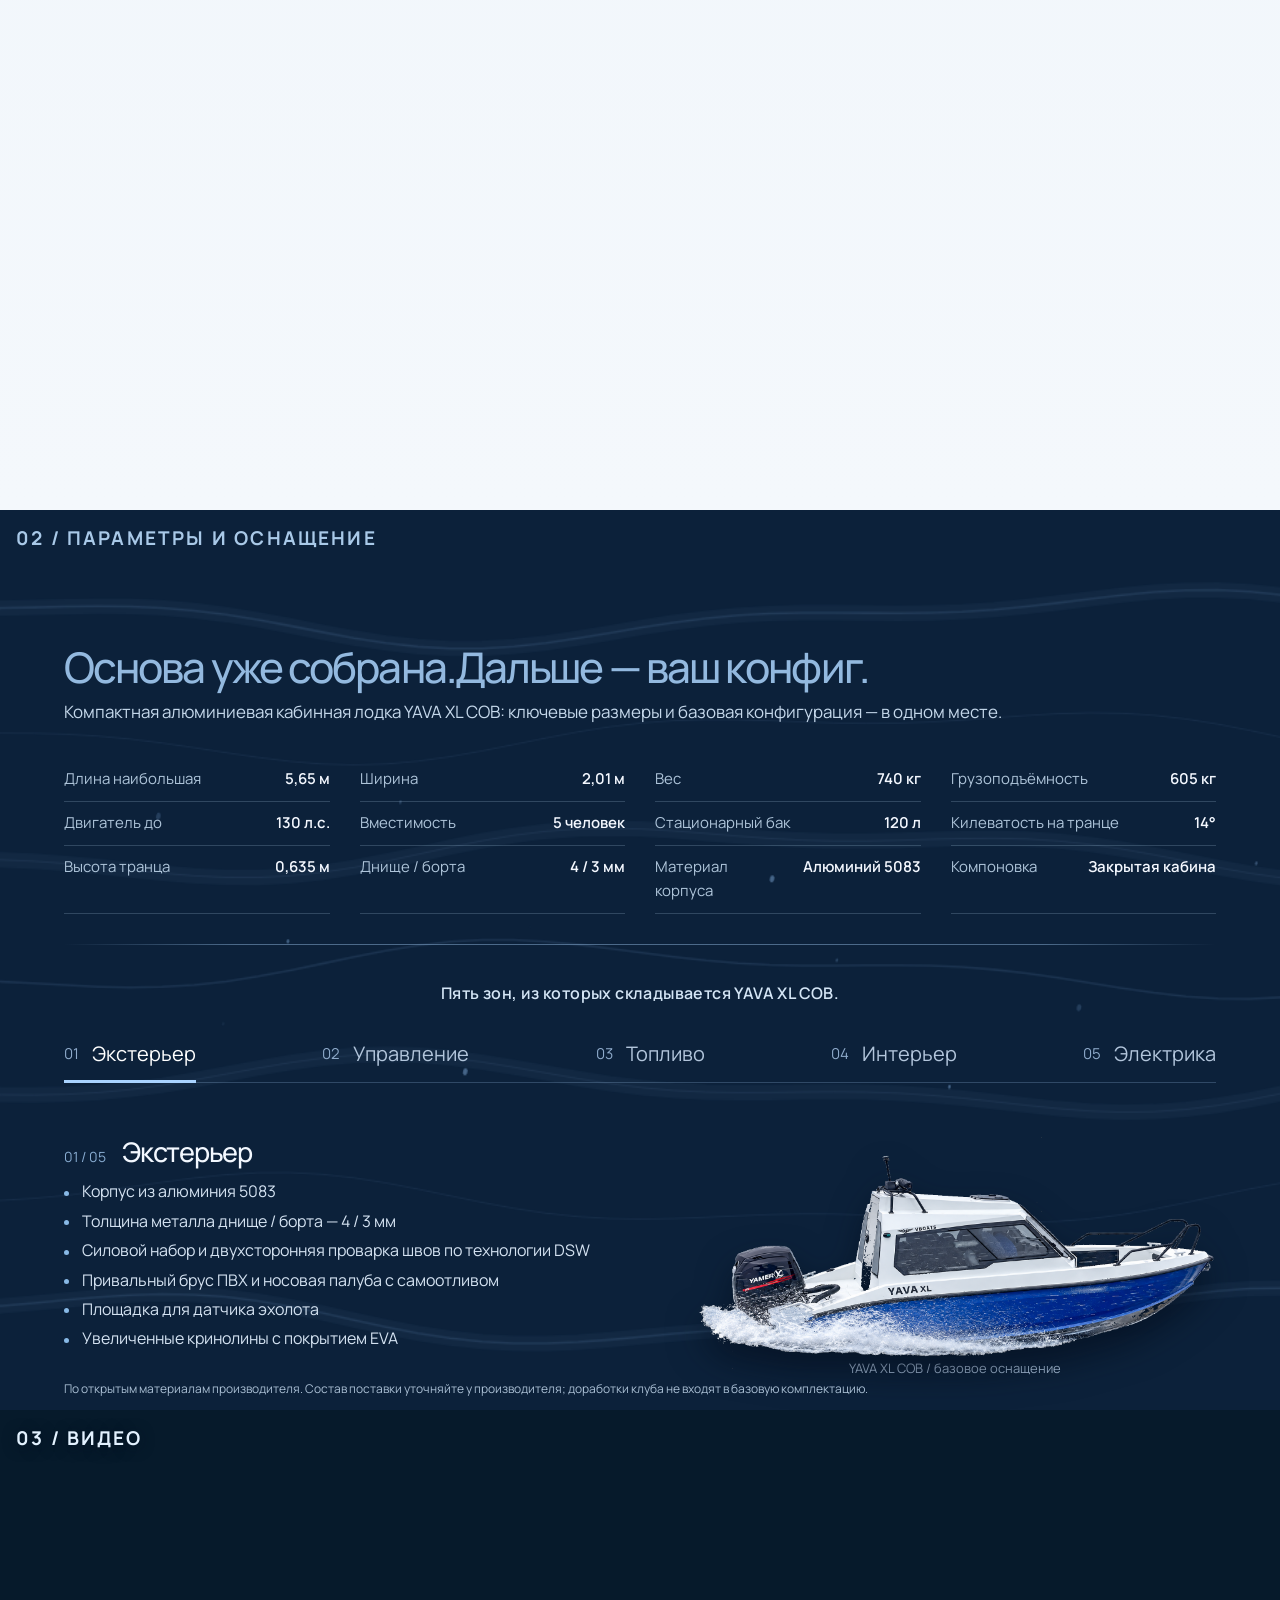
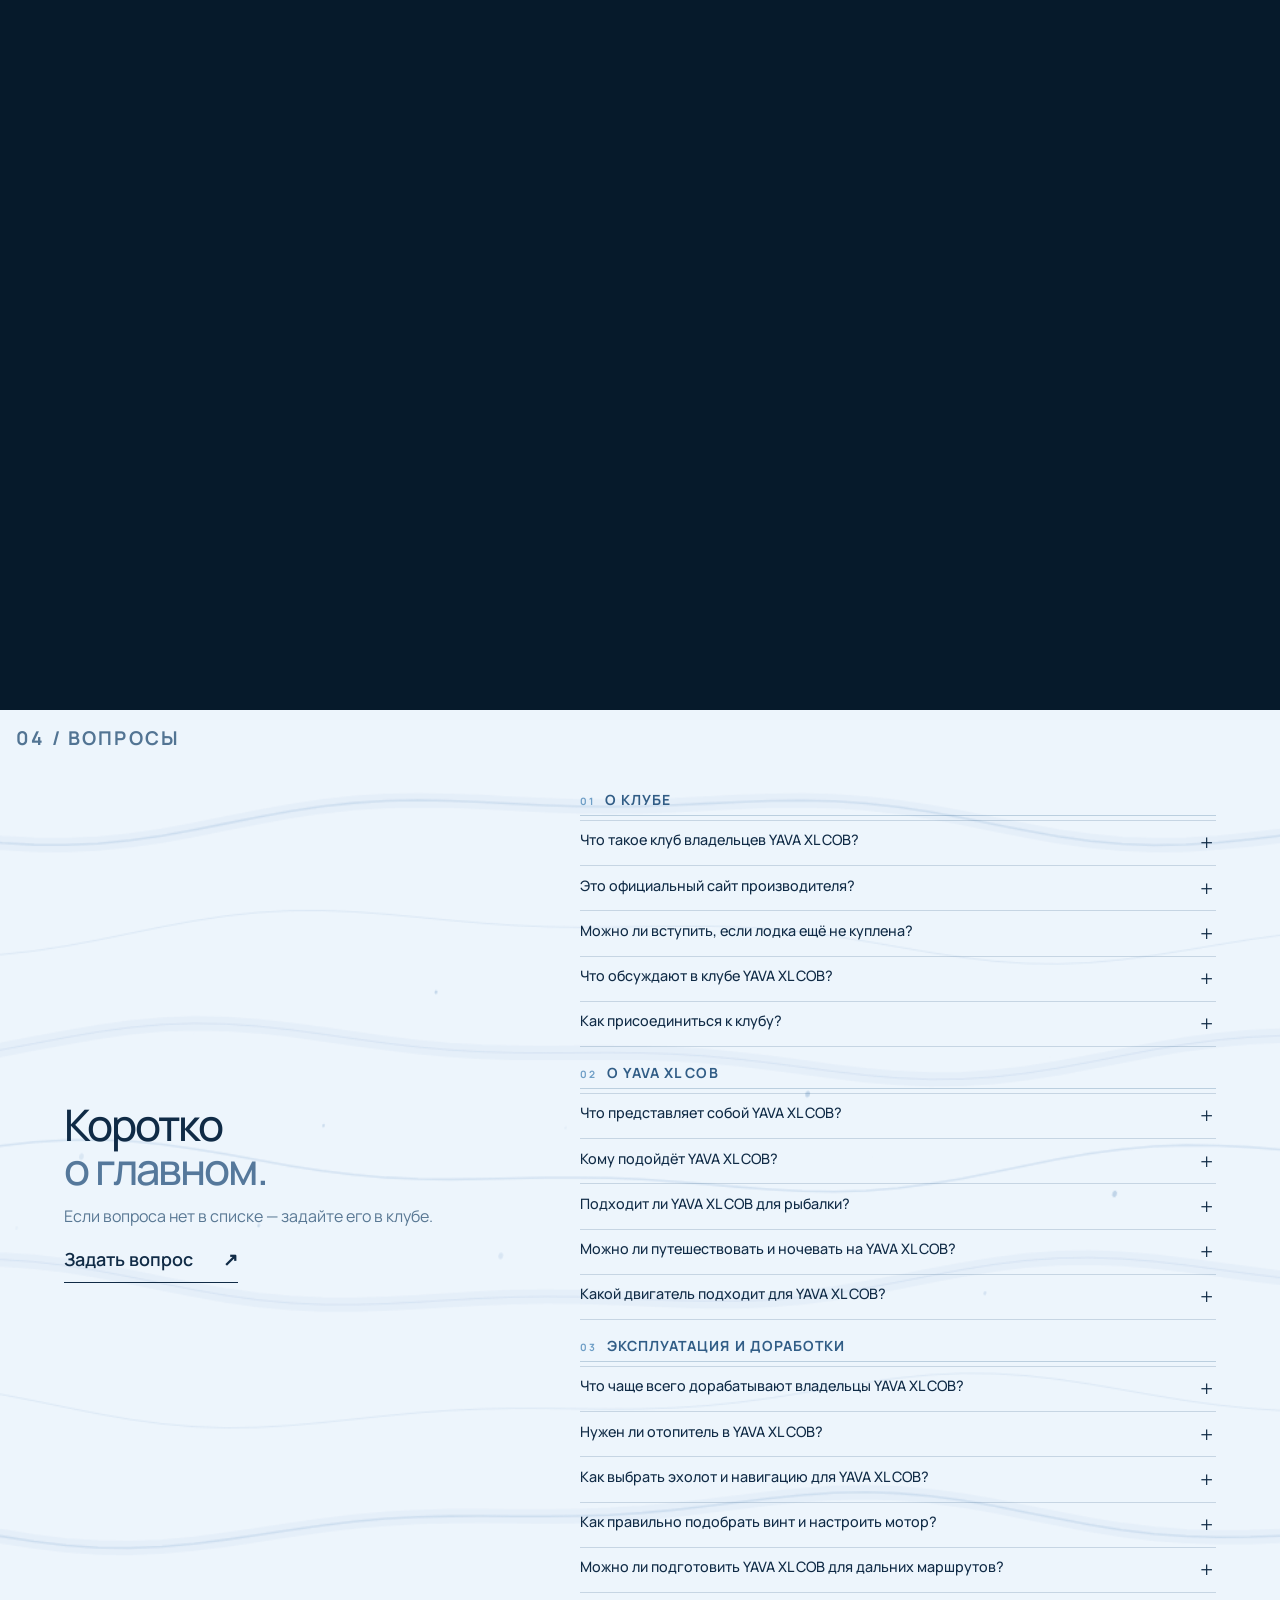
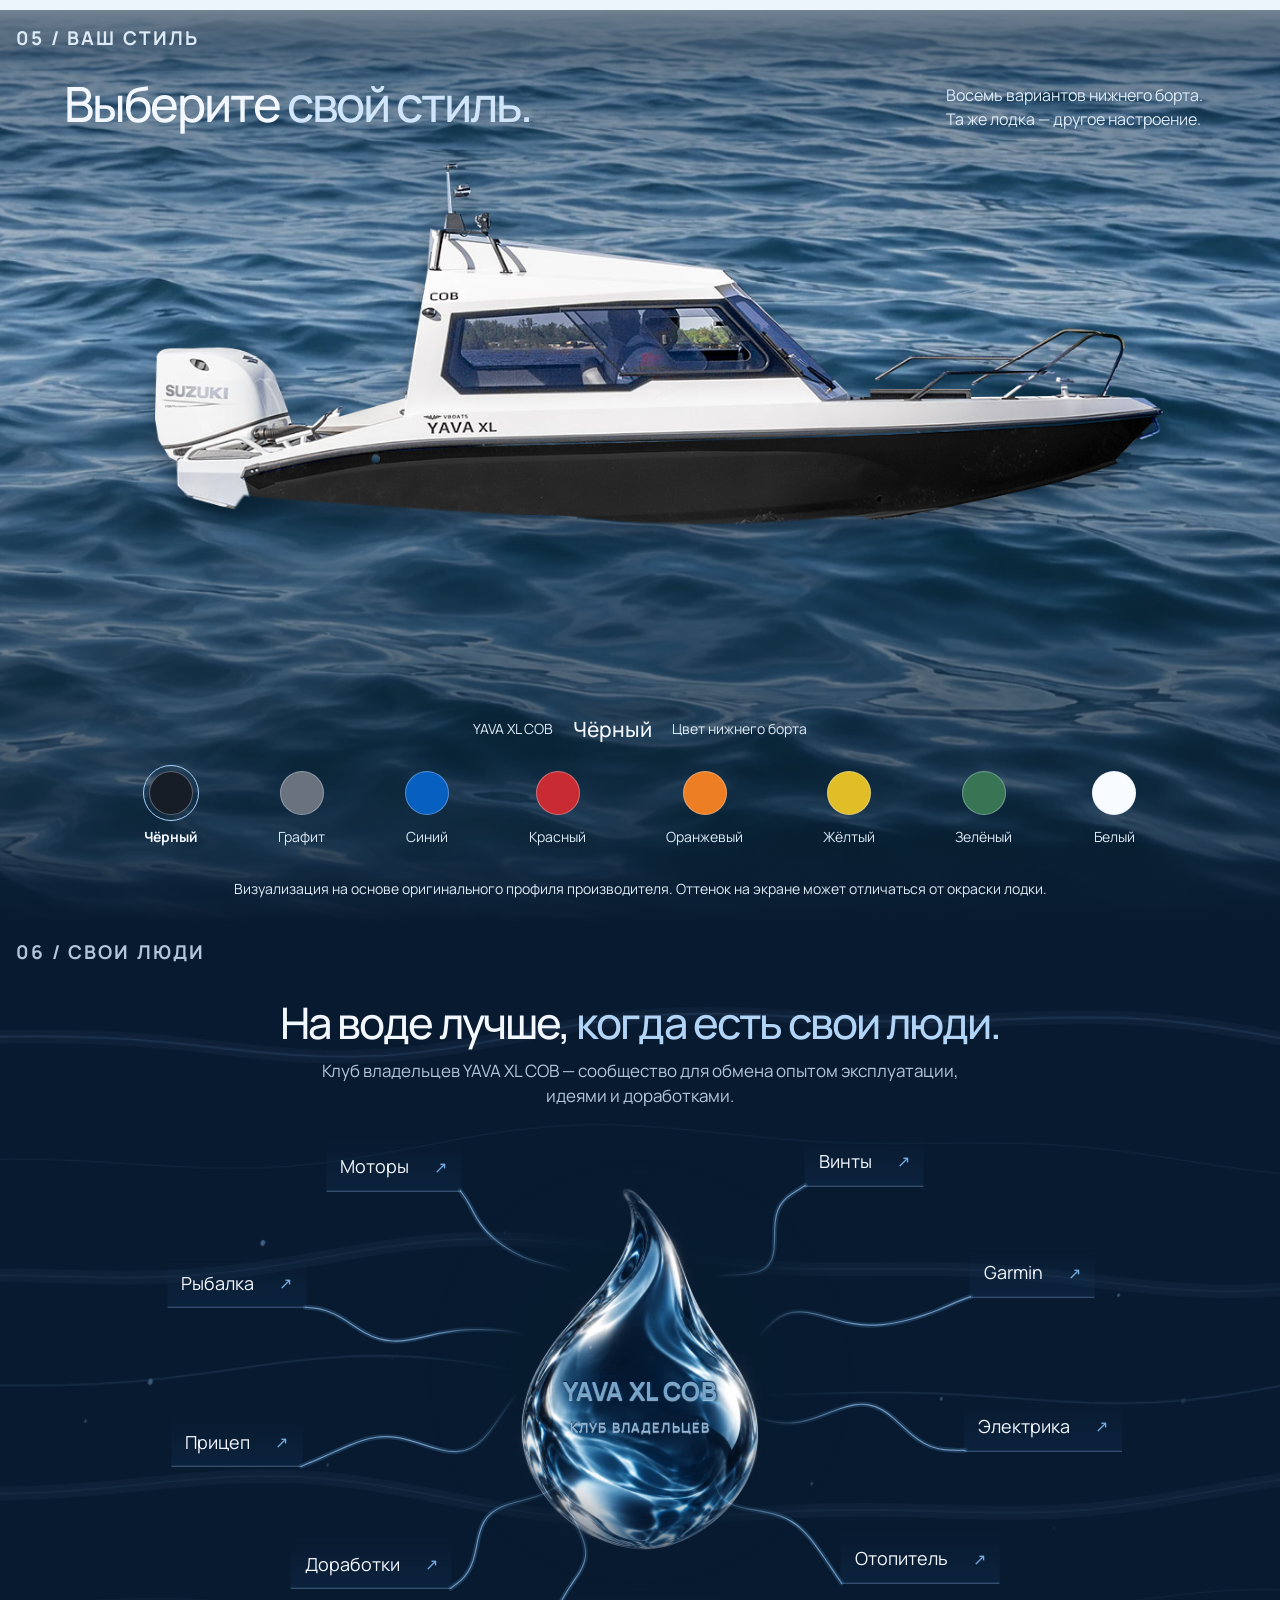
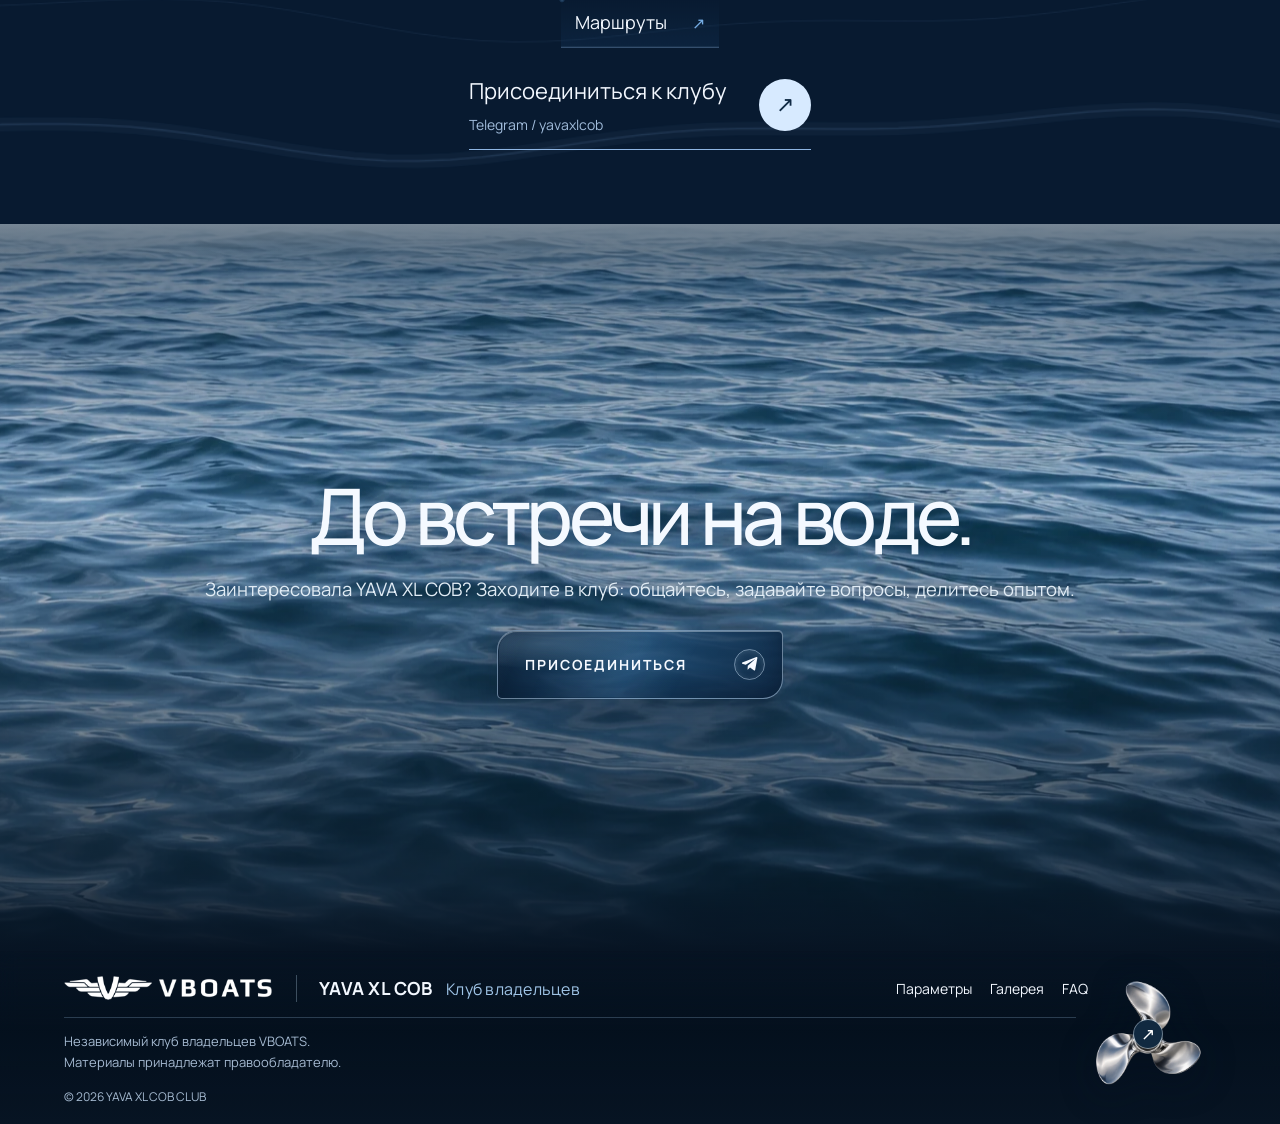
==== commit ff66a6ca: "Update social preview image" ====
--- a/index.html
+++ b/index.html
@@ -12,12 +12,15 @@
     <meta property="og:title" content="YAVA XL COB — клуб владельцев, отзывы и доработки | VBOATS" />
     <meta property="og:description" content="YAVA XL COB (Волжанка / VBOATS): клуб владельцев, характеристики, комплектация, опыт эксплуатации, доработки и Telegram-сообщество." />
     <meta property="og:url" content="https://yavaxlcob.github.io/" />
-    <meta property="og:image" content="https://yavaxlcob.github.io/assets/yava-main.jpg" />
-    <meta property="og:image:alt" content="YAVA XL COB на открытой воде" />
+    <meta property="og:image" content="https://yavaxlcob.github.io/assets/og-yava-xl-cob.png" />
+    <meta property="og:image:width" content="1736" />
+    <meta property="og:image:height" content="906" />
+    <meta property="og:image:alt" content="Клуб владельцев YAVA XL COB — лодка на воде" />
     <meta name="twitter:card" content="summary_large_image" />
     <meta name="twitter:title" content="YAVA XL COB — клуб владельцев, отзывы и доработки | VBOATS" />
     <meta name="twitter:description" content="Характеристики, комплектация, опыт эксплуатации и доработки YAVA XL COB — в сообществе владельцев." />
-    <meta name="twitter:image" content="https://yavaxlcob.github.io/assets/yava-main.jpg" />
+    <meta name="twitter:image" content="https://yavaxlcob.github.io/assets/og-yava-xl-cob.png" />
+    <meta name="twitter:image:alt" content="Клуб владельцев YAVA XL COB — лодка на воде" />
     <link rel="icon" href="favicon.svg" type="image/svg+xml" />
     <link rel="icon" href="favicon.ico" sizes="any" />
     <link rel="icon" href="assets/favicon-32.png" sizes="32x32" type="image/png" />
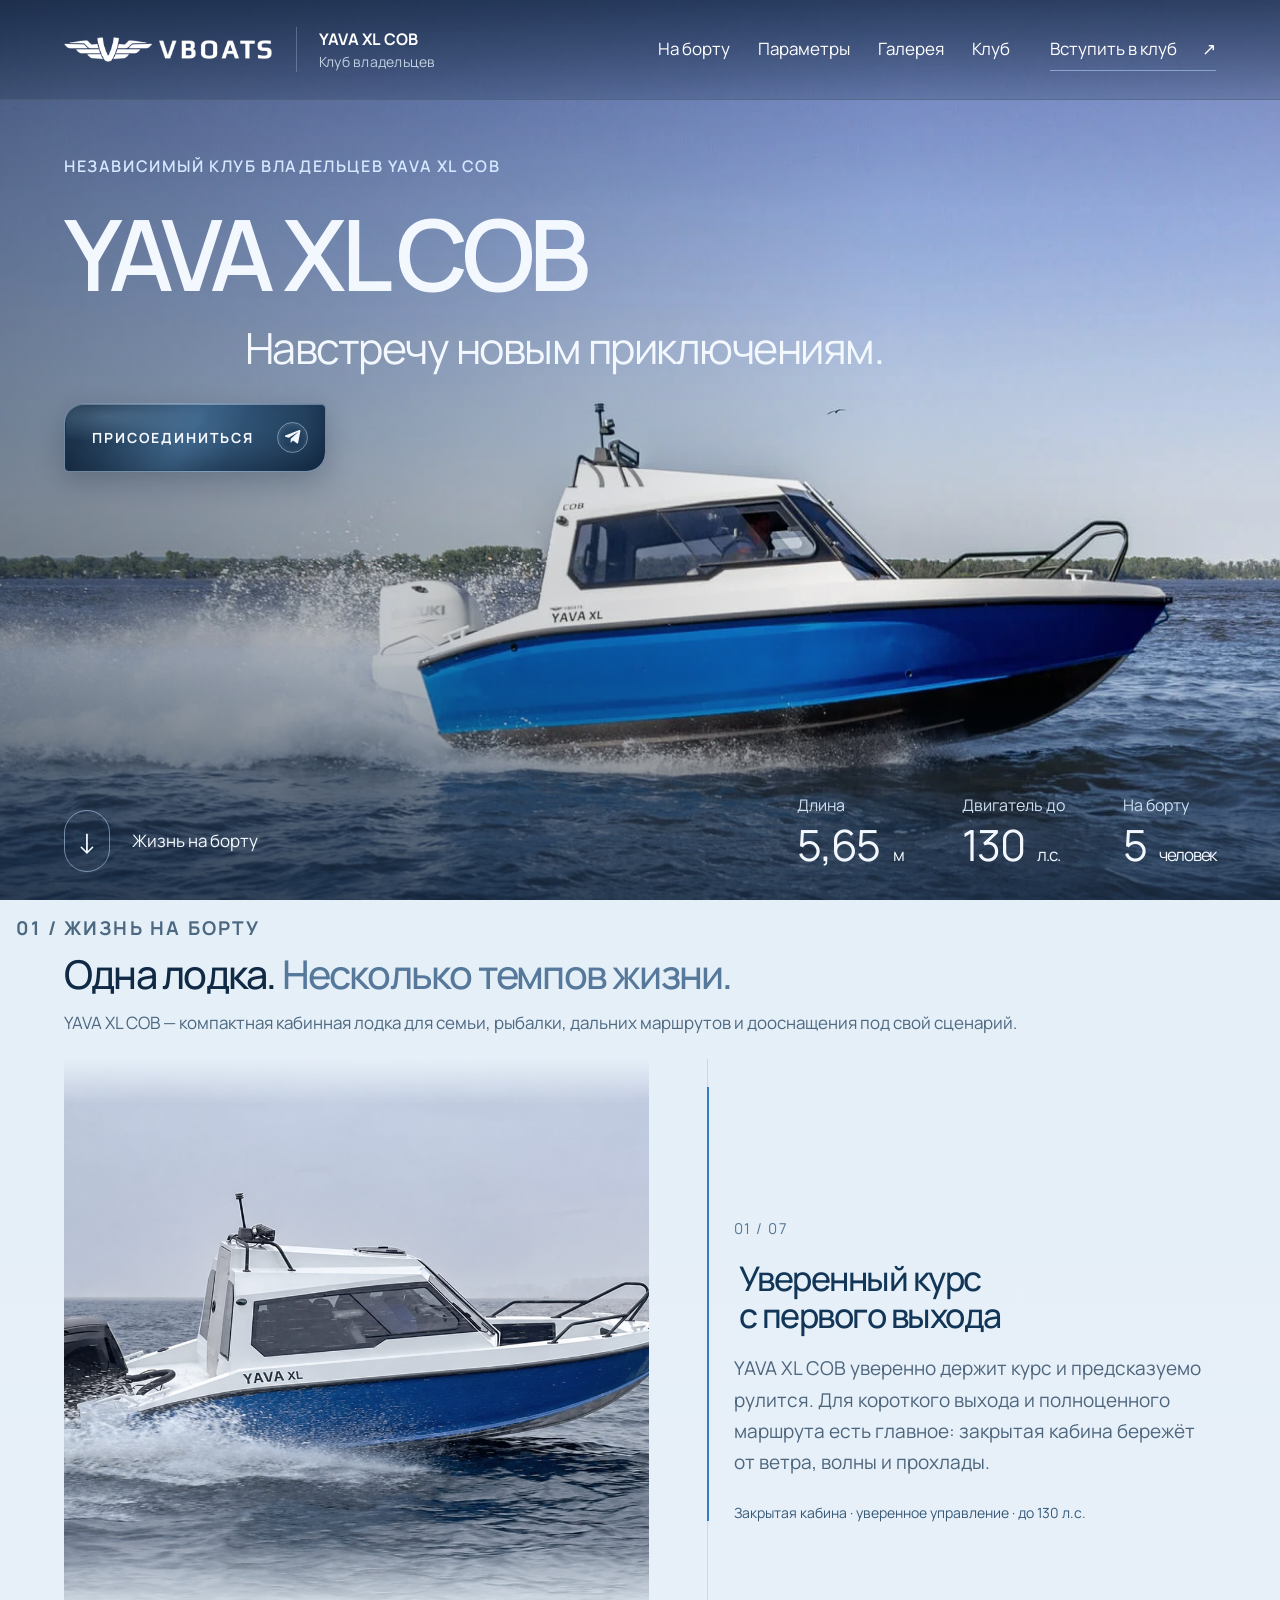
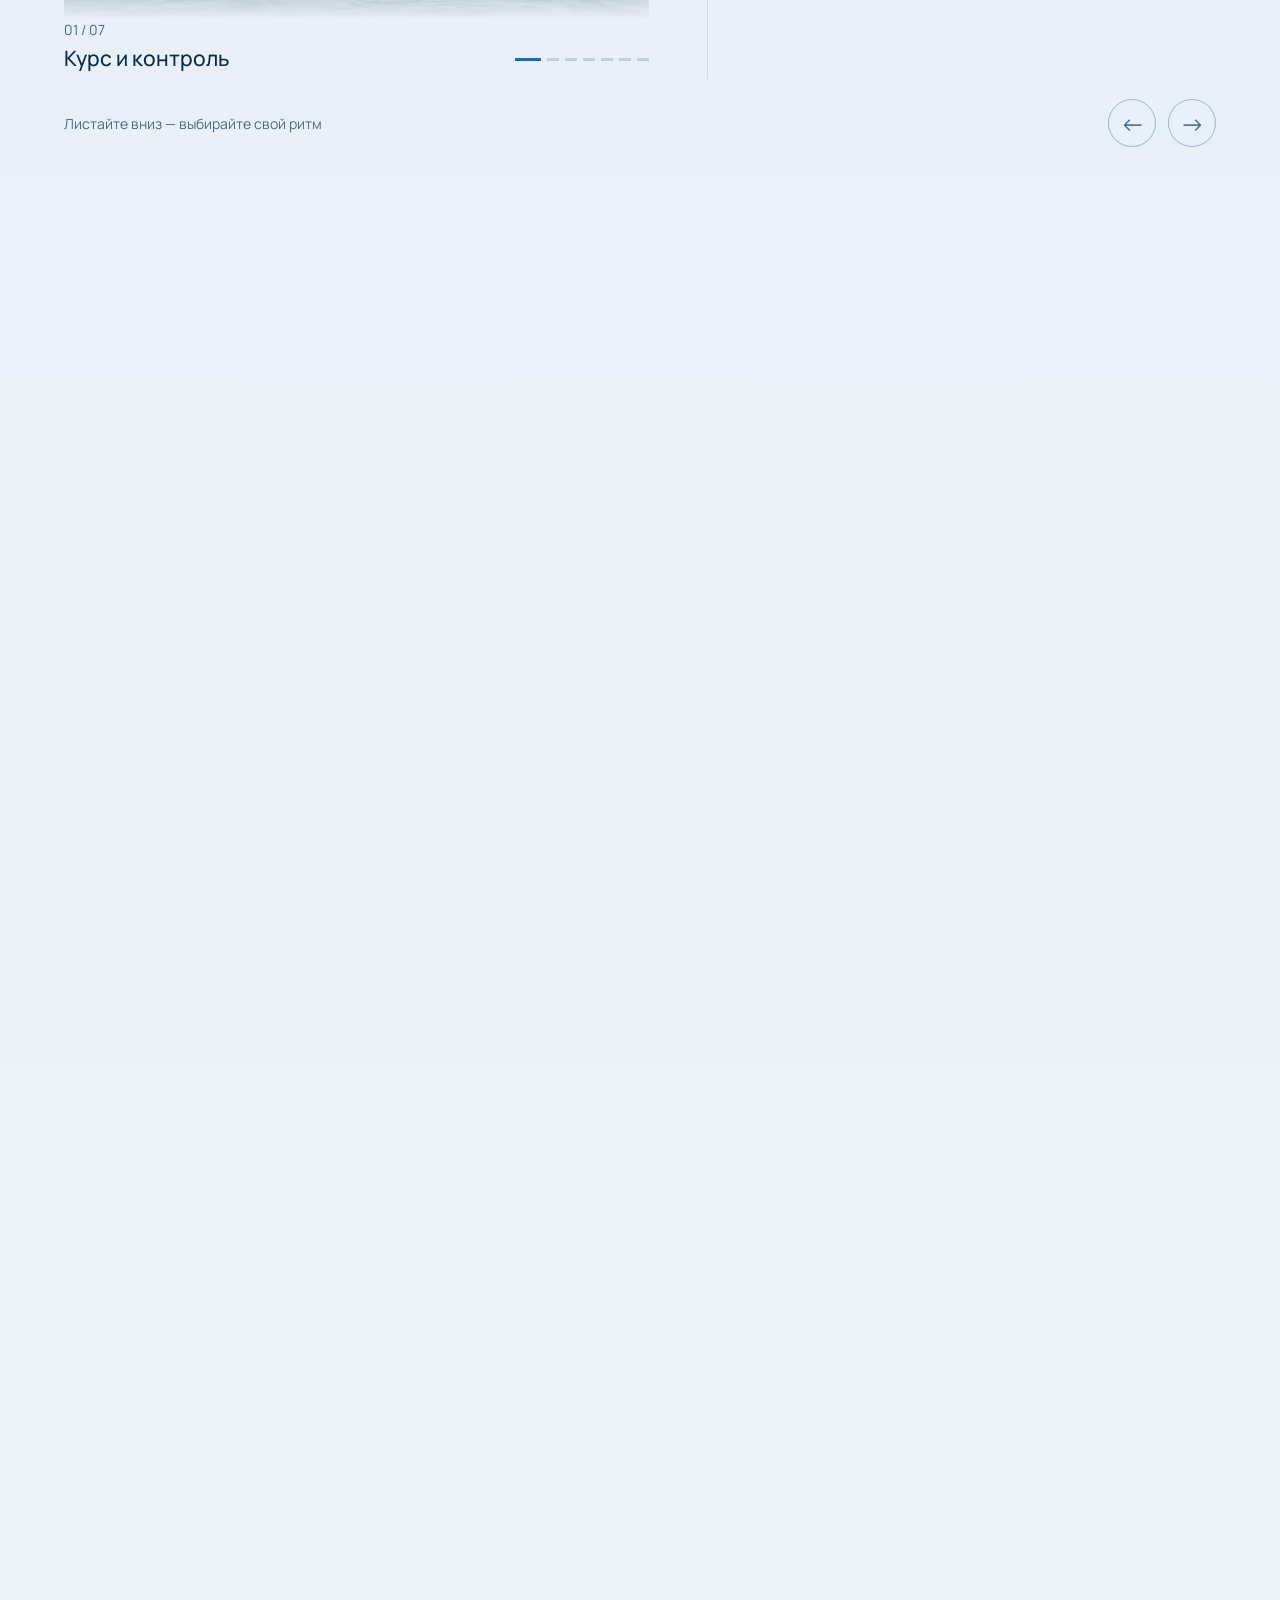
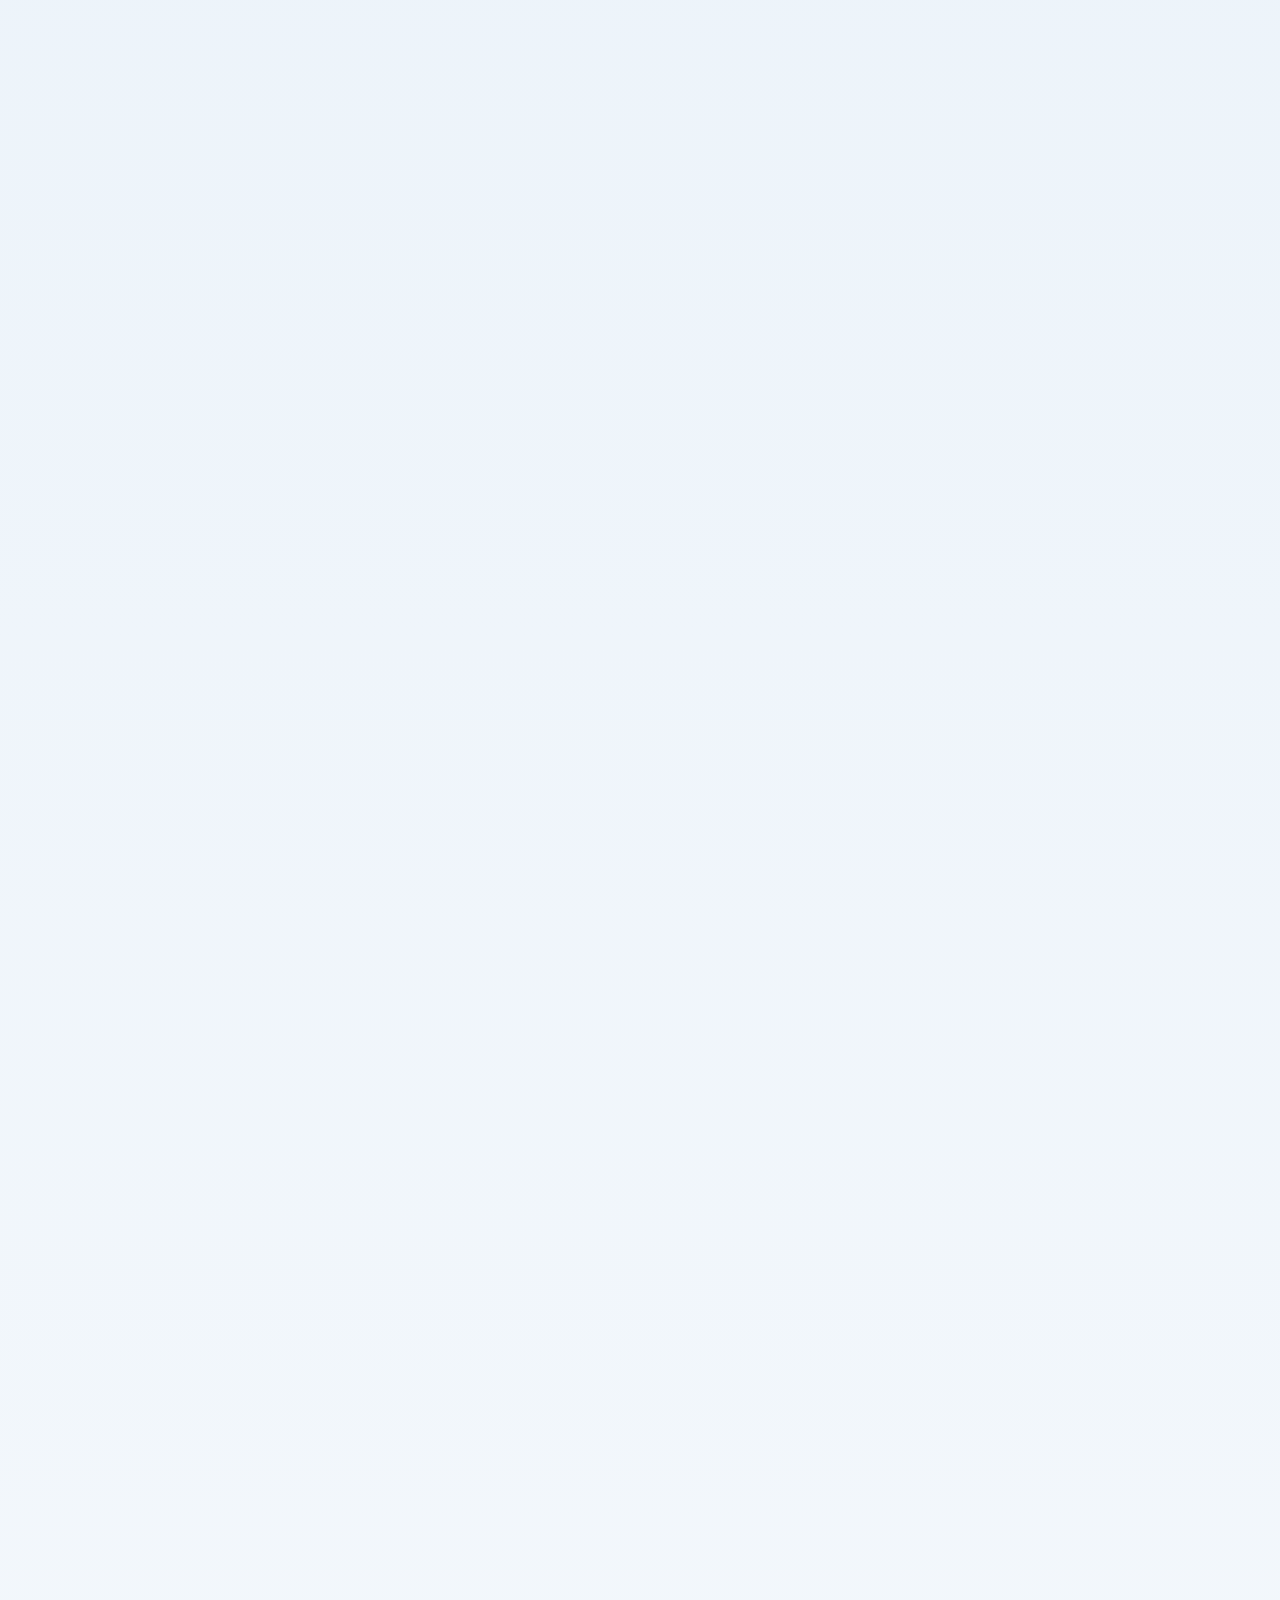
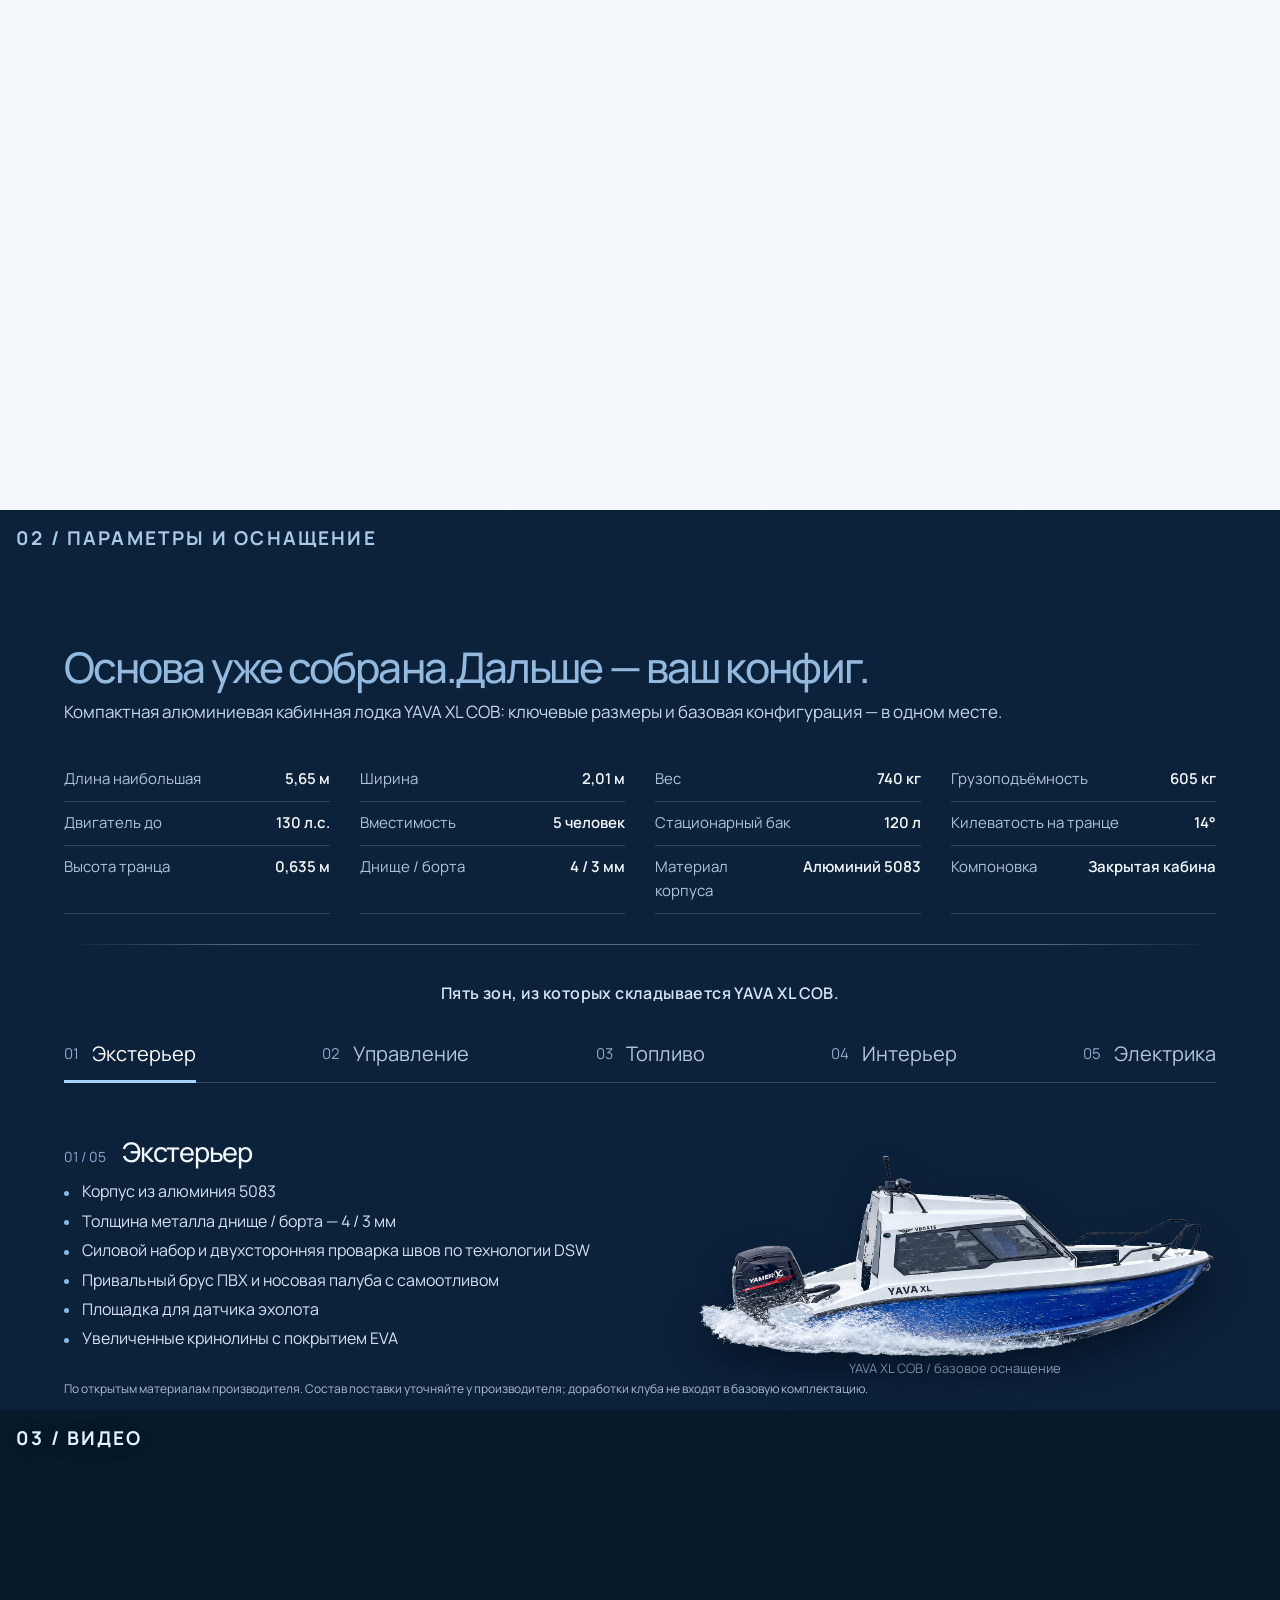
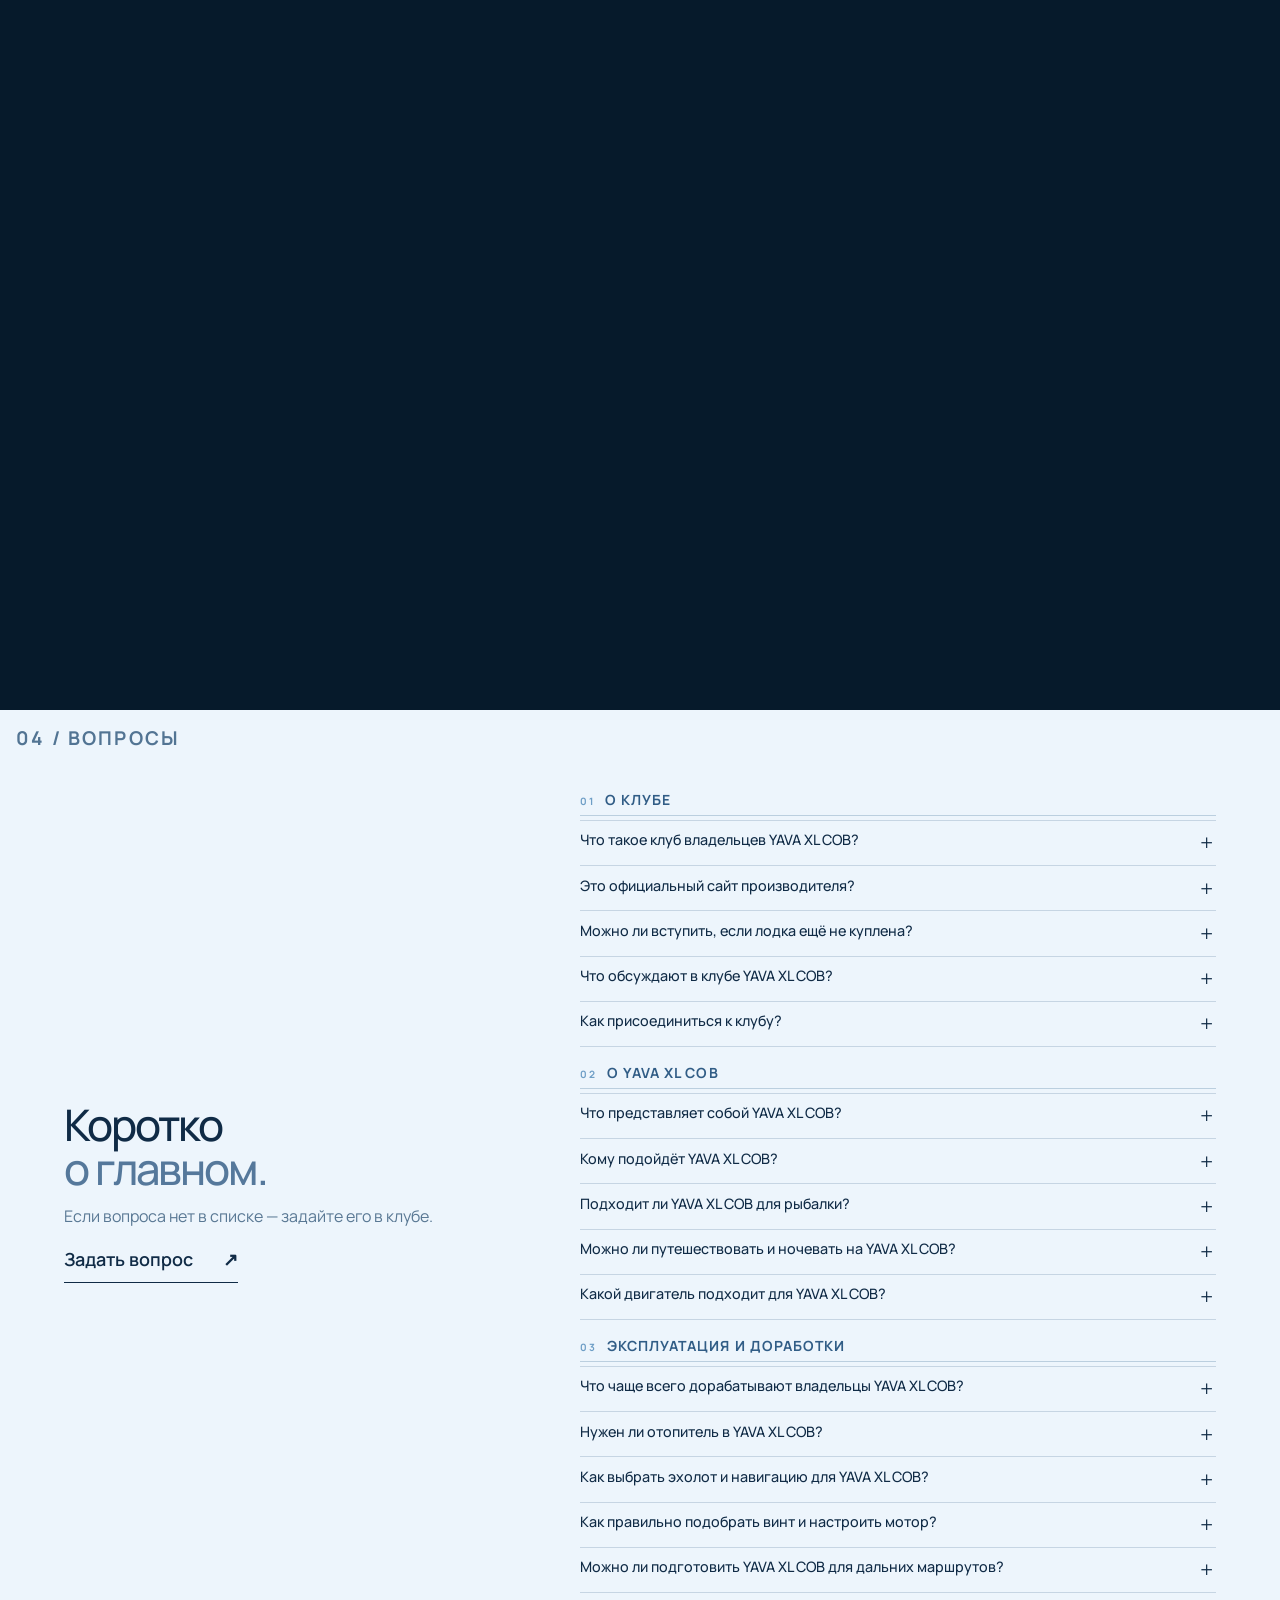
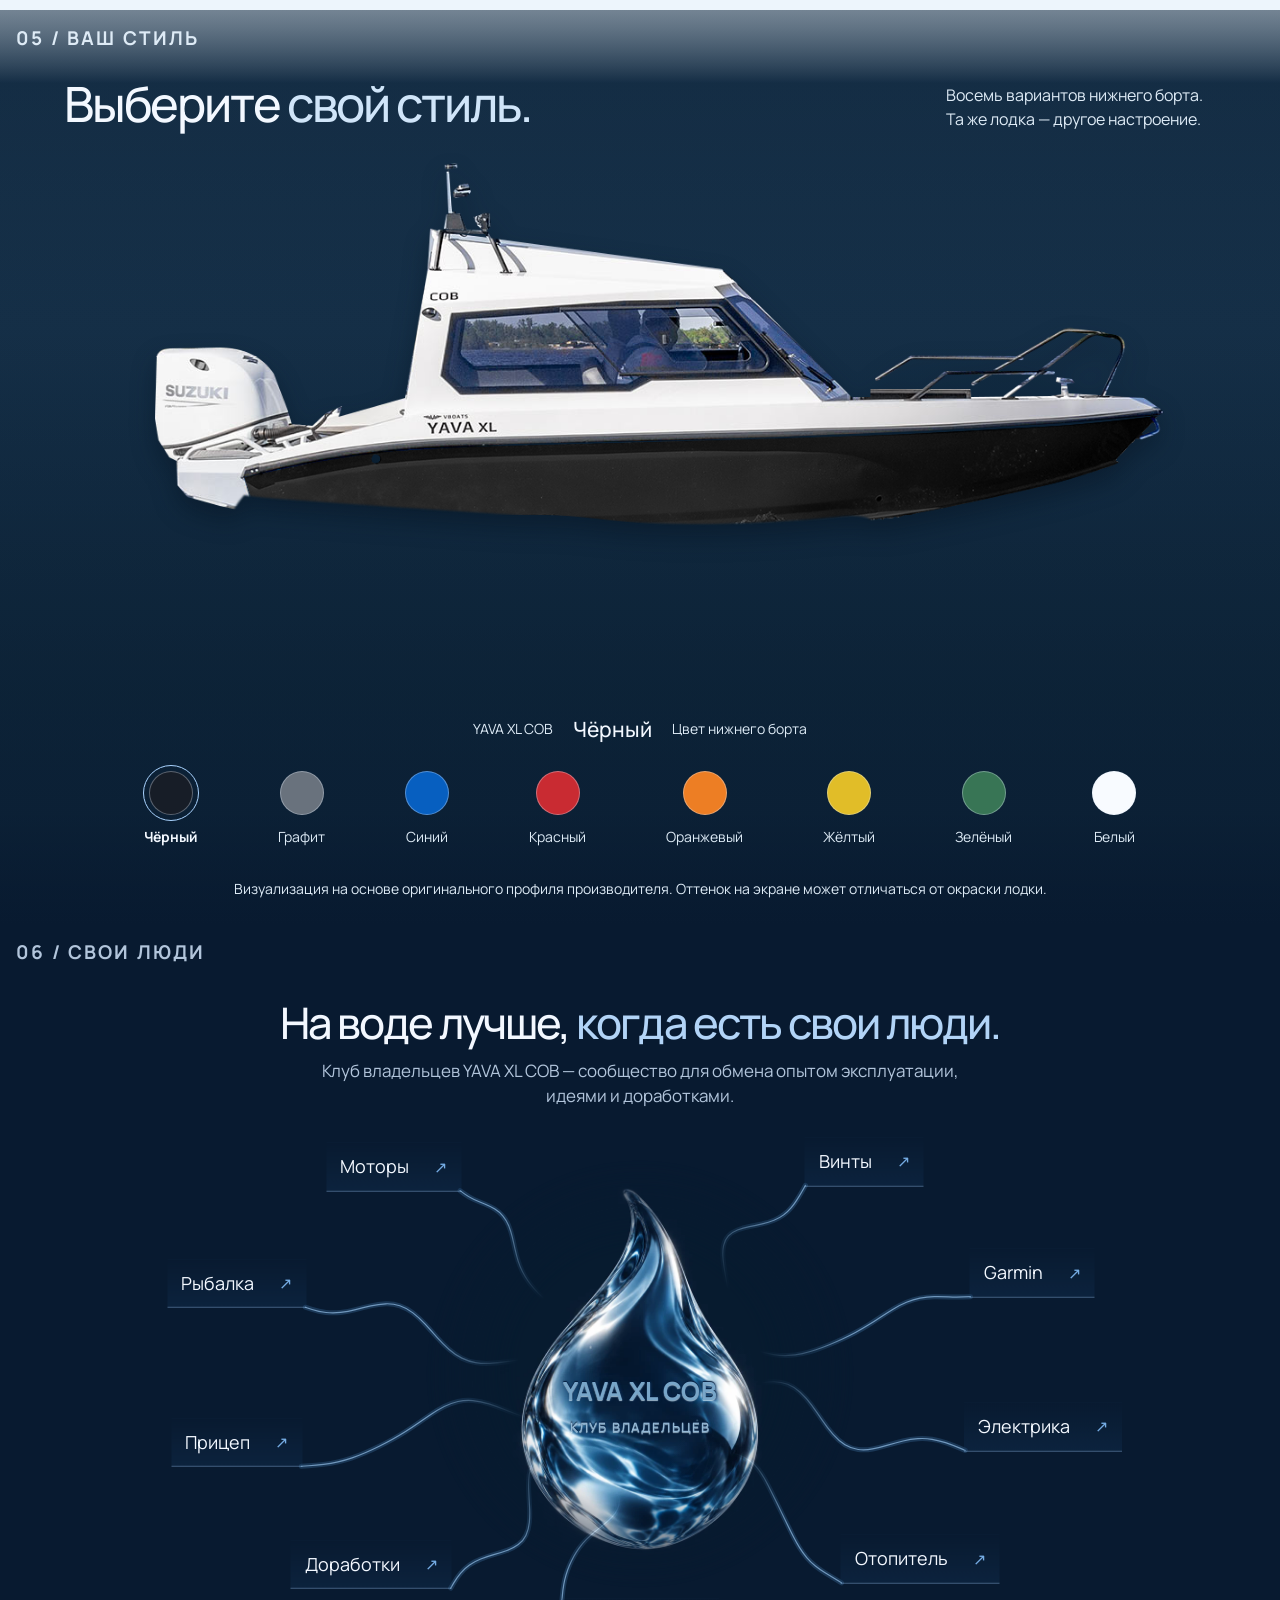
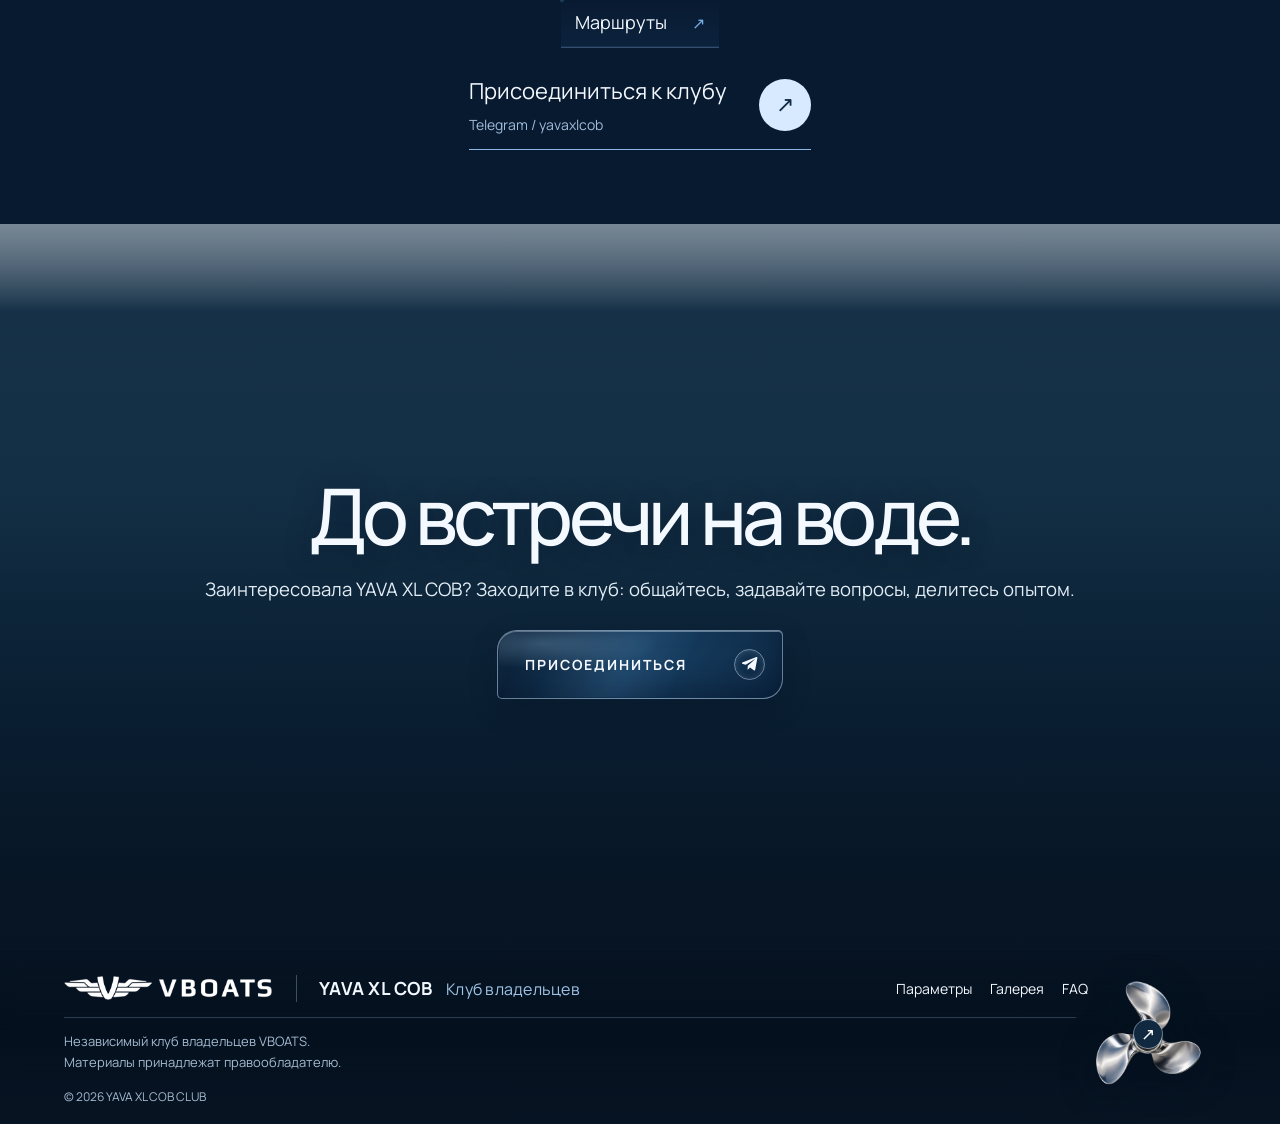
==== commit 0b32c89f: "Route Telegram CTAs to private group" ====
--- a/index.html
+++ b/index.html
@@ -96,7 +96,7 @@
     <header class="site-header" data-header>
       <div class="container header-inner"><a class="brand" href="#top" aria-label="YAVA XL COB — в начало"><img src="assets/vboats-original.png" width="311" height="36" alt="VBOATS"><span>YAVA XL COB<small>Клуб владельцев</small></span></a>
         <nav class="main-nav" id="main-nav" aria-label="Основная навигация"><a href="#profile">На борту</a><a href="#specs">Параметры</a><a href="#gallery">Галерея</a><a href="#club">Клуб</a></nav>
-        <a class="header-telegram" href="https://t.me/yavaxlcob" target="_blank" rel="noopener noreferrer">Вступить в клуб <span aria-hidden="true">↗</span></a>
+        <a class="header-telegram" href="https://t.me/+TlN5gjmo2nlhN2Vi" target="_blank" rel="noopener noreferrer">Вступить в клуб <span aria-hidden="true">↗</span></a>
         <button class="menu-toggle" type="button" aria-expanded="false" aria-controls="main-nav" aria-label="Открыть меню"><span></span><span></span></button>
       </div><div class="scroll-progress" aria-hidden="true"></div>
     </header>
@@ -105,7 +105,7 @@
         <div class="hero-photo"><img src="assets/hero-water.webp" width="1920" height="1280" alt="Синяя YAVA XL COB идёт по открытой воде" fetchpriority="high"></div>
         <canvas class="water" data-water aria-hidden="true"></canvas>
         <div class="container hero-inner">
-          <div class="hero-copy"><p class="eyebrow">Независимый клуб владельцев YAVA XL COB</p><h1 id="hero-title">YAVA XL COB</h1><p class="hero-tagline">Навстречу новым приключениям.</p><a class="button primary hero-cta" href="https://t.me/yavaxlcob" target="_blank" rel="noopener noreferrer"><span class="hero-cta-label">ПРИСОЕДИНИТЬСЯ</span><span class="hero-cta-mark telegram-plane" aria-hidden="true"><svg viewBox="0 0 24 24" focusable="false"><path d="M21.7 3.6 18.6 20c-.2 1.2-1 1.5-2 .9l-5.3-3.9-2.5 2.4c-.3.3-.5.5-1 .5l.4-5.3 9.7-8.8c.4-.4-.1-.6-.7-.2L5.3 13.1.2 11.5c-1.1-.3-1.1-1.1.2-1.6L20.3 2.2c.9-.3 1.7.2 1.4 1.4Z"/></svg></span></a></div>
+          <div class="hero-copy"><p class="eyebrow">Независимый клуб владельцев YAVA XL COB</p><h1 id="hero-title">YAVA XL COB</h1><p class="hero-tagline">Навстречу новым приключениям.</p><a class="button primary hero-cta" href="https://t.me/+TlN5gjmo2nlhN2Vi" target="_blank" rel="noopener noreferrer"><span class="hero-cta-label">ПРИСОЕДИНИТЬСЯ</span><span class="hero-cta-mark telegram-plane" aria-hidden="true"><svg viewBox="0 0 24 24" focusable="false"><path d="M21.7 3.6 18.6 20c-.2 1.2-1 1.5-2 .9l-5.3-3.9-2.5 2.4c-.3.3-.5.5-1 .5l.4-5.3 9.7-8.8c.4-.4-.1-.6-.7-.2L5.3 13.1.2 11.5c-1.1-.3-1.1-1.1.2-1.6L20.3 2.2c.9-.3 1.7.2 1.4 1.4Z"/></svg></span></a></div>
           <div class="hero-bottom"><a class="scroll-link" href="#profile"><span aria-hidden="true">↓</span> Жизнь на борту</a><dl class="hero-specs"><div><dt>Длина</dt><dd>5,65 <small>м</small></dd></div><div><dt>Двигатель до</dt><dd>130 <small>л.с.</small></dd></div><div><dt>На борту</dt><dd>5 <small>человек</small></dd></div></dl></div>
         </div>
       </section>
@@ -158,7 +158,7 @@
         <canvas class="water" data-water aria-hidden="true"></canvas>
         <p class="eyebrow chapter-index">04 / Вопросы</p>
         <div class="container faq-grid">
-          <div class="faq-intro"><h2 id="faq-title">Коротко <br><span>о главном.</span></h2><p>Если вопроса нет в списке — задайте его в клубе.</p><a class="inline-link" href="https://t.me/yavaxlcob" target="_blank" rel="noopener noreferrer">Задать вопрос <span aria-hidden="true">↗</span></a></div>
+          <div class="faq-intro"><h2 id="faq-title">Коротко <br><span>о главном.</span></h2><p>Если вопроса нет в списке — задайте его в клубе.</p><a class="inline-link" href="https://t.me/+TlN5gjmo2nlhN2Vi" target="_blank" rel="noopener noreferrer">Задать вопрос <span aria-hidden="true">↗</span></a></div>
           <div class="faq-list faq-groups">
             <section class="faq-group" aria-labelledby="faq-club-title"><h3 class="faq-group-title" id="faq-club-title"><span>01</span>О клубе</h3>
               <details><summary aria-expanded="false" aria-controls="faq-answer-1">Что такое клуб владельцев YAVA XL COB?<b aria-hidden="true">+</b></summary><p id="faq-answer-1">Это независимое сообщество владельцев и тех, кто интересуется YAVA XL COB. Здесь обсуждают реальный опыт эксплуатации, оборудование, доработки, моторы, винты, электронику, рыбалку и маршруты. Главная ценность клуба — практический опыт людей, которые действительно пользуются этой лодкой.</p></details>
@@ -195,10 +195,10 @@
         <h2 id="club-title">На воде лучше, <br><span>когда есть свои люди.</span></h2><p class="club-lead">Клуб владельцев YAVA XL COB — сообщество для обмена опытом эксплуатации, идеями и доработками.</p>
         <div class="club-scene"><svg class="club-connections" aria-hidden="true"></svg><div class="club-object"><img src="assets/club-water.webp" width="900" height="900" alt="" loading="lazy"><span class="droplet-sheen" aria-hidden="true"></span><span class="droplet-glints" aria-hidden="true"></span><div class="club-object-label"><strong>YAVA XL COB</strong><span>КЛУБ ВЛАДЕЛЬЦЕВ</span></div></div>
         <ul class="club-topics" aria-label="Темы клуба"><li style="--i:0">Моторы<span aria-hidden="true">↗</span></li><li style="--i:1">Винты<span aria-hidden="true">↗</span></li><li style="--i:2">Garmin<span aria-hidden="true">↗</span></li><li style="--i:3">Электрика<span aria-hidden="true">↗</span></li><li style="--i:4">Отопитель<span aria-hidden="true">↗</span></li><li style="--i:5">Доработки<span aria-hidden="true">↗</span></li><li style="--i:6">Прицеп<span aria-hidden="true">↗</span></li><li style="--i:7">Рыбалка<span aria-hidden="true">↗</span></li><li style="--i:8">Маршруты<span aria-hidden="true">↗</span></li></ul></div>
-        <a class="club-cta" href="https://t.me/yavaxlcob" target="_blank" rel="noopener noreferrer"><span>Присоединиться к клубу<small>Telegram / yavaxlcob</small></span><span class="round-arrow" aria-hidden="true"><span class="round-arrow-glyph">↗</span><svg class="round-arrow-telegram" viewBox="0 0 24 24" focusable="false"><path d="M21.7 3.6 18.6 20c-.2 1.2-1 1.5-2 .9l-5.3-3.9-2.5 2.4c-.3.3-.5.5-1 .5l.4-5.3 9.7-8.8c.4-.4-.1-.6-.7-.2L5.3 13.1.2 11.5c-1.1-.3-1.1-1.1.2-1.6L20.3 2.2c.9-.3 1.7.2 1.4 1.4Z"/></svg></span></a>
+        <a class="club-cta" href="https://t.me/+TlN5gjmo2nlhN2Vi" target="_blank" rel="noopener noreferrer"><span>Присоединиться к клубу<small>Telegram / yavaxlcob</small></span><span class="round-arrow" aria-hidden="true"><span class="round-arrow-glyph">↗</span><svg class="round-arrow-telegram" viewBox="0 0 24 24" focusable="false"><path d="M21.7 3.6 18.6 20c-.2 1.2-1 1.5-2 .9l-5.3-3.9-2.5 2.4c-.3.3-.5.5-1 .5l.4-5.3 9.7-8.8c.4-.4-.1-.6-.7-.2L5.3 13.1.2 11.5c-1.1-.3-1.1-1.1.2-1.6L20.3 2.2c.9-.3 1.7.2 1.4 1.4Z"/></svg></span></a>
       </div></section>
-      <section class="closing-section dark" aria-labelledby="join-title"><div class="closing-join final-cta dark" id="join"><canvas class="water" data-water="photo" aria-hidden="true"></canvas><div class="container"><h2 id="join-title">До встречи на воде.</h2><p class="join-lead">Заинтересовала YAVA XL COB? Заходите в клуб: общайтесь, задавайте вопросы, делитесь опытом.</p><a class="button primary hero-cta final-join-cta" href="https://t.me/yavaxlcob" target="_blank" rel="noopener noreferrer" aria-label="Присоединиться к клубу YAVA XL COB в Telegram"><span class="hero-cta-label">ПРИСОЕДИНИТЬСЯ</span><span class="hero-cta-mark telegram-plane" aria-hidden="true"><svg viewBox="0 0 24 24" focusable="false"><path d="M21.7 3.6 18.6 20c-.2 1.2-1 1.5-2 .9l-5.3-3.9-2.5 2.4c-.3.3-.5.5-1 .5l.4-5.3 9.7-8.8c.4-.4-.1-.6-.7-.2L5.3 13.1.2 11.5c-1.1-.3-1.1-1.1.2-1.6L20.3 2.2c.9-.3 1.7.2 1.4 1.4Z"/></svg></span></a></div></div>
-      <footer class="site-footer dark"><div class="container"><div class="footer-top"><a class="brand" href="#top" aria-label="YAVA XL COB — в начало"><img src="assets/vboats-original.png" width="311" height="36" alt="VBOATS"><span>YAVA XL COB<small>Клуб владельцев</small></span></a><nav aria-label="Навигация в подвале"><a href="#specs">Параметры</a><a href="#gallery">Галерея</a><a class="footer-video-link" href="#gallery">Видео</a><a href="#faq">FAQ</a></nav></div><a class="propeller-link footer-propeller-mobile" href="https://t.me/yavaxlcob" target="_blank" rel="noopener noreferrer" aria-label="Вступить в Telegram-клуб YAVA XL COB"><img class="propeller-blades" src="assets/club-propeller.webp" width="640" height="640" alt="" loading="lazy"><span class="propeller-hub" aria-hidden="true">↗</span></a><div class="footer-bottom"><p>Независимый клуб владельцев VBOATS.<br>Материалы принадлежат правообладателю.</p></div><div class="footer-meta"><span>© <span data-year>2026</span> YAVA XL COB CLUB</span><a class="propeller-link footer-propeller" href="https://t.me/yavaxlcob" target="_blank" rel="noopener noreferrer" aria-label="Вступить в Telegram-клуб YAVA XL COB"><img class="propeller-blades" src="assets/club-propeller.webp" width="640" height="640" alt="" loading="lazy"><span class="propeller-hub" aria-hidden="true">↗</span></a></div></div></footer>
+      <section class="closing-section dark" aria-labelledby="join-title"><div class="closing-join final-cta dark" id="join"><canvas class="water" data-water="photo" aria-hidden="true"></canvas><div class="container"><h2 id="join-title">До встречи на воде.</h2><p class="join-lead">Заинтересовала YAVA XL COB? Заходите в клуб: общайтесь, задавайте вопросы, делитесь опытом.</p><a class="button primary hero-cta final-join-cta" href="https://t.me/+TlN5gjmo2nlhN2Vi" target="_blank" rel="noopener noreferrer" aria-label="Присоединиться к клубу YAVA XL COB в Telegram"><span class="hero-cta-label">ПРИСОЕДИНИТЬСЯ</span><span class="hero-cta-mark telegram-plane" aria-hidden="true"><svg viewBox="0 0 24 24" focusable="false"><path d="M21.7 3.6 18.6 20c-.2 1.2-1 1.5-2 .9l-5.3-3.9-2.5 2.4c-.3.3-.5.5-1 .5l.4-5.3 9.7-8.8c.4-.4-.1-.6-.7-.2L5.3 13.1.2 11.5c-1.1-.3-1.1-1.1.2-1.6L20.3 2.2c.9-.3 1.7.2 1.4 1.4Z"/></svg></span></a></div></div>
+      <footer class="site-footer dark"><div class="container"><div class="footer-top"><a class="brand" href="#top" aria-label="YAVA XL COB — в начало"><img src="assets/vboats-original.png" width="311" height="36" alt="VBOATS"><span>YAVA XL COB<small>Клуб владельцев</small></span></a><nav aria-label="Навигация в подвале"><a href="#specs">Параметры</a><a href="#gallery">Галерея</a><a class="footer-video-link" href="#gallery">Видео</a><a href="#faq">FAQ</a></nav></div><a class="propeller-link footer-propeller-mobile" href="https://t.me/+TlN5gjmo2nlhN2Vi" target="_blank" rel="noopener noreferrer" aria-label="Вступить в Telegram-клуб YAVA XL COB"><img class="propeller-blades" src="assets/club-propeller.webp" width="640" height="640" alt="" loading="lazy"><span class="propeller-hub" aria-hidden="true">↗</span></a><div class="footer-bottom"><p>Независимый клуб владельцев VBOATS.<br>Материалы принадлежат правообладателю.</p></div><div class="footer-meta"><span>© <span data-year>2026</span> YAVA XL COB CLUB</span><a class="propeller-link footer-propeller" href="https://t.me/+TlN5gjmo2nlhN2Vi" target="_blank" rel="noopener noreferrer" aria-label="Вступить в Telegram-клуб YAVA XL COB"><img class="propeller-blades" src="assets/club-propeller.webp" width="640" height="640" alt="" loading="lazy"><span class="propeller-hub" aria-hidden="true">↗</span></a></div></div></footer>
       </section>
     </main>
     <script src="script.js"></script>
